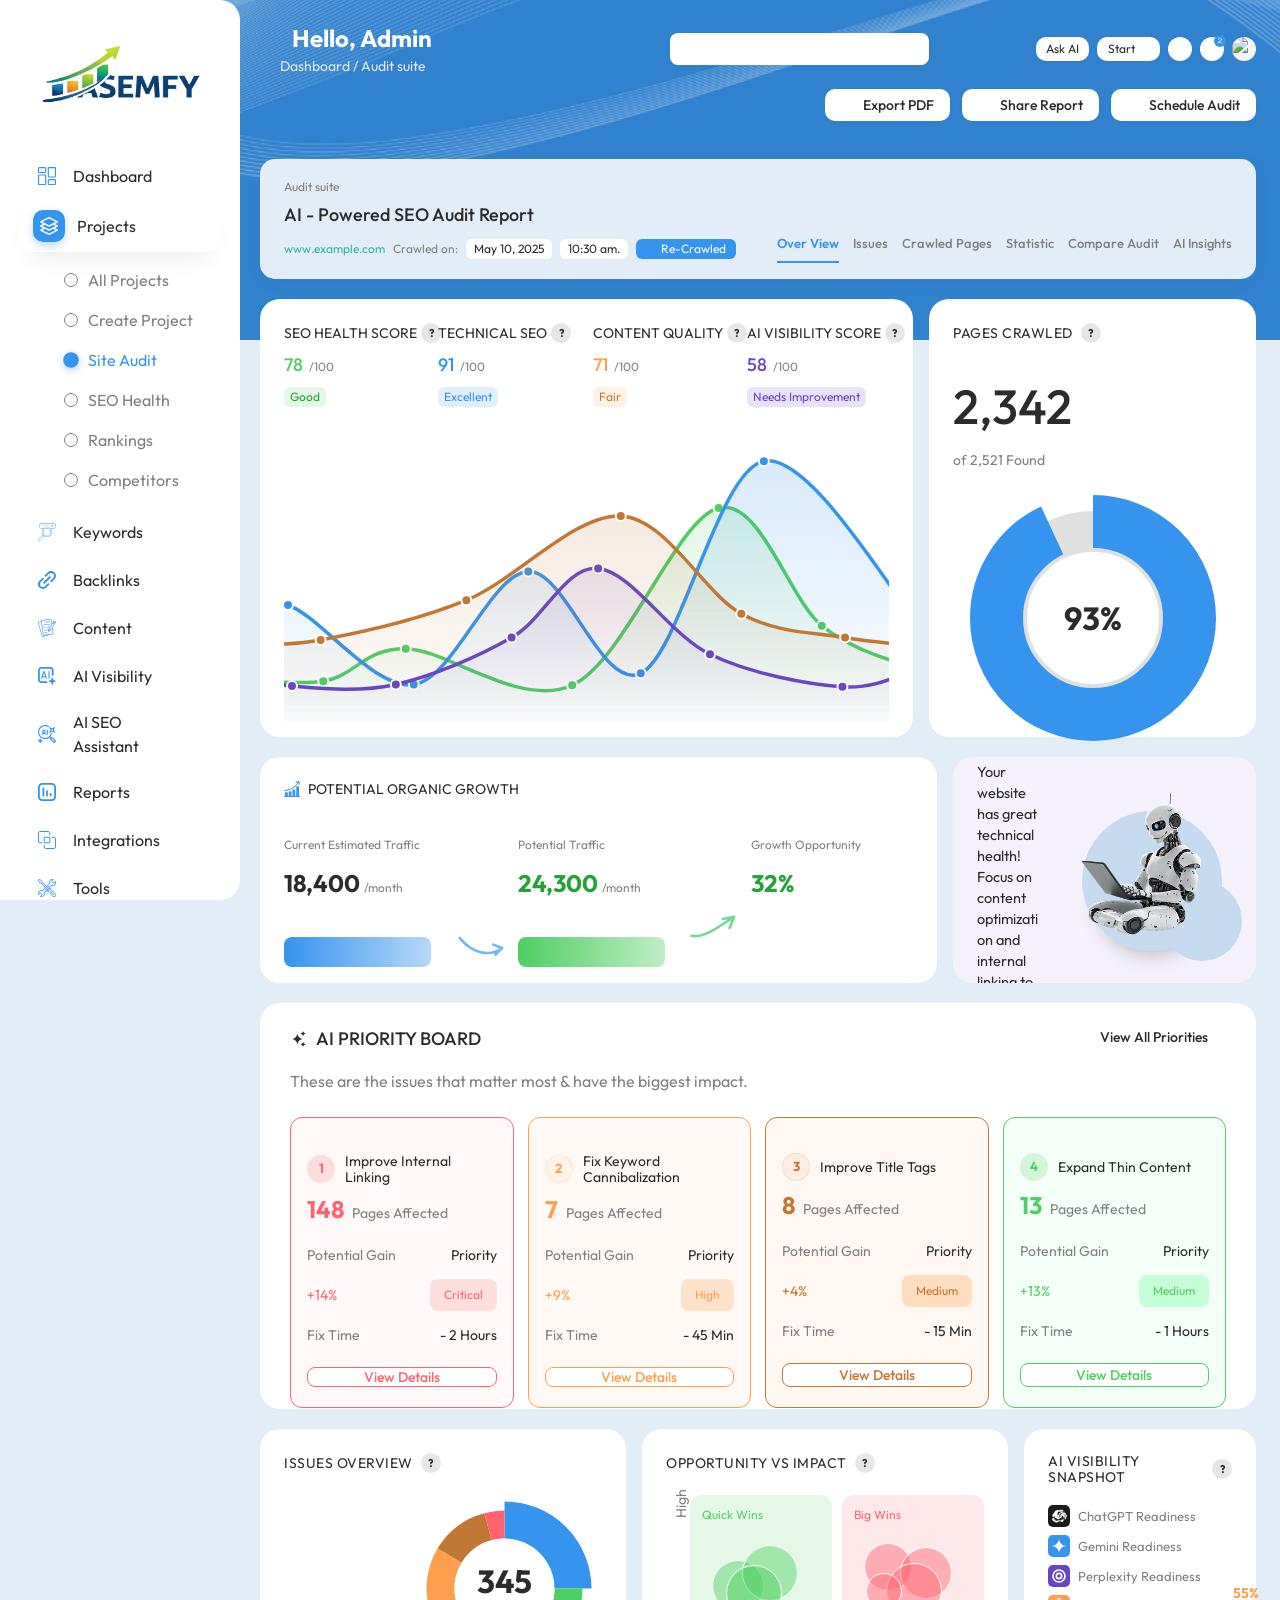
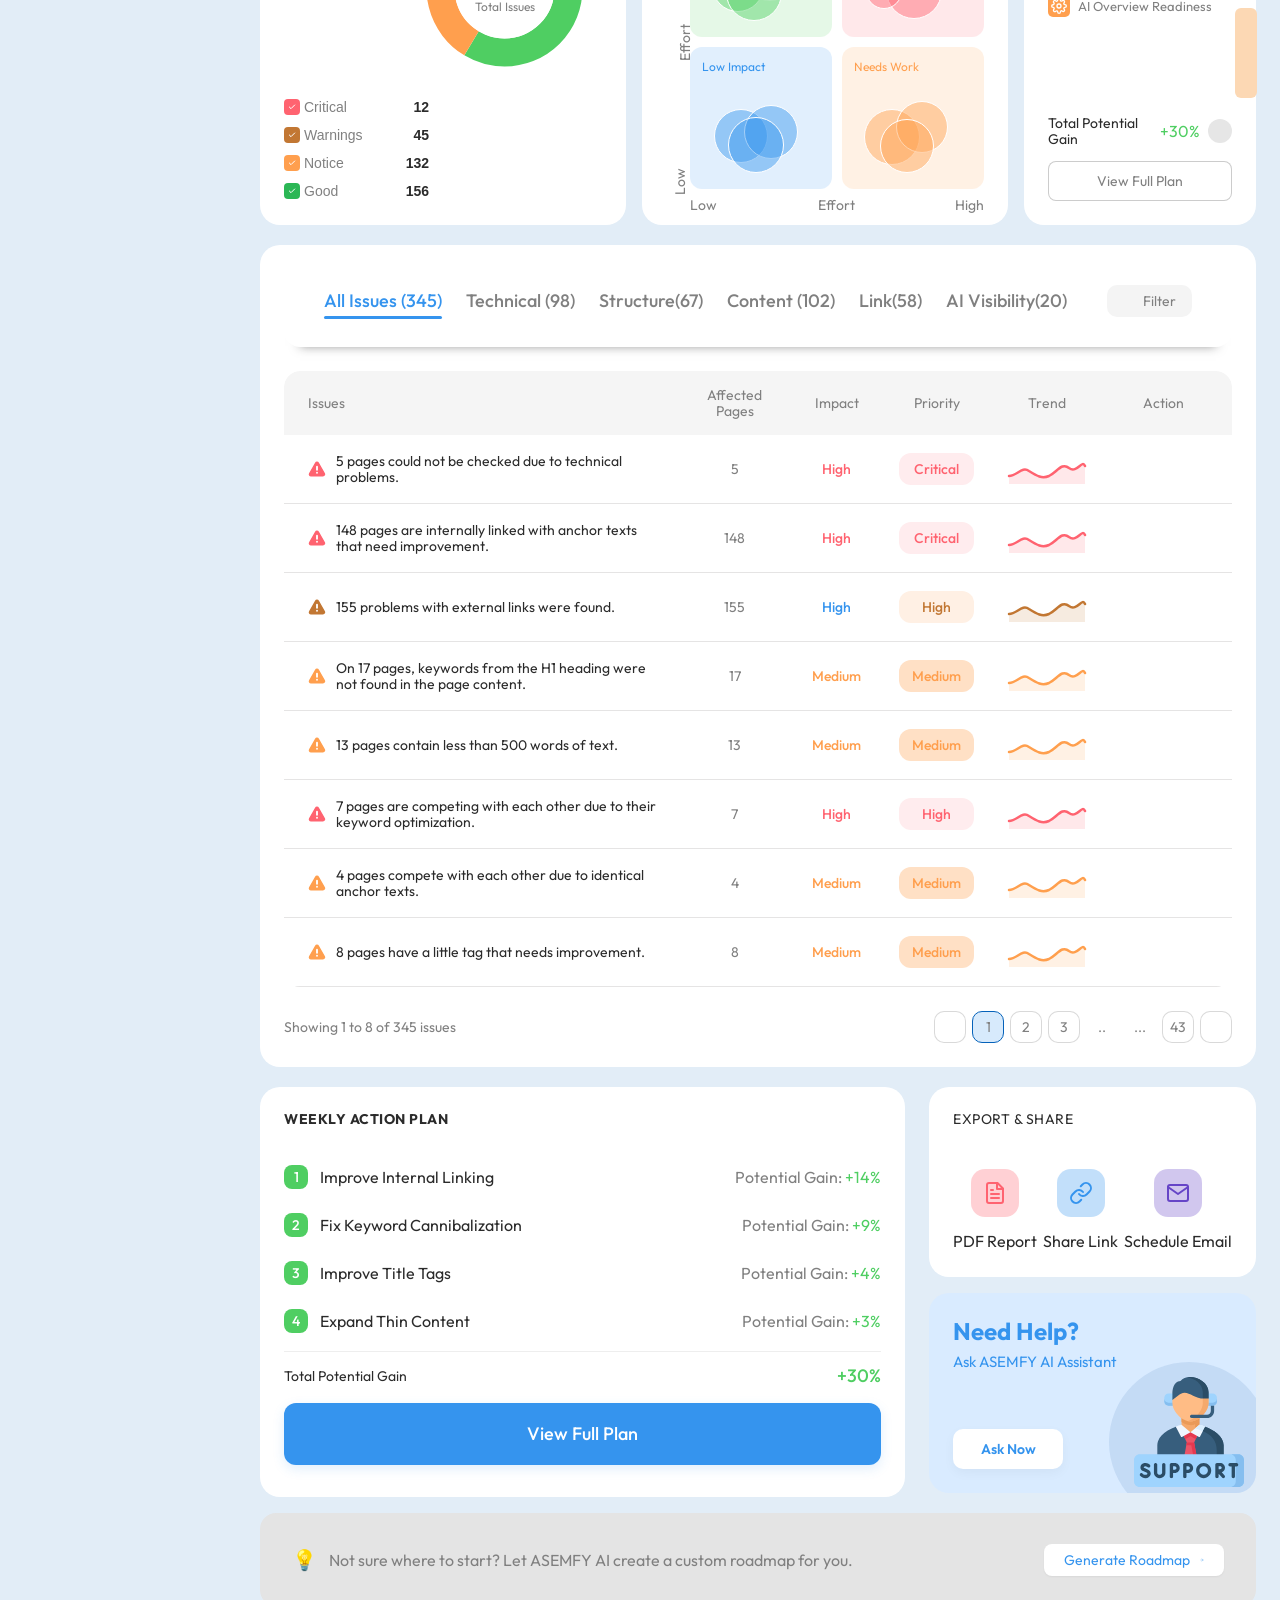
==== index.html @ 0659c1d7 "refactor: update sidebar component styling and implement new expected impact circular layout" ====
<!DOCTYPE html>
<html lang="en">

<head>
  <meta charset="UTF-8">
  <meta name="viewport" content="width=device-width, initial-scale=1.0">
  <title>AI-Powered SEO Audit Report - ASEMFY</title>
  <meta name="description" content="AI-Powered SEO Audit Report Dashboard for comprehensive website analysis.">
  <link rel="stylesheet" href="css/style.css?v=11.0">
  <link rel="preconnect" href="https://fonts.googleapis.com">
  <link rel="preconnect" href="https://fonts.gstatic.com" crossorigin>
  <link href="https://fonts.googleapis.com/css2?family=Outfit:wght@300;400;500;600;700&display=swap" rel="stylesheet">
  <script src="https://unpkg.com/lucide@latest"></script>
  <script src="https://cdn.jsdelivr.net/npm/chart.js"></script>
  <style>
    /* AI Parts Animation Overrides */
    @keyframes floatRobot {
      0% {
        transform: translateY(0);
      }

      50% {
        transform: translateY(-8px);
      }

      100% {
        transform: translateY(0);
      }
    }

    .robot-img {
      animation: floatRobot 4s ease-in-out infinite !important;
      transition: transform 0.3s ease-in-out !important;
    }

    .ai-insight-card:hover .robot-img {
      transform: translateY(-8px) scale(1.05) !important;
    }

    .help-avatar-wrap img {
      transition: transform 0.3s ease-in-out !important;
    }

    .help-card:hover .help-avatar-wrap img {
      transform: translateY(-6px) scale(1.08) rotate(3deg) !important;
    }

    .vis-bar-column {
      transition: transform 0.2s ease, filter 0.2s ease !important;
    }

    .vis-bar-column:hover {
      transform: scaleY(1.05) !important;
      filter: brightness(0.95) !important;
      cursor: pointer !important;
    }

    /* Help Card Figma Exact Match */
    .help-card {
      height: 200px !important;
      background: #d9ebff !important;
      border-radius: 20px !important;
      position: relative !important;
      overflow: hidden !important;
      padding: 24px !important;
      display: flex !important;
      flex-direction: column !important;
      justify-content: space-between !important;
      align-items: flex-start !important;
    }

    .help-content {
      position: relative !important;
      z-index: 2 !important;
      max-width: 65% !important;
      display: flex !important;
      flex-direction: column !important;
    }

    .help-content h3 {
      color: #3594EE !important;
      font-size: 24px !important;
      font-weight: 700 !important;
      margin-top: 0 !important;
      margin-bottom: 6px !important;
      line-height: 28px !important;
    }

    .help-content p {
      color: #3594EE !important;
      font-size: 15px !important;
      font-weight: 400 !important;
      margin-top: 0 !important;
      margin-bottom: 20px !important;
      line-height: 22px !important;
    }

    .btn-white-sm {
      width: 110px !important;
      height: 40px !important;
      border: none !important;
      border-radius: 10px !important;
      background: #fff !important;
      color: #3594EE !important;
      font-size: 14px !important;
      font-weight: 600 !important;
      cursor: pointer !important;
      box-shadow: 0 4px 12px rgba(0, 0, 0, .04) !important;
      transition: all 0.3s !important;
      display: inline-flex !important;
      justify-content: center !important;
      align-items: center !important;
      padding: 0 !important;
    }

    .btn-white-sm:hover {
      background: #3594EE !important;
      color: #fff !important;
      transform: none !important;
      box-shadow: 0 6px 16px rgba(53, 148, 238, .25) !important;
    }

    .help-avatar-wrap {
      position: absolute !important;
      right: 12px !important;
      bottom: 6px !important;
      width: 110px !important;
      height: 110px !important;
      z-index: 2 !important;
      pointer-events: none !important;
      overflow: visible !important;
    }

    .help-avatar-wrap img {
      width: 100% !important;
      height: 100% !important;
      object-fit: contain !important;
    }

    .help-avatar-wrap::before {
      content: '' !important;
      position: absolute !important;
      right: -25px !important;
      bottom: -35px !important;
      width: 160px !important;
      height: 160px !important;
      background: rgba(120, 160, 210, 0.22) !important;
      border-radius: 50% !important;
      z-index: -1 !important;
      left: auto !important;
      top: auto !important;
      transform: none !important;
    }

    [data-theme="dark"] .help-card {
      background: #16222f !important;
    }

    [data-theme="dark"] .help-avatar-wrap::before {
      background: rgba(120, 160, 210, 0.1) !important;
    }
  </style>
</head>

<body>
  <div class="dashboard-container">

    <!-- ===== SIDEBAR ===== -->
    <aside class="sidebar" id="sidebar">
      <div class="logo-container">
        <img src="assets/logo.png" alt="ASEMFY Logo" class="logo-img">
      </div>

      <nav class="sidebar-menu">
        <a href="#" class="menu-item">
          <div class="menu-icon-box"><img src="assets/dashboard.svg" alt="Dashboard" class="menu-icon-img"></div>
          <span>Dashboard</span>
        </a>

        <div class="menu-section open">
          <a href="#" class="menu-item projects-item active">
            <div class="menu-icon-box"><img src="assets/project.svg" alt="Projects" class="menu-icon-img"></div>
            <span>Projects</span>
            <i data-lucide="chevron-right" class="menu-chevron"></i>
          </a>
          <div class="submenu">
            <a href="#" class="submenu-item"><span class="submenu-dot"></span>All Projects</a>
            <a href="#" class="submenu-item"><span class="submenu-dot"></span>Create Project</a>
            <a href="#" class="submenu-item active"><span class="submenu-dot filled"></span>Site Audit</a>
            <a href="#" class="submenu-item"><span class="submenu-dot"></span>SEO Health</a>
            <a href="#" class="submenu-item"><span class="submenu-dot"></span>Rankings</a>
            <a href="#" class="submenu-item"><span class="submenu-dot"></span>Competitors</a>
          </div>
        </div>

        <a href="#" class="menu-item">
          <div class="menu-icon-box"><img src="assets/keyward.svg" alt="Keywords" class="menu-icon-img"></div>
          <span>Keywords</span>
          <i data-lucide="chevron-right" class="menu-chevron"></i>
        </a>
        <a href="#" class="menu-item">
          <div class="menu-icon-box"><img src="assets/Group.svg" alt="Backlinks" class="menu-icon-img"></div>
          <span>Backlinks</span>
          <i data-lucide="chevron-right" class="menu-chevron"></i>
        </a>
        <a href="#" class="menu-item">
          <div class="menu-icon-box"><img src="assets/content.svg" alt="Content" class="menu-icon-img"></div>
          <span>Content</span>
          <i data-lucide="chevron-right" class="menu-chevron"></i>
        </a>
        <a href="#" class="menu-item">
          <div class="menu-icon-box"><img src="assets/visibility.svg" alt="AI Visibility" class="menu-icon-img"></div>
          <span>AI Visibility</span>
          <i data-lucide="chevron-right" class="menu-chevron"></i>
        </a>
        <a href="#" class="menu-item">
          <div class="menu-icon-box"><img src="assets/Ai.svg" alt="AI SEO Assistant" class="menu-icon-img"></div>
          <span>AI SEO Assistant</span>
          <i data-lucide="chevron-right" class="menu-chevron"></i>
        </a>
        <a href="#" class="menu-item">
          <div class="menu-icon-box"><img src="assets/report.svg" alt="Reports" class="menu-icon-img"></div>
          <span>Reports</span>
          <i data-lucide="chevron-right" class="menu-chevron"></i>
        </a>
        <a href="#" class="menu-item">
          <div class="menu-icon-box"><img src="assets/intigrations.svg" alt="Integrations" class="menu-icon-img"></div>
          <span>Integrations</span>
          <i data-lucide="chevron-right" class="menu-chevron"></i>
        </a>
        <a href="#" class="menu-item">
          <div class="menu-icon-box"><img src="assets/tools.svg" alt="Tools" class="menu-icon-img"></div>
          <span>Tools</span>
          <i data-lucide="chevron-right" class="menu-chevron"></i>
        </a>
        <a href="#" class="menu-item">
          <div class="menu-icon-box"><img src="assets/admin.svg" alt="Administration" class="menu-icon-img"></div>
          <span>Administration</span>
          <i data-lucide="chevron-right" class="menu-chevron"></i>
        </a>
        <a href="#" class="menu-item">
          <div class="menu-icon-box"><img src="assets/seting.svg" alt="Settings" class="menu-icon-img"></div>
          <span>Settings</span>
          <i data-lucide="chevron-right" class="menu-chevron"></i>
        </a>
      </nav>

      <div class="user-profile">
        <div class="avatar">TA</div>
        <div class="profile-info">
          <span class="profile-name">Taleb A.</span>
          <span class="profile-role">Growth operator</span>
        </div>
      </div>
    </aside>

    <!-- Sidebar Mobile Backdrop Overlay -->
    <div class="sidebar-backdrop" id="sidebarBackdrop"></div>

    <!-- ===== MAIN CONTENT ===== -->
    <main class="main-content">

      <!-- Header Banner (Height 414px with background head.png) -->
      <div class="header-banner">
        <!-- Top Bar -->
        <header class="top-bar">
          <div class="top-left">
            <div class="top-left-row">
              <button class="header-menu-btn" id="mobileToggle"><i data-lucide="menu"></i></button>
              <h2 class="welcome-text">Hello, Admin</h2>
            </div>
            <div class="breadcrumb">
              <i data-lucide="home" class="home-icon-filled"></i>
              <span>Dashboard / Audit suite</span>
            </div>
          </div>
          <div class="top-right">
            <div class="search-box">
              <input type="text" placeholder="">
              <i data-lucide="search" class="search-icon"></i>
            </div>
            <button class="btn btn-white-round btn-ask-ai">Ask AI</button>
            <button class="btn btn-white-round btn-start">Start <i data-lucide="chevron-down"
                class="btn-sm-icon"></i></button>
            <button class="icon-btn" id="themeToggle"><i data-lucide="sun"></i></button>
            <button class="icon-btn notif-btn"><i data-lucide="bell"></i><span class="notif-badge">2</span></button>
            <div class="user-avatar"><img
                src="https://images.unsplash.com/photo-1507003211169-0a1dd7228f2d?auto=format&fit=crop&w=100&q=80"
                alt="Admin"></div>
          </div>
        </header>

        <!-- Action Buttons -->
        <div class="header-actions">
          <button class="back-btn-overview" id="backToOverview" title="Back to Overview" style="display: none;">
            <img src="assets/back.svg" alt="Back" width="18" height="18">
          </button>
          <div class="header-right-actions">
            <button class="btn btn-title-white"><i data-lucide="printer"></i> Export PDF</button>
            <button class="btn btn-title-white"><i data-lucide="share-2"></i> Share Report</button>
            <button class="btn btn-title-white"><i data-lucide="share-2"></i> Schedule Audit</button>
          </div>
        </div>
      </div>

      <!-- Content Body -->
      <div class="content-body">
        <div id="overview-view" class="view-container active">
          <!-- Title Section Card -->
          <div class="card title-card">
            <div class="title-card-left">
              <span class="subtitle">Audit suite</span>
              <h1 class="page-title">AI - Powered SEO Audit Report</h1>
              <div class="domain-row">
                <a href="#" class="domain-link">www.example.com</a>
                <span class="crawl-label">Crawled on:</span>
                <span class="crawl-tag">May 10, 2025</span>
                <span class="crawl-tag">10:30 am.</span>
                <button class="btn btn-recrawled"><i data-lucide="refresh-cw"></i> Re-Crawled</button>
              </div>
            </div>

            <!-- Tabs -->
            <nav class="audit-tabs">
              <button class="tab active">Over View</button>
              <button class="tab">Issues</button>
              <button class="tab">Crawled Pages</button>
              <button class="tab">Statistic</button>
              <button class="tab">Compare Audit</button>
              <button class="tab highlight">AI Insights</button>
            </nav>
          </div>

          <!-- Row 1: SEO Summary + Pages Crawled -->
          <div class="row row-one">
            <div class="card seo-summary-card">

              <!-- Score Cards Row -->
              <div class="score-cards-row">
                <div class="score-card">
                  <div class="score-card-header"><span class="score-title">SEO HEALTH SCORE</span><span
                      class="help-dot">?</span></div>
                  <div class="score-val"><span class="score-num green">78</span><span class="score-of">/100</span></div>
                  <span class="score-badge good">Good</span>
                </div>
                <div class="score-card">
                  <div class="score-card-header"><span class="score-title">TECHNICAL SEO</span><span
                      class="help-dot">?</span></div>
                  <div class="score-val"><span class="score-num blue">91</span><span class="score-of">/100</span></div>
                  <span class="score-badge excellent">Excellent</span>
                </div>
                <div class="score-card">
                  <div class="score-card-header"><span class="score-title">CONTENT QUALITY</span><span
                      class="help-dot">?</span></div>
                  <div class="score-val"><span class="score-num orange">71</span><span class="score-of">/100</span>
                  </div>
                  <span class="score-badge fair">Fair</span>
                </div>
                <div class="score-card">
                  <div class="score-card-header"><span class="score-title">AI VISIBILITY SCORE</span><span
                      class="help-dot">?</span></div>
                  <div class="score-val"><span class="score-num purple">58</span><span class="score-of">/100</span>
                  </div>
                  <span class="score-badge needs">Needs Improvement</span>
                </div>
              </div>
              <div class="chart-area">
                <canvas id="seoSummaryChart"></canvas>
                <div class="chart-tooltip" id="chartTooltip" style="display: none;"><span class="tt-label"
                    id="ttLabel">Content Quality</span><span class="tt-val" id="ttVal">71%</span></div>
              </div>
            </div>

            <div class="card pages-crawled-card">
              <div class="card-header">
                <h3>PAGES CRAWLED</h3><span class="help-dot">?</span>
              </div>
              <div class="donut-layout">
                <div class="donut-left">
                  <span class="donut-big-num">2,342</span>
                  <span class="donut-sub">of 2,521 Found</span>
                </div>
                <div class="donut-right">
                  <canvas id="pagesCrawledDonut" width="258" height="258"></canvas>
                  <span class="donut-center-val">93%</span>
                </div>
              </div>
            </div>
          </div>

          <!-- Row 2: Organic Growth + AI Insight -->
          <div class="row row-two">
            <div class="card organic-card">
              <div class="organic-header">
                <img src="assets/organic.svg" alt="Organic" class="organic-icon">
                <h3>POTENTIAL ORGANIC GROWTH</h3>
              </div>
              <div class="organic-layout">
                <div class="organic-col">
                  <span class="organic-label">Current Estimated Traffic</span>
                  <div class="organic-val">
                    <span class="organic-num">18,400</span><span class="organic-unit">/month</span>
                  </div>
                  <div class="organic-bar blue-bar"></div>
                </div>

                <div class="organic-arrow-wrap">
                  <svg class="organic-arrow" viewBox="0 0 50 30" fill="none" stroke="#70B8F8" stroke-width="2.3"
                    stroke-linecap="round" stroke-linejoin="round">
                    <path d="M 5,6 C 18,22 34,22 43,15 M 35,12 L 43,15 L 37,21" />
                  </svg>
                </div>

                <div class="organic-col">
                  <span class="organic-label">Potential Traffic</span>
                  <div class="organic-val green">
                    <span class="organic-num">24,300</span><span class="organic-unit">/month</span>
                  </div>
                  <div class="organic-bar green-bar"></div>
                </div>

                <div class="organic-arrow-wrap growth-arrow-wrap">
                  <svg class="organic-arrow" viewBox="0 0 50 30" fill="none" stroke="#74D895" stroke-width="2.3"
                    stroke-linecap="round" stroke-linejoin="round">
                    <path d="M 4,22 C 16,24 28,14 42,5 M 32,7 L 42,5 L 38,15" />
                  </svg>
                </div>

                <div class="organic-col">
                  <span class="organic-label">Growth Opportunity</span>
                  <div class="organic-val green">
                    <span class="organic-num">32%</span>
                  </div>
                  <div class="organic-bar-spacer"></div>
                </div>
              </div>
            </div>

            <div class="card ai-insight-card">
              <div class="ai-insight-content">
                <div class="ai-insight-header">
                  <i data-lucide="sparkles" class="ai-insight-icon"></i>
                  <h2 class="ai-insight-title">AI INSIGHT</h2>
                </div>
                <p class="insight-text">Your website has great technical health! Focus on content optimization and
                  internal
                  linking to unlock more traffic.</p>
              </div>
              <div class="ai-insight-illustration">
                <div class="ellipse-1"></div>
                <div class="ellipse-2"></div>
                <img src="assets/Image.png" alt="AI Robot Assistant" class="robot-img">
              </div>
            </div>
          </div>

          <!-- AI Priority Board -->
          <section class="priority-section">
            <div class="priority-header">
              <div class="priority-header-left">
                <div class="priority-title-row">
                  <img src="assets/ai1.svg" alt="AI Priority" class="accent-icon">
                  <h3>AI PRIORITY BOARD</h3>
                </div>
                <span class="header-desc">These are the issues that matter most & have the biggest impact.</span>
              </div>
              <a href="#" class="view-all">View All Priorities <i data-lucide="chevron-right"></i></a>
            </div>
            <div class="priority-grid">
              <!-- Card 1: Red -->
              <div class="priority-card pc-red">
                <div class="pc-header">
                  <div class="pc-circle circle-red">1</div>
                  <h4>Improve Internal Linking</h4>
                </div>
                <div class="pc-stat-row">
                  <span class="pc-stat-num text-red">148</span>
                  <span class="pc-stat-label">Pages Affected</span>
                </div>
                <div class="pc-details">
                  <div class="pc-detail-row">
                    <span class="pc-detail-label">Potential Gain</span>
                    <span class="pc-detail-label dark-label">Priority</span>
                  </div>
                  <div class="pc-detail-row">
                    <span class="pc-gain-val text-red">+14%</span>
                    <span class="pc-badge badge-red">Critical</span>
                  </div>
                  <div class="pc-detail-row">
                    <span class="pc-detail-label">Fix Time</span>
                    <span class="pc-time-val">- 2 Hours</span>
                  </div>
                </div>
                <button class="pc-btn btn-red">View Details</button>
              </div>

              <!-- Card 2: Orange -->
              <div class="priority-card pc-orange">
                <div class="pc-header">
                  <div class="pc-circle circle-orange">2</div>
                  <h4>Fix Keyword Cannibalization</h4>
                </div>
                <div class="pc-stat-row">
                  <span class="pc-stat-num text-orange">7</span>
                  <span class="pc-stat-label">Pages Affected</span>
                </div>
                <div class="pc-details">
                  <div class="pc-detail-row">
                    <span class="pc-detail-label">Potential Gain</span>
                    <span class="pc-detail-label dark-label">Priority</span>
                  </div>
                  <div class="pc-detail-row">
                    <span class="pc-gain-val text-orange">+9%</span>
                    <span class="pc-badge badge-orange">High</span>
                  </div>
                  <div class="pc-detail-row">
                    <span class="pc-detail-label">Fix Time</span>
                    <span class="pc-time-val">- 45 Min</span>
                  </div>
                </div>
                <button class="pc-btn btn-orange">View Details</button>
              </div>

              <!-- Card 3: Brown -->
              <div class="priority-card pc-brown">
                <div class="pc-header">
                  <div class="pc-circle circle-brown">3</div>
                  <h4>Improve Title Tags</h4>
                </div>
                <div class="pc-stat-row">
                  <span class="pc-stat-num text-brown">8</span>
                  <span class="pc-stat-label">Pages Affected</span>
                </div>
                <div class="pc-details">
                  <div class="pc-detail-row">
                    <span class="pc-detail-label">Potential Gain</span>
                    <span class="pc-detail-label dark-label">Priority</span>
                  </div>
                  <div class="pc-detail-row">
                    <span class="pc-gain-val text-brown">+4%</span>
                    <span class="pc-badge badge-brown">Medium</span>
                  </div>
                  <div class="pc-detail-row">
                    <span class="pc-detail-label">Fix Time</span>
                    <span class="pc-time-val">- 15 Min</span>
                  </div>
                </div>
                <button class="pc-btn btn-brown">View Details</button>
              </div>

              <!-- Card 4: Green -->
              <div class="priority-card pc-green">
                <div class="pc-header">
                  <div class="pc-circle circle-green">4</div>
                  <h4>Expand Thin Content</h4>
                </div>
                <div class="pc-stat-row">
                  <span class="pc-stat-num text-green">13</span>
                  <span class="pc-stat-label">Pages Affected</span>
                </div>
                <div class="pc-details">
                  <div class="pc-detail-row">
                    <span class="pc-detail-label">Potential Gain</span>
                    <span class="pc-detail-label dark-label">Priority</span>
                  </div>
                  <div class="pc-detail-row">
                    <span class="pc-gain-val text-green">+13%</span>
                    <span class="pc-badge badge-green">Medium</span>
                  </div>
                  <div class="pc-detail-row">
                    <span class="pc-detail-label">Fix Time</span>
                    <span class="pc-time-val">- 1 Hours</span>
                  </div>
                </div>
                <button class="pc-btn btn-green">View Details</button>
              </div>
            </div>
          </section>

          <!-- Row 3: Issues Overview + Opportunity + AI Visibility -->
          <div class="row row-three">
            <div class="card issues-overview-card">
              <div class="card-header">
                <h3>ISSUES OVERVIEW</h3><span class="help-dot">?</span>
              </div>
              <div class="issues-body-layout">
                <div class="issues-donut-wrap">
                  <canvas id="issuesOverviewDonut" width="195" height="195"></canvas>
                  <div class="issues-donut-center"><span class="idc-num">345</span><span class="idc-label">Total
                      Issues</span>
                  </div>
                </div>
                <div class="issues-legend">
                  <div class="il-row-item">
                    <div class="il-left-group">
                      <span class="il-checkbox bg-red">
                        <svg viewBox="0 0 24 24" fill="none" stroke="#fff" stroke-width="3" stroke-linecap="round"
                          stroke-linejoin="round" class="check-icon">
                          <polyline points="20 6 9 17 4 12"></polyline>
                        </svg>
                      </span>
                      <span class="il-label">Critical</span>
                    </div>
                    <strong class="il-val">12</strong>
                  </div>
                  <div class="il-row-item">
                    <div class="il-left-group">
                      <span class="il-checkbox bg-brown">
                        <svg viewBox="0 0 24 24" fill="none" stroke="#fff" stroke-width="3" stroke-linecap="round"
                          stroke-linejoin="round" class="check-icon">
                          <polyline points="20 6 9 17 4 12"></polyline>
                        </svg>
                      </span>
                      <span class="il-label">Warnings</span>
                    </div>
                    <strong class="il-val">45</strong>
                  </div>
                  <div class="il-row-item">
                    <div class="il-left-group">
                      <span class="il-checkbox bg-orange">
                        <svg viewBox="0 0 24 24" fill="none" stroke="#fff" stroke-width="3" stroke-linecap="round"
                          stroke-linejoin="round" class="check-icon">
                          <polyline points="20 6 9 17 4 12"></polyline>
                        </svg>
                      </span>
                      <span class="il-label">Notice</span>
                    </div>
                    <strong class="il-val">132</strong>
                  </div>
                  <div class="il-row-item">
                    <div class="il-left-group">
                      <span class="il-checkbox bg-green">
                        <svg viewBox="0 0 24 24" fill="none" stroke="#fff" stroke-width="3" stroke-linecap="round"
                          stroke-linejoin="round" class="check-icon">
                          <polyline points="20 6 9 17 4 12"></polyline>
                        </svg>
                      </span>
                      <span class="il-label">Good</span>
                    </div>
                    <strong class="il-val">156</strong>
                  </div>
                </div>
              </div>
            </div>

            <div class="card opportunity-card">
              <div class="card-header opportunity-header">
                <h3>OPPORTUNITY VS IMPACT</h3><span class="help-dot">?</span>
              </div>
              <div class="matrix-container">
                <div class="matrix-wrapper">
                  <div class="matrix">
                    <!-- Quick Wins (Green Box) -->
                    <div class="matrix-cell qw">
                      <span class="mc-title">Quick Wins</span>
                      <div class="bubbles-box">
                        <div class="venn-circle qw-bubble b1"></div>
                        <div class="venn-circle qw-bubble b2"></div>
                        <div class="venn-circle qw-bubble b3"></div>
                      </div>
                    </div>

                    <!-- Big Wins (Red Box) -->
                    <div class="matrix-cell bw">
                      <span class="mc-title">Big Wins</span>
                      <div class="bubbles-box">
                        <div class="venn-circle bw-bubble b1"></div>
                        <div class="venn-circle bw-bubble b2"></div>
                        <div class="venn-circle bw-bubble b3"></div>
                        <div class="venn-circle bw-bubble b4"></div>
                      </div>
                    </div>

                    <!-- Low Impact (Blue Box) -->
                    <div class="matrix-cell li">
                      <span class="mc-title">Low Impact</span>
                      <div class="bubbles-box">
                        <div class="venn-circle li-bubble b1"></div>
                        <div class="venn-circle li-bubble b2"></div>
                        <div class="venn-circle li-bubble b3"></div>
                      </div>
                    </div>

                    <!-- Needs Work (Orange Box) -->
                    <div class="matrix-cell nw">
                      <span class="mc-title">Needs Work</span>
                      <div class="bubbles-box">
                        <div class="venn-circle nw-bubble b1"></div>
                        <div class="venn-circle nw-bubble b2"></div>
                        <div class="venn-circle nw-bubble b3"></div>
                      </div>
                    </div>
                  </div>
                </div>

                <!-- Axis Labels -->
                <div class="axis-y-group">
                  <span class="axis-label">High</span>
                  <span class="axis-label effort-y">Effort</span>
                  <span class="axis-label">Low</span>
                </div>
                <div class="axis-x-group">
                  <span class="axis-label">Low</span>
                  <span class="axis-label">Effort</span>
                  <span class="axis-label">High</span>
                </div>
              </div>
            </div>

            <div class="card ai-vis-card">
              <div class="card-header ai-vis-header">
                <h3>AI VISIBILITY SNAPSHOT</h3><span class="help-dot">?</span>
              </div>
              <div class="vis-content-layout">
                <div class="vis-left-col">
                  <div class="vis-legend-list">
                    <div class="vis-legend-item">
                      <div class="vis-icon" style="background:#1a1a1a">
                        <svg viewBox="0 0 24 24" fill="currentColor" style="width: 18px; height: 18px; color: #fff;">
                          <path
                            d="M21.74 11.57a3.84 3.84 0 0 0-.25-2.28 4.02 4.02 0 0 0-1.74-1.92 8.1 8.1 0 0 0-1-.44 4.03 4.03 0 0 0-1.84-2.8 3.96 3.96 0 0 0-2.5-.54 4.05 4.05 0 0 0-2.3 1.13c-.26-.14-.54-.25-.83-.34a4.02 4.02 0 0 0-3.32.32 4.04 4.04 0 0 0-1.98 2.37 8 8 0 0 0-.41.93 4.03 4.03 0 0 0-2.26 2.5 3.98 3.98 0 0 0 .19 2.55 4.02 4.02 0 0 0 1.54 1.94c.05.03.09.06.14.08a4.02 4.02 0 0 0 1.83 2.8 4 4 0 0 0 2.5.53 4.03 4.03 0 0 0 2.31-1.12c.26.14.54.25.82.33a4 4 0 0 0 3.32-.32 4.04 4.04 0 0 0 1.99-2.37c.14-.3.26-.6.36-.92a4.02 4.02 0 0 0 2.27-2.5c.2-.82.13-1.68-.19-2.45zm-7.6 7.42a2.38 2.38 0 0 1-1.25.35c-.46 0-.91-.13-1.3-.38l.12-.07 3.5-2.02a.79.79 0 0 0 .4-.68v-4.88l1.45.84c.6.35.98.98.98 1.68v4.06a2.4 2.4 0 0 1-1.9 2.1zm-6.68-1.57a2.36 2.36 0 0 1-.65-1.13 2.39 2.39 0 0 1 .15-1.91l.1.06 3.5 2.02c.23.13.5.13.73 0l4.22-2.44v1.68c0 .7-.38 1.34-.98 1.69l-3.52 2.03a2.38 2.38 0 0 1-3.55-.96zm-1.78-6.1a2.39 2.39 0 0 1-.6 1.89c.33-.36.78-.6 1.27-.67l.02.13v4.04c0 .26.14.5.37.64l4.23 2.44-1.45.84a1.95 1.95 0 0 1-1.68 0l-3.52-2.03a2.38 2.38 0 0 1-.84-3.5zm7.33-4.88a2.38 2.38 0 0 1 1.9-.34 2.39 2.39 0 0 1 1.6 1.25l-.12.07-3.5 2.02a.79.79 0 0 0-.4.68v4.88l-1.45-.84a1.95 1.95 0 0 1-.98-1.68v-4.06a2.4 2.4 0 0 1 .95-1.98zm6.67 1.57c.4.32.7.75.87 1.24a2.38 2.38 0 0 1-.16 1.86l-.1-.05-3.5-2.03a.8.8 0 0 0-.73 0l-4.22 2.44V9.82c0-.7.38-1.33.98-1.68l3.52-2.03a2.39 2.39 0 0 1 3.34.89zm1.79 6.1a2.39 2.39 0 0 1-.6 1.9c-.33.36-.78.6-1.27.66l-.02-.13V11.2a.79.79 0 0 0-.37-.64L14.7 8.12l1.45-.84a1.95 1.95 0 0 1 1.68 0l3.52 2.03a2.38 2.38 0 0 1 .84 3.5zM12 13.9a1.9 1.9 0 1 1 0-3.8 1.9 1.9 0 0 1 0 3.8z" />
                        </svg>
                      </div><span>ChatGPT Readiness</span>
                    </div>
                    <div class="vis-legend-item">
                      <div class="vis-icon" style="background:#3594ee">
                        <svg viewBox="0 0 24 24" fill="currentColor" style="width: 18px; height: 18px; color: #fff;">
                          <path
                            d="M12 2c0 5.523 4.477 10 10 10-5.523 0-10 4.477-10 10-0-5.523-4.477-10-10-10 4.477 0 10-4.477 10-10z" />
                        </svg>
                      </div><span>Gemini Readiness</span>
                    </div>
                    <div class="vis-legend-item">
                      <div class="vis-icon" style="background:#6645c7">
                        <svg viewBox="0 0 24 24" fill="none" stroke="currentColor" stroke-width="2.5"
                          stroke-linecap="round" stroke-linejoin="round"
                          style="width: 16px; height: 16px; color: #fff; fill: none;">
                          <path
                            d="M12 3a9 9 0 1 0 9 9 9 9 0 0 0-9-9zm0 5a4 4 0 1 1-4 4 4 4 0 0 1 4-4zm0 8a4 4 0 1 1 4-4 4 4 0 0 1-4 4z" />
                        </svg>
                      </div><span>Perplexity Readiness</span>
                    </div>
                    <div class="vis-legend-item">
                      <div class="vis-icon" style="background:#ff9f4e">
                        <svg viewBox="0 0 24 24" fill="none" stroke="currentColor" stroke-width="2"
                          stroke-linecap="round" stroke-linejoin="round"
                          style="width: 16px; height: 16px; color: #fff; fill: none;">
                          <circle cx="12" cy="12" r="3" />
                          <path
                            d="M19.4 15a1.65 1.65 0 0 0 .33 1.82l.06.06a2 2 0 1 1-2.83 2.83l-.06-.06a1.65 1.65 0 0 0-1.82-.33 1.65 1.65 0 0 0-1 1.51V21a2 2 0 0 1-4 0v-.09A1.65 1.65 0 0 0 9 19.4a1.65 1.65 0 0 0-1.82.33l-.06.06a2 2 0 1 1-2.83-2.83l.06-.06a1.65 1.65 0 0 0 .33-1.82 1.65 1.65 0 0 0-1.51-1H3a2 2 0 0 1 0-4h.09A1.65 1.65 0 0 0 4.6 9a1.65 1.65 0 0 0-.33-1.82l-.06-.06a2 2 0 1 1 2.83-2.83l.06.06a1.65 1.65 0 0 0 1.82.33H9a1.65 1.65 0 0 0 1-1.51V3a2 2 0 0 1 4 0v.09a1.65 1.65 0 0 0 1 1.51 1.65 1.65 0 0 0 1.82-.33l.06-.06a2 2 0 1 1 2.83 2.83l-.06.06a1.65 1.65 0 0 0-.33 1.82V9a1.65 1.65 0 0 0 1.51 1H21a2 2 0 0 1 0 4h-.09a1.65 1.65 0 0 0-1.51 1z" />
                        </svg>
                      </div><span>AI Overview Readiness</span>
                    </div>
                  </div>
                </div>
                <div class="vis-bars">
                  <div class="vis-bar-group">
                    <div class="vis-bar-tooltip bg-orange">55%</div>
                    <div class="vis-bar-column bg-light-orange" style="height: 90px;"></div>
                  </div>
                  <div class="vis-bar-group">
                    <div class="vis-bar-tooltip bg-purple">71%</div>
                    <div class="vis-bar-column bg-light-purple" style="height: 135px;"></div>
                  </div>
                  <div class="vis-bar-group">
                    <div class="vis-bar-tooltip bg-blue">81%</div>
                    <div class="vis-bar-column bg-light-blue" style="height: 170px;"></div>
                  </div>
                  <div class="vis-bar-group">
                    <div class="vis-bar-tooltip bg-gray">78%</div>
                    <div class="vis-bar-column bg-light-gray" style="height: 155px;"></div>
                  </div>
                </div>
              </div>

              <div class="vis-gain-left">
                <span class="vis-gain-label">Total Potential Gain</span>
                <div class="vis-gain-row">
                  <span class="vis-gain-val">+30%</span>
                  <span class="vis-arrow-btn"><i data-lucide="chevron-right"></i></span>
                </div>
              </div>

              <button class="btn btn-outline-full">View Full Plan</button>
            </div>
          </div>

          <!-- Issues Table (Full Width) -->
          <div class="card table-card">
            <!-- Filter Row -->
            <div class="table-filter-row">
              <div class="filter-tabs">
                <button class="ftab active" data-filter="all">All Issues (345)</button>
                <button class="ftab" data-filter="technical">Technical (98)</button>
                <button class="ftab" data-filter="structure">Structure(67)</button>
                <button class="ftab" data-filter="content">Content (102)</button>
                <button class="ftab" data-filter="link">Link(58)</button>
                <button class="ftab" data-filter="visibility">AI Visibility(20)</button>
              </div>
              <button class="btn btn-filter"><i data-lucide="filter"></i> Filter</button>
            </div>
            <!-- Table -->
            <div class="table-wrap">
              <table>
                <thead>
                  <tr>
                    <th>Issues</th>
                    <th>Affected Pages</th>
                    <th>Impact</th>
                    <th>Priority</th>
                    <th>Trend</th>
                    <th>Action</th>
                  </tr>
                </thead>
                <tbody id="tableBody">
                  <tr data-cat="technical">
                    <td>
                      <div class="issue-title-cell">
                        <svg class="warning-icon" viewBox="0 0 24 24" fill="#FF6370" stroke="#FF6370" stroke-width="2"
                          stroke-linecap="round" stroke-linejoin="round"
                          style="width: 18px; height: 18px; flex-shrink: 0; fill: #FF6370 !important; stroke: #FF6370 !important;">
                          <path d="m21.73 18-8-14a2 2 0 0 0-3.48 0l-8 14A2 2 0 0 0 4 21h16a2 2 0 0 0 1.73-3Z" />
                          <line x1="12" y1="9" x2="12" y2="13" stroke="#ffffff" stroke-width="2.5" />
                          <line x1="12" y1="17" x2="12.01" y2="17" stroke="#ffffff" stroke-width="2.5" />
                        </svg>
                        <span>5 pages could not be checked due to technical problems.</span>
                      </div>
                    </td>
                    <td>5</td>
                    <td><span class="text-red" style="color: #FF6370; font-weight: 500;">High</span></td>
                    <td><span class="badge b-red"
                        style="background: #FFECEE; color: #FF6370; font-weight: 500;">Critical</span></td>
                    <td>
                      <svg viewBox="0 0 80 30" class="sparkline">
                        <path
                          d="M 2 22 C 10 22, 15 12, 22 17 C 30 22, 35 25, 42 22 C 50 18, 55 8, 62 14 C 70 20, 75 5, 78 12"
                          fill="none" stroke="#FF6370" stroke-width="2.5" stroke-linecap="round" />
                        <path
                          d="M 2 22 C 10 22, 15 12, 22 17 C 30 22, 35 25, 42 22 C 50 18, 55 8, 62 14 C 70 20, 75 5, 78 12 L 78 30 L 2 30 Z"
                          fill="rgba(255, 99, 112, 0.15)" stroke="none" />
                      </svg>
                    </td>
                    <td>
                      <div class="tbl-actions">
                        <button class="tbl-act-btn btn-view" title="View"><i data-lucide="eye"></i></button>
                        <button class="tbl-act-btn btn-delete" title="Delete"><i data-lucide="trash-2"></i></button>
                        <button class="tbl-act-btn btn-more" title="More"><i data-lucide="more-vertical"></i></button>
                      </div>
                    </td>
                  </tr>
                  <tr data-cat="link">
                    <td>
                      <div class="issue-title-cell">
                        <svg class="warning-icon" viewBox="0 0 24 24" fill="#FF6370" stroke="#FF6370" stroke-width="2"
                          stroke-linecap="round" stroke-linejoin="round"
                          style="width: 18px; height: 18px; flex-shrink: 0; fill: #FF6370 !important; stroke: #FF6370 !important;">
                          <path d="m21.73 18-8-14a2 2 0 0 0-3.48 0l-8 14A2 2 0 0 0 4 21h16a2 2 0 0 0 1.73-3Z" />
                          <line x1="12" y1="9" x2="12" y2="13" stroke="#ffffff" stroke-width="2.5" />
                          <line x1="12" y1="17" x2="12.01" y2="17" stroke="#ffffff" stroke-width="2.5" />
                        </svg>
                        <span>148 pages are internally linked with anchor texts that need improvement.</span>
                      </div>
                    </td>
                    <td>148</td>
                    <td><span class="text-red" style="color: #FF6370; font-weight: 500;">High</span></td>
                    <td><span class="badge b-red"
                        style="background: #FFECEE; color: #FF6370; font-weight: 500;">Critical</span></td>
                    <td>
                      <svg viewBox="0 0 80 30" class="sparkline">
                        <path
                          d="M 2 22 C 10 22, 15 12, 22 17 C 30 22, 35 25, 42 22 C 50 18, 55 8, 62 14 C 70 20, 75 5, 78 12"
                          fill="none" stroke="#FF6370" stroke-width="2.5" stroke-linecap="round" />
                        <path
                          d="M 2 22 C 10 22, 15 12, 22 17 C 30 22, 35 25, 42 22 C 50 18, 55 8, 62 14 C 70 20, 75 5, 78 12 L 78 30 L 2 30 Z"
                          fill="rgba(255, 99, 112, 0.15)" stroke="none" />
                      </svg>
                    </td>
                    <td>
                      <div class="tbl-actions">
                        <button class="tbl-act-btn btn-view" title="View"><i data-lucide="eye"></i></button>
                        <button class="tbl-act-btn btn-delete" title="Delete"><i data-lucide="trash-2"></i></button>
                        <button class="tbl-act-btn btn-more" title="More"><i data-lucide="more-vertical"></i></button>
                      </div>
                    </td>
                  </tr>
                  <tr data-cat="link">
                    <td>
                      <div class="issue-title-cell">
                        <svg class="warning-icon" viewBox="0 0 24 24" fill="#C27733" stroke="#C27733" stroke-width="2"
                          stroke-linecap="round" stroke-linejoin="round"
                          style="width: 18px; height: 18px; flex-shrink: 0; fill: #C27733 !important; stroke: #C27733 !important;">
                          <path d="m21.73 18-8-14a2 2 0 0 0-3.48 0l-8 14A2 2 0 0 0 4 21h16a2 2 0 0 0 1.73-3Z" />
                          <line x1="12" y1="9" x2="12" y2="13" stroke="#ffffff" stroke-width="2.5" />
                          <line x1="12" y1="17" x2="12.01" y2="17" stroke="#ffffff" stroke-width="2.5" />
                        </svg>
                        <span>155 problems with external links were found.</span>
                      </div>
                    </td>
                    <td>155</td>
                    <td><span class="text-blue" style="color: #3594ee; font-weight: 500;">High</span></td>
                    <td><span class="badge b-brown"
                        style="background: #FFF0E4; color: #C27733; font-weight: 500;">High</span></td>
                    <td>
                      <svg viewBox="0 0 80 30" class="sparkline">
                        <path
                          d="M 2 22 C 10 22, 15 12, 22 17 C 30 22, 35 25, 42 22 C 50 18, 55 8, 62 14 C 70 20, 75 5, 78 12"
                          fill="none" stroke="#C27733" stroke-width="2.5" stroke-linecap="round" />
                        <path
                          d="M 2 22 C 10 22, 15 12, 22 17 C 30 22, 35 25, 42 22 C 50 18, 55 8, 62 14 C 70 20, 75 5, 78 12 L 78 30 L 2 30 Z"
                          fill="rgba(194, 119, 51, 0.15)" stroke="none" />
                      </svg>
                    </td>
                    <td>
                      <div class="tbl-actions">
                        <button class="tbl-act-btn btn-view" title="View"><i data-lucide="eye"></i></button>
                        <button class="tbl-act-btn btn-delete" title="Delete"><i data-lucide="trash-2"></i></button>
                        <button class="tbl-act-btn btn-more" title="More"><i data-lucide="more-vertical"></i></button>
                      </div>
                    </td>
                  </tr>
                  <tr data-cat="content">
                    <td>
                      <div class="issue-title-cell">
                        <svg class="warning-icon" viewBox="0 0 24 24" fill="#FF9F4E" stroke="#FF9F4E" stroke-width="2"
                          stroke-linecap="round" stroke-linejoin="round"
                          style="width: 18px; height: 18px; flex-shrink: 0; fill: #FF9F4E !important; stroke: #FF9F4E !important;">
                          <path d="m21.73 18-8-14a2 2 0 0 0-3.48 0l-8 14A2 2 0 0 0 4 21h16a2 2 0 0 0 1.73-3Z" />
                          <line x1="12" y1="9" x2="12" y2="13" stroke="#ffffff" stroke-width="2.5" />
                          <line x1="12" y1="17" x2="12.01" y2="17" stroke="#ffffff" stroke-width="2.5" />
                        </svg>
                        <span>On 17 pages, keywords from the H1 heading were not found in the page content.</span>
                      </div>
                    </td>
                    <td>17</td>
                    <td><span class="text-orange" style="color: #FF9F4E; font-weight: 500;">Medium</span></td>
                    <td><span class="badge b-orange"
                        style="background: #FFEADA; color: #FF9F4E; font-weight: 500;">Medium</span></td>
                    <td>
                      <svg viewBox="0 0 80 30" class="sparkline">
                        <path
                          d="M 2 22 C 10 22, 15 12, 22 17 C 30 22, 35 25, 42 22 C 50 18, 55 8, 62 14 C 70 20, 75 5, 78 12"
                          fill="none" stroke="#FF9F4E" stroke-width="2.5" stroke-linecap="round" />
                        <path
                          d="M 2 22 C 10 22, 15 12, 22 17 C 30 22, 35 25, 42 22 C 50 18, 55 8, 62 14 C 70 20, 75 5, 78 12 L 78 30 L 2 30 Z"
                          fill="rgba(255, 159, 78, 0.15)" stroke="none" />
                      </svg>
                    </td>
                    <td>
                      <div class="tbl-actions">
                        <button class="tbl-act-btn btn-view" title="View"><i data-lucide="eye"></i></button>
                        <button class="tbl-act-btn btn-delete" title="Delete"><i data-lucide="trash-2"></i></button>
                        <button class="tbl-act-btn btn-more" title="More"><i data-lucide="more-vertical"></i></button>
                      </div>
                    </td>
                  </tr>
                  <tr data-cat="content">
                    <td>
                      <div class="issue-title-cell">
                        <svg class="warning-icon" viewBox="0 0 24 24" fill="#FF9F4E" stroke="#FF9F4E" stroke-width="2"
                          stroke-linecap="round" stroke-linejoin="round"
                          style="width: 18px; height: 18px; flex-shrink: 0; fill: #FF9F4E !important; stroke: #FF9F4E !important;">
                          <path d="m21.73 18-8-14a2 2 0 0 0-3.48 0l-8 14A2 2 0 0 0 4 21h16a2 2 0 0 0 1.73-3Z" />
                          <line x1="12" y1="9" x2="12" y2="13" stroke="#ffffff" stroke-width="2.5" />
                          <line x1="12" y1="17" x2="12.01" y2="17" stroke="#ffffff" stroke-width="2.5" />
                        </svg>
                        <span>13 pages contain less than 500 words of text.</span>
                      </div>
                    </td>
                    <td>13</td>
                    <td><span class="text-orange" style="color: #FF9F4E; font-weight: 500;">Medium</span></td>
                    <td><span class="badge b-orange"
                        style="background: #FFEADA; color: #FF9F4E; font-weight: 500;">Medium</span></td>
                    <td>
                      <svg viewBox="0 0 80 30" class="sparkline">
                        <path
                          d="M 2 22 C 10 22, 15 12, 22 17 C 30 22, 35 25, 42 22 C 50 18, 55 8, 62 14 C 70 20, 75 5, 78 12"
                          fill="none" stroke="#FF9F4E" stroke-width="2.5" stroke-linecap="round" />
                        <path
                          d="M 2 22 C 10 22, 15 12, 22 17 C 30 22, 35 25, 42 22 C 50 18, 55 8, 62 14 C 70 20, 75 5, 78 12 L 78 30 L 2 30 Z"
                          fill="rgba(255, 159, 78, 0.15)" stroke="none" />
                      </svg>
                    </td>
                    <td>
                      <div class="tbl-actions">
                        <button class="tbl-act-btn btn-view" title="View"><i data-lucide="eye"></i></button>
                        <button class="tbl-act-btn btn-delete" title="Delete"><i data-lucide="trash-2"></i></button>
                        <button class="tbl-act-btn btn-more" title="More"><i data-lucide="more-vertical"></i></button>
                      </div>
                    </td>
                  </tr>
                  <tr data-cat="content">
                    <td>
                      <div class="issue-title-cell">
                        <svg class="warning-icon" viewBox="0 0 24 24" fill="#FF6370" stroke="#FF6370" stroke-width="2"
                          stroke-linecap="round" stroke-linejoin="round"
                          style="width: 18px; height: 18px; flex-shrink: 0; fill: #FF6370 !important; stroke: #FF6370 !important;">
                          <path d="m21.73 18-8-14a2 2 0 0 0-3.48 0l-8 14A2 2 0 0 0 4 21h16a2 2 0 0 0 1.73-3Z" />
                          <line x1="12" y1="9" x2="12" y2="13" stroke="#ffffff" stroke-width="2.5" />
                          <line x1="12" y1="17" x2="12.01" y2="17" stroke="#ffffff" stroke-width="2.5" />
                        </svg>
                        <span>7 pages are competing with each other due to their keyword optimization.</span>
                      </div>
                    </td>
                    <td>7</td>
                    <td><span class="text-red" style="color: #FF6370; font-weight: 500;">High</span></td>
                    <td><span class="badge b-red"
                        style="background: #FFECEE; color: #FF6370; font-weight: 500;">High</span></td>
                    <td>
                      <svg viewBox="0 0 80 30" class="sparkline">
                        <path
                          d="M 2 22 C 10 22, 15 12, 22 17 C 30 22, 35 25, 42 22 C 50 18, 55 8, 62 14 C 70 20, 75 5, 78 12"
                          fill="none" stroke="#FF6370" stroke-width="2.5" stroke-linecap="round" />
                        <path
                          d="M 2 22 C 10 22, 15 12, 22 17 C 30 22, 35 25, 42 22 C 50 18, 55 8, 62 14 C 70 20, 75 5, 78 12 L 78 30 L 2 30 Z"
                          fill="rgba(255, 99, 112, 0.15)" stroke="none" />
                      </svg>
                    </td>
                    <td>
                      <div class="tbl-actions">
                        <button class="tbl-act-btn btn-view" title="View"><i data-lucide="eye"></i></button>
                        <button class="tbl-act-btn btn-delete" title="Delete"><i data-lucide="trash-2"></i></button>
                        <button class="tbl-act-btn btn-more" title="More"><i data-lucide="more-vertical"></i></button>
                      </div>
                    </td>
                  </tr>
                  <tr data-cat="content">
                    <td>
                      <div class="issue-title-cell">
                        <svg class="warning-icon" viewBox="0 0 24 24" fill="#FF9F4E" stroke="#FF9F4E" stroke-width="2"
                          stroke-linecap="round" stroke-linejoin="round"
                          style="width: 18px; height: 18px; flex-shrink: 0; fill: #FF9F4E !important; stroke: #FF9F4E !important;">
                          <path d="m21.73 18-8-14a2 2 0 0 0-3.48 0l-8 14A2 2 0 0 0 4 21h16a2 2 0 0 0 1.73-3Z" />
                          <line x1="12" y1="9" x2="12" y2="13" stroke="#ffffff" stroke-width="2.5" />
                          <line x1="12" y1="17" x2="12.01" y2="17" stroke="#ffffff" stroke-width="2.5" />
                        </svg>
                        <span>4 pages compete with each other due to identical anchor texts.</span>
                      </div>
                    </td>
                    <td>4</td>
                    <td><span class="text-orange" style="color: #FF9F4E; font-weight: 500;">Medium</span></td>
                    <td><span class="badge b-orange"
                        style="background: #FFEADA; color: #FF9F4E; font-weight: 500;">Medium</span></td>
                    <td>
                      <svg viewBox="0 0 80 30" class="sparkline">
                        <path
                          d="M 2 22 C 10 22, 15 12, 22 17 C 30 22, 35 25, 42 22 C 50 18, 55 8, 62 14 C 70 20, 75 5, 78 12"
                          fill="none" stroke="#FF9F4E" stroke-width="2.5" stroke-linecap="round" />
                        <path
                          d="M 2 22 C 10 22, 15 12, 22 17 C 30 22, 35 25, 42 22 C 50 18, 55 8, 62 14 C 70 20, 75 5, 78 12 L 78 30 L 2 30 Z"
                          fill="rgba(255, 159, 78, 0.15)" stroke="none" />
                      </svg>
                    </td>
                    <td>
                      <div class="tbl-actions">
                        <button class="tbl-act-btn btn-view" title="View"><i data-lucide="eye"></i></button>
                        <button class="tbl-act-btn btn-delete" title="Delete"><i data-lucide="trash-2"></i></button>
                        <button class="tbl-act-btn btn-more" title="More"><i data-lucide="more-vertical"></i></button>
                      </div>
                    </td>
                  </tr>
                  <tr data-cat="technical">
                    <td>
                      <div class="issue-title-cell">
                        <svg class="warning-icon" viewBox="0 0 24 24" fill="#FF9F4E" stroke="#FF9F4E" stroke-width="2"
                          stroke-linecap="round" stroke-linejoin="round"
                          style="width: 18px; height: 18px; flex-shrink: 0; fill: #FF9F4E !important; stroke: #FF9F4E !important;">
                          <path d="m21.73 18-8-14a2 2 0 0 0-3.48 0l-8 14A2 2 0 0 0 4 21h16a2 2 0 0 0 1.73-3Z" />
                          <line x1="12" y1="9" x2="12" y2="13" stroke="#ffffff" stroke-width="2.5" />
                          <line x1="12" y1="17" x2="12.01" y2="17" stroke="#ffffff" stroke-width="2.5" />
                        </svg>
                        <span>8 pages have a little tag that needs improvement.</span>
                      </div>
                    </td>
                    <td>8</td>
                    <td><span class="text-orange" style="color: #FF9F4E; font-weight: 500;">Medium</span></td>
                    <td><span class="badge b-orange"
                        style="background: #FFEADA; color: #FF9F4E; font-weight: 500;">Medium</span></td>
                    <td>
                      <svg viewBox="0 0 80 30" class="sparkline">
                        <path
                          d="M 2 22 C 10 22, 15 12, 22 17 C 30 22, 35 25, 42 22 C 50 18, 55 8, 62 14 C 70 20, 75 5, 78 12"
                          fill="none" stroke="#FF9F4E" stroke-width="2.5" stroke-linecap="round" />
                        <path
                          d="M 2 22 C 10 22, 15 12, 22 17 C 30 22, 35 25, 42 22 C 50 18, 55 8, 62 14 C 70 20, 75 5, 78 12 L 78 30 L 2 30 Z"
                          fill="rgba(255, 159, 78, 0.15)" stroke="none" />
                      </svg>
                    </td>
                    <td>
                      <div class="tbl-actions">
                        <button class="tbl-act-btn btn-view" title="View"><i data-lucide="eye"></i></button>
                        <button class="tbl-act-btn btn-delete" title="Delete"><i data-lucide="trash-2"></i></button>
                        <button class="tbl-act-btn btn-more" title="More"><i data-lucide="more-vertical"></i></button>
                      </div>
                    </td>
                  </tr>
                </tbody>
              </table>
            </div>
            <div class="table-footer">
              <span>Showing 1 to 8 of 345 issues</span>
              <div class="pagination">
                <button class="pg-btn pg-arrow"><i data-lucide="chevron-left"></i></button>
                <button class="pg-btn active">1</button>
                <button class="pg-btn">2</button>
                <button class="pg-btn">3</button>
                <button class="pg-btn dots">..</button>
                <button class="pg-btn dots">...</button>
                <button class="pg-btn">43</button>
                <button class="pg-btn pg-arrow"><i data-lucide="chevron-right"></i></button>
              </div>
            </div>
          </div>

          <!-- Bottom Section: Two-Column Responsive Layout -->
          <div class="bottom-section-grid">

            <!-- Left Column: Weekly Action Plan -->
            <div class="bottom-left-col">
              <!-- Weekly Action Plan -->
              <div class="card action-plan-card">
                <div class="card-header action-plan-header">
                  <h3 class="action-plan-title">WEEKLY ACTION PLAN</h3>
                </div>
                <div class="plan-list">
                  <div class="plan-item">
                    <div class="plan-badge green">1</div>
                    <div class="plan-info">
                      <span class="plan-name">Improve Internal Linking</span>
                      <span class="plan-gain">Potential Gain: <span class="green-text">+14%</span></span>
                    </div>
                  </div>
                  <div class="plan-item">
                    <div class="plan-badge green">2</div>
                    <div class="plan-info">
                      <span class="plan-name">Fix Keyword Cannibalization</span>
                      <span class="plan-gain">Potential Gain: <span class="green-text">+9%</span></span>
                    </div>
                  </div>
                  <div class="plan-item">
                    <div class="plan-badge green">3</div>
                    <div class="plan-info">
                      <span class="plan-name">Improve Title Tags</span>
                      <span class="plan-gain">Potential Gain: <span class="green-text">+4%</span></span>
                    </div>
                  </div>
                  <div class="plan-item">
                    <div class="plan-badge green">4</div>
                    <div class="plan-info">
                      <span class="plan-name">Expand Thin Content</span>
                      <span class="plan-gain">Potential Gain: <span class="green-text">+3%</span></span>
                    </div>
                  </div>
                </div>
                <div class="plan-divider"></div>
                <div class="plan-total-row">
                  <span class="plan-total-label">Total Potential Gain</span>
                  <span class="plan-total-val">+30%</span>
                </div>
                <button class="btn btn-blue-full">View Full Plan</button>
              </div>
            </div>

            <!-- Right Column: Export, Help -->
            <div class="bottom-right-col">
              <!-- Export -->
              <div class="card export-card">
                <h3 class="export-title">EXPORT & SHARE</h3>
                <div class="export-icons">
                  <div class="export-item">
                    <div class="exp-icon red">
                      <svg viewBox="0 0 24 24" fill="none" stroke="currentColor" stroke-width="2" stroke-linecap="round"
                        stroke-linejoin="round" style="width: 24px; height: 24px;">
                        <path d="M14.5 2H6a2 2 0 0 0-2 2v16a2 2 0 0 0 2 2h12a2 2 0 0 0 2-2V7.5L14.5 2z"></path>
                        <polyline points="14 2 14 8 20 8"></polyline>
                        <line x1="16" y1="13" x2="8" y2="13"></line>
                        <line x1="16" y1="17" x2="8" y2="17"></line>
                        <line x1="10" y1="9" x2="8" y2="9"></line>
                      </svg>
                    </div>
                    <span>PDF Report</span>
                  </div>
                  <div class="export-item">
                    <div class="exp-icon blue">
                      <svg viewBox="0 0 24 24" fill="none" stroke="currentColor" stroke-width="2" stroke-linecap="round"
                        stroke-linejoin="round" style="width: 24px; height: 24px;">
                        <path d="M10 13a5 5 0 0 0 7.54.54l3-3a5 5 0 0 0-7.07-7.07l-1.72 1.71"></path>
                        <path d="M14 11a5 5 0 0 0-7.54-.54l-3 3a5 5 0 0 0 7.07 7.07l1.71-1.71"></path>
                      </svg>
                    </div>
                    <span>Share Link</span>
                  </div>
                  <div class="export-item">
                    <div class="exp-icon purple">
                      <svg viewBox="0 0 24 24" fill="none" stroke="currentColor" stroke-width="2" stroke-linecap="round"
                        stroke-linejoin="round" style="width: 24px; height: 24px;">
                        <path d="M4 4h16c1.1 0 2 .9 2 2v12c0 1.1-.9 2-2 2H4c-1.1 0-2-.9-2-2V6c0-1.1.9-2 2-2z"></path>
                        <polyline points="22,6 12,13 2,6"></polyline>
                      </svg>
                    </div>
                    <span>Schedule Email</span>
                  </div>
                </div>
              </div>

              <!-- Need Help -->
              <div class="card help-card">
                <div class="help-content">
                  <h3>Need Help?</h3>
                  <p>Ask ASEMFY AI Assistant</p>
                  <button class="btn btn-white-sm">Ask Now</button>
                </div>
                <div class="help-avatar-wrap">
                  <img src="assets/Frame-4.svg" alt="Support" />
                </div>
              </div>
            </div>

          </div>

          <!-- Roadmap Strip (Full Width) -->
          <div class="roadmap-card">
            <div class="roadmap-inner">
              <span class="roadmap-emoji" style="font-size: 20px; line-height: 1; flex-shrink: 0;">💡</span>
              <span>Not sure where to start? Let ASEMFY AI create a custom roadmap for you.</span>
            </div>
            <button class="btn btn-gen">Generate Roadmap
              <svg viewBox="0 0 24 24" fill="none" stroke="currentColor" stroke-width="2" stroke-linecap="round"
                stroke-linejoin="round"
                style="width: 14px; height: 14px; display: inline-block; vertical-align: middle; margin-left: 4px;">
                <line x1="5" y1="12" x2="19" y2="12"></line>
                <polyline points="12 5 19 12 12 19"></polyline>
              </svg>
            </button>

          </div> <!-- End of .roadmap-card -->
        </div> <!-- End of #overview-view -->

        <!-- Details View: Improve Internal Linking -->
        <div id="details-view" class="view-container">
          <!-- Top Title Card -->
          <div class="card details-title-card">
            <div class="dtc-left">
              <span class="dtc-subtitle">Audit suite</span>
              <div class="dtc-title-row">
                <h2>Improve Internal Linking</h2>
                <span class="dtc-badge">Critical Priority</span>
              </div>
              <div class="dtc-meta-row">
                <span class="dtc-meta-item">148 pages affected</span>
                <span class="dtc-meta-item">Potential Gain: +14% Traffic</span>
                <span class="dtc-meta-item">Fix Time: ~2 Hours</span>
              </div>
            </div>
          </div>

          <!-- Metrics Circles Row -->
          <div class="details-metrics-row">
            <div class="metric-circle-card mcc-card-red">
              <div class="mcc-circle circle-red">
                <i data-lucide="link"></i>
              </div>
              <span class="mcc-num text-red">148</span>
              <span class="mcc-label">Pages Affected</span>
            </div>

            <div class="metric-circle-card mcc-card-grey">
              <div class="mcc-circle circle-green">
                <i data-lucide="trending-up"></i>
              </div>
              <span class="mcc-num text-green">+14%</span>
              <span class="mcc-label">Potential Traffic Gain</span>
            </div>

            <div class="metric-circle-card mcc-card-grey">
              <div class="mcc-circle circle-red-impact">
                <i data-lucide="bar-chart-2"></i>
              </div>
              <span class="mcc-num text-red">High</span>
              <span class="mcc-label">Impact</span>
            </div>

            <div class="metric-circle-card mcc-card-grey">
              <div class="mcc-circle circle-blue-time">
                <i data-lucide="clock"></i>
              </div>
              <span class="mcc-num text-blue">~2 Hours</span>
              <span class="mcc-label">Estimated Fix Time</span>
            </div>

            <!-- Why It Matters -->
            <div class="card why-matters-card">
              <div class="wmc-content">
                <div class="wmc-header">
                  <h4>Why It Matters</h4>
                  <span class="help-dot">?</span>
                </div>
                <p>Internal links help search engines understand your site structure and distribute page authority. Weak
                  or generic anchor texts can reduce your rankings.</p>
              </div>
              <div class="wmc-illustration">
                <img src="assets/bulb.svg" alt="Lightbulb" width="168" height="168" style="display: block;">
              </div>
            </div>
          </div>

          <!-- Tabs -->
          <div class="details-tabs-row">
            <nav class="audit-tabs">
              <button class="tab active">Affected Pages (148)</button>
              <button class="tab">Issues Breakdown</button>
              <button class="tab">Anchor Text Analysis</button>
              <button class="tab">Link Opportunities</button>
              <button class="tab">How to Fix</button>
              <button class="tab">History</button>
            </nav>
          </div>

          <!-- Table + Sidebar Split Section -->
          <div class="details-split-grid">

            <!-- Left: Table Card -->
            <div class="card table-card details-table-container">
              <!-- Filter Row -->
              <div class="table-filter-row">
                <div class="search-box table-search-box">
                  <input type="text" placeholder="Search URL ...." id="detailsSearch">
                  <i data-lucide="search" class="search-icon"></i>
                </div>

                <div class="filter-controls-right">
                  <div class="filter-dropdown-wrap">
                    <select class="filter-select" id="issueTypeFilter">
                      <option value="all">All Issue Type</option>
                      <option value="generic">Generic Anchor Text</option>
                      <option value="missing">Missing Internal Links</option>
                      <option value="weak">Weak Anchor Text</option>
                      <option value="orphan">Orphan Page</option>
                    </select>
                  </div>

                  <div class="filter-dropdown-wrap">
                    <select class="filter-select" id="priorityFilter">
                      <option value="all">All Priority</option>
                      <option value="high">High</option>
                      <option value="medium">Medium</option>
                      <option value="low">Low</option>
                    </select>
                  </div>

                  <button class="btn btn-filter btn-advance"><i data-lucide="sliders"></i> Advance Filter</button>
                  <button class="btn btn-export-csv" title="Export CSV"><i data-lucide="download"></i></button>
                </div>
              </div>

              <!-- Table -->
              <div class="table-wrap">
                <table class="details-table">
                  <thead>
                    <tr>
                      <th>URL</th>
                      <th>Issues Type</th>
                      <th>Example</th>
                      <th>Impact</th>
                      <th>Priority</th>
                      <th>Action</th>
                    </tr>
                  </thead>
                  <tbody id="detailsTableBody">
                    <tr class="clickable-row active" data-url="www.example.com/blog/seo-audit-guide"
                      data-issue-type="generic" data-priority="high">
                      <td>
                        <div class="url-cell">
                          <a href="#" class="url-link">www.example.com/blog/seo-audit-guide</a>
                          <span class="url-date">Crawled: May 10, 2025</span>
                        </div>
                      </td>
                      <td><span class="issue-type text-orange">Generic Anchor Text</span></td>
                      <td><a href="#" class="example-link">Read More</a></td>
                      <td>
                        <div class="dots-impact">
                          <span class="dot-fill bg-red"></span>
                          <span class="dot-fill bg-red"></span>
                          <span class="dot-fill bg-red"></span>
                        </div>
                      </td>
                      <td><span class="badge b-red">Heigh</span></td>
                      <td>
                        <div class="tbl-actions">
                          <button class="tbl-act-btn btn-view" title="View"><i data-lucide="eye"></i></button>
                          <button class="tbl-act-btn btn-delete" title="Delete"><i data-lucide="trash-2"></i></button>
                          <button class="tbl-act-btn btn-more" title="More"><i data-lucide="more-vertical"></i></button>
                        </div>
                      </td>
                    </tr>
                    <tr class="clickable-row" data-url="www.example.com/blog/keyword-cannibalization"
                      data-issue-type="missing" data-priority="high">
                      <td>
                        <div class="url-cell">
                          <a href="#" class="url-link">www.example.com/blog/keyword-cannibalization</a>
                          <span class="url-date">Crawled: May 10, 2025</span>
                        </div>
                      </td>
                      <td><span class="issue-type text-orange">Missing Internal Links</span></td>
                      <td><span class="example-link text-gray">No links to relevant pages</span></td>
                      <td>
                        <div class="dots-impact">
                          <span class="dot-fill bg-red"></span>
                          <span class="dot-fill bg-red"></span>
                          <span class="dot-fill bg-red"></span>
                        </div>
                      </td>
                      <td><span class="badge b-red">Heigh</span></td>
                      <td>
                        <div class="tbl-actions">
                          <button class="tbl-act-btn btn-view" title="View"><i data-lucide="eye"></i></button>
                          <button class="tbl-act-btn btn-delete" title="Delete"><i data-lucide="trash-2"></i></button>
                          <button class="tbl-act-btn btn-more" title="More"><i data-lucide="more-vertical"></i></button>
                        </div>
                      </td>
                    </tr>
                    <tr class="clickable-row" data-url="www.example.com/blog/technical-seo" data-issue-type="generic"
                      data-priority="medium">
                      <td>
                        <div class="url-cell">
                          <a href="#" class="url-link">www.example.com/blog/technical-seo-guide</a>
                          <span class="url-date">Crawled: May 10, 2025</span>
                        </div>
                      </td>
                      <td><span class="issue-type text-orange">Generic Anchor Text</span></td>
                      <td><a href="#" class="example-link">Read More</a></td>
                      <td>
                        <div class="dots-impact">
                          <span class="dot-fill bg-orange"></span>
                          <span class="dot-fill bg-orange"></span>
                        </div>
                      </td>
                      <td><span class="badge b-orange">Medium</span></td>
                      <td>
                        <div class="tbl-actions">
                          <button class="tbl-act-btn btn-view" title="View"><i data-lucide="eye"></i></button>
                          <button class="tbl-act-btn btn-delete" title="Delete"><i data-lucide="trash-2"></i></button>
                          <button class="tbl-act-btn btn-more" title="More"><i data-lucide="more-vertical"></i></button>
                        </div>
                      </td>
                    </tr>
                    <tr class="clickable-row" data-url="www.example.com/blog/on-page-optimization"
                      data-issue-type="weak" data-priority="medium">
                      <td>
                        <div class="url-cell">
                          <a href="#" class="url-link">www.example.com/blog/on-page-seo-checklist</a>
                          <span class="url-date">Crawled: May 10, 2025</span>
                        </div>
                      </td>
                      <td><span class="issue-type text-orange">Weak Anchor Text</span></td>
                      <td><a href="#" class="example-link">Learn More</a></td>
                      <td>
                        <div class="dots-impact">
                          <span class="dot-fill bg-orange"></span>
                          <span class="dot-fill bg-orange"></span>
                        </div>
                      </td>
                      <td><span class="badge b-orange">Medium</span></td>
                      <td>
                        <div class="tbl-actions">
                          <button class="tbl-act-btn btn-view" title="View"><i data-lucide="eye"></i></button>
                          <button class="tbl-act-btn btn-delete" title="Delete"><i data-lucide="trash-2"></i></button>
                          <button class="tbl-act-btn btn-more" title="More"><i data-lucide="more-vertical"></i></button>
                        </div>
                      </td>
                    </tr>
                    <tr class="clickable-row" data-url="www.example.com/blog/content-audit" data-issue-type="missing"
                      data-priority="medium">
                      <td>
                        <div class="url-cell">
                          <a href="#" class="url-link">www.example.com/blog/content-audit-guide</a>
                          <span class="url-date">Crawled: May 10, 2025</span>
                        </div>
                      </td>
                      <td><span class="issue-type text-orange">Missing Internal Links</span></td>
                      <td><span class="example-link text-gray">No Links</span></td>
                      <td>
                        <div class="dots-impact">
                          <span class="dot-fill bg-orange"></span>
                          <span class="dot-fill bg-orange"></span>
                        </div>
                      </td>
                      <td><span class="badge b-orange">Medium</span></td>
                      <td>
                        <div class="tbl-actions">
                          <button class="tbl-act-btn btn-view" title="View"><i data-lucide="eye"></i></button>
                          <button class="tbl-act-btn btn-delete" title="Delete"><i data-lucide="trash-2"></i></button>
                          <button class="tbl-act-btn btn-more" title="More"><i data-lucide="more-vertical"></i></button>
                        </div>
                      </td>
                    </tr>
                    <tr class="clickable-row" data-url="www.example.com/blog/link-building" data-issue-type="weak"
                      data-priority="low">
                      <td>
                        <div class="url-cell">
                          <a href="#" class="url-link">www.example.com/blog/link-building-strategies</a>
                          <span class="url-date">Crawled: May 10, 2025</span>
                        </div>
                      </td>
                      <td><span class="issue-type text-orange">Weak Anchor Text</span></td>
                      <td><a href="#" class="example-link">Click Here</a></td>
                      <td>
                        <div class="dots-impact">
                          <span class="dot-fill bg-brown"></span>
                          <span class="dot-fill bg-brown"></span>
                        </div>
                      </td>
                      <td><span class="badge b-green">Low</span></td>
                      <td>
                        <div class="tbl-actions">
                          <button class="tbl-act-btn btn-view" title="View"><i data-lucide="eye"></i></button>
                          <button class="tbl-act-btn btn-delete" title="Delete"><i data-lucide="trash-2"></i></button>
                          <button class="tbl-act-btn btn-more" title="More"><i data-lucide="more-vertical"></i></button>
                        </div>
                      </td>
                    </tr>
                    <tr class="clickable-row" data-url="www.example.com/blog/site-structure" data-issue-type="orphan"
                      data-priority="low">
                      <td>
                        <div class="url-cell">
                          <a href="#" class="url-link">www.example.com/blog/site-structure-best-practices</a>
                          <span class="url-date">Crawled: May 10, 2025</span>
                        </div>
                      </td>
                      <td><span class="issue-type text-orange">Orphan Page</span></td>
                      <td><span class="example-link text-gray">No Links</span></td>
                      <td>
                        <div class="dots-impact">
                          <span class="dot-fill bg-brown"></span>
                          <span class="dot-fill bg-brown"></span>
                        </div>
                      </td>
                      <td><span class="badge b-green">Low</span></td>
                      <td>
                        <div class="tbl-actions">
                          <button class="tbl-act-btn btn-view" title="View"><i data-lucide="eye"></i></button>
                          <button class="tbl-act-btn btn-delete" title="Delete"><i data-lucide="trash-2"></i></button>
                          <button class="tbl-act-btn btn-more" title="More"><i data-lucide="more-vertical"></i></button>
                        </div>
                      </td>
                    </tr>
                  </tbody>
                </table>
              </div>

              <!-- Table Footer -->
              <div class="table-footer">
                <span id="tableProgressText">Showing 1 to 7 of 345 issues</span>
                <div class="pagination">
                  <button class="pg-btn pg-arrow"><i data-lucide="chevron-left"></i></button>
                  <button class="pg-btn active">1</button>
                  <button class="pg-btn">2</button>
                  <button class="pg-btn">3</button>
                  <span class="pg-dots">••</span>
                  <span class="pg-dots">•••</span>
                  <button class="pg-btn">43</button>
                  <button class="pg-btn pg-arrow"><i data-lucide="chevron-right"></i></button>
                </div>
              </div>
            </div>

            <!-- Right Column: Sidebar Card + Expected Impact Card -->
            <div class="details-right-column">
              <!-- Top Card: Details Sidebar Panel -->
              <div class="card details-sidebar-card" id="detailsSidebar">
                <!-- Selected URL -->
                <div class="dsb-section">
                  <span class="dsb-section-title">Selected URL</span>
                  <a href="#" class="dsb-url-link" id="selectedUrlText">www.example.com/blog/seo-audit-guide</a>
                </div>

                <!-- Issue Details -->
                <div class="dsb-section border-top">
                  <div class="dsb-section-header">
                    <span class="dsb-section-title">Issues Details</span>
                    <span class="badge badge-orange-bg" id="sidebarIssueBadge">Generic Anchor Text</span>
                  </div>
                  <p class="dsb-desc" id="sidebarIssueDesc">This page has 12 internal links using generic anchor texts like "Click here" or "Read more".</p>

                  <div class="dsb-examples-box" id="sidebarExamplesContainer">
                    <span class="examples-title">Examples on this page</span>
                    <div class="example-item">
                      <span class="bullet-dot bg-gray-bullet"></span>
                      <span class="ex-anchor">"Click here"</span>
                      <span class="ex-arrow">→</span>
                      <span class="ex-dest">www.example.com/seo-tools</span>
                    </div>
                    <div class="example-item">
                      <span class="bullet-dot bg-gray-bullet"></span>
                      <span class="ex-anchor">"Read more"</span>
                      <span class="ex-arrow">→</span>
                      <span class="ex-dest">www.example.com/seo-checker</span>
                    </div>
                    <div class="example-item">
                      <span class="bullet-dot bg-gray-bullet"></span>
                      <span class="ex-anchor">"Learn more"</span>
                      <span class="ex-arrow">→</span>
                      <span class="ex-dest">www.example.com/backlink-guide</span>
                    </div>
                    <a href="#" class="view-all-links">View all 12 links</a>
                  </div>
                </div>

                <!-- AI Recommendation -->
                <div class="dsb-section">
                  <div class="dsb-ai-box">
                    <span class="ai-box-title">AI Recommendation</span>
                    <div class="ai-box-desc" id="sidebarAiRec">
                      <p>Replace generic anchor texts with descriptive, keyword-rich anchors to improve relevance and help search engines understand context.</p>
                    </div>

                    <div class="dsb-suggested-box" id="sidebarSuggestedContainer">
                      <span class="examples-title">Suggested Anchors</span>
                      <div class="example-item">
                        <span class="bullet-dot bg-green"></span>
                        <span class="ex-anchor">"SEO Audit Tools"</span>
                        <span class="ex-arrow">→</span>
                        <span class="ex-dest">www.example.com/seo-tools</span>
                      </div>
                      <div class="example-item">
                        <span class="bullet-dot bg-green"></span>
                        <span class="ex-anchor">"SEO Checker"</span>
                        <span class="ex-arrow">→</span>
                        <span class="ex-dest">www.example.com/seo-checker</span>
                      </div>
                      <div class="example-item">
                        <span class="bullet-dot bg-green"></span>
                        <span class="ex-anchor">"Learn more"</span>
                        <span class="ex-arrow">→</span>
                        <span class="ex-dest">www.example.com/backlink-guide</span>
                      </div>
                    </div>
                  </div>
                </div>
              </div>

              <!-- Bottom Card: Expected Impact Separate Card -->
              <div class="card expected-impact-card">
                <div class="eic-header">
                  <span class="dsb-section-title">Expected Impact</span>
                </div>
                <div class="sidebar-impact-row">
                  <div class="sidebar-impact-circle-card">
                    <div class="sic-circle circle-green">
                      <i data-lucide="trending-up"></i>
                    </div>
                    <span class="sic-num text-green" id="sidebarImpactGain">+14%</span>
                    <span class="sic-label">Traffic Gain</span>
                  </div>
                  <div class="sidebar-impact-circle-card">
                    <div class="sic-circle circle-red">
                      <i data-lucide="bar-chart-2"></i>
                    </div>
                    <span class="sic-num text-red" id="sidebarImpactLevel">High</span>
                    <span class="sic-label">Impact</span>
                  </div>
                  <div class="sidebar-impact-circle-card">
                    <div class="sic-circle circle-blue-time">
                      <i data-lucide="clock"></i>
                    </div>
                    <span class="sic-num text-blue" id="sidebarImpactTime">~20 Min</span>
                    <span class="sic-label">Fix Time</span>
                  </div>
                </div>
              </div>
            </div>

          </div>
        </div> <!-- End of #details-view -->

    </main>
  </div>
  <script type="module" src="src/main.js?v=6.4"></script>
</body>

</html>
---- css/style.css ----
:root {
  --bg: #E2EDF7;
  --card: #ffffff;
  --text: #2B2B2B;
  --text2: #808080;
  --blue: #3594EE;
  --green: #4FCE62;
  --red: #FF6370;
  --orange: #FF9F4E;
  --purple: #6645C7;
  --teal: #30b8a4;
  --yellow: #FDC23C;
  --brown: #C27733;
  --sidebar-w: 240px;
  --radius: 20px;
  --radius-sm: 12px;
  --font: 'Outfit', sans-serif;
}

[data-theme="dark"] {
  --bg: #0f1115;
  --card: #161a22;
  --text: #f5f6f8;
  --text2: #9aa2b1;
}

*,
*::before,
*::after {
  box-sizing: border-box;
  margin: 0;
  padding: 0;
}

html,
body {
  max-width: 100%;
  overflow-x: hidden;
}

body {
  font-family: var(--font);
  background: var(--bg);
  color: var(--text);
  line-height: 1.5;
  -webkit-font-smoothing: antialiased;
}

a,
a:visited,
a:link {
  color: inherit;
  text-decoration: none;
}

/* ===== LAYOUT ===== */
.dashboard-container {
  display: flex;
  min-height: 100vh;
}

/* ===== SIDEBAR ===== */

.sidebar {
  position: fixed;
  left: 0;
  top: 0;
  height: 100vh;
  max-height: 100vh;
  width: var(--sidebar-w);
  background: var(--card);
  border-radius: 0 20px 20px 0;
  margin: 0;
  padding: 0 0 20px;
  display: flex;
  flex-direction: column;
  flex-shrink: 0;
  overflow-y: auto;
  overflow-x: hidden;
  z-index: 100;
  transition: all 0.35s cubic-bezier(0.4, 0, 0.2, 1);
}

.sidebar::-webkit-scrollbar {
  width: 4px;
}

.sidebar::-webkit-scrollbar-thumb {
  background: rgba(0, 0, 0, 0.08);
  border-radius: 4px;
}

.dashboard-container {
  --active-sidebar-w: var(--sidebar-w);
  display: flex;
  min-height: 100vh;
}

.dashboard-container.sidebar-closed {
  --active-sidebar-w: 0px;
}

.dashboard-container.sidebar-closed .sidebar {
  transform: translateX(-100%);
  opacity: 0;
  pointer-events: none;
}

.logo-container {
  display: flex;
  align-items: center;
  justify-content: center;
  padding: 10px 10px 0 10px;
  margin-bottom: 5px;
}

.logo-img {
  width: 100%;
  max-width: 245px;
  height: auto;
  object-fit: contain;
  display: block;
  opacity: 1;
  transition: all 0.2s ease-in-out;
}



.logo-icon {
  width: 36px;
  height: 36px;
  background: linear-gradient(135deg, #3594ee, #2b7fd4);
  border-radius: 10px;
  display: flex;
  align-items: center;
  justify-content: center;
}

.logo-text {
  font-size: 20px;
  font-weight: 700;
  color: var(--text);
}

.sidebar-menu {
  display: flex;
  flex-direction: column;
  gap: 0;
  flex-grow: 1;
  padding: 0 19px;
}

.menu-item {
  display: flex;
  align-items: center;
  gap: 12px;
  padding: 10px 14px;
  color: var(--text);
  text-decoration: none;
  font-size: 16px;
  font-weight: 400;
  transition: all 0.2s;
  border-radius: 15px;
}

.menu-item:hover {
  color: var(--blue);
}

.menu-item.active {
  background: var(--card);
  border-radius: 15px;
  padding: 10px 14px;
  box-shadow: 0 15px 25px -10px rgba(0, 0, 0, 0.08);
}

.menu-icon-box {
  width: 28px;
  height: 28px;
  background: transparent;
  border-radius: 10px;
  display: flex;
  align-items: center;
  justify-content: center;
  flex-shrink: 0;
  transition: all 0.2s;
}

.menu-item.active .menu-icon-box {
  width: 32px;
  height: 32px;
  background: var(--blue);
  box-shadow: 0 4px 10px rgba(53, 148, 238, 0.3);
}

.menu-icon-img {
  width: 18px;
  height: 18px;
  object-fit: contain;
  transition: filter 0.2s;
}

.menu-item.active .menu-icon-img {
  filter: brightness(0) invert(1);
}

.menu-item span {
  flex-grow: 1;
  text-box-trim: trim-both;
  text-box-edge: cap alphabetic;
  color: inherit;
  font-size: 16px;
  font-family: 'Outfit', sans-serif;
  font-weight: 400;
  line-height: 24px;
  word-wrap: break-word;
}

.menu-chevron {
  width: 14px !important;
  height: 14px !important;
  color: #2B2B2B !important;
  opacity: 0.6;
  transition: transform 0.2s ease;
}

.menu-section {
  display: flex;
  flex-direction: column;
}

.menu-section.open .menu-chevron {
  transform: rotate(90deg);
  opacity: 0.9;
}

.submenu {
  display: none;
  flex-direction: column;
  padding: 8px 0 8px 45px;
}

.menu-section.open .submenu {
  display: flex;
}

.submenu-item,
.submenu-item:link,
.submenu-item:visited {
  display: flex;
  align-items: center;
  gap: 10px;
  padding: 8px 0;
  text-decoration: none;
  color: #808080 !important;
}

.submenu-item span,
.submenu-item:link span,
.submenu-item:visited span {
  text-box-trim: trim-both;
  text-box-edge: cap alphabetic;
  color: #808080 !important;
  font-size: 16px;
  font-family: 'Outfit', sans-serif;
  font-weight: 400;
  line-height: 24px;
  word-wrap: break-word;
}

.submenu-item:hover,
.submenu-item:hover span {
  color: var(--blue) !important;
}

.submenu-item.active,
.submenu-item.active:link,
.submenu-item.active:visited,
.submenu-item.active span {
  color: #3594EE !important;
}

.submenu-dot {
  width: 14px;
  height: 14px;
  border-radius: 9999px;
  border: 1px solid #808080;
  background: transparent;
  flex-shrink: 0;
  box-sizing: border-box;
  transition: transform 0.3s cubic-bezier(0.34, 1.56, 0.64, 1),
    background-color 0.25s ease,
    border-color 0.25s ease,
    box-shadow 0.25s ease;
}

.submenu-item:hover .submenu-dot {
  transform: scale(1.18);
  border-color: #3594EE;
}

.submenu-dot.filled,
.submenu-item.active .submenu-dot {
  background: #3594EE !important;
  border-color: #3594EE !important;
  transform: scale(1.12);
  box-shadow: 0 2px 8px rgba(53, 148, 238, 0.4);
}

.user-profile {
  display: flex;
  align-items: center;
  gap: 10px;
  padding: 12px 25px;
  margin-top: auto;
}

.avatar {
  width: 40px;
  height: 40px;
  background: #D3FBFB;
  border-radius: 50px;
  display: flex;
  align-items: center;
  justify-content: center;
  font-size: 14px;
  font-weight: 500;
  color: #2B2B2B;
  flex-shrink: 0;
}

.profile-info {
  display: flex;
  flex-direction: column;
}

.profile-name {
  color: #2B2B2B;
  font-size: 14px;
  font-family: Outfit, var(--font);
  font-weight: 400;
  word-wrap: break-word;
}

.profile-role {
  color: #808080;
  font-size: 8px;
  font-family: Outfit, var(--font);
  font-weight: 400;
  word-wrap: break-word;
}

/* ===== MAIN ===== */
.main-content {
  flex-grow: 1;
  padding: 0;
  display: flex;
  flex-direction: column;
  margin-left: var(--active-sidebar-w);
  width: calc(100% - var(--active-sidebar-w));
  min-width: 0;
  transition: all 0.35s cubic-bezier(0.4, 0, 0.2, 1);
}

.header-banner {
  background: url('../assets/head.png') no-repeat center top;
  background-size: cover;
  height: 414px;
  min-height: 414px;
  padding: 30px 30px 0 calc(var(--active-sidebar-w) + 25px);
  margin-left: calc(-1 * var(--active-sidebar-w));
  width: calc(100% + var(--active-sidebar-w));
  display: flex;
  flex-direction: column;
  gap: 15px;
  position: relative;
  z-index: 1;
  transition: margin-left 0.35s cubic-bezier(0.4, 0, 0.2, 1),
    padding-left 0.35s cubic-bezier(0.4, 0, 0.2, 1),
    width 0.35s cubic-bezier(0.4, 0, 0.2, 1);
}

.content-body {
  padding: 0 30px 30px 25px;
  display: flex;
  flex-direction: column;
  gap: 20px;
  margin-top: -255px;
  /* Pull content up to leave a 24px gap below header actions */
  position: relative;
  z-index: 2;
}

.header-actions {
  display: flex;
  align-items: center;
  justify-content: space-between;
  gap: 12px;
  width: 100%;
}

.header-right-actions {
  display: flex;
  align-items: center;
  gap: 12px;
  margin-left: auto;
}

/* ===== BACK BUTTON (DETAILS VIEW) ===== */
.back-btn-overview {
  width: 48px;
  height: 40px;
  min-width: 48px;
  background: #FFFFFF;
  border-radius: 10px;
  border: none;
  display: flex;
  align-items: center;
  justify-content: center;
  cursor: pointer;
  transition: transform 0.2s ease, background-color 0.2s ease, box-shadow 0.2s ease;
  box-shadow: 0 2px 8px rgba(0, 0, 0, 0.08);
  padding: 0;
  box-sizing: border-box;
}

.back-btn-overview img {
  width: 18px;
  height: 18px;
  display: block;
}

.back-btn-overview:hover {
  transform: translateY(-2px);
  background: #F8FAFC;
  box-shadow: 0 4px 12px rgba(0, 0, 0, 0.12);
}

[data-theme="dark"] .back-btn-overview {
  background: #1E293B;
  box-shadow: 0 2px 8px rgba(0, 0, 0, 0.3);
}

[data-theme="dark"] .back-btn-overview img {
  filter: brightness(0) invert(1);
}

/* ===== TOP BAR ===== */
.top-bar {
  display: flex;
  justify-content: space-between;
  align-items: center;
  gap: 20px;
  width: 100%;
}

.top-left {
  display: flex;
  flex-direction: column;
  align-items: flex-start;
  gap: 6px;
  flex-shrink: 0;
}

.top-left-row {
  display: flex;
  align-items: center;
  gap: 10px;
}

.header-menu-btn {
  display: flex;
  align-items: center;
  justify-content: center;
  background: none;
  border: none;
  color: #ffffff;
  cursor: pointer;
  padding: 0;
}

.header-menu-btn i {
  width: 22px;
  height: 22px;
  stroke-width: 2.2;
}

.mobile-toggle {
  display: none;
}

.welcome-text {
  font-size: 24px;
  font-weight: 700;
  color: #ffffff;
  line-height: 28px;
  font-family: var(--font);
  margin: 0;
  word-wrap: break-word;
}

.breadcrumb {
  display: flex;
  align-items: center;
  gap: 6px;
  font-size: 14px;
  color: #E6E6E6;
  font-weight: 400;
  line-height: 16px;
  font-family: var(--font);
  padding-left: 2px;
}

.breadcrumb i {
  width: 12px;
  height: 12px;
  color: #E6E6E6;
  flex-shrink: 0;
}

.breadcrumb i svg {
  fill: #E6E6E6 !important;
  stroke: none !important;
}

.top-right {
  display: flex;
  align-items: center;
  gap: 8px;
  flex-shrink: 0;
}

.search-box {
  flex: 0 0 auto;
  display: flex;
  justify-content: center;
  position: relative;
  width: 259px;
  max-width: 259px;
  height: 32px;
  margin-right: 99px !important;
  margin-left: 0 !important;
}

.search-box input {
  width: 100%;
  height: 32px;
  padding: 0 36px 0 14px;
  border: none;
  border-radius: 8px;
  background: white;
  font-family: var(--font);
  font-size: 12px;
  color: #2B2B2B;
  outline: none;
  box-shadow: 0 2px 8px rgba(0, 0, 0, 0.02);
}

.search-icon {
  position: absolute;
  right: 12px;
  top: 50%;
  transform: translateY(-50%);
  width: 14px;
  height: 14px;
  color: #2B2B2B;
  stroke-width: 2;
}

/* Buttons */
.btn {
  padding: 0;
  border: none;
  cursor: pointer;
  font-family: var(--font);
  display: inline-flex;
  align-items: center;
  justify-content: center;
  gap: 4px;
  transition: all 0.2s;
  white-space: nowrap;
}

.btn-white-round {
  height: 24px !important;
  min-height: 24px !important;
  max-height: 24px !important;
  padding: 0 10px !important;
  border-radius: 10px !important;
  background: white !important;
  color: #2B2B2B !important;
  font-size: 12px !important;
  font-weight: 400 !important;
  line-height: 16px !important;
  box-shadow: 0 2px 6px rgba(0, 0, 0, 0.02);
}

.btn-white-round.btn-ask-ai {
  width: 53px !important;
  height: 24px !important;
  min-height: 24px !important;
  max-height: 24px !important;
  padding: 0 !important;
}

.btn-white-round.btn-start {
  width: 63px !important;
  height: 24px !important;
  min-height: 24px !important;
  max-height: 24px !important;
  padding: 0 !important;
}

.btn-white-round:hover {
  box-shadow: 0 4px 12px rgba(0, 0, 0, 0.06);
}

.btn-sm-icon {
  width: 10px !important;
  height: 10px !important;
  color: #2B2B2B !important;
}

.btn-blue-sm {
  padding: 8px 14px;
  border-radius: 8px;
  background: var(--blue);
  color: #fff;
  font-size: 14px;
}

.btn-blue-sm i {
  width: 14px;
  height: 14px;
}

.btn-outline-sm {
  height: 36px;
  padding: 0 20px;
  border-radius: 10px;
  background: var(--card);
  color: var(--text);
  font-size: 14px;
  border: 1px solid #eee;
}

.btn-outline-sm:hover {
  border-color: var(--blue);
  color: var(--blue);
}

.btn-view {
  height: 32px;
  padding: 0 16px;
  border-radius: 100px;
  background: rgba(53, 148, 238, 0.12);
  color: var(--blue);
  font-size: 14px;
  font-weight: 500;
  transition: all 0.2s;
}

.btn-view:hover {
  background: rgba(53, 148, 238, 0.22);
}

.btn-filter {
  height: 32px;
  padding: 0 14px;
  border-radius: 10px;
  background: #F4F4F4;
  color: var(--text2);
  font-size: 14px;
}

.btn-filter i {
  width: 14px;
  height: 14px;
}

.btn-outline-full {
  width: 100%;
  height: 50px;
  border-radius: 8px;
  border: 1px solid #e0e0e0;
  background: none;
  color: #616161;
  font-size: 16px;
  font-weight: 600;
  transition: all 0.2s;
}

.btn-outline-full:hover {
  border-color: var(--blue);
  color: var(--blue);
}

.btn-blue-full {
  width: 100%;
  height: 50px;
  border-radius: 8px;
  background: var(--blue);
  color: #fff;
  font-size: 16px;
  font-weight: 600;
  border: none;
  cursor: pointer;
  transition: all 0.2s;
}

.btn-blue-full:hover {
  background: #2482dc;
}

.btn-white-sm {
  height: 38px;
  padding: 0 24px;
  border-radius: 100px;
  background: #fff;
  color: var(--blue);
  font-size: 14px;
  font-weight: 600;
  border: none;
  cursor: pointer;
  box-shadow: 0 2px 6px rgba(53, 148, 238, 0.15);
  transition: all 0.2s;
}

.btn-white-sm:hover {
  transform: translateY(-1px);
  box-shadow: 0 4px 12px rgba(53, 148, 238, 0.25);
}

.btn-gen {
  height: 42px;
  padding: 0 20px;
  border-radius: 100px;
  background: #fff;
  color: var(--blue);
  font-size: 14px;
  font-weight: 600;
  border: none;
  display: flex;
  align-items: center;
  justify-content: center;
  cursor: pointer;
  box-shadow: 0 2px 6px rgba(0, 0, 0, 0.04);
  transition: all 0.2s;
}

.btn-gen:hover {
  transform: translateY(-1px);
  box-shadow: 0 4px 12px rgba(53, 148, 238, 0.15);
}

.icon-btn {
  width: 46px;
  height: 46px;
  border-radius: 50px;
  background: #F5F5F5;
  border: none;
  cursor: pointer;
  display: flex;
  align-items: center;
  justify-content: center;
  color: #2B2B2B;
  position: relative;
  transition: all 0.2s;
}

.top-bar .icon-btn {
  width: 24px !important;
  height: 24px !important;
  border-radius: 50px !important;
  background: #ffffff !important;
  color: #808080 !important;
  box-shadow: 0 2px 6px rgba(0, 0, 0, 0.02);
  display: inline-flex !important;
  align-items: center !important;
  justify-content: center !important;
  padding: 0 !important;
  position: relative !important;
}

.top-bar .icon-btn:hover {
  background: #ffffff !important;
  color: #2B2B2B !important;
  box-shadow: 0 4px 10px rgba(0, 0, 0, 0.06);
}

.top-bar .icon-btn svg,
.top-bar .icon-btn i,
.top-bar .icon-btn i svg {
  width: 12px !important;
  height: 12px !important;
  min-width: 12px !important;
  min-height: 12px !important;
  max-width: 12px !important;
  max-height: 12px !important;
  color: #808080 !important;
  stroke: #808080 !important;
  stroke-width: 1.8 !important;
  display: block !important;
  margin: auto !important;
  flex-shrink: 0 !important;
}

.top-bar .notif-badge {
  position: absolute;
  top: -2px;
  right: -2px;
  width: 12px;
  height: 12px;
  background: #3594EE;
  border-radius: 9999px;
  font-size: 8px;
  font-weight: 400;
  color: white;
  display: flex;
  align-items: center;
  justify-content: center;
  line-height: 12px;
  font-family: Helvetica;
}

.top-bar .user-avatar {
  width: 24px;
  height: 24px;
  border-radius: 50px;
  overflow: hidden;
  flex-shrink: 0;
  background: #F5F5F5;
}

.user-avatar img {
  width: 100%;
  height: 100%;
  object-fit: cover;
}

/* ===== TITLE ===== */
.title-section {
  display: flex;
  flex-direction: column;
  gap: 4px;
  margin-top: 10px;
}

.subtitle {
  font-size: 11px;
  font-weight: 600;
  color: #9E9E9E;
  letter-spacing: 0.5px;
  text-transform: uppercase;
  display: block;
  margin: 0;
}

.title-header-row {
  display: flex;
  justify-content: space-between;
  align-items: center;
  gap: 20px;
  flex-wrap: wrap;
}

.page-title {
  font-size: 28px;
  font-weight: 700;
  color: #2B2B2B;
  margin: 0;
  line-height: 32px;
}

/* ===== TITLE & CARD ===== */
.card.title-card {
  background: #E2EDF7 !important;
  border-radius: 15px !important;
  padding: 20px 24px !important;
  display: flex !important;
  flex-direction: row !important;
  justify-content: space-between !important;
  align-items: flex-end !important;
  flex-wrap: wrap !important;
  gap: 20px !important;
  width: 100% !important;
  box-shadow: 0 4px 20px rgba(0, 0, 0, 0.03) !important;
}

.title-card-left {
  display: flex !important;
  flex-direction: column !important;
  gap: 4px !important;
}

.subtitle {
  color: #808080 !important;
  font-size: 12px !important;
  font-weight: 400 !important;
  line-height: 16px !important;
  font-family: Outfit, var(--font) !important;
  text-transform: none !important;
  letter-spacing: normal !important;
  margin: 0 !important;
  display: block !important;
}

.page-title {
  color: #2B2B2B !important;
  font-size: 18px !important;
  font-weight: 500 !important;
  line-height: 24px !important;
  font-family: Outfit, var(--font) !important;
  margin: 4px 0 !important;
  word-wrap: break-word !important;
}

.domain-row {
  display: flex !important;
  align-items: center !important;
  gap: 8px !important;
  flex-wrap: wrap !important;
  margin-top: 4px !important;
}

.domain-link {
  color: #30B8A4 !important;
  text-decoration: none !important;
  font-size: 12px !important;
  font-weight: 400 !important;
  line-height: 16px !important;
  font-family: Outfit, var(--font) !important;
}

.crawl-label {
  color: #808080 !important;
  font-size: 12px !important;
  font-weight: 400 !important;
  line-height: 16px !important;
  font-family: Outfit, var(--font) !important;
}

.crawl-tag {
  height: 20px !important;
  min-height: 20px !important;
  max-height: 20px !important;
  padding: 0 8px !important;
  background: #ffffff !important;
  border-radius: 6px !important;
  font-size: 12px !important;
  color: #2B2B2B !important;
  font-weight: 400 !important;
  line-height: 16px !important;
  font-family: Outfit, var(--font) !important;
  display: inline-flex !important;
  align-items: center !important;
  justify-content: center !important;
  box-shadow: none !important;
}

.btn-recrawled {
  height: 20px !important;
  min-height: 20px !important;
  max-height: 20px !important;
  padding: 0 10px !important;
  border-radius: 6px !important;
  background: #3594EE !important;
  color: #ffffff !important;
  font-size: 12px !important;
  font-weight: 400 !important;
  line-height: 16px !important;
  font-family: Outfit, var(--font) !important;
  border: none !important;
  cursor: pointer !important;
  display: inline-flex !important;
  align-items: center !important;
  justify-content: center !important;
  gap: 4px !important;
}

.btn-recrawled i,
.btn-recrawled svg,
.btn-recrawled i svg {
  width: 11px !important;
  height: 11px !important;
  stroke-width: 2 !important;
  color: #ffffff !important;
  stroke: #ffffff !important;
}

/* Action Header Buttons */
.btn-title-white {
  height: 32px !important;
  min-height: 32px !important;
  max-height: 32px !important;
  padding: 0 16px !important;
  border-radius: 10px !important;
  background: #ffffff !important;
  color: #2B2B2B !important;
  /* color: #808080 !important; */
  font-size: 14px !important;
  font-weight: 500 !important;
  line-height: 16px !important;
  font-family: Outfit, var(--font) !important;
  box-shadow: 0 2px 6px rgba(0, 0, 0, 0.02) !important;
  border: none !important;
  cursor: pointer !important;
  display: inline-flex !important;
  align-items: center !important;
  gap: 8px !important;
  transition: all 0.2s !important;
}

.btn-title-white i,
.btn-title-white svg,
.btn-title-white i svg,
.btn-title-white .lucide {
  width: 14px !important;
  height: 14px !important;
  min-width: 14px !important;
  min-height: 14px !important;
  max-width: 14px !important;
  max-height: 14px !important;
  stroke-width: 2 !important;
  color: #2B2B2B !important;
  stroke: #2B2B2B !important;
  flex-shrink: 0 !important;
  display: block !important;
}

.btn-title-white:hover {
  box-shadow: 0 4px 12px rgba(0, 0, 0, 0.06) !important;
}

/* ===== TABS ===== */
.audit-tabs {
  display: flex;
  align-items: center;
  gap: 20px;
  background: transparent !important;
  box-shadow: none !important;
  border: none !important;
  padding: 0 !important;
  margin: 0 !important;
  height: auto !important;
  min-height: auto !important;
  border-radius: 0 !important;
  overflow: visible !important;
}

.tab {
  background: transparent !important;
  border: none !important;
  border-radius: 0 !important;
  padding: 8px 0 !important;
  width: auto !important;
  min-width: auto !important;
  height: auto !important;
  font-size: 14px !important;
  font-weight: 500 !important;
  color: #808080 !important;
  position: relative;
  cursor: pointer;
  transition: color 0.2s;
  box-shadow: none !important;
  font-family: var(--font);
  display: inline-flex;
  align-items: center;
  justify-content: center;
  white-space: nowrap;
}

.tab:hover {
  color: var(--blue) !important;
}

.tab.active {
  color: var(--blue) !important;
  background: transparent !important;
  font-weight: 600 !important;
  box-shadow: none !important;
}

.tab.active::after {
  content: '';
  position: absolute;
  bottom: -4px;
  left: 0;
  width: 100%;
  height: 2px;
  background: var(--blue);
}

/* ===== CARDS ===== */
.card {
  background: var(--card);
  border-radius: var(--radius);
  padding: 24px;
  display: flex;
  flex-direction: column;
  position: relative;
  overflow: visible;
  transition: all 0.2s;
}

.card:hover {
  box-shadow: 0 8px 30px rgba(0, 0, 0, 0.06);
}

.card-header {
  display: flex;
  justify-content: space-between;
  align-items: center;
  margin-bottom: 16px;
}

.card-header h3 {
  font-size: 14px;
  font-weight: 700;
  letter-spacing: 0.5px;
}

.help-dot {
  width: 20px;
  height: 20px;
  background: #E6E6E6;
  border-radius: 50%;
  display: flex;
  align-items: center;
  justify-content: center;
  font-size: 11px;
  font-weight: 700;
  color: var(--text);
  cursor: help;
  flex-shrink: 0;
}

.help-dot.sm {
  width: 24px;
  height: 24px;
}

/* ===== ROWS ===== */
.row {
  display: grid;
  gap: 16px;
}

.row-one {
  display: flex;
  gap: 16px;
  width: 100%;
}

.row-two {
  display: flex;
  gap: 16px;
  width: 100%;
}

.row-three {
  display: flex;
  gap: 16px;
  width: 100%;
}

.row-footer {
  grid-template-columns: repeat(3, 1fr);
}

/* ===== SEO SUMMARY ===== */
.seo-summary-card {
  flex: 1 1 auto;
  min-width: 0;
  height: 438px;
  padding: 24px 24px 16px 24px;
  display: flex;
  flex-direction: column;
}

.legend {
  display: flex;
  gap: 12px;
}

.legend-item {
  display: flex;
  align-items: center;
  gap: 5px;
  font-size: 13px;
  color: var(--text2);
}

.dot {
  width: 8px;
  height: 8px;
  border-radius: 50%;
}

.score-cards-row {
  display: flex;
  gap: 12px;
  margin-bottom: 16px;
}

.score-card {
  flex: 1;
  display: flex;
  flex-direction: column;
  gap: 10px;
  min-width: 0;
}

.score-card-header {
  display: flex;
  align-items: center;
  gap: 4px;
}

.score-title {
  text-box-trim: trim-both;
  text-box-edge: cap alphabetic;
  color: #2B2B2B;
  font-size: 14px;
  font-family: 'Outfit', sans-serif;
  font-weight: 400;
  line-height: 16px;
  word-wrap: break-word;
  white-space: nowrap;
}

.score-val {
  display: flex;
  align-items: baseline;
  gap: 6px;
}

.score-num {
  text-box-trim: trim-both;
  text-box-edge: cap alphabetic;
  font-size: 18px;
  font-family: 'Outfit', sans-serif;
  font-weight: 500;
  line-height: 24px;
  word-wrap: break-word;
}

.score-num.green {
  color: #4FCE62;
}

.score-num.blue {
  color: #3594EE;
}

.score-num.orange {
  color: #FF9F4E;
}

.score-num.purple {
  color: #6645C7;
}

.score-of {
  text-box-trim: trim-both;
  text-box-edge: cap alphabetic;
  color: #808080;
  font-size: 12px;
  font-family: 'Outfit', sans-serif;
  font-weight: 400;
  line-height: 16px;
  word-wrap: break-word;
}

.score-badge {
  text-box-trim: trim-both;
  text-box-edge: cap alphabetic;
  font-size: 12px;
  font-family: 'Outfit', sans-serif;
  font-weight: 400;
  line-height: 16px;
  word-wrap: break-word;
  height: 20px;
  padding: 0 6px;
  display: inline-flex;
  align-items: center;
  justify-content: center;
  border-radius: 6px;
  white-space: nowrap;
  width: fit-content;
}

.score-badge.good {
  background: rgba(79, 206, 98, 0.15);
  color: #24A237;
}

.score-badge.excellent {
  background: rgba(53, 148, 238, 0.15);
  color: #3594EE;
}

.score-badge.fair {
  background: rgba(255, 159, 78, 0.15);
  color: #C27733;
}

.score-badge.needs {
  background: rgba(102, 69, 199, 0.15);
  color: #6645C7;
}

.chart-area {
  position: relative;
  width: 100%;
  flex: 1 1 auto;
  min-height: 0;
  overflow: visible;
  box-sizing: border-box;
}

.chart-area canvas {
  width: 100% !important;
  height: 100% !important;
  display: block;
}

.chart-tooltip {
  position: absolute;
  background: var(--card);
  padding: 6px 12px;
  border-radius: 10px;
  box-shadow: 0 4px 14px rgba(0, 0, 0, 0.12);
  display: flex;
  flex-direction: column;
  align-items: center;
  gap: 2px;
  white-space: nowrap;
  pointer-events: none;
  z-index: 50;
  transition: opacity 0.15s ease;
}

.chart-tooltip .tt-label {
  font-size: 11px;
  color: var(--text2);
}

.chart-tooltip .tt-val {
  font-size: 15px;
  font-weight: 700;
}

/* ===== PAGES CRAWLED ===== */
.pages-crawled-card {
  width: 327px;
  flex: 0 0 327px;
  max-width: 100%;
  height: 438px;
  padding: 24px;
  display: flex;
  flex-direction: column;
  box-sizing: border-box;
}

.pages-crawled-card .card-header {
  display: flex;
  justify-content: flex-start !important;
  align-items: center;
  gap: 8px;
  margin-bottom: 35px;
}

.pages-crawled-card .card-header h3 {
  text-box-trim: trim-both;
  text-box-edge: cap alphabetic;
  color: #2B2B2B;
  font-size: 14px;
  font-family: 'Outfit', sans-serif;
  font-weight: 400;
  line-height: 16px;
  word-wrap: break-word;
}

.donut-layout {
  display: flex;
  flex-direction: column;
  align-items: flex-start;
  flex-grow: 1;
}

.donut-left {
  display: flex;
  flex-direction: column;
  align-items: flex-start;
  margin-bottom: 21px;
}

.donut-big-num {
  text-box-trim: trim-both;
  text-box-edge: cap alphabetic;
  color: #2B2B2B;
  font-size: 48px;
  font-family: 'Outfit', sans-serif;
  font-weight: 500;
  line-height: 57.60px;
  word-wrap: break-word;
  margin-bottom: 16px;
}

.donut-sub {
  text-box-trim: trim-both;
  text-box-edge: cap alphabetic;
  color: #808080;
  font-size: 14px;
  font-family: 'Outfit', sans-serif;
  font-weight: 400;
  line-height: 16px;
  word-wrap: break-word;
}

.donut-right {
  position: relative;
  width: 258px;
  height: 258px;
  align-self: center;
  flex-shrink: 0;
}

.donut-center-val {
  position: absolute;
  top: 50%;
  left: 50%;
  transform: translate(-50%, -50%);
  font-size: 32px;
  font-weight: 700;
  color: #2B2B2B;
}

/* ===== ORGANIC GROWTH ===== */
.organic-card {
  width: 677px;
  flex: 0 0 677px;
  max-width: 100%;
  height: 226px;
  padding: 24px;
  display: flex;
  flex-direction: column;
  box-sizing: border-box;
}

.organic-header {
  display: flex;
  align-items: center;
  gap: 8px;
  margin-bottom: 40px;
}

.organic-icon {
  width: 16px;
  height: 16px;
  flex-shrink: 0;
  object-fit: contain;
}

.organic-header h3 {
  text-box-trim: trim-both;
  text-box-edge: cap alphabetic;
  color: #2B2B2B;
  font-size: 14px;
  font-family: 'Outfit', sans-serif;
  font-weight: 400;
  line-height: 16px;
  word-wrap: break-word;
  margin: 0;
}

.organic-layout {
  display: flex;
  align-items: flex-start;
  justify-content: space-between;
  gap: 8px;
  flex-grow: 1;
}

.organic-col {
  display: flex;
  flex-direction: column;
  align-items: flex-start;
  flex: 1;
  min-width: 0;
}

.organic-label {
  text-box-trim: trim-both;
  text-box-edge: cap alphabetic;
  color: #808080;
  font-size: 14px;
  font-family: 'Outfit', sans-serif;
  font-weight: 400;
  line-height: 16px;
  word-wrap: break-word;
  margin-bottom: 16px;
  white-space: nowrap;
}

.organic-val {
  display: flex;
  align-items: baseline;
  gap: 4px;
  margin-bottom: 40px;
}

.organic-num {
  font-size: 24px;
  font-family: 'Outfit', sans-serif;
  font-weight: 700;
  line-height: 28px;
  word-wrap: break-word;
  color: #2B2B2B;
}

.organic-val.green .organic-num {
  color: #24A237;
}

.organic-unit {
  text-box-trim: trim-both;
  text-box-edge: cap alphabetic;
  color: #808080;
  font-size: 12px;
  font-family: 'Outfit', sans-serif;
  font-weight: 400;
  line-height: 16px;
  word-wrap: break-word;
}

.organic-bar {
  width: 147px;
  max-width: 100%;
  height: 30px;
  border-radius: 8px;
}

.organic-bar.blue-bar {
  background: linear-gradient(90deg, #3594EE 0%, rgba(53, 148, 238, 0.36) 100%);
}

.organic-bar.green-bar {
  background: linear-gradient(90deg, #4FCE62 0%, rgba(79, 206, 98, 0.36) 100%);
}

.organic-bar-spacer {
  height: 30px;
  width: 147px;
}

.organic-arrow-wrap {
  width: 56px;
  height: 34px;
  align-self: flex-end;
  margin-bottom: 2px;
  flex-shrink: 0;
}

.organic-arrow-wrap.growth-arrow-wrap {
  margin-bottom: 22px;
}

.organic-arrow {
  width: 100%;
  height: 100%;
  display: block;
  transition: transform 0.3s cubic-bezier(0.34, 1.56, 0.64, 1);
}

.organic-arrow-wrap:hover .organic-arrow {
  transform: scale(1.15) translateX(2px);
}

/* ===== AI INSIGHT ===== */
.ai-insight-card {
  background: #F5F2FD;
  border-radius: 20px;
  padding: 24px;
  position: relative;
  overflow: hidden;
  box-sizing: border-box;
  display: flex;
  flex-direction: row;
  align-items: center;
  justify-content: space-between;
  gap: 31px;
  height: 226px;
  flex: 1 1 auto;
  min-width: 0;
}

.ai-insight-content {
  display: flex;
  flex-direction: column;
  gap: 28px;
  flex: 1;
  min-width: 0;
  position: relative;
  z-index: 5;
}

.ai-insight-header {
  display: flex;
  align-items: center;
  gap: 8px;
}

.ai-insight-icon {
  color: #6645C7;
  width: 24px;
  height: 24px;
  flex-shrink: 0;
}

.ai-insight-title {
  text-box-trim: trim-both;
  text-box-edge: cap alphabetic;
  color: #6645C7;
  font-size: 18px;
  font-family: 'Outfit', sans-serif;
  font-weight: 500;
  line-height: 24px;
  word-wrap: break-word;
  margin: 0;
}

.ai-insight-card .insight-text {
  text-box-trim: trim-both;
  text-box-edge: cap alphabetic;
  color: #2B2B2B;
  font-size: 14px;
  font-family: 'Outfit', sans-serif;
  font-weight: 400;
  line-height: 16px;
  word-wrap: break-word;
  max-width: 310px;
  margin: 0;
}

.ai-insight-illustration {
  position: relative;
  width: 162px;
  height: 162px;
  flex-shrink: 0;
  z-index: 2;
}

.ai-insight-illustration .ellipse-1 {
  position: absolute;
  right: 10px;
  bottom: 0px;
  width: 140px;
  height: 140px;
  border-radius: 50%;
  background: #c6dbefff;
  box-shadow: 0px 20px 20px -17px rgba(33, 33, 33, 0.30);
}

.ai-insight-illustration .ellipse-2 {
  position: absolute;
  right: -10px;
  bottom: -10px;
  width: 80px;
  height: 80px;
  border-radius: 50%;
  background: #c6dbefff;
}

.ai-insight-illustration .robot-img {
  position: absolute;
  right: 0;
  bottom: 0;
  width: 162px;
  height: 162px;
  object-fit: contain;
}

/* ===== PRIORITY BOARD ===== */
.priority-section {
  background: #ffffff;
  border-radius: var(--radius);
  padding: 24px 30px;
  display: flex;
  flex-direction: column;
  height: 406px;
  min-height: 406px;
  box-sizing: border-box;
}

.priority-header {
  display: flex;
  justify-content: space-between;
  align-items: flex-start;
  margin-bottom: 24px;
}

.priority-header-left {
  display: flex;
  flex-direction: column;
  gap: 18px;
}

.priority-title-row {
  display: flex;
  align-items: center;
  gap: 8px;
}

.accent-icon {
  width: 18px;
  height: 18px;
  object-fit: contain;
  flex-shrink: 0;
}

.priority-header-left h3 {
  text-box-trim: trim-both;
  text-box-edge: cap alphabetic;
  color: #2B2B2B;
  font-size: 18px;
  font-family: 'Outfit', sans-serif;
  font-weight: 500;
  line-height: 24px;
  word-wrap: break-word;
  margin: 0;
}

.header-desc {
  text-box-trim: trim-both;
  text-box-edge: cap alphabetic;
  color: #808080;
  font-size: 16px;
  font-family: 'Outfit', sans-serif;
  font-weight: 400;
  line-height: 24px;
  word-wrap: break-word;
}

.view-all {
  color: var(--blue);
  font-size: 14px;
  text-decoration: none;
  display: flex;
  align-items: center;
  gap: 4px;
  font-weight: 500;
}

.view-all i {
  width: 14px;
  height: 14px;
}

.priority-grid {
  display: flex;
  gap: 14px;
  width: 100%;
}

.priority-card {
  width: 253px;
  flex: 1 1 253px;
  height: 291px;
  border-radius: 12px;
  padding: 35px 16px 20px 16px;
  display: flex;
  flex-direction: column;
  box-sizing: border-box;
  transition: all 0.2s;
  min-width: 0;
}

.priority-card:hover {
  box-shadow: 0 8px 24px rgba(0, 0, 0, 0.04);
  transform: translateY(-2px);
}

/* Card Themes */
.pc-red {
  background: rgba(255, 223, 223, 0.20);
  border: 1px solid #FF6370;
}

.pc-orange {
  background: rgba(255, 226, 202, 0.20);
  border: 1px solid #FF9F4E;
}

.pc-brown {
  background: rgba(255, 221, 190, 0.20);
  border: 1px solid #C27733;
}

.pc-green {
  background: rgba(197, 255, 215, 0.20);
  border: 1px solid #4FCE62;
}

/* Text Colors */
.text-red {
  color: #FF6370;
}

.text-orange {
  color: #FF9F4E;
}

.text-brown {
  color: #C27733;
}

.text-green {
  color: #4FCE62;
}

/* Circles */
.pc-circle {
  width: 28px;
  height: 28px;
  border-radius: 9999px;
  color: #fff;
  font-size: 13px;
  font-weight: 700;
  display: flex;
  align-items: center;
  justify-content: center;
  flex-shrink: 0;
}

.circle-red {
  background: rgba(255, 99, 112, 0.08);
  color: var(--red);
  border: 1px solid rgba(255, 99, 112, 0.15);
}

.circle-orange {
  background: rgba(255, 159, 78, 0.08);
  color: var(--orange);
  border: 1px solid rgba(255, 159, 78, 0.15);
}

.circle-brown {
  background: rgba(194, 119, 51, 0.08);
  color: var(--brown);
  border: 1px solid rgba(194, 119, 51, 0.15);
}

.circle-green {
  background: rgba(79, 206, 98, 0.08);
  color: var(--green);
  border: 1px solid rgba(79, 206, 98, 0.15);
}

/* Header inside card */
.pc-header {
  display: flex;
  align-items: center;
  gap: 10px;
  margin-bottom: 10px;
}

.priority-card h4 {
  text-box-trim: trim-both;
  text-box-edge: cap alphabetic;
  color: #2B2B2B;
  font-size: 14px;
  font-family: 'Outfit', sans-serif;
  font-weight: 400;
  line-height: 16px;
  word-wrap: break-word;
  margin: 0;
}

/* Large metric row */
.pc-stat-row {
  display: flex;
  align-items: baseline;
  gap: 8px;
  margin-bottom: 24px;
}

.pc-stat-num {
  font-size: 24px;
  font-family: 'Outfit', sans-serif;
  font-weight: 700;
  line-height: 28px;
  word-wrap: break-word;
}

.pc-stat-label {
  text-box-trim: trim-both;
  text-box-edge: cap alphabetic;
  color: #808080;
  font-size: 14px;
  font-family: 'Outfit', sans-serif;
  font-weight: 400;
  line-height: 16px;
  word-wrap: break-word;
}

/* Table of details */
.pc-details {
  display: flex;
  flex-direction: column;
  gap: 16px;
  margin-bottom: 24px;
}

.pc-detail-row {
  display: flex;
  justify-content: space-between;
  align-items: center;
}

.pc-detail-label {
  text-box-trim: trim-both;
  text-box-edge: cap alphabetic;
  color: #808080;
  font-size: 14px;
  font-family: 'Outfit', sans-serif;
  font-weight: 400;
  line-height: 16px;
  word-wrap: break-word;
}

.pc-detail-label.dark-label {
  color: #2B2B2B;
}

.pc-detail-val-group {
  display: flex;
  align-items: center;
  gap: 8px;
}

.pc-gain-val {
  text-box-trim: trim-both;
  text-box-edge: cap alphabetic;
  font-size: 14px;
  font-family: 'Outfit', sans-serif;
  font-weight: 400;
  line-height: 16px;
  word-wrap: break-word;
}

.pc-time-val {
  text-box-trim: trim-both;
  text-box-edge: cap alphabetic;
  color: #2B2B2B;
  font-size: 14px;
  font-family: 'Outfit', sans-serif;
  font-weight: 400;
  line-height: 16px;
  word-wrap: break-word;
}

/* Badges */
.pc-badge {
  height: 32px;
  padding: 0 14px;
  border-radius: 8px;
  display: inline-flex;
  align-items: center;
  justify-content: center;
  text-box-trim: trim-both;
  text-box-edge: cap alphabetic;
  font-size: 12px;
  font-family: 'Outfit', sans-serif;
  font-weight: 400;
  line-height: 16px;
  word-wrap: break-word;
  text-transform: none;
}

.badge-red {
  background: #FFDFDD;
  color: #FF6370;
}

.badge-orange {
  background: #FFE2CA;
  color: #FF9F4E;
}

.badge-brown {
  background: #FFDDBE;
  color: #C27733;
}

.badge-green {
  background: #C5FFD7;
  color: #4FCE62;
}

/* Buttons */
.pc-btn {
  width: 100%;
  height: 40px;
  border-radius: 8px;
  font-size: 14px;
  font-family: 'Outfit', sans-serif;
  font-weight: 500;
  background: #fff;
  border: 1px solid transparent;
  cursor: pointer;
  transition: all 0.2s;
  display: flex;
  align-items: center;
  justify-content: center;
  margin-top: auto;
}

.btn-red {
  border-color: #FF6370;
  color: #FF6370;
}

.btn-red:hover {
  background: #FF6370;
  color: #fff;
}

.btn-orange {
  border-color: #FF9F4E;
  color: #FF9F4E;
}

.btn-orange:hover {
  background: #FF9F4E;
  color: #fff;
}

.btn-brown {
  border-color: #C27733;
  color: #C27733;
}

.btn-brown:hover {
  background: #C27733;
  color: #fff;
}

.btn-green {
  border-color: #4FCE62;
  color: #4FCE62;
}

.btn-green:hover {
  background: #4FCE62;
  color: #fff;
}

/* ===== ISSUES OVERVIEW ===== */
.issues-overview-card {
  width: 366px;
  flex: 0 0 366px;
  max-width: 100%;
  height: 396px;
  padding: 24px;
  background: #ffffff;
  border-radius: 20px;
  display: flex;
  flex-direction: column;
  box-sizing: border-box;
  overflow: hidden;
}

.issues-overview-card .card-header {
  display: flex;
  align-items: center;
  justify-content: flex-start !important;
  gap: 8px;
  margin-bottom: 8px;
}

.issues-overview-card .card-header h3 {
  text-box-trim: trim-both;
  text-box-edge: cap alphabetic;
  color: #2B2B2B;
  font-size: 14px;
  font-family: 'Outfit', sans-serif;
  font-weight: 400;
  line-height: 16px;
  word-wrap: break-word;
  margin: 0;
}

.issues-body-layout {
  position: relative;
  width: 100%;
  flex-grow: 1;
  display: flex;
  flex-direction: column;
  justify-content: space-between;
}

.issues-donut-wrap {
  position: absolute;
  top: 10px;
  right: 0px;
  width: 195px;
  height: 195px;
  flex-shrink: 0;
}

.issues-donut-center {
  position: absolute;
  top: 50%;
  left: 50%;
  transform: translate(-50%, -50%);
  display: flex;
  flex-direction: column;
  align-items: center;
  text-align: center;
}

.idc-num {
  font-size: 32px;
  font-family: 'Outfit', sans-serif;
  font-weight: 700;
  color: #2B2B2B;
  line-height: 36px;
}

.idc-label {
  text-box-trim: trim-both;
  text-box-edge: cap alphabetic;
  font-size: 12px;
  font-family: 'Outfit', sans-serif;
  color: #808080;
  font-weight: 400;
  line-height: 16px;
}

.issues-legend {
  position: absolute;
  bottom: 0px;
  left: 0px;
  width: 145px;
  display: flex;
  flex-direction: column;
  gap: 8px;
}

.il-row-item {
  display: flex;
  align-items: center;
  justify-content: space-between;
  width: 100%;
}

.il-left-group {
  display: flex;
  align-items: center;
  gap: 4px;
}

.il-checkbox {
  width: 16px;
  height: 16px;
  border-radius: 4px;
  display: flex;
  align-items: center;
  justify-content: center;
  flex-shrink: 0;
}

.il-checkbox svg {
  width: 8px;
  height: 8px;
}

.il-checkbox.bg-red {
  background: #FF6370;
}

.il-checkbox.bg-brown {
  background: #C27733;
}

.il-checkbox.bg-orange {
  background: #FF9F4E;
}

.il-checkbox.bg-green {
  background: #4FCE62;
}

.il-label {
  text-box-trim: trim-both;
  text-box-edge: cap alphabetic;
  color: #2B2B2B;
  font-size: 14px;
  font-family: 'Inter', sans-serif;
  font-weight: 400;
  line-height: 20px;
  word-wrap: break-word;
}

.il-val {
  text-box-trim: trim-both;
  text-box-edge: cap alphabetic;
  color: #2B2B2B;
  font-size: 14px;
  font-family: 'Inter', sans-serif;
  font-weight: 400;
  line-height: 20px;
  word-wrap: break-word;
}

.il-checkbox.bg-green {
  background: #2bb755;
}

.il-label {
  flex-grow: 1;
  font-weight: 500;
  color: var(--text2);
}

.il-val {
  font-size: 14px;
  font-weight: 700;
  color: var(--text);
}

/* ===== OPPORTUNITY MATRIX ===== */
/* ===== OPPORTUNITY VS IMPACT ===== */
.opportunity-card {
  width: 366px;
  flex: 0 0 366px;
  max-width: 100%;
  height: 396px;
  padding: 24px;
  background: #ffffff;
  border-radius: 20px;
  display: flex;
  flex-direction: column;
  box-sizing: border-box;
  overflow: hidden;
}

.opportunity-header {
  display: flex;
  align-items: center;
  justify-content: flex-start !important;
  gap: 8px;
  margin-bottom: 22px;
}

.opportunity-header h3 {
  text-box-trim: trim-both;
  text-box-edge: cap alphabetic;
  color: #2B2B2B;
  font-size: 14px;
  font-family: 'Outfit', sans-serif;
  font-weight: 400;
  line-height: 16px;
  word-wrap: break-word;
  margin: 0;
}

.matrix-container {
  position: relative;
  width: 100%;
  flex-grow: 1;
  display: flex;
  flex-direction: column;
}

.matrix-wrapper {
  position: relative;
  margin-left: 24px;
}

.matrix {
  display: grid;
  grid-template-columns: 142px 142px;
  grid-template-rows: 142px 142px;
  gap: 10px;
}

.matrix-cell {
  width: 142px;
  height: 142px;
  border-radius: 12px;
  padding: 12px;
  display: flex;
  flex-direction: column;
  position: relative;
  overflow: hidden;
  box-sizing: border-box;
}

.mc-title {
  text-box-trim: trim-both;
  text-box-edge: cap alphabetic;
  font-size: 12px;
  font-family: 'Outfit', sans-serif;
  font-weight: 400;
  line-height: 16px;
  word-wrap: break-word;
  position: relative;
  z-index: 5;
}

.bubbles-box {
  position: relative;
  width: 100%;
  height: 90px;
  margin-top: auto;
}

.qw {
  background: rgba(79, 206, 98, 0.15);
  color: #4FCE62;
}

.bw {
  background: rgba(255, 99, 112, 0.15);
  color: #FF6370;
}

.li {
  background: rgba(53, 148, 238, 0.15);
  color: #3594EE;
}

.nw {
  background: rgba(255, 159, 78, 0.15);
  color: #FF9F4E;
}

.venn-circle {
  position: absolute;
  border-radius: 50%;
  pointer-events: none;
}

.qw-bubble {
  background: rgba(79, 206, 98, 0.45);
  border: 1.5px solid #ffffff;
}

.qw-bubble.b1 {
  width: 52px;
  height: 52px;
  left: 10px;
  top: 25px;
}

.qw-bubble.b2 {
  width: 56px;
  height: 56px;
  left: 40px;
  top: 10px;
}

.qw-bubble.b3 {
  width: 56px;
  height: 56px;
  left: 24px;
  top: 30px;
}

.bw-bubble {
  background: rgba(255, 99, 112, 0.45);
  border: 1.5px solid #ffffff;
}

.bw-bubble.b1 {
  width: 48px;
  height: 48px;
  left: 10px;
  top: 8px;
}

.bw-bubble.b2 {
  width: 52px;
  height: 52px;
  left: 46px;
  top: 12px;
}

.bw-bubble.b3 {
  width: 56px;
  height: 56px;
  left: 32px;
  top: 28px;
}

.bw-bubble.b4 {
  width: 36px;
  height: 36px;
  left: 12px;
  top: 38px;
}

.li-bubble {
  background: rgba(53, 148, 238, 0.45);
  border: 1.5px solid #ffffff;
}

.li-bubble.b1 {
  width: 54px;
  height: 54px;
  left: 12px;
  top: 22px;
}

.li-bubble.b2 {
  width: 54px;
  height: 54px;
  left: 42px;
  top: 18px;
}

.li-bubble.b3 {
  width: 56px;
  height: 56px;
  left: 26px;
  top: 30px;
}

.nw-bubble {
  background: rgba(255, 159, 78, 0.45);
  border: 1.5px solid #ffffff;
}

.nw-bubble.b1 {
  width: 56px;
  height: 56px;
  left: 10px;
  top: 22px;
}

.nw-bubble.b2 {
  width: 52px;
  height: 52px;
  left: 42px;
  top: 14px;
}

.nw-bubble.b3 {
  width: 54px;
  height: 54px;
  left: 26px;
  top: 32px;
}

/* Axis Labels */
.axis-y-group {
  position: absolute;
  left: 0px;
  top: 0px;
  height: 294px;
  display: flex;
  flex-direction: column;
  justify-content: space-between;
  align-items: flex-start;
}

.axis-x-group {
  position: relative;
  width: 294px;
  margin-top: 8px;
  margin-left: 24px;
  display: flex;
  justify-content: space-between;
  align-items: center;
}

.axis-label {
  text-box-trim: trim-both;
  text-box-edge: cap alphabetic;
  color: #808080;
  font-size: 14px;
  font-family: 'Outfit', sans-serif;
  font-weight: 400;
  line-height: 16px;
  word-wrap: break-word;
}

.axis-y-group .axis-label {
  transform: rotate(-90deg);
  transform-origin: center;
}

/* ===== AI VISIBILITY SNAPSHOT ===== */
.ai-vis-card {
  flex: 1 1 auto;
  min-width: 0;
  height: 396px;
  padding: 24px;
  background: #ffffff;
  border-radius: 20px;
  display: flex;
  flex-direction: column;
  box-sizing: border-box;
}

.ai-vis-header {
  display: flex;
  align-items: center;
  justify-content: flex-start !important;
  gap: 8px;
  margin-bottom: 20px;
}

.ai-vis-header h3 {
  text-box-trim: trim-both;
  text-box-edge: cap alphabetic;
  color: #2B2B2B;
  font-size: 14px;
  font-family: 'Outfit', sans-serif;
  font-weight: 400;
  line-height: 16px;
  word-wrap: break-word;
  margin: 0;
}

.vis-content-layout {
  display: flex;
  align-items: stretch;
  justify-content: space-between;
  gap: 16px;
  flex-grow: 1;
  margin-bottom: 17px;
}

.vis-left-col {
  display: flex;
  flex-direction: column;
  justify-content: flex-start;
  align-self: flex-start;
  flex-shrink: 0;
}

.vis-legend-list {
  display: flex;
  flex-direction: column;
  gap: 8px;
}

.vis-legend-item {
  display: flex;
  align-items: center;
  gap: 8px;
}

.vis-legend-item span {
  text-box-trim: trim-both;
  text-box-edge: cap alphabetic;
  color: #808080;
  font-size: 13px;
  font-family: 'Outfit', sans-serif;
  font-weight: 400;
  line-height: 16px;
  word-wrap: break-word;
  white-space: nowrap;
}

.vis-icon {
  width: 22px;
  height: 22px;
  border-radius: 5px;
  display: flex;
  align-items: center;
  justify-content: center;
  flex-shrink: 0;
}

.vis-icon svg {
  width: 13px;
  height: 13px;
  display: block;
}

.vis-bars {
  display: flex;
  align-items: flex-end;
  align-self: flex-end;
  height: 180px;
  gap: 10px;
  flex: 1;
  justify-content: flex-end;
}

.vis-bar-group {
  display: flex;
  flex-direction: column;
  align-items: center;
  gap: 8px;
  position: relative;
  justify-content: flex-end;
  height: 100%;
}

.vis-bar-tooltip {
  color: #fff;
  font-size: 14px;
  font-weight: 700;
  text-align: center;
  line-height: 1;
  min-width: 36px;
  background: transparent !important;
  box-shadow: none !important;
  opacity: 0;
  animation: fadeInText 0.5s cubic-bezier(0.4, 0, 0.2, 1) forwards;
}

.vis-bar-tooltip.bg-orange {
  color: #ff9f4e;
}

.vis-bar-tooltip.bg-purple {
  color: #6645c7;
}

.vis-bar-tooltip.bg-blue {
  color: #3594ee;
}

.vis-bar-tooltip.bg-gray {
  color: #8c8c8c;
}

.vis-bar-column {
  width: 22px;
  border-radius: 6px;
  transform: scaleY(0);
  transform-origin: bottom;
  animation: growUp 1s cubic-bezier(0.4, 0, 0.2, 1) forwards;
}

.vis-bar-group:nth-child(1) .vis-bar-column {
  animation-delay: 0.2s;
}

.vis-bar-group:nth-child(2) .vis-bar-column {
  animation-delay: 0.3s;
}

.vis-bar-group:nth-child(3) .vis-bar-column {
  animation-delay: 0.4s;
}

.vis-bar-group:nth-child(4) .vis-bar-column {
  animation-delay: 0.5s;
}

.vis-bar-group:nth-child(1) .vis-bar-tooltip {
  animation-delay: 0.8s;
}

.vis-bar-group:nth-child(2) .vis-bar-tooltip {
  animation-delay: 0.9s;
}

.vis-bar-group:nth-child(3) .vis-bar-tooltip {
  animation-delay: 1.0s;
}

.vis-bar-group:nth-child(4) .vis-bar-tooltip {
  animation-delay: 1.1s;
}

@keyframes growUp {
  to {
    transform: scaleY(1);
  }
}

@keyframes fadeInText {
  from {
    opacity: 0;
    transform: translateY(4px);
  }

  to {
    opacity: 1;
    transform: translateY(0);
  }
}

.bg-light-orange {
  background: #FCD8B4;
}

.bg-light-purple {
  background: #D8CEF6;
}

.bg-light-blue {
  background: #BCE0FF;
}

.bg-light-gray {
  background: #D0D0D0;
}

.vis-gain-left {
  display: flex;
  flex-direction: row;
  justify-content: space-between;
  align-items: center;
  width: 100%;
  margin-bottom: 14px;
}

.vis-gain-label {
  text-box-trim: trim-both;
  text-box-edge: cap alphabetic;
  color: #2B2B2B;
  font-size: 14px;
  font-family: 'Outfit', sans-serif;
  font-weight: 400;
  line-height: 16px;
  word-wrap: break-word;
}

.vis-gain-row {
  display: flex;
  align-items: center;
  gap: 8px;
}

.vis-gain-val {
  text-box-trim: trim-both;
  text-box-edge: cap alphabetic;
  color: #4FCE62;
  font-size: 16px;
  font-family: 'Outfit', sans-serif;
  font-weight: 400;
  line-height: 24px;
  word-wrap: break-word;
}

.vis-arrow-btn {
  width: 24px;
  height: 24px;
  border-radius: 9999px;
  background: #E6E6E6;
  display: flex;
  align-items: center;
  justify-content: center;
  cursor: pointer;
  transition: all 0.2s;
}

.vis-arrow-btn i {
  width: 14px;
  height: 14px;
  color: #2B2B2B;
}

.ai-vis-card .btn-outline-full {
  width: 100%;
  height: 40px;
  border-radius: 8px;
  border: 1px solid rgba(128, 128, 128, 0.4);
  background: #ffffff;
  text-box-trim: trim-both;
  text-box-edge: cap alphabetic;
  color: #808080;
  font-size: 14px;
  font-family: 'Outfit', sans-serif;
  font-weight: 400;
  line-height: 16px;
  word-wrap: break-word;
  cursor: pointer;
  transition: all 0.2s;
  display: flex;
  align-items: center;
  justify-content: center;
}

.vis-arrow-btn:hover {
  background: #ddd;
}

.vis-arrow-btn i {
  width: 14px;
  height: 14px;
  color: var(--text);
}

/* ===== TABLE ===== */
.table-card {
  background: #ffffff;
  border-radius: 20px;
  padding: 10px 24px 24px 24px !important;
  display: flex;
  flex-direction: column;
  box-sizing: border-box;
  width: 100%;
}

.table-card .table-filter-row {
  display: flex !important;
  justify-content: space-between !important;
  align-items: center !important;
  padding: 28px 40px !important;
  background: #ffffff !important;
  box-shadow: 0px 15px 10px -16px rgba(33, 33, 33, 0.50) !important;
  border-radius: 16px !important;
  margin-bottom: 24px !important;
  width: 100% !important;
  box-sizing: border-box !important;
}

.filter-tabs {
  display: flex;
  gap: 24px;
  align-items: center;
}

.ftab {
  background: none;
  border: none;
  padding: 6px 0;
  text-box-trim: trim-both;
  text-box-edge: cap alphabetic;
  color: #808080;
  font-size: 18px;
  font-family: 'Outfit', sans-serif;
  font-weight: 500;
  line-height: 24px;
  word-wrap: break-word;
  cursor: pointer;
  position: relative;
  white-space: nowrap;
}

.ftab.active {
  color: #3594EE;
}

.ftab.active::after {
  content: '';
  position: absolute;
  bottom: 0;
  left: 0;
  right: 0;
  height: 3px;
  background: #3594EE;
  border-radius: 1.5px;
}

.btn-filter {
  background: #F4F4F4;
  border-radius: 10px;
  border: none;
  padding: 8px 16px;
  text-box-trim: trim-both;
  text-box-edge: cap alphabetic;
  color: #808080;
  font-size: 14px;
  font-family: 'Outfit', sans-serif;
  font-weight: 400;
  line-height: 16px;
  word-wrap: break-word;
  display: flex;
  align-items: center;
  gap: 6px;
  cursor: pointer;
  transition: all 0.2s;
}

.btn-filter:hover {
  background: #e8e8e8;
}

.btn-filter i {
  width: 14px;
  height: 14px;
  color: #808080;
}

.table-wrap {
  width: 100%;
  overflow: hidden;
  border: none;
  border-radius: 16px;
  background: #ffffff;
  margin-bottom: 24px;
}

table {
  width: 100%;
  border-collapse: collapse;
}

thead tr {
  background: #F5F5F5;
}

thead tr th:first-child {
  border-top-left-radius: 16px;
}

thead tr th:last-child {
  border-top-right-radius: 16px;
}

th {
  padding: 16px 16px;
  text-box-trim: trim-both;
  text-box-edge: cap alphabetic;
  color: #808080;
  font-size: 14px;
  font-family: 'Outfit', sans-serif;
  font-weight: 400;
  line-height: 16px;
  word-wrap: break-word;
  text-align: left;
}

td {
  padding: 18px 16px;
  text-box-trim: trim-both;
  text-box-edge: cap alphabetic;
  color: #2B2B2B;
  font-size: 14px;
  font-family: 'Outfit', sans-serif;
  font-weight: 400;
  line-height: 16px;
  word-wrap: break-word;
  border-bottom: 1px solid #E5E4E4;
  vertical-align: middle;
}

tr:last-child td {
  border-bottom: 1px solid #E5E4E4;
}

th:first-child,
td:first-child {
  width: 45%;
  padding-left: 24px;
}

th:nth-child(2),
td:nth-child(2) {
  width: 12%;
  color: #808080;
}

th:nth-child(3),
td:nth-child(3) {
  width: 10%;
}

th:nth-child(4),
td:nth-child(4) {
  width: 11%;
  text-align: center;
}

td:nth-child(4) .badge {
  margin: 0 auto;
}

th:nth-child(5),
td:nth-child(5) {
  width: 12%;
}

th:nth-child(6),
td:nth-child(6) {
  width: 10%;
  padding-right: 24px;
}

th:nth-child(2),
td:nth-child(2),
th:nth-child(3),
td:nth-child(3),
th:nth-child(4),
td:nth-child(4),
th:nth-child(5),
td:nth-child(5),
th:nth-child(6),
td:nth-child(6) {
  text-align: center;
}

.sparkline {
  margin: 0 auto;
}

.tbl-actions {
  justify-content: center;
}

tr:hover td {
  background: rgba(0, 0, 0, 0.01);
}

.issue-title-cell {
  display: flex;
  align-items: center;
  gap: 10px;
}

.issue-title-cell span {
  text-box-trim: trim-both;
  text-box-edge: cap alphabetic;
  color: #2B2B2B;
  font-size: 14px;
  font-family: 'Outfit', sans-serif;
  font-weight: 400;
  line-height: 16px;
  word-wrap: break-word;
}

.warning-icon {
  fill: currentColor !important;
}

.warning-icon line {
  stroke: #ffffff !important;
  stroke-width: 2.5px !important;
}

.badge {
  width: 75px !important;
  height: 32px !important;
  border-radius: 12px !important;
  font-size: 14px;
  font-family: 'Outfit', sans-serif;
  font-weight: 400;
  line-height: 16px;
  word-wrap: break-word;
  display: inline-flex !important;
  align-items: center !important;
  justify-content: center !important;
  box-sizing: border-box !important;
  padding: 0 !important;
  text-align: center !important;
}

.b-red {
  background: #FFECEE !important;
  color: #FF6370 !important;
}

.b-orange {
  background: #FFE0C5 !important;
  color: #FF9F4E !important;
}

.b-brown {
  background: #FFF0E4;
  color: #C27733;
}

.sparkline {
  width: 80px;
  height: 30px;
  display: block;
}

.table-footer {
  display: flex;
  justify-content: space-between;
  align-items: center;
  text-box-trim: trim-both;
  text-box-edge: cap alphabetic;
  color: #808080;
  font-size: 14px;
  font-family: 'Outfit', sans-serif;
  font-weight: 400;
  line-height: 16px;
  word-wrap: break-word;
}

.pagination {
  display: flex;
  gap: 6px;
  align-items: center;
}

.pg-btn {
  width: 32px;
  height: 32px;
  border-radius: 10px;
  border: 1px solid rgba(128, 128, 128, 0.3);
  background: #ffffff;
  text-box-trim: trim-both;
  text-box-edge: cap alphabetic;
  color: #808080;
  font-size: 14px;
  font-family: 'Outfit', sans-serif;
  font-weight: 400;
  line-height: 16px;
  word-wrap: break-word;
  display: flex;
  align-items: center;
  justify-content: center;
  cursor: pointer;
  transition: all 0.2s;
}

.pg-btn i {
  width: 14px;
  height: 14px;
  color: #808080;
}

.pg-btn.active {
  background: rgba(53, 148, 238, 0.20);
  border: 1px solid #0562BA;
  color: #808080;
}

.pg-btn:hover:not(.active) {
  border-color: #3594EE;
  color: #3594EE;
}

.pg-btn.dots,
.pg-dots {
  border: none;
  background: none;
  cursor: default;
  pointer-events: none;
  color: #808080;
  display: flex;
  align-items: center;
  justify-content: center;
}

.pg-btn.pg-arrow {
  color: var(--text2);
}

/* ===== WEEKLY ACTION PLAN ===== */
.action-plan-card {
  padding: 24px;
  height: 410px !important;
  min-height: auto !important;
  box-sizing: border-box;
  display: flex;
  flex-direction: column;
  gap: 0;
  width: 100%;
}

.action-plan-header {
  margin-bottom: 32px !important;
}

.action-plan-title {
  text-box-trim: trim-both;
  text-box-edge: cap alphabetic;
  color: #2B2B2B;
  font-size: 14px;
  font-family: 'Outfit', sans-serif;
  font-weight: 400;
  line-height: 16px;
  word-wrap: break-word;
  margin: 0;
}

.plan-list {
  display: flex;
  flex-direction: column;
  gap: 12px;
  width: 100%;
}

.plan-item {
  display: flex;
  align-items: center;
  gap: 12px;
  width: calc(100% + 24px);
  margin-left: -12px;
  margin-right: -12px;
  padding: 6px 12px;
  box-sizing: border-box;
}

.plan-badge {
  width: 24px;
  height: 24px;
  border-radius: 8px;
  display: flex;
  align-items: center;
  justify-content: center;
  color: #ffffff;
  font-size: 14px;
  font-family: 'Outfit', sans-serif;
  font-weight: 500;
  flex-shrink: 0;
}

.plan-badge.green {
  background: #4FCE62;
}

.plan-info {
  display: flex;
  justify-content: space-between;
  align-items: center;
  flex-grow: 1;
}

.plan-name {
  text-box-trim: trim-both;
  text-box-edge: cap alphabetic;
  color: #2B2B2B;
  font-size: 16px;
  font-family: 'Outfit', sans-serif;
  font-weight: 400;
  line-height: 24px;
  word-wrap: break-word;
}

.plan-gain {
  text-box-trim: trim-both;
  text-box-edge: cap alphabetic;
  color: #808080;
  font-size: 16px;
  font-family: 'Outfit', sans-serif;
  font-weight: 400;
  line-height: 24px;
  word-wrap: break-word;
}

.green-text {
  color: #4FCE62;
  font-size: 16px;
  font-family: 'Outfit', sans-serif;
  font-weight: 400;
  line-height: 24px;
  word-wrap: break-word;
}

.plan-divider {
  height: 1px;
  background: #EEEEEE;
  margin-top: 12px;
  margin-bottom: 12px;
}

.plan-total-row {
  display: flex;
  justify-content: space-between;
  align-items: center;
  margin-bottom: 0;
}

.plan-total-label {
  text-box-trim: trim-both;
  text-box-edge: cap alphabetic;
  color: #2B2B2B;
  font-size: 14px;
  font-family: 'Outfit', sans-serif;
  font-weight: 400;
  line-height: 10px;
  word-wrap: break-word;
  margin-top: 5px;
  margin-bottom: 5px;
}

.plan-total-val {
  text-box-trim: trim-both;
  text-box-edge: cap alphabetic;
  color: #4FCE62;
  font-size: 18px;
  font-family: 'Outfit', sans-serif;
  font-weight: 500;
  line-height: 24px;
  word-wrap: break-word;
}

.action-plan-card .btn-blue-full {
  margin-top: 15px !important;
  height: 62px !important;
  min-height: 62px !important;
  max-height: 62px !important;
  width: 100% !important;
  background: #3594EE !important;
  border-radius: 12px !important;
  border: none !important;
  color: white !important;
  font-size: 18px !important;
  font-family: 'Outfit', sans-serif !important;
  font-weight: 500 !important;
  line-height: 24px !important;
  word-wrap: break-word !important;
  display: flex !important;
  align-items: center !important;
  justify-content: center !important;
  cursor: pointer !important;
  box-shadow: 0 4px 12px rgba(53, 148, 238, 0.15) !important;
  transition: background-color 0.2s, transform 0.2s !important;
}

.action-plan-card .btn-blue-full:hover {
  background: #2482dc !important;
  transform: translateY(-1px) !important;
}

/* ===== EXPORT ===== */
.export-card {
  background: #FFFFFF;
  border-radius: 20px;
  padding: 24px;
  width: 327px;
  height: 190px;
  max-width: 100%;
  box-sizing: border-box;
  flex-shrink: 0;
  display: flex;
  flex-direction: column;
}

.export-title {
  color: #2B2B2B;
  font-size: 14px;
  font-family: 'Outfit', sans-serif;
  font-weight: 400;
  line-height: 16px;
  letter-spacing: 0.5px;
  word-wrap: break-word;
  margin: 0 0 32px 0;
}

.export-icons {
  display: flex;
  justify-content: space-between;
  margin-top: auto;
}

.export-item {
  display: flex;
  flex-direction: column;
  align-items: center;
  gap: 12px;
  cursor: pointer;
}

.export-item span {
  color: #2B2B2B;
  font-size: 16px;
  font-family: 'Outfit', sans-serif;
  font-weight: 400;
  line-height: 24px;
  word-wrap: break-word;
}

.exp-icon {
  width: 48px;
  height: 48px;
  border-radius: 14px;
  display: flex;
  align-items: center;
  justify-content: center;
  transition: all 0.2s;
}

.exp-icon svg {
  width: 20px;
  height: 20px;
}

.exp-icon.red {
  background: rgba(255, 99, 112, 0.30);
  color: #FF6370;
}

.exp-icon.blue {
  background: rgba(53, 148, 238, 0.30);
  color: #3594EE;
}

.exp-icon.purple {
  background: rgba(102, 69, 199, 0.30);
  color: #6645C7;
}

/* ===== HELP CARD ===== */
.help-card {
  background: rgba(53, 148, 238, 0.10);
  border-radius: 20px;
  display: flex;
  flex-direction: row;
  justify-content: space-between;
  align-items: flex-start;
  padding: 40px 30px 24px 30px;
  position: relative;
  overflow: hidden;
  width: 327px;
  height: 228px;
  max-width: 100%;
  box-sizing: border-box;
  flex-shrink: 0;
}

.help-content {
  display: flex;
  flex-direction: column;
  z-index: 2;
  max-width: 200px;
  height: 100%;
  box-sizing: border-box;
}

.help-content h3 {
  color: #3594EE;
  font-size: 24px;
  font-family: 'Outfit', sans-serif;
  font-weight: 700;
  line-height: 28px;
  word-wrap: break-word;
  margin: 0;
}

.help-content p {
  color: #3594EE;
  font-size: 16px;
  font-family: 'Outfit', sans-serif;
  font-weight: 400;
  line-height: 24px;
  word-wrap: break-word;
  margin: 16px 0 0 0;
}

.help-content .btn-white-sm {
  background: #FFFFFF;
  border-radius: 8px;
  width: 114px;
  height: 42px;
  margin-top: auto;
  padding: 0;
  display: flex;
  align-items: center;
  justify-content: center;
  border: none;
  color: #3594EE;
  font-size: 14px;
  font-family: 'Outfit', sans-serif;
  font-weight: 600;
  cursor: pointer;
  box-shadow: 0 2px 6px rgba(53, 148, 238, 0.15);
  transition: background-color 0.2s, transform 0.2s, box-shadow 0.2s;
}

.help-content .btn-white-sm:hover {
  background: #F9FAFB;
  transform: translateY(-1px);
  box-shadow: 0 4px 12px rgba(53, 148, 238, 0.2);
}

.help-avatar-wrap {
  position: absolute;
  right: 0;
  bottom: 0;
  width: 135px;
  height: 135px;
  pointer-events: none;
  z-index: 1;
}

.help-avatar-wrap img {
  width: 100%;
  height: 100%;
  object-fit: contain;
  display: block;
}

/* ===== ROADMAP STRIP ===== */
.roadmap-card {
  background: #E4E4E4;
  border-radius: 16px;
  border: none;
  display: flex;
  flex-direction: row;
  align-items: center;
  justify-content: space-between;
  padding: 0 32px;
  margin-top: -4px;
  width: 100%;
  height: 93px;
  box-sizing: border-box;
}

.roadmap-inner {
  display: flex;
  align-items: center;
  gap: 12px;
}

.roadmap-inner span:not(.roadmap-emoji) {
  font-family: 'Outfit', sans-serif;
  font-size: 16px;
  font-weight: 400;
  color: #808080;
  line-height: 24px;
  word-wrap: break-word;
  text-box-trim: trim-both;
  text-box-edge: cap alphabetic;
}

.btn-gen {
  background: #FFFFFF;
  border: none;
  color: #3594EE;
  font-size: 14px;
  font-family: 'Outfit', sans-serif;
  font-weight: 400;
  line-height: 16px;
  word-wrap: break-word;
  text-box-trim: trim-both;
  text-box-edge: cap alphabetic;
  width: 180px;
  height: 32px;
  border-radius: 8px;
  display: flex;
  align-items: center;
  justify-content: center;
  gap: 6px;
  cursor: pointer;
  transition: background-color 0.2s, box-shadow 0.2s;
  box-shadow: 0 1px 2px rgba(0, 0, 0, 0.05);
}

.btn-gen:hover {
  background: #F5F5F5;
  box-shadow: 0 2px 4px rgba(0, 0, 0, 0.08);
}

/* ===== TABLE ACTIONS ===== */
.tbl-actions {
  display: flex !important;
  align-items: center !important;
  justify-content: center !important;
  gap: 8px !important;
}

.tbl-act-btn {
  width: 24px !important;
  height: 24px !important;
  padding: 0 !important;
  border: none;
  background: transparent;
  border-radius: 6px;
  display: flex !important;
  align-items: center !important;
  justify-content: center !important;
  cursor: pointer;
  transition: background-color 0.2s;
}

.tbl-act-btn:hover {
  background-color: rgba(0, 0, 0, 0.04);
}

.tbl-act-btn.btn-view {
  color: #3594EE !important;
  background: transparent !important;
  padding: 0 !important;
  border-radius: 6px !important;
}

.tbl-act-btn.btn-delete {
  color: #808080;
}

.tbl-act-btn.btn-more {
  color: #808080;
}

.tbl-act-btn svg {
  width: 16px;
  height: 16px;
}

/* ===== BOTTOM COLUMN LAYOUT ===== */
.bottom-section-grid {
  display: grid;
  grid-template-columns: 1fr 327px;
  gap: 24px;
}

.bottom-left-col {
  display: flex;
  flex-direction: column;
  gap: 16px;
}

.bottom-right-col {
  display: flex;
  flex-direction: column;
  gap: 16px;
  height: 100%;
}

/* ===== RESPONSIVE ===== */
.donut-right canvas,
.issues-donut-wrap canvas {
  width: 100% !important;
  height: 100% !important;
  max-width: 100%;
}

.audit-tabs,
.filter-tabs {
  scrollbar-width: none;
  -ms-overflow-style: none;
}

.audit-tabs::-webkit-scrollbar,
.filter-tabs::-webkit-scrollbar {
  display: none;
}

/* Sidebar Backdrop Overlay */
.sidebar-backdrop {
  display: none;
  position: fixed;
  top: 0;
  left: 0;
  right: 0;
  bottom: 0;
  background: rgba(0, 0, 0, 0.45);
  backdrop-filter: blur(4px);
  -webkit-backdrop-filter: blur(4px);
  z-index: 999;
  transition: opacity 0.3s ease;
  opacity: 0;
  pointer-events: none;
}

.sidebar-backdrop.active {
  display: block;
  opacity: 1;
  pointer-events: auto;
}

@media (max-width: 1400px) {
  .priority-grid {
    grid-template-columns: repeat(2, 1fr);
  }

  .row-three {
    grid-template-columns: 1fr;
  }

  .row-footer {
    grid-template-columns: 1fr;
  }
}

@media (max-width: 1100px) {
  .row {
    grid-template-columns: 1fr !important;
  }

  .bottom-section-grid {
    grid-template-columns: 1fr !important;
  }
}

@media (max-width: 768px) {
  .dashboard-container {
    --active-sidebar-w: 0px !important;
  }

  .sidebar {
    position: fixed;
    left: -290px;
    top: 0;
    bottom: 0;
    margin: 0;
    border-radius: 0 20px 20px 0;
    z-index: 1000;
    transition: left 0.3s cubic-bezier(0.4, 0, 0.2, 1);
  }

  .sidebar.active {
    left: 0;
  }

  .header-banner {
    padding: 16px 16px 0 16px !important;
    min-height: auto !important;
    border-radius: 0 0 20px 20px !important;
  }

  .content-body {
    padding: 12px 12px 24px 12px !important;
    margin-top: 0 !important;
    gap: 16px !important;
  }

  .main-content {
    max-width: 100%;
    padding: 0 !important;
  }

  .header-menu-btn {
    display: flex !important;
  }

  .top-left-row {
    width: 100%;
    display: flex;
    align-items: center;
    justify-content: space-between;
  }

  .top-bar {
    flex-direction: column;
    align-items: stretch;
    gap: 12px;
  }

  .search-box {
    width: 100% !important;
    max-width: none !important;
    margin: 4px 0;
  }

  .search-box input {
    width: 100% !important;
  }

  .top-right {
    width: 100% !important;
    flex-wrap: wrap !important;
    justify-content: flex-start !important;
    gap: 8px !important;
  }

  .btn-top-white,
  .btn-top-glass {
    height: 38px !important;
    padding: 0 12px !important;
    font-size: 13px !important;
    flex: 1 1 auto;
    justify-content: center;
  }

  .title-header-row {
    flex-direction: column;
    align-items: flex-start;
    gap: 12px;
  }

  .title-right {
    width: 100%;
    flex-wrap: wrap;
    gap: 8px;
  }

  .btn-title-white {
    height: 38px;
    padding: 0 12px;
    font-size: 13px;
    flex: 1 1 auto;
    justify-content: center;
  }

  .audit-tabs,
  .details-tabs-row .audit-tabs {
    display: flex !important;
    overflow-x: auto !important;
    white-space: nowrap !important;
    -webkit-overflow-scrolling: touch !important;
    scrollbar-width: none !important;
    -ms-overflow-style: none !important;
    padding: 8px 12px !important;
    gap: 12px !important;
    width: 100% !important;
    max-width: 100% !important;
    box-sizing: border-box !important;
  }

  .audit-tabs::-webkit-scrollbar,
  .details-tabs-row .audit-tabs::-webkit-scrollbar {
    display: none !important;
  }

  .audit-tabs .tab,
  .details-tabs-row .audit-tabs .tab {
    flex-shrink: 0 !important;
    font-size: 13px !important;
    padding: 8px 12px !important;
  }

  .row,
  .row-score-donut,
  .row-organic-ai,
  .row-three,
  .row-footer,
  .bottom-section-grid {
    grid-template-columns: 1fr !important;
    gap: 16px !important;
  }

  .score-cards-row {
    display: grid !important;
    grid-template-columns: repeat(2, 1fr) !important;
    gap: 10px !important;
    width: 100% !important;
  }

  .score-card {
    width: 100% !important;
    min-width: 0 !important;
    padding: 12px 14px !important;
  }

  .pages-crawled-card {
    width: 100% !important;
    margin-top: 0 !important;
  }

  .organic-growth-card {
    width: 100% !important;
    padding: 20px !important;
  }

  .organic-header,
  .issues-overview-card .card-header,
  .opportunity-header,
  .ai-vis-header {
    width: 100% !important;
    justify-content: center !important;
    margin-bottom: 20px !important;
  }

  .organic-layout {
    flex-direction: column !important;
    align-items: center !important;
    gap: 16px !important;
  }

  .organic-col {
    width: 100% !important;
    align-items: center !important;
  }

  .organic-arrow-wrap {
    align-self: center !important;
    transform: rotate(90deg) !important;
    margin: 4px 0 !important;
  }

  .ai-insight-card {
    padding: 20px !important;
    width: 100% !important;
  }

  .ai-insight-illustration {
    display: none !important;
  }

  .ai-insight-content {
    max-width: 100% !important;
  }

  .priority-grid {
    grid-template-columns: 1fr !important;
    gap: 12px !important;
  }

  .priority-card {
    width: 100% !important;
    box-sizing: border-box !important;
  }

  .pc-header {
    flex-wrap: wrap !important;
    gap: 8px !important;
  }

  .pc-impact-pill {
    margin-left: 0 !important;
  }

  .table-wrap {
    width: 100% !important;
    overflow-x: auto !important;
    -webkit-overflow-scrolling: touch !important;
    border-radius: 12px !important;
    margin-bottom: 12px !important;
  }

  .table-wrap table {
    min-width: 660px !important;
  }

  .filter-tabs {
    overflow-x: auto !important;
    white-space: nowrap !important;
    -webkit-overflow-scrolling: touch !important;
    scrollbar-width: none !important;
    width: 100% !important;
  }

  .filter-tabs::-webkit-scrollbar {
    display: none !important;
  }

  .pagination-wrap {
    flex-wrap: wrap !important;
    gap: 10px !important;
    justify-content: center !important;
  }
}

@media (max-width: 600px) {
  .score-cards-row {
    grid-template-columns: 1fr !important;
  }

  .issues-body-layout {
    flex-direction: column;
    align-items: center;
    gap: 24px;
  }

  .issues-donut-wrap {
    margin: 0 auto;
  }

  .issues-legend {
    width: 100%;
  }

  .vis-content-layout {
    flex-direction: column;
    align-items: center;
    gap: 24px;
  }

  .vis-left-col {
    width: 100%;
    height: auto;
    gap: 16px;
  }

  .vis-bars {
    width: 100%;
    justify-content: center;
    height: 250px;
  }

  .vis-bar-column {
    width: 32px;
    border-radius: 12px;
  }

  .roadmap-card {
    flex-direction: column;
    align-items: flex-start;
    gap: 16px;
    height: auto;
    padding: 20px 24px;
  }

  .btn-gen {
    width: 100%;
    justify-content: center;
  }

  /* Weekly Action Plan Mobile Alignment Fix */
  .action-plan-card {
    padding: 20px 16px !important;
  }

  .plan-item {
    width: 100% !important;
    margin: 0 !important;
    padding: 6px 0 !important;
    align-items: flex-start !important;
    gap: 10px !important;
  }

  .plan-badge {
    margin-top: 1px !important;
  }

  .plan-info {
    align-items: flex-start !important;
    gap: 8px !important;
  }

  .plan-name {
    font-size: 13.5px !important;
    line-height: 18px !important;
  }

  .plan-gain {
    font-size: 12.5px !important;
    line-height: 18px !important;
    text-align: right !important;
    flex-shrink: 0 !important;
  }

  .green-text {
    font-size: 12.5px !important;
  }

  .plan-total-label {
    font-size: 13.5px !important;
  }

  .plan-total-val {
    font-size: 16px !important;
  }
}

@media (max-width: 480px) {
  .score-card {
    width: 100% !important;
  }

  .domain-row {
    flex-direction: column;
    align-items: flex-start;
    gap: 8px;
  }

  .help-card {
    flex-direction: column;
    align-items: flex-start;
    padding-bottom: 110px;
    height: 228px;
    width: 100%;
  }

  .help-avatar-wrap {
    width: 100px;
    height: 100px;
    right: 15px;
    bottom: 5px;
  }

  .help-avatar-wrap img {
    width: 95px;
  }

  .matrix-container {
    transform: scale(0.85);
    transform-origin: top center;
    margin-bottom: -60px;
  }
}

@media (max-width: 380px) {
  .matrix-container {
    transform: scale(0.72);
    transform-origin: top center;
    margin-bottom: -110px;
  }

  .donut-right {
    width: 240px;
    height: 240px;
  }
}

/* ===== COMPLETE DARK MODE OVERRIDES ===== */
[data-theme="dark"] {
  --bg: #0d1117;
  --card: #161b22;
  --text: #f0f6fc;
  --text2: #8b949e;
}

[data-theme="dark"] body {
  background-color: var(--bg) !important;
  color: var(--text) !important;
}

/* Header & Top Bar */
[data-theme="dark"] .header-banner {
  background: linear-gradient(180deg, #182235 0%, #0d1117 100%) !important;
  border-bottom: 1px solid #30363d !important;
}

[data-theme="dark"] .welcome-text {
  color: #ffffff !important;
}

[data-theme="dark"] .breadcrumb {
  color: rgba(255, 255, 255, 0.8) !important;
}

[data-theme="dark"] .breadcrumb i svg {
  fill: rgba(255, 255, 255, 0.8) !important;
  stroke: none !important;
}

[data-theme="dark"] .page-title {
  color: #ffffff !important;
}

[data-theme="dark"] .crawl-label {
  color: #8b949e !important;
}

[data-theme="dark"] .crawl-tag {
  background: #21262d !important;
  color: #f0f6fc !important;
  box-shadow: none !important;
}

[data-theme="dark"] .header-menu-btn {
  color: #ffffff !important;
}

/* Action Buttons */
[data-theme="dark"] .btn-title-white {
  background: rgba(255, 255, 255, 0.08) !important;
  color: #ffffff !important;
  border: 1px solid rgba(255, 255, 255, 0.15) !important;
  box-shadow: none !important;
}

[data-theme="dark"] .btn-title-white i,
[data-theme="dark"] .btn-title-white svg,
[data-theme="dark"] .btn-title-white i svg,
[data-theme="dark"] .btn-title-white .lucide {
  color: #ffffff !important;
  stroke: #ffffff !important;
}

[data-theme="dark"] .btn-title-white:hover {
  background: rgba(255, 255, 255, 0.15) !important;
  border-color: rgba(255, 255, 255, 0.25) !important;
}

[data-theme="dark"] .btn-white-round {
  background: rgba(255, 255, 255, 0.08) !important;
  color: #f0f6fc !important;
  border: 1px solid rgba(255, 255, 255, 0.15) !important;
}

[data-theme="dark"] .btn-white-round:hover {
  background: rgba(255, 255, 255, 0.15) !important;
}

[data-theme="dark"] .btn-white-round i {
  color: #f0f6fc !important;
}

[data-theme="dark"] .btn-sm-icon {
  color: #f0f6fc !important;
}

[data-theme="dark"] .search-box input {
  background: #21262d !important;
  color: #f0f6fc !important;
  border: 1px solid #30363d !important;
  box-shadow: none !important;
}

[data-theme="dark"] .search-icon {
  color: #8b949e !important;
}

[data-theme="dark"] .icon-btn {
  background: #21262d !important;
  color: #f0f6fc !important;
  border: 1px solid #30363d !important;
}

[data-theme="dark"] .top-bar .icon-btn {
  background: rgba(255, 255, 255, 0.15) !important;
  color: #ffffff !important;
  border: none !important;
}

[data-theme="dark"] .top-bar .icon-btn:hover {
  background: rgba(255, 255, 255, 0.25) !important;
}

[data-theme="dark"] .top-bar .icon-btn svg,
[data-theme="dark"] .top-bar .icon-btn i,
[data-theme="dark"] .top-bar .icon-btn i svg {
  color: #ffffff !important;
  stroke: #ffffff !important;
}

/* Audit Tabs */
[data-theme="dark"] .audit-tabs {
  background: var(--card) !important;
  box-shadow: 0 10px 30px rgba(0, 0, 0, 0.4) !important;
  border: 1px solid #30363d !important;
}

[data-theme="dark"] .tab {
  background: #21262d !important;
  border-color: #30363d !important;
  color: #8b949e !important;
}

[data-theme="dark"] .tab:hover {
  border-color: #3594EE !important;
  color: #3594EE !important;
}

[data-theme="dark"] .tab.active {
  background: #3594EE !important;
  color: #ffffff !important;
  border: none !important;
}

[data-theme="dark"] .title-card .audit-tabs {
  background: transparent !important;
  box-shadow: none !important;
  border: none !important;
}

[data-theme="dark"] .title-card .tab {
  background: transparent !important;
  border: none !important;
  color: #8b949e !important;
  box-shadow: none !important;
}

[data-theme="dark"] .title-card .tab.active {
  color: var(--blue) !important;
  background: transparent !important;
}

/* Cards Common & Help Dots */
[data-theme="dark"] .card {
  background: var(--card) !important;
  border: 1px solid #30363d !important;
}

[data-theme="dark"] .title-card {
  background: #1c212a !important;
  border-radius: var(--radius) !important;
}

[data-theme="dark"] .help-dot {
  background: #30363d !important;
  color: #c9d1d9 !important;
}

[data-theme="dark"] .score-title {
  color: #8b949e !important;
}

[data-theme="dark"] .score-of {
  color: #8b949e !important;
}

/* Pages Crawled */
[data-theme="dark"] .pages-crawled-card .card-header h3 {
  color: #8b949e !important;
}

[data-theme="dark"] .donut-big-num {
  color: #ffffff !important;
}

[data-theme="dark"] .donut-sub {
  color: #8b949e !important;
}

[data-theme="dark"] .donut-center-val {
  color: #ffffff !important;
}

/* Organic Growth & AI Insight */
[data-theme="dark"] .organic-header h3 {
  color: #ffffff !important;
}

[data-theme="dark"] .organic-label {
  color: #8b949e !important;
}

[data-theme="dark"] .organic-num {
  color: #ffffff !important;
}

[data-theme="dark"] .organic-unit {
  color: #8b949e !important;
}

[data-theme="dark"] .ai-insight-card {
  background: #1c152b !important;
  border: 1px solid #362954 !important;
}

[data-theme="dark"] .ai-insight-title {
  color: #a78bfa !important;
}

[data-theme="dark"] .ai-insight-icon {
  color: #a78bfa !important;
}

[data-theme="dark"] .ai-insight-card .insight-text {
  color: #e9d5ff !important;
}

/* AI Priority Board */
[data-theme="dark"] .priority-section {
  background: var(--card) !important;
  border: 1px solid #30363d !important;
}

[data-theme="dark"] .priority-header-left h3 {
  color: #ffffff !important;
}

[data-theme="dark"] .header-desc {
  color: #8b949e !important;
}

[data-theme="dark"] .priority-card {
  border-width: 1px !important;
}

[data-theme="dark"] .priority-card h4 {
  color: #ffffff !important;
}

[data-theme="dark"] .pc-stat-label {
  color: #8b949e !important;
}

[data-theme="dark"] .pc-detail-label {
  color: #8b949e !important;
}

[data-theme="dark"] .pc-details {
  border-top-color: rgba(255, 255, 255, 0.1) !important;
}

[data-theme="dark"] .pc-time-val {
  color: #ffffff !important;
}

[data-theme="dark"] .pc-red {
  background: rgba(255, 99, 112, 0.12) !important;
  border-color: rgba(255, 99, 112, 0.3) !important;
}

[data-theme="dark"] .pc-orange {
  background: rgba(255, 159, 78, 0.12) !important;
  border-color: rgba(255, 159, 78, 0.3) !important;
}

[data-theme="dark"] .pc-brown {
  background: rgba(194, 119, 51, 0.12) !important;
  border-color: rgba(194, 119, 51, 0.3) !important;
}

[data-theme="dark"] .pc-green {
  background: rgba(79, 206, 98, 0.12) !important;
  border-color: rgba(79, 206, 98, 0.3) !important;
}

/* Issues Overview & Opportunity Matrix & AI Visibility */
[data-theme="dark"] .issues-overview-card .card-header h3 {
  color: #8b949e !important;
}

[data-theme="dark"] .idc-num {
  color: #ffffff !important;
}

[data-theme="dark"] .idc-label {
  color: #8b949e !important;
}

[data-theme="dark"] .il-label {
  color: #8b949e !important;
}

[data-theme="dark"] .il-val {
  color: #ffffff !important;
}

[data-theme="dark"] .opportunity-header h3 {
  color: #8b949e !important;
}

[data-theme="dark"] .qw {
  background: rgba(79, 206, 98, 0.18) !important;
  color: #4FCE62 !important;
}

[data-theme="dark"] .bw {
  background: rgba(255, 99, 112, 0.18) !important;
  color: #FF6370 !important;
}

[data-theme="dark"] .li {
  background: rgba(53, 148, 238, 0.18) !important;
  color: #3594EE !important;
}

[data-theme="dark"] .nw {
  background: rgba(255, 159, 78, 0.18) !important;
  color: #FF9F4E !important;
}

[data-theme="dark"] .axis-label {
  color: #8b949e !important;
}

[data-theme="dark"] .ai-vis-header h3 {
  color: #8b949e !important;
}

[data-theme="dark"] .vis-legend-item {
  color: #8b949e !important;
}

[data-theme="dark"] .vis-gain-label {
  color: #8b949e !important;
}

[data-theme="dark"] .vis-arrow-btn {
  background: #21262d !important;
}

[data-theme="dark"] .vis-arrow-btn i {
  color: #ffffff !important;
}

/* Tables, Action Plan & Export */
[data-theme="dark"] thead tr {
  background: #21262d !important;
}

[data-theme="dark"] th {
  color: #8b949e !important;
}

[data-theme="dark"] td {
  color: #ffffff !important;
  border-color: #30363d !important;
}

[data-theme="dark"] tr:hover td {
  background: rgba(255, 255, 255, 0.02) !important;
}

[data-theme="dark"] .ftab {
  color: #8b949e !important;
}

[data-theme="dark"] .ftab.active {
  color: #3594EE !important;
}

[data-theme="dark"] .table-footer {
  border-color: #30363d !important;
  color: #8b949e !important;
}

[data-theme="dark"] .pg-btn {
  color: #8b949e !important;
}

[data-theme="dark"] .pg-btn:hover:not(.active) {
  background: rgba(255, 255, 255, 0.05) !important;
}

[data-theme="dark"] .plan-info strong {
  color: #ffffff !important;
}

[data-theme="dark"] .plan-info span {
  color: #8b949e !important;
}

[data-theme="dark"] .plan-total-label {
  color: #ffffff !important;
}

[data-theme="dark"] .plan-divider {
  background: #30363d !important;
}

[data-theme="dark"] .action-plan-card {
  background: #161b22 !important;
  border: 1px solid #30363d !important;
}

[data-theme="dark"] .action-plan-title {
  color: #8b949e !important;
}

[data-theme="dark"] .plan-name {
  color: #e6edf3 !important;
}

[data-theme="dark"] .plan-gain {
  color: #8b949e !important;
}

[data-theme="dark"] .plan-total-val {
  color: #4FCE62 !important;
}

[data-theme="dark"] .action-plan-card .btn-blue-full {
  background: #3594EE !important;
  color: #ffffff !important;
}


[data-theme="dark"] .export-title {
  color: #8b949e !important;
}

[data-theme="dark"] .export-item span {
  color: #ffffff !important;
}

[data-theme="dark"] .help-card {
  background: rgba(53, 148, 238, 0.15) !important;
  border: 1px solid rgba(53, 148, 238, 0.25) !important;
}

[data-theme="dark"] .help-content h3 {
  color: #60a5fa !important;
}

[data-theme="dark"] .help-content p {
  color: #93c5fd !important;
}

[data-theme="dark"] .roadmap-card {
  background: #21262d !important;
  border: 1px solid #30363d !important;
}

[data-theme="dark"] .roadmap-inner span:not(.roadmap-emoji) {
  color: #8b949e !important;
}

[data-theme="dark"] .sidebar {
  background: #161b22 !important;
  border: 1px solid #30363d !important;
}

[data-theme="dark"] .menu-item {
  color: #c9d1d9 !important;
}

[data-theme="dark"] .menu-item:hover {
  color: #3594EE !important;
}

[data-theme="dark"] .menu-item.active {
  background: #21262d !important;
  color: #ffffff !important;
  box-shadow: 0 10px 20px rgba(0, 0, 0, 0.3) !important;
}

[data-theme="dark"] .menu-icon-img {
  filter: invert(0.8) opacity(0.8) !important;
}

[data-theme="dark"] .menu-item.active .menu-icon-img {
  filter: brightness(0) invert(1) !important;
}

[data-theme="dark"] .menu-chevron {
  color: #8b949e !important;
}

[data-theme="dark"] .user-profile {
  border-top-color: #30363d !important;
}

[data-theme="dark"] .profile-name {
  color: #ffffff !important;
}

[data-theme="dark"] .profile-role {
  color: #8b949e !important;
}

[data-theme="dark"] .avatar {
  background: #D3FBFB !important;
  color: #2B2B2B !important;
  border: none !important;
}

[data-theme="dark"] .chart-tooltip {
  background: #21262d !important;
  border: 1px solid #30363d !important;
  box-shadow: 0 10px 30px rgba(0, 0, 0, 0.5) !important;
}


/* 1. Page Load Fade In and Slide Up Staggered Animations */
@keyframes fadeInUp {
  from {
    opacity: 0;
    transform: translateY(24px);
  }

  to {
    opacity: 1;
    transform: translateY(0);
  }
}

.title-card,
.row-one .card,
.row-two .card,
.priority-card,
.row-three .card,
.bottom-left-col .card,
.bottom-right-col .card {
  opacity: 0;
  animation: fadeInUp 0.75s cubic-bezier(0.16, 1, 0.3, 1) forwards;
}

/* Staggered Delay for Elements */
.title-card {
  animation-delay: 0.05s;
}

.row-one .card:nth-child(1) {
  animation-delay: 0.12s;
}

.row-one .card:nth-child(2) {
  animation-delay: 0.18s;
}

.row-two .card:nth-child(1) {
  animation-delay: 0.24s;
}

.row-two .card:nth-child(2) {
  animation-delay: 0.3s;
}

.priority-card:nth-child(1) {
  animation-delay: 0.36s;
}

.priority-card:nth-child(2) {
  animation-delay: 0.42s;
}

.priority-card:nth-child(3) {
  animation-delay: 0.48s;
}

.priority-card:nth-child(4) {
  animation-delay: 0.54s;
}

.row-three .card:nth-child(1) {
  animation-delay: 0.6s;
}

.row-three .card:nth-child(2) {
  animation-delay: 0.66s;
}

.row-three .card:nth-child(3) {
  animation-delay: 0.72s;
}

.bottom-left-col .card:nth-child(1) {
  animation-delay: 0.78s;
}

.bottom-left-col .card:nth-child(2) {
  animation-delay: 0.84s;
}

.bottom-left-col .card:nth-child(3) {
  animation-delay: 0.9s;
}

.bottom-right-col .card:nth-child(1) {
  animation-delay: 0.96s;
}

.bottom-right-col .card:nth-child(2) {
  animation-delay: 1.02s;
}

/* 2. Premium Hover Card Lifting Effects */
.card {
  transition: transform 0.4s cubic-bezier(0.16, 1, 0.3, 1),
    box-shadow 0.4s cubic-bezier(0.16, 1, 0.3, 1),
    background-color 0.3s ease,
    border-color 0.3s ease;
}

.card:hover {
  transform: translateY(-6px);
  box-shadow: 0 20px 38px rgba(0, 0, 0, 0.05);
}

/* 3. Action Buttons Micro-interactions */
.btn,
.icon-btn {
  transition: transform 0.25s cubic-bezier(0.16, 1, 0.3, 1),
    background-color 0.25s ease,
    color 0.25s ease,
    border-color 0.25s ease,
    box-shadow 0.25s ease;
}

.btn:hover,
.icon-btn:hover {
  transform: translateY(-2px) scale(1.02);
}

.btn:active,
.icon-btn:active {
  transform: translateY(0) scale(0.97);
}

.ftab:active,
.pg-btn:active,
.tab:active {
  transform: scale(0.95);
}

/* 4. Submenu Items Slide & Hover Indicator */
.submenu-item {
  border-radius: 8px;
  transition: background-color 0.25s cubic-bezier(0.4, 0, 0.2, 1),
    color 0.25s cubic-bezier(0.4, 0, 0.2, 1),
    transform 0.15s ease;
}

.submenu-item:hover {
  background-color: rgba(53, 148, 238, 0.06);
}

.submenu-item:active {
  transform: scale(0.98);
}

[data-theme="dark"] .submenu-item:hover {
  background-color: rgba(255, 255, 255, 0.03);
}

/* 5. Weekly Action Plan Items Hover & Highlight */
.plan-item {
  border-radius: 8px;
  transition: background-color 0.25s cubic-bezier(0.16, 1, 0.3, 1),
    transform 0.25s cubic-bezier(0.16, 1, 0.3, 1);
}

.plan-item:hover {
  background-color: var(--bg);
  transform: translateX(6px);
}

/* 6. Export/Share Items Interaction */
.export-item {
  cursor: pointer;
  transition: transform 0.25s cubic-bezier(0.16, 1, 0.3, 1);
}

.export-item:hover {
  transform: translateY(-3px);
}

.export-item:hover .exp-icon {
  transform: scale(1.12);
  box-shadow: 0 8px 16px rgba(0, 0, 0, 0.08);
}

.exp-icon {
  transition: transform 0.25s cubic-bezier(0.16, 1, 0.3, 1),
    box-shadow 0.25s cubic-bezier(0.16, 1, 0.3, 1);
}

/* 7. Icon Transitions on Button Hover */
.btn:hover i[data-lucide="refresh-cw"],
.btn:hover .lucide-refresh-cw {
  transform: rotate(180deg);
}

.btn:hover i[data-lucide="chevron-right"],
.btn:hover .lucide-chevron-right,
.btn:hover i[data-lucide="arrow-right"],
.btn:hover .lucide-arrow-right {
  transform: translateX(4px);
}

/* 8. Table Row Hover Highlight */
.issues-table tbody tr {
  transition: background-color 0.2s ease, transform 0.2s ease;
}

.issues-table tbody tr:hover {
  background-color: var(--bg);
}

/* 9. Sidebar Collapse/Expand Transitions */
.sidebar {
  transition: transform 0.35s cubic-bezier(0.16, 1, 0.3, 1),
    opacity 0.35s cubic-bezier(0.16, 1, 0.3, 1),
    left 0.35s cubic-bezier(0.16, 1, 0.3, 1);
}

/* Hide CanvasJS Watermark */
.canvasjs-chart-credit {
  display: none !important;
}


/* 1. View Switching & Smooth Transitions */
.view-container {
  opacity: 0;
  transform: translateY(15px);
  transition: opacity 0.35s cubic-bezier(0.4, 0, 0.2, 1), transform 0.35s cubic-bezier(0.4, 0, 0.2, 1);
  display: none;
  width: 100%;
}

.view-container.active {
  display: flex;
  flex-direction: column;
  gap: 20px;
  opacity: 1;
  transform: translateY(0);
}

/* Back Button */
.btn-back {
  margin-right: auto;
  width: 42px;
  height: 42px;
  border-radius: 10px !important;
  padding: 0 !important;
  display: flex;
  align-items: center;
  justify-content: center;
  background: var(--card) !important;
  color: var(--blue) !important;
  border: none !important;
  box-shadow: 0 4px 12px rgba(0, 0, 0, 0.06);
  cursor: pointer;
  transition: all 0.2s cubic-bezier(0.16, 1, 0.3, 1);
}

.btn-back:hover {
  transform: scale(1.05);
  box-shadow: 0 6px 16px rgba(53, 148, 238, 0.15);
  background: var(--blue) !important;
  color: #ffffff !important;
}

.btn-back i {
  width: 20px;
  height: 20px;
}

/* 2. Details Title Card */
.details-title-card {
  min-height: 109px;
  padding: 24px !important;
  border-radius: 15px !important;
  background: #E2EDF7 !important;
  box-shadow: none !important;
  display: flex;
  flex-direction: column;
  justify-content: center;
  box-sizing: border-box !important;
}

.dtc-left {
  display: flex;
  flex-direction: column;
  gap: 0;
}

.dtc-subtitle {
  font-size: 12px !important;
  font-weight: 400 !important;
  color: #808080 !important;
  line-height: 16px !important;
  font-family: 'Outfit', sans-serif !important;
  text-transform: none !important;
  letter-spacing: normal !important;
  margin-bottom: 10px !important;
}

.dtc-title-row {
  display: flex;
  align-items: center;
  gap: 12px;
  margin-bottom: 16px !important;
}

.dtc-title-row h2 {
  font-size: 18px !important;
  font-weight: 500 !important;
  color: #2B2B2B !important;
  line-height: 24px !important;
  font-family: 'Outfit', sans-serif !important;
  margin: 0 !important;
}

.dtc-badge {
  display: inline-flex;
  align-items: center;
  justify-content: center;
  height: 20px !important;
  min-width: 93px !important;
  padding: 0 10px !important;
  border-radius: 6px !important;
  font-size: 12px !important;
  font-weight: 400 !important;
  line-height: 16px !important;
  background: rgba(255, 159, 78, 0.20) !important;
  color: #FF9F4E !important;
  border: none !important;
  box-sizing: border-box !important;
  font-family: 'Outfit', sans-serif !important;
}

.dtc-meta-row {
  display: flex;
  align-items: center;
  gap: 32px !important;
  font-size: 16px !important;
  font-weight: 400 !important;
  color: #808080 !important;
  line-height: 24px !important;
  font-family: 'Outfit', sans-serif !important;
  margin-top: 0 !important;
}

.dtc-meta-item {
  position: relative;
  font-size: 16px !important;
  font-weight: 400 !important;
  color: #808080 !important;
  line-height: 24px !important;
  font-family: 'Outfit', sans-serif !important;
}

.dtc-meta-item:not(:last-child)::after {
  display: none !important;
}

[data-theme="dark"] .details-title-card {
  background: #1E293B !important;
}

[data-theme="dark"] .dtc-subtitle,
[data-theme="dark"] .dtc-meta-item {
  color: #94A3B8 !important;
}

[data-theme="dark"] .dtc-title-row h2 {
  color: #F8FAFC !important;
}

/* 3. Metrics Circles Row */
#details-view {
  font-family: 'Outfit', sans-serif !important;
}

/* 3. Metrics Circles Row */
#details-view {
  font-family: 'Outfit', sans-serif !important;
}

.details-metrics-row {
  display: grid;
  grid-template-columns: repeat(4, 157px) 1fr;
  gap: 16px !important;
  width: 100%;
  align-items: center;
}

.metric-circle-card {
  background: #FFFFFF !important;
  border-radius: 100px !important;
  padding: 24px !important;
  display: flex;
  flex-direction: column;
  align-items: center;
  text-align: center;
  justify-content: center;
  box-shadow: 0 4px 20px rgba(0, 0, 0, 0.02);
  transition: all 0.25s cubic-bezier(0.16, 1, 0.3, 1);
  width: 157px !important;
  height: 234px !important;
  box-sizing: border-box !important;
}

.mcc-card-red {
  border: 1px solid #FF6370 !important;
}

.mcc-card-green {
  border: 1px solid #4FCE62 !important;
}

.mcc-card-grey {
  border: 1px solid #D3D3D3 !important;
}

.metric-circle-card:hover {
  transform: translateY(-4px);
  box-shadow: 0 10px 30px rgba(0, 0, 0, 0.05);
}

.mcc-circle {
  width: 100px !important;
  height: 100px !important;
  border-radius: 9999px !important;
  display: flex;
  align-items: center;
  justify-content: center;
  margin-bottom: 16px !important;
  transition: transform 0.25s cubic-bezier(0.16, 1, 0.3, 1);
  flex-shrink: 0;
}

.metric-circle-card:hover .mcc-circle {
  transform: scale(1.06);
}

.mcc-circle i,
.mcc-circle svg {
  width: 36px !important;
  height: 36px !important;
}

.circle-red {
  background: rgba(255, 99, 112, 0.20) !important;
  color: #FF6370 !important;
  border: none !important;
}

.circle-green {
  background: rgba(79, 206, 98, 0.20) !important;
  color: #4FCE62 !important;
  border: none !important;
}

.circle-red-impact {
  background: rgba(255, 99, 112, 0.20) !important;
  color: #FF6370 !important;
  border: none !important;
}

.circle-blue-time {
  background: rgba(53, 148, 238, 0.20) !important;
  color: #3594EE !important;
  border: none !important;
}

.mcc-num {
  font-size: 24px !important;
  font-weight: 700 !important;
  line-height: 28px !important;
  font-family: 'Outfit', sans-serif !important;
  margin-bottom: 9px !important;
}

.mcc-num.text-red {
  color: #FF6370 !important;
}

.mcc-num.text-green {
  color: #4FCE62 !important;
}

.mcc-num.text-blue {
  color: #3594EE !important;
}

.mcc-label {
  font-size: 14px !important;
  font-weight: 400 !important;
  color: #2B2B2B !important;
  line-height: 16px !important;
  font-family: 'Outfit', sans-serif !important;
  word-wrap: break-word !important;
  margin: 0 !important;
}

/* 4. Why It Matters Card */
.why-matters-card {
  display: flex !important;
  flex-direction: row !important;
  justify-content: space-between !important;
  align-items: center !important;
  gap: 20px !important;
  box-shadow: 0 4px 20px rgba(0, 0, 0, 0.02) !important;
  background: #D3FBFB !important;
  border: 1px solid #6645C7 !important;
  border-radius: 100px !important;
  padding: 24px 36px 24px 52px !important;
  height: 234px !important;
  width: 100% !important;
  box-sizing: border-box !important;
}

.wmc-content {
  display: flex;
  flex-direction: column;
  gap: 0;
  flex: 1;
}

.wmc-header {
  display: flex;
  align-items: center;
  gap: 8px;
  margin-bottom: 30px !important;
}

.wmc-header h4 {
  font-size: 14px !important;
  font-weight: 400 !important;
  color: #6645C7 !important;
  line-height: 16px !important;
  font-family: 'Outfit', sans-serif !important;
  margin: 0 !important;
}

.wmc-header .help-dot {
  width: 18px;
  height: 18px;
  border-radius: 50%;
  background: rgba(102, 69, 199, 0.15);
  color: #6645C7;
  display: inline-flex;
  align-items: center;
  justify-content: center;
  font-size: 11px;
  font-weight: 600;
}

.wmc-content p {
  font-size: 14px !important;
  font-weight: 400 !important;
  color: #2B2B2B !important;
  line-height: 16px !important;
  font-family: 'Outfit', sans-serif !important;
  word-wrap: break-word !important;
  margin: 0 !important;
}

.wmc-illustration {
  height: 100%;
  max-height: 186px;
  position: relative;
  display: flex;
  align-items: center;
  justify-content: center;
  flex-shrink: 0;
}

.wmc-illustration img {
  height: 186px;
  width: auto;
  max-width: 100%;
  object-fit: contain;
}

/* Tabs Container Positioning */
.details-tabs-row {
  margin-top: 10px;
}

/* 5. Details Table & Sidebar Split Grid */
.details-split-grid {
  display: grid;
  grid-template-columns: 1.67fr 1fr;
  gap: 24px;
  align-items: start;
  width: 100%;
}

.details-table-container {
  padding: 24px !important;
  border-radius: 10px !important;
  background: white !important;
  box-shadow: 0px 15px 10px -16px rgba(33, 33, 33, 0.50) !important;
  overflow: hidden !important;
}

.details-table-container .table-filter-row {
  display: flex !important;
  justify-content: space-between !important;
  align-items: center !important;
  gap: 20px !important;
  margin-bottom: 20px !important;
  flex-wrap: wrap !important;
  width: 100% !important;
  padding: 0 !important;
}

.filter-controls-right {
  display: flex !important;
  align-items: center !important;
  gap: 12px !important;
  flex-wrap: wrap !important;
  margin-left: auto !important;
  /* Push everything to the far right */
}

.table-search-box {
  background: white !important;
  width: 240px !important;
  height: 38px !important;
  border-radius: 8px !important;
  border: 1px solid #EFEFEF !important;
  padding: 0 35px 0 12px !important;
  display: flex !important;
  align-items: center !important;
  box-shadow: none !important;
  margin: 0 !important;
  position: relative !important;
}

.table-search-box input {
  background: transparent !important;
  font-family: 'Outfit', sans-serif !important;
  font-size: 14px !important;
  color: #2B2B2B !important;
  outline: none !important;
  border: none !important;
  border-radius: 0 !important;
  width: 100% !important;
  height: 100% !important;
  box-shadow: none !important;
  padding: 0 !important;
}

.table-search-box .search-icon {
  position: absolute !important;
  right: 12px !important;
  top: 50% !important;
  transform: translateY(-50%) !important;
  width: 16px !important;
  height: 16px !important;
  color: #808080 !important;
  pointer-events: none !important;
}

.filter-dropdown-wrap {
  position: relative;
}

.filter-select {
  appearance: none !important;
  background: white !important;
  border: 1px solid #EFEFEF !important;
  border-radius: 8px !important;
  height: 38px !important;
  width: 160px !important;
  padding: 0 32px 0 14px !important;
  font-family: 'Outfit', sans-serif !important;
  font-size: 14px !important;
  font-weight: 400 !important;
  color: #808080 !important;
  cursor: pointer !important;
  outline: none !important;
  box-shadow: none !important;
}

.filter-select:focus {
  border-color: #3594EE !important;
}

.filter-dropdown-wrap::after {
  content: '' !important;
  position: absolute !important;
  right: 14px !important;
  top: 50% !important;
  transform: translateY(-50%) !important;
  border-left: 4px solid transparent !important;
  border-right: 4px solid transparent !important;
  border-top: 5px solid #808080 !important;
  pointer-events: none !important;
}

.btn-advance {
  background: #E2EDF7 !important;
  color: #3594EE !important;
  border-radius: 8px !important;
  height: 38px !important;
  padding: 0 16px !important;
  font-size: 14px !important;
  font-weight: 400 !important;
  font-family: 'Outfit', sans-serif !important;
  display: flex !important;
  align-items: center !important;
  gap: 8px !important;
  border: none !important;
  cursor: pointer !important;
  box-shadow: none !important;
}

.btn-advance:hover {
  background: #d0e4f5 !important;
}

.btn-advance i {
  width: 16px !important;
  height: 16px !important;
}

.btn-export-csv {
  background: white !important;
  border: 1px solid #EFEFEF !important;
  border-radius: 8px !important;
  width: 38px !important;
  height: 38px !important;
  display: flex !important;
  align-items: center !important;
  justify-content: center !important;
  color: #808080 !important;
  cursor: pointer !important;
  transition: all 0.2s ease !important;
  padding: 0 !important;
  box-shadow: none !important;
}

.btn-export-csv:hover {
  background: #f7f7f7 !important;
  color: #2B2B2B !important;
}

/* 6. Details Table Styling */
.details-table-container .table-wrap {
  width: 100% !important;
  margin: 0 !important;
  padding: 0 !important;
  align-self: stretch !important;
}

.details-table {
  width: 100% !important;
  border-collapse: separate !important;
  border-spacing: 0 !important;
  margin: 0 !important;
}

.details-table thead,
.details-table thead tr {
  background: transparent !important;
}

.details-table th {
  text-align: left;
  padding: 12px 16px !important;
  font-size: 11.5px;
  font-weight: 600;
  color: var(--text2);
  border-bottom: 1px solid rgba(0, 0, 0, 0.05);
  text-transform: uppercase;
  letter-spacing: 0.5px;
  background: #F5F5F5 !important;
}

.details-table td {
  padding: 14px 16px !important;
  font-size: 13px;
  color: var(--text);
  border-bottom: 1px solid rgba(0, 0, 0, 0.03);
  vertical-align: middle;
}

/* Left-align columns 2 and 3 to match Figma */
.details-table th:nth-child(2),
.details-table td:nth-child(2),
.details-table th:nth-child(3),
.details-table td:nth-child(3) {
  text-align: left !important;
}

.details-table tr.clickable-row {
  cursor: pointer;
  transition: all 0.2s ease;
}

.details-table tr.clickable-row:hover td {
  background: rgba(53, 148, 238, 0.02) !important;
}

.details-table tr.clickable-row.active td {
  background: rgba(53, 148, 238, 0.045) !important;
}

/* First and last column padding alignment */
.details-table th:first-child,
.details-table td:first-child {
  padding-left: 16px !important;
}

.details-table th:last-child,
.details-table td:last-child {
  padding-right: 16px !important;
}

/* Corner radius for table header */
.details-table th:first-child {
  border-top-left-radius: 10px !important;
  border-bottom-left-radius: 10px !important;
}

.details-table th:last-child {
  border-top-right-radius: 10px !important;
  border-bottom-right-radius: 10px !important;
}

.details-table-container .table-footer {
  padding: 16px 0 0 0 !important;
}

/* Active row left border indicator — uses box-shadow so it doesn't affect cell width */
.details-table tr.clickable-row.active td:first-child {
  box-shadow: inset 3px 0 0 0 #3594EE !important;
}

.url-cell {
  display: flex;
  flex-direction: column;
  gap: 3px;
}

.url-link {
  color: var(--blue);
  font-weight: 500;
  text-decoration: none;
  white-space: nowrap;
  overflow: hidden;
  text-overflow: ellipsis;
  max-width: 250px;
}

.url-link:hover {
  text-decoration: underline;
}

.url-date {
  font-size: 11px;
  color: var(--text2);
}

.issue-type {
  font-weight: 500;
}

.example-link {
  color: var(--blue);
  text-decoration: none;
  font-weight: 500;
}

.example-link:hover {
  text-decoration: underline;
}

.example-link.text-gray {
  color: var(--text2);
  font-weight: 400;
}

.dots-impact {
  display: flex;
  gap: 5px;
  align-items: center;
  justify-content: center !important;
}

.dot-fill {
  width: 10px;
  height: 10px;
  border-radius: 50%;
  display: inline-block;
}

.dot-fill.bg-red {
  background-color: #FF6370 !important;
}

.dot-fill.bg-orange {
  background-color: #FF9F4E !important;
}

.dot-fill.bg-brown {
  background-color: #C8A26C !important;
}

.dot-fill.bg-green {
  background-color: #4FCE62 !important;
}

.details-table-container .badge,
.details-sidebar-card .badge {
  padding: 4px 14px;
  border-radius: 20px;
  font-size: 12px;
  font-weight: 500;
  display: inline-block;
  text-align: center;
  white-space: nowrap;
}

.details-table-container .b-red,
.details-sidebar-card .b-red {
  background: rgba(255, 99, 112, 0.12);
  color: #FF6370;
  border: 1px solid rgba(255, 99, 112, 0.2);
}

.details-table-container .b-orange,
.details-sidebar-card .b-orange {
  background: rgba(255, 159, 78, 0.12);
  color: #FF9F4E;
  border: 1px solid rgba(255, 159, 78, 0.2);
}

.details-table-container .b-green,
.details-sidebar-card .b-green {
  background: rgba(79, 206, 98, 0.12);
  color: #4FCE62;
  border: 1px solid rgba(79, 206, 98, 0.2);
}

/* 7. Sidebar Details Panel & Expected Impact Card */
.details-right-column {
  display: flex !important;
  flex-direction: column !important;
  gap: 16px !important;
  width: 420px !important;
  box-sizing: border-box !important;
}

.details-sidebar-card {
  display: flex !important;
  flex-direction: column !important;
  gap: 10px !important;
  padding: 20px !important;
  border-radius: 20px !important;
  background: #FFFFFF !important;
  box-shadow: 0px 15px 10px -16px rgba(33, 33, 33, 0.50) !important;
  width: 420px !important;
  height: auto !important;
  box-sizing: border-box !important;
}

.expected-impact-card {
  background: #FFFFFF !important;
  border-radius: 20px !important;
  padding: 20px !important;
  box-shadow: 0px 15px 10px -16px rgba(33, 33, 33, 0.50) !important;
  width: 100% !important;
  box-sizing: border-box !important;
  display: flex !important;
  flex-direction: column !important;
  gap: 16px !important;
}

.eic-header {
  border-bottom: 1px solid #EEEEEE !important;
  padding-bottom: 12px !important;
}

.eic-header .dsb-section-title {
  margin-bottom: 0 !important;
}

.dsb-section {
  display: flex !important;
  flex-direction: column !important;
  gap: 0 !important;
}

.dsb-section.border-top {
  border-top: 1px solid #EEEEEE !important;
  padding-top: 10px !important;
  margin-top: 2px !important;
}

.dsb-section-title {
  font-size: 12px !important;
  font-weight: 400 !important;
  color: #2B2B2B !important;
  line-height: 16px !important;
  font-family: 'Outfit', sans-serif !important;
  text-transform: none !important;
  letter-spacing: normal !important;
  margin-bottom: 4px !important;
}

.dsb-url-link {
  font-size: 12px !important;
  font-weight: 400 !important;
  color: #3594EE !important;
  line-height: 16px !important;
  font-family: 'Outfit', sans-serif !important;
  text-decoration: none !important;
  word-break: break-all !important;
  margin-bottom: 6px !important;
  display: block !important;
}

.dsb-url-link:hover {
  text-decoration: underline !important;
}

.dsb-section-header {
  display: flex !important;
  justify-content: space-between !important;
  align-items: center !important;
  margin-bottom: 4px !important;
}

.dsb-section-header .dsb-section-title {
  margin-bottom: 0 !important;
}

.badge-orange-bg,
.details-sidebar-card .badge {
  display: inline-flex !important;
  align-items: center !important;
  justify-content: center !important;
  min-width: 129px !important;
  height: 24px !important;
  padding: 0 10px !important;
  border-radius: 6px !important;
  background: rgba(255, 159, 78, 0.20) !important;
  color: #FF9F4E !important;
  font-size: 12px !important;
  font-weight: 400 !important;
  line-height: 16px !important;
  font-family: 'Outfit', sans-serif !important;
  border: none !important;
  box-sizing: border-box !important;
}

.dsb-desc {
  font-size: 12px !important;
  font-weight: 400 !important;
  color: #808080 !important;
  line-height: 16px !important;
  font-family: 'Outfit', sans-serif !important;
  word-wrap: break-word !important;
  margin: 0 0 8px 0 !important;
}

.dsb-examples-box {
  background: #F3FBFF !important;
  border-radius: 10px !important;
  padding: 10px !important;
  width: 100% !important;
  box-sizing: border-box !important;
  display: flex !important;
  flex-direction: column !important;
  gap: 6px !important;
}

.examples-title {
  font-size: 12px !important;
  font-weight: 400 !important;
  color: #2B2B2B !important;
  line-height: 16px !important;
  font-family: 'Outfit', sans-serif !important;
  margin-bottom: 4px !important;
  display: block !important;
}

.example-item {
  display: flex !important;
  align-items: center !important;
  gap: 8px !important;
  font-size: 12px !important;
  font-weight: 400 !important;
  color: #808080 !important;
  line-height: 16px !important;
  font-family: 'Outfit', sans-serif !important;
}

.bullet-dot {
  width: 8px !important;
  height: 8px !important;
  border-radius: 9999px !important;
  background: #808080 !important;
  flex-shrink: 0 !important;
}

.bullet-dot.bg-green {
  background: #4FCE62 !important;
}

.bullet-dot.bg-gray-bullet,
.bullet-dot.bg-red {
  background: #808080 !important;
}

.ex-anchor,
.ex-arrow,
.ex-dest {
  font-size: 12px !important;
  font-weight: 400 !important;
  color: #808080 !important;
  line-height: 16px !important;
  font-family: 'Outfit', sans-serif !important;
}

.view-all-links {
  font-size: 12px !important;
  font-weight: 400 !important;
  color: #3594EE !important;
  text-decoration: underline !important;
  line-height: 16px !important;
  font-family: 'Outfit', sans-serif !important;
  margin-top: 8px !important;
  display: inline-block !important;
}

.view-all-links:hover {
  color: #2b78c5 !important;
}

.dsb-ai-box {
  background: rgba(79, 206, 98, 0.10) !important;
  border-radius: 10px !important;
  padding: 10px !important;
  width: 100% !important;
  box-sizing: border-box !important;
  display: flex !important;
  flex-direction: column !important;
  gap: 0 !important;
}

.ai-box-title {
  font-size: 12px !important;
  font-weight: 400 !important;
  color: #4FCE62 !important;
  line-height: 16px !important;
  font-family: 'Outfit', sans-serif !important;
  margin-bottom: 4px !important;
  display: block !important;
}

.ai-box-desc p {
  font-size: 12px !important;
  font-weight: 400 !important;
  color: #808080 !important;
  line-height: 16px !important;
  font-family: 'Outfit', sans-serif !important;
  margin: 0 0 8px 0 !important;
}

.dsb-suggested-box {
  display: flex !important;
  flex-direction: column !important;
  gap: 6px !important;
  padding: 0 !important;
  background: transparent !important;
}

.impact-metrics-pills {
  display: flex;
  flex-direction: column;
  gap: 8px;
}

.impact-pill {
  display: flex;
  align-items: center;
  gap: 8px;
  padding: 8px 12px;
  border-radius: 8px;
  font-size: 11.5px;
  font-weight: 600;
}

.bg-light-red {
  background: rgba(255, 99, 112, 0.05);
}

.bg-light-blue {
  background: rgba(53, 148, 238, 0.05);
}

.text-red-dark {
  color: #d64955;
}

.text-blue-dark {
  color: #2b7bc4;
}

/* 8. Dark Mode Overrides */
[data-theme="dark"] .table-search-box {
  background: #191e26 !important;
}

[data-theme="dark"] .table-search-box input {
  color: var(--text) !important;
}

[data-theme="dark"] .filter-select {
  background: #191e26;
  color: var(--text);
}

[data-theme="dark"] .filter-select:focus {
  background: #232933;
}

[data-theme="dark"] .btn-export-csv {
  border-color: rgba(255, 255, 255, 0.08) !important;
}

[data-theme="dark"] .btn-export-csv:hover {
  background: #191e26 !important;
}

[data-theme="dark"] .dsb-examples-box,
[data-theme="dark"] .dsb-suggested-box {
  background: rgba(255, 255, 255, 0.02);
}

[data-theme="dark"] .why-matters-card {
  background: linear-gradient(135deg, var(--card) 0%, rgba(53, 148, 238, 0.08) 100%) !important;
  border-color: rgba(53, 148, 238, 0.1);
}

[data-theme="dark"] .wmc-ellipse-1 {
  background: rgba(53, 148, 238, 0.1);
}

[data-theme="dark"] .wmc-ellipse-2 {
  background: rgba(53, 148, 238, 0.15);
}

[data-theme="dark"] .details-table th {
  border-bottom-color: rgba(255, 255, 255, 0.08);
}

[data-theme="dark"] .details-table td {
  border-bottom-color: rgba(255, 255, 255, 0.04);
}

[data-theme="dark"] .details-table tr.clickable-row:hover {
  background: rgba(53, 148, 238, 0.04);
}

[data-theme="dark"] .details-table tr.clickable-row.active {
  background: rgba(53, 148, 238, 0.08);
}

/* 9. Responsive Layout Support */
@media (max-width: 1100px) {
  .details-metrics-row {
    grid-template-columns: repeat(2, 1fr);
  }

  .why-matters-card {
    grid-column: span 2;
  }

  .details-split-grid {
    grid-template-columns: 1fr;
  }
}

@media (max-width: 768px) {
  .details-metrics-row {
    grid-template-columns: 1fr;
  }

  .why-matters-card {
    grid-column: span 1;
  }

  .dtc-title-row {
    flex-direction: column;
    align-items: flex-start;
    gap: 6px;
  }

  .dtc-meta-row {
    flex-direction: column;
    align-items: flex-start;
    gap: 8px;
  }

  .dtc-meta-item:not(:last-child)::after {
    display: none;
  }

  .table-filter-row {
    flex-direction: column;
    align-items: stretch;
    gap: 12px;
  }

  .filter-inputs {
    flex-direction: column;
    align-items: stretch;
    gap: 10px;
  }

  .table-search-box {
    width: 100% !important;
  }

  .filter-select {
    width: 100%;
  }
}

/* 10. Additional Site Audit Details Custom Styling */

.details-tabs-row .audit-tabs {
  background: white !important;
  border-radius: 15px !important;
  padding: 24px !important;
  height: 80px !important;
  min-height: 80px !important;
  box-shadow: 0px 15px 10px -16px rgba(33, 33, 33, 0.50) !important;
  display: flex !important;
  align-items: center !important;
  gap: 36px !important;
  margin-bottom: 0 !important;
  width: 100% !important;
  border: none !important;
  box-sizing: border-box !important;
  overflow-x: auto !important;
  white-space: nowrap !important;
}

.details-tabs-row .audit-tabs::-webkit-scrollbar {
  display: none;
}

.details-tabs-row .audit-tabs .tab {
  font-size: 14px !important;
  font-weight: 400 !important;
  font-family: 'Outfit', sans-serif !important;
  color: #808080 !important;
  line-height: 16px !important;
  border: none !important;
  background: transparent !important;
  padding: 8px 0 !important;
  cursor: pointer !important;
  position: relative !important;
  transition: color 0.2s ease !important;
  box-shadow: none !important;
  border-radius: 0 !important;
  word-wrap: break-word;
}

.details-tabs-row .audit-tabs .tab:hover {
  color: #3594EE !important;
}

.details-tabs-row .audit-tabs .tab.active {
  color: #3594EE !important;
}

.details-tabs-row .audit-tabs .tab.active::after {
  content: "";
  position: absolute;
  bottom: -4px;
  left: 0;
  width: 100%;
  height: 2px;
  background: #3594EE;
  border-radius: 10px;
}

/* Sidebar Expected Impact Circular Layout styling */
.expected-impact-card {
  background: #FFFFFF !important;
  border-radius: 20px !important;
  padding: 20px 20px 24px 20px !important;
  box-shadow: 0px 15px 10px -16px rgba(33, 33, 33, 0.50) !important;
  width: 420px !important;
  height: auto !important;
  min-height: 215px !important;
  box-sizing: border-box !important;
  display: flex !important;
  flex-direction: column !important;
  gap: 0 !important;
}

.eic-header {
  border-bottom: 1px solid #EEEEEE !important;
  padding-bottom: 8px !important;
  margin-bottom: 12px !important;
  width: 100% !important;
}

.eic-title,
.eic-header .dsb-section-title {
  color: #2B2B2B !important;
  font-size: 14px !important;
  font-family: 'Outfit', sans-serif !important;
  font-weight: 400 !important;
  line-height: 16px !important;
  display: block !important;
  margin: 0 !important;
}

.sidebar-impact-row {
  display: flex !important;
  align-items: center !important;
  justify-content: flex-start !important;
  gap: 41px !important;
  width: 100% !important;
  margin-top: 0 !important;
}

.sidebar-impact-circle-card {
  width: 99px !important;
  height: 132px !important;
  min-width: 99px !important;
  min-height: 132px !important;
  background: white !important;
  border-radius: 60px !important;
  border: 1px solid #D3D3D3 !important;
  display: flex !important;
  flex-direction: column !important;
  align-items: center !important;
  justify-content: flex-start !important;
  padding: 8px 0 !important;
  box-sizing: border-box !important;
  flex-shrink: 0 !important;
  box-shadow: none !important;
}

.sidebar-impact-circle-card:hover {
  transform: translateY(-2px);
  border-color: #3594EE !important;
}

.sic-circle {
  width: 74px !important;
  height: 74px !important;
  min-width: 74px !important;
  min-height: 74px !important;
  border-radius: 9999px !important;
  display: flex !important;
  align-items: center !important;
  justify-content: center !important;
  margin-bottom: 3px !important;
  flex-shrink: 0 !important;
  border: none !important;
}

.sic-circle.circle-green {
  background: rgba(79, 206, 98, 0.20) !important;
  color: #4FCE62 !important;
}

.sic-circle.circle-red {
  background: rgba(255, 99, 112, 0.20) !important;
  color: #FF6370 !important;
}

.sic-circle.circle-orange {
  background: rgba(255, 159, 78, 0.20) !important;
  color: #FF9F4E !important;
}

.sic-circle.circle-blue-time,
.sic-circle.circle-blue {
  background: rgba(53, 148, 238, 0.20) !important;
  color: #3594EE !important;
}

.sic-circle i,
.sic-circle svg {
  width: 34px !important;
  height: 34px !important;
}

.sic-num {
  font-size: 13px !important;
  font-weight: 400 !important;
  font-family: 'Outfit', sans-serif !important;
  line-height: 14px !important;
  margin-bottom: 2px !important;
  text-align: center !important;
  display: block !important;
}

.sic-num.text-green {
  color: #4FCE62 !important;
}

.sic-num.text-red {
  color: #FF6370 !important;
}

.sic-num.text-orange {
  color: #FF9F4E !important;
}

.sic-num.text-blue {
  color: #3594EE !important;
}

.sic-label {
  font-size: 11px !important;
  font-weight: 400 !important;
  color: #808080 !important;
  line-height: 13px !important;
  font-family: 'Outfit', sans-serif !important;
  text-align: center !important;
  display: block !important;
}

/* ==========================================================================
   8. Smooth UI Animations & Micro-Interactions
   ========================================================================== */

/* Keyframe Entrance Animations */
@keyframes fadeInUpSpring {
  0% {
    opacity: 0;
    transform: translateY(18px) scale(0.98);
  }
  100% {
    opacity: 1;
    transform: translateY(0) scale(1);
  }
}

/* Card Entrance Staggered Effects */
.details-title-card {
  animation: fadeInUpSpring 0.45s cubic-bezier(0.16, 1, 0.3, 1) forwards !important;
}

.details-metrics-row .metric-card {
  animation: fadeInUpSpring 0.5s cubic-bezier(0.16, 1, 0.3, 1) forwards !important;
  transition: transform 0.35s cubic-bezier(0.34, 1.56, 0.64, 1), box-shadow 0.35s ease !important;
}

.details-metrics-row .metric-card:hover {
  transform: translateY(-4px) scale(1.02) !important;
  box-shadow: 0 12px 24px rgba(53, 148, 238, 0.12) !important;
}

.details-sidebar-card {
  animation: fadeInUpSpring 0.55s cubic-bezier(0.16, 1, 0.3, 1) forwards !important;
  transition: transform 0.35s cubic-bezier(0.34, 1.56, 0.64, 1), box-shadow 0.35s ease !important;
}

.details-sidebar-card:hover {
  box-shadow: 0px 20px 25px -12px rgba(33, 33, 33, 0.20) !important;
}

.expected-impact-card {
  animation: fadeInUpSpring 0.65s cubic-bezier(0.16, 1, 0.3, 1) forwards !important;
  transition: transform 0.35s cubic-bezier(0.34, 1.56, 0.64, 1), box-shadow 0.35s ease !important;
}

.expected-impact-card:hover {
  box-shadow: 0px 20px 25px -12px rgba(33, 33, 33, 0.20) !important;
}

/* Pill Cards Micro-Animations */
.sidebar-impact-circle-card {
  transition: transform 0.35s cubic-bezier(0.34, 1.56, 0.64, 1), border-color 0.3s ease, box-shadow 0.35s ease !important;
  cursor: pointer !important;
}

.sidebar-impact-circle-card:hover {
  transform: translateY(-5px) scale(1.04) !important;
  border-color: #3594EE !important;
  box-shadow: 0 10px 20px rgba(53, 148, 238, 0.18) !important;
}

.sidebar-impact-circle-card .sic-circle svg,
.sidebar-impact-circle-card .sic-circle i {
  transition: transform 0.35s cubic-bezier(0.34, 1.56, 0.64, 1), color 0.3s ease !important;
}

.sidebar-impact-circle-card:hover .sic-circle svg,
.sidebar-impact-circle-card:hover .sic-circle i {
  transform: scale(1.18) rotate(6deg) !important;
}

/* Example Item Arrow Slide & Highlight */
.example-item {
  transition: background-color 0.25s ease, transform 0.25s ease, padding 0.25s ease !important;
  border-radius: 6px !important;
  padding: 2px 4px !important;
}

.example-item:hover {
  background: rgba(53, 148, 238, 0.06) !important;
}

.example-item .ex-arrow {
  transition: transform 0.25s cubic-bezier(0.34, 1.56, 0.64, 1), color 0.25s ease !important;
}

.example-item:hover .ex-arrow {
  transform: translateX(4px) !important;
  color: #3594EE !important;
}

.example-item .bullet-dot {
  transition: transform 0.25s cubic-bezier(0.34, 1.56, 0.64, 1), background-color 0.25s ease !important;
}

.example-item:hover .bullet-dot {
  transform: scale(1.35) !important;
}

/* AI Recommendation Box Pulse & Hover Glow */
.dsb-ai-box {
  transition: transform 0.3s ease, box-shadow 0.3s ease, border-color 0.3s ease !important;
}

.dsb-ai-box:hover {
  transform: translateY(-2px) !important;
  box-shadow: 0 6px 18px rgba(79, 206, 98, 0.18) !important;
}

/* Back Button Micro-Interaction */
#backToOverview {
  transition: transform 0.3s cubic-bezier(0.34, 1.56, 0.64, 1), background-color 0.3s ease, box-shadow 0.3s ease !important;
}

#backToOverview:hover {
  transform: translateY(-2px) scale(1.03) !important;
  box-shadow: 0 4px 12px rgba(0, 0, 0, 0.1) !important;
}

#backToOverview i,
#backToOverview svg {
  transition: transform 0.3s cubic-bezier(0.34, 1.56, 0.64, 1) !important;
}

#backToOverview:hover i,
#backToOverview:hover svg {
  transform: translateX(-3px) !important;
}

/* Table Row Smooth Hover */
.audit-table tbody tr {
  transition: background-color 0.2s ease, transform 0.2s ease, box-shadow 0.2s ease !important;
}

.audit-table tbody tr:hover {
  background-color: #F8FBFE !important;
}

/* Bullet styling */
.bg-gray-bullet {
  background: #9aa0a6 !important;
}

/* Why It Matters Illustration Bulb Width adjustment */
.wmc-bulb {
  width: 52px !important;
  height: 52px !important;
  filter: none !important;
}

/* Dark Mode Overrides for New Styles */
[data-theme="dark"] .details-tabs-row .audit-tabs {
  border-color: rgba(255, 255, 255, 0.05) !important;
}

[data-theme="dark"] .sidebar-impact-circle-card {
  border-color: rgba(255, 255, 255, 0.05);
  background: var(--card);
}

[data-theme="dark"] .sidebar-impact-circle-card:hover {
  border-color: rgba(53, 148, 238, 0.2);
}

[data-theme="dark"] .sic-num {
  color: rgba(255, 255, 255, 0.95);
}

[data-theme="dark"] .sic-label {
  color: rgba(255, 255, 255, 0.5);
}

/* ===== 1440px FIGMA FRAME & DESKTOP RESPONSIVE FIXES ===== */
@media (max-width: 1440px) {
  .header-banner {
    padding: 24px 24px 0 calc(var(--active-sidebar-w) + 20px);
  }

  .content-body {
    padding: 0 24px 24px 20px;
    gap: 16px;
  }

  .page-title {
    font-size: 24px;
    line-height: 28px;
  }

  .audit-tabs {
    gap: 14px;
  }

  .tab {
    font-size: 13px !important;
  }

  .top-right {
    gap: 8px;
  }

  .organic-num {
    font-size: 24px;
  }

  .organic-label {
    font-size: 12px;
  }

  .ai-insight-content {
    max-width: 48%;
  }

  .ai-insight-card .insight-text {
    font-size: 14.5px;
    line-height: 21px;
  }

  .robot-img {
    width: 150px !important;
    height: 150px !important;
    right: 10px !important;
    bottom: 8px !important;
  }
}

@media (max-width: 1280px) {
  .priority-grid {
    grid-template-columns: repeat(2, 1fr);
  }

  .row-footer {
    grid-template-columns: 1fr;
  }
}

/* ===== FINAL OVERRIDE MOBILE RESPONSIVE MEDIA QUERIES ===== */
@media (max-width: 1100px) {

  .row,
  .row-one,
  .row-two,
  .row-three,
  .row-footer,
  .row-score-donut,
  .row-organic-ai,
  .bottom-section-grid,
  .details-split-grid {
    display: flex !important;
    flex-direction: column !important;
    grid-template-columns: 1fr !important;
    width: 100% !important;
    gap: 16px !important;
  }
}

@media (max-width: 1024px) {
  .dashboard-container {
    --active-sidebar-w: 0px !important;
  }

  .sidebar {
    position: fixed;
    left: -290px;
    top: 0;
    bottom: 0;
    margin: 0;
    border-radius: 0 20px 20px 0;
    z-index: 1000;
    transition: left 0.3s cubic-bezier(0.4, 0, 0.2, 1);
  }

  .sidebar.active {
    left: 0;
  }

  /* 1. Header Banner & Top Bar Spacing (Fixes top button overlap and seam alignment) */
  .header-banner {
    padding: 16px 16px 24px 16px !important;
    min-height: auto !important;
    height: auto !important;
    border-radius: 0 0 24px 24px !important;
    margin-left: 0 !important;
    width: 100% !important;
    box-sizing: border-box !important;
    box-shadow: 0 8px 20px rgba(14, 88, 160, 0.15) !important;
  }

  .content-body {
    padding: 0 12px 24px 12px !important;
    margin-top: 12px !important;
    gap: 16px !important;
    width: 100% !important;
    box-sizing: border-box !important;
  }

  .main-content {
    max-width: 100% !important;
    width: 100% !important;
    padding: 0 !important;
  }

  .header-menu-btn {
    display: flex !important;
  }

  .top-left-row {
    width: 100% !important;
    display: flex !important;
    align-items: center !important;
    justify-content: space-between !important;
  }

  .top-bar {
    flex-direction: column !important;
    align-items: stretch !important;
    gap: 12px !important;
    margin-bottom: 14px !important;
    width: 100% !important;
  }

  .search-box {
    width: 100% !important;
    max-width: 100% !important;
    margin: 4px 0 !important;
  }

  .search-box input {
    width: 100% !important;
    box-sizing: border-box !important;
  }

  .top-right {
    width: 100% !important;
    display: flex !important;
    flex-wrap: wrap !important;
    justify-content: flex-start !important;
    gap: 8px !important;
  }

  .btn-top-white,
  .btn-top-glass {
    height: 36px !important;
    padding: 0 10px !important;
    font-size: 12px !important;
    flex: 1 1 auto !important;
    justify-content: center !important;
    box-sizing: border-box !important;
  }

  .header-actions {
    display: flex !important;
    align-items: center !important;
    justify-content: space-between !important;
    gap: 8px !important;
    width: 100% !important;
    margin-top: 14px !important;
    box-sizing: border-box !important;
  }

  .header-right-actions {
    display: grid !important;
    grid-template-columns: repeat(3, 1fr) !important;
    gap: 6px !important;
    flex: 1 !important;
    margin-left: 0 !important;
  }

  .btn-title-white {
    height: 38px !important;
    padding: 0 4px !important;
    font-size: 11px !important;
    font-weight: 500 !important;
    border-radius: 12px !important;
    background: rgba(255, 255, 255, 0.95) !important;
    color: #0F172A !important;
    border: 1px solid rgba(255, 255, 255, 0.6) !important;
    backdrop-filter: blur(10px) !important;
    -webkit-backdrop-filter: blur(10px) !important;
    display: inline-flex !important;
    align-items: center !important;
    justify-content: center !important;
    gap: 4px !important;
    box-shadow: 0 3px 10px rgba(0, 0, 0, 0.08) !important;
    white-space: nowrap !important;
    width: 100% !important;
    box-sizing: border-box !important;
  }

  .btn-title-white i,
  .btn-title-white svg {
    width: 14px !important;
    height: 14px !important;
    flex-shrink: 0 !important;
    color: #0F172A !important;
    stroke: #0F172A !important;
  }

  [data-theme="dark"] .btn-title-white {
    background: rgba(255, 255, 255, 0.08) !important;
    color: #ffffff !important;
    border: 1px solid rgba(255, 255, 255, 0.15) !important;
    box-shadow: none !important;
  }

  [data-theme="dark"] .btn-title-white i,
  [data-theme="dark"] .btn-title-white svg {
    color: #ffffff !important;
    stroke: #ffffff !important;
  }

  /* 2. Title Section Card & Segmented Tabs Mobile Styling */
  .dashboard-container .main-content .content-body .card.title-card {
    background: #FFFFFF !important;
    border-radius: 20px !important;
    padding: 18px 16px !important;
    box-shadow: 0 10px 30px -5px rgba(0, 0, 0, 0.07) !important;
    border: 1px solid #E2E8F0 !important;
    display: flex !important;
    flex-direction: column !important;
    align-items: stretch !important;
    gap: 14px !important;
    width: 100% !important;
    box-sizing: border-box !important;
  }

  .dashboard-container .main-content .content-body .card.title-card .title-card-left {
    display: flex !important;
    flex-direction: column !important;
    align-items: flex-start !important;
    text-align: left !important;
    gap: 4px !important;
    width: 100% !important;
  }

  .dashboard-container .main-content .content-body .card.title-card .subtitle {
    font-size: 11px !important;
    font-weight: 600 !important;
    letter-spacing: 0.5px !important;
    text-transform: uppercase !important;
    color: #64748B !important;
    margin: 0 !important;
  }

  .dashboard-container .main-content .content-body .card.title-card .page-title {
    font-size: 18px !important;
    font-weight: 700 !important;
    line-height: 24px !important;
    color: #0F172A !important;
    margin: 2px 0 6px 0 !important;
    word-wrap: break-word !important;
  }

  .dashboard-container .main-content .content-body .card.title-card .domain-row {
    display: flex !important;
    flex-wrap: wrap !important;
    align-items: center !important;
    gap: 8px !important;
    width: 100% !important;
    margin-top: 2px !important;
  }

  .dashboard-container .main-content .content-body .card.title-card .domain-link {
    font-size: 13px !important;
    font-weight: 600 !important;
    color: #0284C7 !important;
    margin-right: 4px !important;
  }

  .dashboard-container .main-content .content-body .card.title-card .crawl-label {
    font-size: 11px !important;
    color: #64748B !important;
    font-weight: 400 !important;
  }

  .dashboard-container .main-content .content-body .card.title-card .crawl-tag {
    height: 24px !important;
    padding: 0 8px !important;
    background: #F1F5F9 !important;
    border: 1px solid #E2E8F0 !important;
    border-radius: 6px !important;
    font-size: 11px !important;
    font-weight: 500 !important;
    color: #334155 !important;
    display: inline-flex !important;
    align-items: center !important;
    justify-content: center !important;
  }

  .dashboard-container .main-content .content-body .card.title-card .btn-recrawled {
    height: 26px !important;
    padding: 0 10px !important;
    border-radius: 8px !important;
    background: #0284C7 !important;
    color: #FFFFFF !important;
    font-size: 11px !important;
    font-weight: 600 !important;
    display: inline-flex !important;
    align-items: center !important;
    gap: 4px !important;
    border: none !important;
    box-shadow: 0 2px 6px rgba(2, 132, 199, 0.25) !important;
  }

  .dashboard-container .main-content .content-body .card.title-card .audit-tabs {
    display: flex !important;
    flex-direction: row !important;
    flex-wrap: nowrap !important;
    overflow-x: auto !important;
    white-space: nowrap !important;
    -webkit-overflow-scrolling: touch !important;
    background: #F8FAFC !important;
    border: 1px solid #E2E8F0 !important;
    border-radius: 14px !important;
    padding: 4px !important;
    gap: 4px !important;
    width: 100% !important;
    max-width: 100% !important;
    box-sizing: border-box !important;
    scrollbar-width: none !important;
    -ms-overflow-style: none !important;
    margin-top: 8px !important;
  }

  .dashboard-container .main-content .content-body .card.title-card .audit-tabs::-webkit-scrollbar {
    display: none !important;
  }

  .dashboard-container .main-content .content-body .card.title-card .audit-tabs .tab {
    flex-shrink: 0 !important;
    font-size: 12px !important;
    font-weight: 500 !important;
    color: #64748B !important;
    white-space: nowrap !important;
    padding: 8px 14px !important;
    border-radius: 10px !important;
    border: none !important;
    background: transparent !important;
    transition: all 0.2s ease !important;
    box-shadow: none !important;
  }

  .dashboard-container .main-content .content-body .card.title-card .audit-tabs .tab::after {
    display: none !important;
    content: none !important;
  }

  .dashboard-container .main-content .content-body .card.title-card .audit-tabs .tab.active {
    background: #FFFFFF !important;
    color: #0284C7 !important;
    font-weight: 700 !important;
    box-shadow: 0 2px 8px rgba(0, 0, 0, 0.08) !important;
    border-radius: 10px !important;
  }

  .dashboard-container .main-content .content-body .card.title-card .audit-tabs .tab.highlight {
    background: linear-gradient(135deg, #8B5CF6, #EC4899) !important;
    color: #FFFFFF !important;
    font-weight: 600 !important;
  }

  /* 2. All Rows & Card Height Overrides (Eliminates container overlapping) */
  .row-one,
  .row-two,
  .row-three,
  .row-footer,
  .row {
    display: flex !important;
    flex-direction: column !important;
    width: 100% !important;
    gap: 16px !important;
  }

  .row-one>.card,
  .row-two>.card,
  .row-three>.card,
  .row-footer>.card,
  .seo-summary-card,
  .pages-crawled-card,
  .organic-card,
  .ai-insight-card,
  .organic-growth-card,
  .priority-section,
  .issues-overview-card,
  .opportunity-card,
  .action-plan-card,
  .export-card,
  .bottom-right-col,
  .roadmap-card,
  .issues-card,
  .vis-card,
  .details-card,
  .card {
    flex: 1 1 auto !important;
    flex-basis: auto !important;
    width: 100% !important;
    max-width: 100% !important;
    height: auto !important;
    min-height: auto !important;
    max-height: none !important;
    box-sizing: border-box !important;
  }

  .score-cards-row {
    display: grid !important;
    grid-template-columns: repeat(2, 1fr) !important;
    gap: 10px !important;
    width: 100% !important;
  }

  .score-card {
    width: 100% !important;
    min-width: 0 !important;
    padding: 12px 10px !important;
    box-sizing: border-box !important;
  }

  .pages-crawled-card {
    width: 100% !important;
    margin-top: 0 !important;
    box-sizing: border-box !important;
  }

  .organic-layout {
    display: flex !important;
    flex-direction: column !important;
    align-items: center !important;
    gap: 16px !important;
    width: 100% !important;
  }

  .organic-col {
    width: 100% !important;
    align-items: center !important;
  }

  .organic-arrow-wrap {
    align-self: center !important;
    transform: rotate(90deg) !important;
    margin: 4px 0 !important;
  }

  .ai-insight-card {
    display: flex !important;
    flex-direction: row !important;
    align-items: center !important;
    justify-content: space-between !important;
    padding: 16px 14px !important;
    min-height: 120px !important;
    position: relative !important;
    overflow: hidden !important;
    border-radius: 20px !important;
    box-sizing: border-box !important;
  }

  .ai-insight-content {
    flex: 1 1 auto !important;
    max-width: calc(100% - 105px) !important;
    width: auto !important;
    padding-right: 6px !important;
    z-index: 3 !important;
  }

  .ai-insight-title {
    font-size: 14px !important;
    line-height: 18px !important;
  }

  .insight-text {
    font-size: 11px !important;
    line-height: 16px !important;
    max-width: 100% !important;
    margin-top: 4px !important;
  }

  .ai-insight-illustration {
    display: block !important;
    position: relative !important;
    width: 95px !important;
    height: 95px !important;
    flex-shrink: 0 !important;
    z-index: 2 !important;
  }

  .ai-insight-illustration .ellipse-1 {
    width: 80px !important;
    height: 80px !important;
    right: 5px !important;
    bottom: 0 !important;
  }

  .ai-insight-illustration .ellipse-2 {
    width: 45px !important;
    height: 45px !important;
    right: -5px !important;
    bottom: -5px !important;
  }

  .ai-insight-illustration .robot-img {
    position: absolute !important;
    right: 0 !important;
    bottom: 0 !important;
    width: 95px !important;
    height: 95px !important;
    object-fit: contain !important;
    display: block !important;
  }

  /* 3. Priority Board Section Stack */
  .priority-section {
    padding: 16px !important;
    height: auto !important;
    min-height: auto !important;
  }

  .priority-grid {
    display: flex !important;
    flex-direction: column !important;
    gap: 12px !important;
    width: 100% !important;
  }

  .priority-card {
    width: 100% !important;
    box-sizing: border-box !important;
  }

  .pc-header {
    flex-wrap: wrap !important;
    gap: 8px !important;
  }

  .pc-impact-pill {
    margin-left: 0 !important;
  }

  /* 4. Table & Pagination Controls Wrap (Fixes pagination overflow) */
  .table-wrap,
  .details-table-wrap,
  .issues-table-wrap {
    width: 100% !important;
    max-width: 100% !important;
    overflow-x: auto !important;
    -webkit-overflow-scrolling: touch !important;
    scrollbar-width: thin !important;
    border-radius: 12px !important;
    margin-bottom: 12px !important;
    box-sizing: border-box !important;
  }

  .table-wrap table,
  .details-table,
  .issues-table {
    min-width: 660px !important;
    width: 100% !important;
  }

  .table-footer {
    flex-direction: column !important;
    align-items: center !important;
    gap: 12px !important;
    text-align: center !important;
    width: 100% !important;
  }

  .pagination-wrap,
  .pagination {
    display: flex !important;
    flex-wrap: wrap !important;
    gap: 6px !important;
    justify-content: center !important;
    width: 100% !important;
  }

  .pg-btn {
    width: 28px !important;
    height: 28px !important;
    font-size: 12px !important;
  }

  .filter-tabs {
    display: flex !important;
    flex-direction: row !important;
    flex-wrap: nowrap !important;
    overflow-x: auto !important;
    white-space: nowrap !important;
    -webkit-overflow-scrolling: touch !important;
    scrollbar-width: none !important;
    width: 100% !important;
    padding-bottom: 6px !important;
  }

  .filter-tabs::-webkit-scrollbar {
    display: none !important;
  }

  /* 5. Bottom Right Column & Action Plan Fix */
  .bottom-right-col {
    width: 100% !important;
    gap: 16px !important;
  }

  .action-plan-card {
    height: auto !important;
    min-height: auto !important;
  }

  .export-card {
    width: 100% !important;
    height: auto !important;
  }

  /* 6. Issues Overview Donut & Legend Side-by-Side Flex Fix */
  .issues-overview-card {
    height: auto !important;
    min-height: auto !important;
    padding: 20px !important;
  }

  .issues-body-layout {
    position: relative !important;
    display: flex !important;
    flex-direction: row !important;
    flex-wrap: wrap !important;
    justify-content: space-between !important;
    align-items: center !important;
    gap: 16px !important;
    width: 100% !important;
    height: auto !important;
    min-height: 180px !important;
    margin-top: 16px !important;
  }

  .issues-donut-wrap {
    position: relative !important;
    top: auto !important;
    right: auto !important;
    width: 160px !important;
    height: 160px !important;
    flex-shrink: 0 !important;
    margin: 0 !important;
  }

  .issues-donut-wrap canvas {
    width: 160px !important;
    height: 160px !important;
  }

  .issues-legend {
    position: relative !important;
    bottom: auto !important;
    left: auto !important;
    width: 130px !important;
    flex-shrink: 0 !important;
    margin-top: 0 !important;
  }
}

@media (max-width: 550px) {
  .score-cards-row {
    grid-template-columns: 1fr !important;
  }

  .issues-body-layout,
  .vis-content-layout {
    flex-direction: column !important;
    align-items: center !important;
    gap: 20px !important;
  }

  .issues-legend {
    position: relative !important;
    bottom: auto !important;
    left: auto !important;
    width: 100% !important;
    max-width: 220px !important;
    margin: 0 auto !important;
  }

  .vis-left-col {
    width: 100% !important;
  }

  .roadmap-card {
    flex-direction: column !important;
    align-items: flex-start !important;
    gap: 16px !important;
    padding: 16px !important;
  }

  .btn-gen {
    width: 100% !important;
    justify-content: center !important;
  }
}
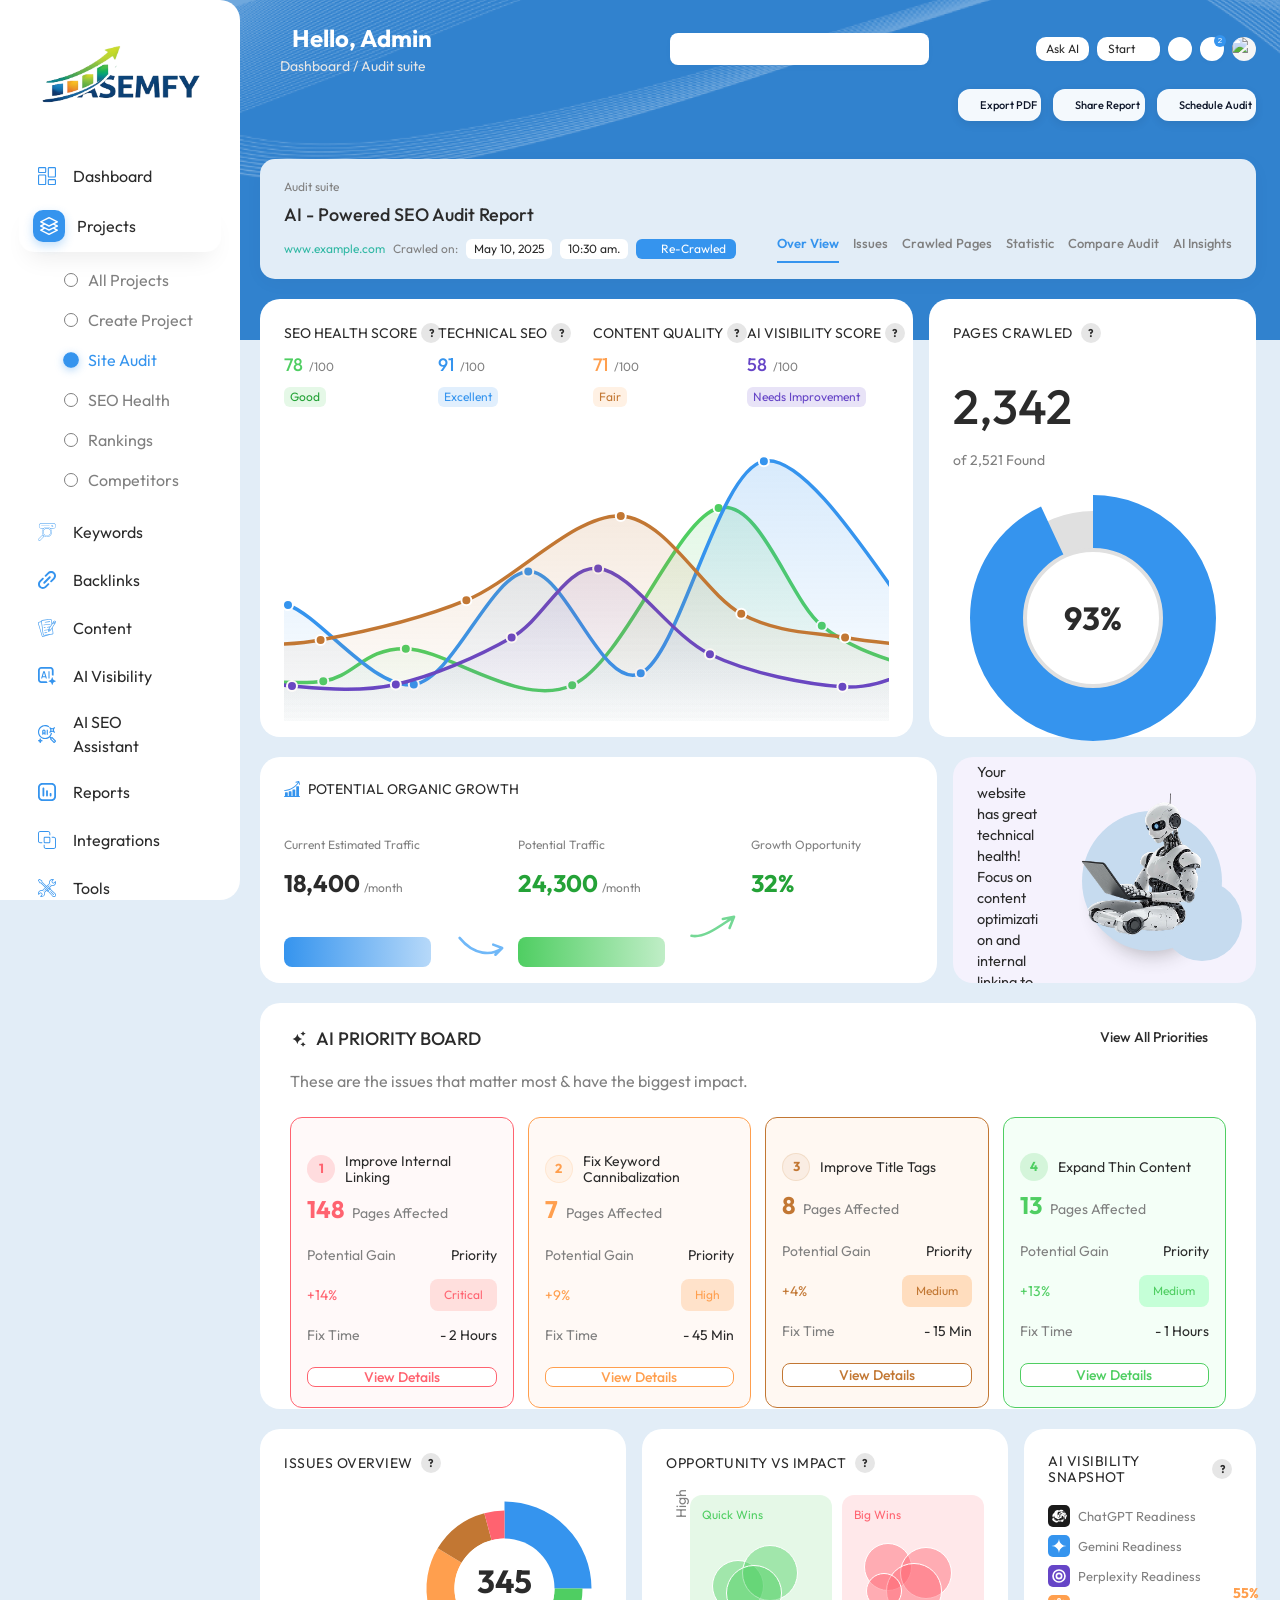
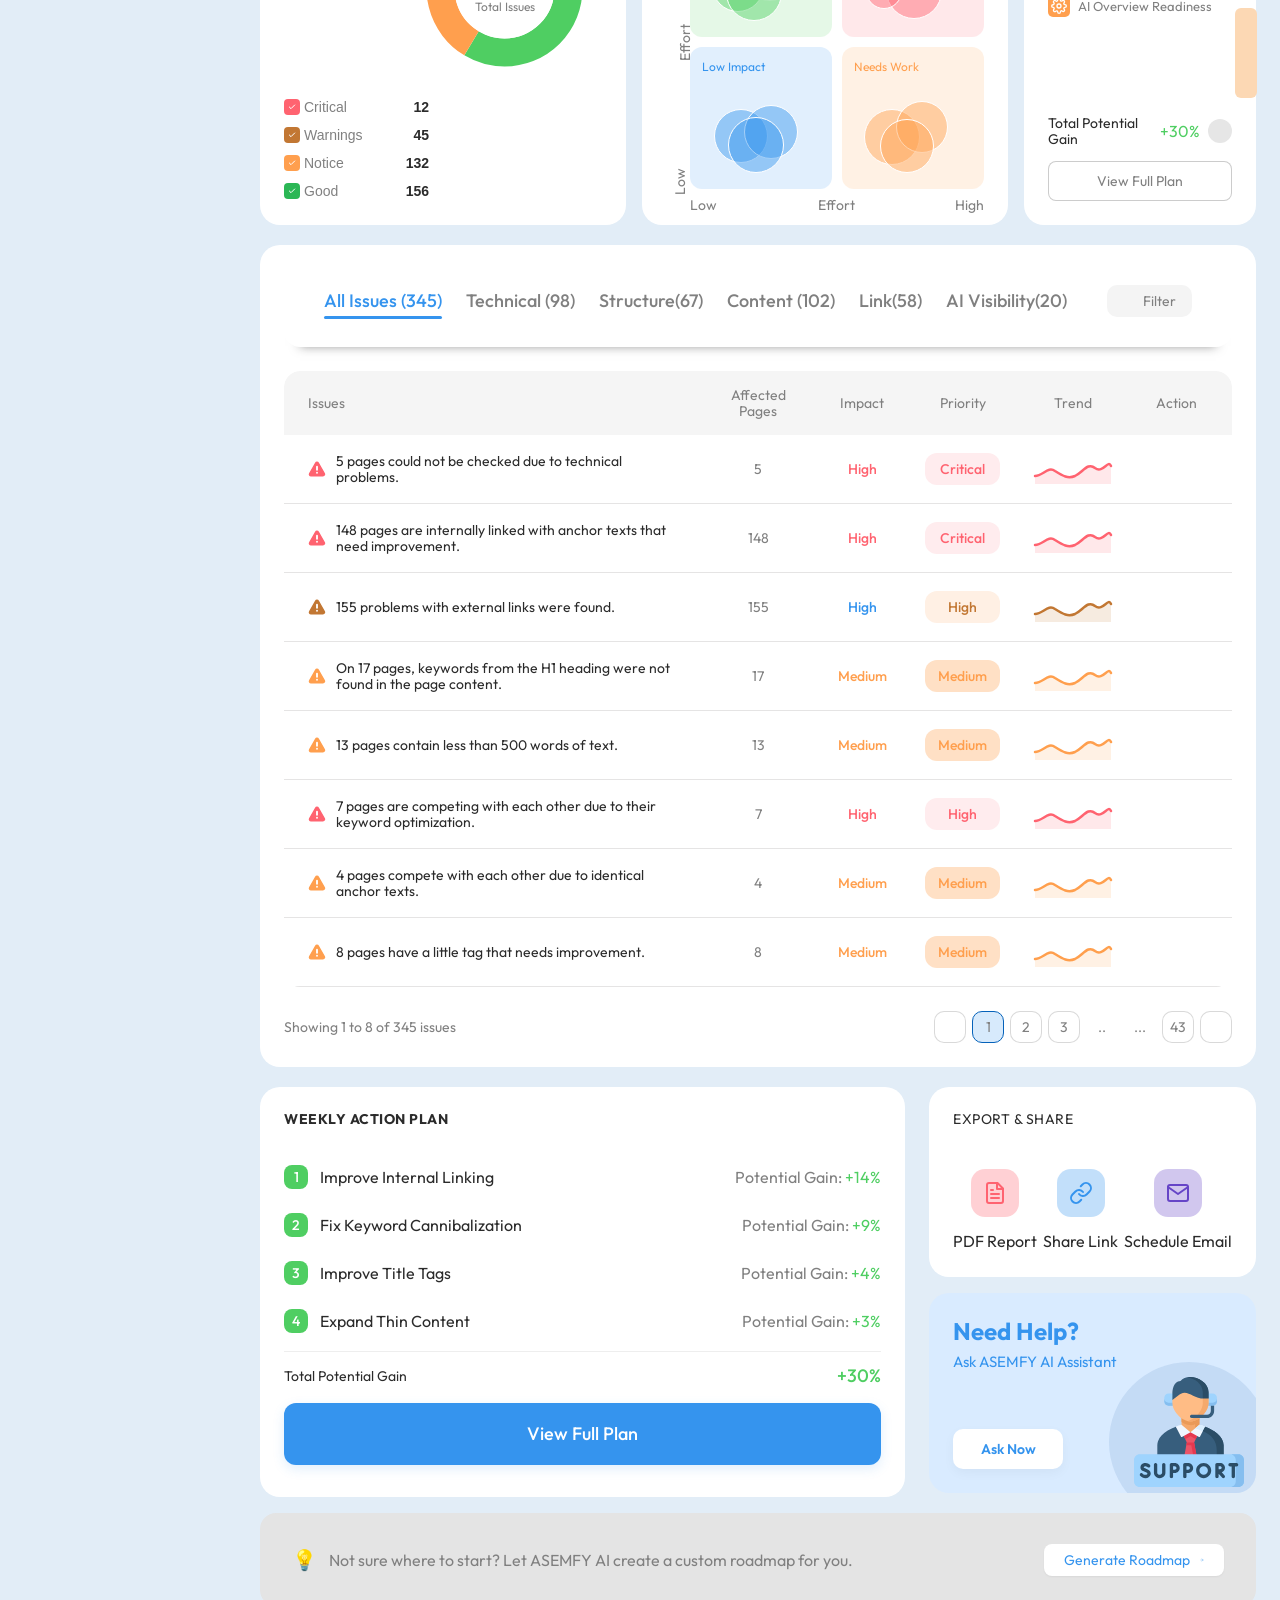
==== commit 26b06fea: "style: update details table and filter controls UI to align with Figma design specifications" ====
--- a/index.html
+++ b/index.html
@@ -1260,7 +1260,7 @@
                 <i data-lucide="link"></i>
               </div>
               <span class="mcc-num text-red">148</span>
-              <span class="mcc-label">Pages Affected</span>
+              <span class="mcc-label">Pages<br>Affected</span>
             </div>
 
             <div class="metric-circle-card mcc-card-grey">
@@ -1268,7 +1268,7 @@
                 <i data-lucide="trending-up"></i>
               </div>
               <span class="mcc-num text-green">+14%</span>
-              <span class="mcc-label">Potential Traffic Gain</span>
+              <span class="mcc-label">Potential<br>Traffic Gain</span>
             </div>
 
             <div class="metric-circle-card mcc-card-grey">
@@ -1284,7 +1284,7 @@
                 <i data-lucide="clock"></i>
               </div>
               <span class="mcc-num text-blue">~2 Hours</span>
-              <span class="mcc-label">Estimated Fix Time</span>
+              <span class="mcc-label">Estimated<br>Fix Time</span>
             </div>
 
             <!-- Why It Matters -->
@@ -1383,7 +1383,7 @@
                           <span class="dot-fill bg-red"></span>
                         </div>
                       </td>
-                      <td><span class="badge b-red">Heigh</span></td>
+                      <td><span class="badge b-red">High</span></td>
                       <td>
                         <div class="tbl-actions">
                           <button class="tbl-act-btn btn-view" title="View"><i data-lucide="eye"></i></button>
@@ -1401,7 +1401,7 @@
                         </div>
                       </td>
                       <td><span class="issue-type text-orange">Missing Internal Links</span></td>
-                      <td><span class="example-link text-gray">No links to relevant pages</span></td>
+                      <td><span class="example-link text-gray">No links</span></td>
                       <td>
                         <div class="dots-impact">
                           <span class="dot-fill bg-red"></span>
@@ -1409,7 +1409,7 @@
                           <span class="dot-fill bg-red"></span>
                         </div>
                       </td>
-                      <td><span class="badge b-red">Heigh</span></td>
+                      <td><span class="badge b-red">High</span></td>
                       <td>
                         <div class="tbl-actions">
                           <button class="tbl-act-btn btn-view" title="View"><i data-lucide="eye"></i></button>
@@ -1543,13 +1543,88 @@
                         </div>
                       </td>
                     </tr>
+                    <tr class="clickable-row" data-url="www.example.com/blog/meta-tags-guide" data-issue-type="orphan"
+                      data-priority="low">
+                      <td>
+                        <div class="url-cell">
+                          <a href="#" class="url-link">www.example.com/blog/meta-tags-guide</a>
+                          <span class="url-date">Crawled: May 10, 2025</span>
+                        </div>
+                      </td>
+                      <td><span class="issue-type text-orange">Orphan Page</span></td>
+                      <td><a href="#" class="example-link">Read More</a></td>
+                      <td>
+                        <div class="dots-impact">
+                          <span class="dot-fill bg-brown"></span>
+                          <span class="dot-fill bg-brown"></span>
+                        </div>
+                      </td>
+                      <td><span class="badge b-green">Low</span></td>
+                      <td>
+                        <div class="tbl-actions">
+                          <button class="tbl-act-btn btn-view" title="View"><i data-lucide="eye"></i></button>
+                          <button class="tbl-act-btn btn-delete" title="Delete"><i data-lucide="trash-2"></i></button>
+                          <button class="tbl-act-btn btn-more" title="More"><i data-lucide="more-vertical"></i></button>
+                        </div>
+                      </td>
+                    </tr>
+                    <tr class="clickable-row" data-url="www.example.com/blog/robots-txt-optimization"
+                      data-issue-type="generic" data-priority="medium">
+                      <td>
+                        <div class="url-cell">
+                          <a href="#" class="url-link">www.example.com/blog/robots-txt-guide</a>
+                          <span class="url-date">Crawled: May 10, 2025</span>
+                        </div>
+                      </td>
+                      <td><span class="issue-type text-orange">Generic Anchor Text</span></td>
+                      <td><a href="#" class="example-link">Read More</a></td>
+                      <td>
+                        <div class="dots-impact">
+                          <span class="dot-fill bg-orange"></span>
+                          <span class="dot-fill bg-orange"></span>
+                        </div>
+                      </td>
+                      <td><span class="badge b-orange">Medium</span></td>
+                      <td>
+                        <div class="tbl-actions">
+                          <button class="tbl-act-btn btn-view" title="View"><i data-lucide="eye"></i></button>
+                          <button class="tbl-act-btn btn-delete" title="Delete"><i data-lucide="trash-2"></i></button>
+                          <button class="tbl-act-btn btn-more" title="More"><i data-lucide="more-vertical"></i></button>
+                        </div>
+                      </td>
+                    </tr>
+                    <tr class="clickable-row" data-url="www.example.com/blog/xml-sitemap-best-practices"
+                      data-issue-type="orphan" data-priority="low">
+                      <td>
+                        <div class="url-cell">
+                          <a href="#" class="url-link">www.example.com/blog/xml-sitemap-guide</a>
+                          <span class="url-date">Crawled: May 10, 2025</span>
+                        </div>
+                      </td>
+                      <td><span class="issue-type text-orange">Orphan Page</span></td>
+                      <td><a href="#" class="example-link">Learn More</a></td>
+                      <td>
+                        <div class="dots-impact">
+                          <span class="dot-fill bg-brown"></span>
+                          <span class="dot-fill bg-brown"></span>
+                        </div>
+                      </td>
+                      <td><span class="badge b-green">Low</span></td>
+                      <td>
+                        <div class="tbl-actions">
+                          <button class="tbl-act-btn btn-view" title="View"><i data-lucide="eye"></i></button>
+                          <button class="tbl-act-btn btn-delete" title="Delete"><i data-lucide="trash-2"></i></button>
+                          <button class="tbl-act-btn btn-more" title="More"><i data-lucide="more-vertical"></i></button>
+                        </div>
+                      </td>
+                    </tr>
                   </tbody>
                 </table>
               </div>
 
               <!-- Table Footer -->
               <div class="table-footer">
-                <span id="tableProgressText">Showing 1 to 7 of 345 issues</span>
+                <span id="tableProgressText">Showing 1 to 10 of 345 issues</span>
                 <div class="pagination">
                   <button class="pg-btn pg-arrow"><i data-lucide="chevron-left"></i></button>
                   <button class="pg-btn active">1</button>
@@ -1579,7 +1654,8 @@
                     <span class="dsb-section-title">Issues Details</span>
                     <span class="badge badge-orange-bg" id="sidebarIssueBadge">Generic Anchor Text</span>
                   </div>
-                  <p class="dsb-desc" id="sidebarIssueDesc">This page has 12 internal links using generic anchor texts like "Click here" or "Read more".</p>
+                  <p class="dsb-desc" id="sidebarIssueDesc">This page has 12 internal links using generic anchor texts
+                    like "Click here" or "Read more".</p>
 
                   <div class="dsb-examples-box" id="sidebarExamplesContainer">
                     <span class="examples-title">Examples on this page</span>
@@ -1610,7 +1686,8 @@
                   <div class="dsb-ai-box">
                     <span class="ai-box-title">AI Recommendation</span>
                     <div class="ai-box-desc" id="sidebarAiRec">
-                      <p>Replace generic anchor texts with descriptive, keyword-rich anchors to improve relevance and help search engines understand context.</p>
+                      <p>Replace generic anchor texts with descriptive, keyword-rich anchors to improve relevance and
+                        help search engines understand context.</p>
                     </div>
 
                     <div class="dsb-suggested-box" id="sidebarSuggestedContainer">
--- a/css/style.css
+++ b/css/style.css
@@ -4987,16 +4987,16 @@
 
 .details-metrics-row {
   display: grid;
-  grid-template-columns: repeat(4, 157px) 1fr;
+  grid-template-columns: repeat(4, minmax(130px, 157px)) minmax(320px, 1fr);
   gap: 16px !important;
   width: 100%;
-  align-items: center;
+  align-items: stretch;
 }
 
 .metric-circle-card {
   background: #FFFFFF !important;
   border-radius: 100px !important;
-  padding: 24px !important;
+  padding: 24px 12px !important;
   display: flex;
   flex-direction: column;
   align-items: center;
@@ -5004,9 +5004,11 @@
   justify-content: center;
   box-shadow: 0 4px 20px rgba(0, 0, 0, 0.02);
   transition: all 0.25s cubic-bezier(0.16, 1, 0.3, 1);
-  width: 157px !important;
+  width: 100% !important;
+  max-width: 157px !important;
   height: 234px !important;
   box-sizing: border-box !important;
+  margin: 0 auto !important;
 }
 
 .mcc-card-red {
@@ -5096,10 +5098,13 @@
   font-size: 14px !important;
   font-weight: 400 !important;
   color: #2B2B2B !important;
-  line-height: 16px !important;
+  line-height: 1.25 !important;
   font-family: 'Outfit', sans-serif !important;
+  text-align: center !important;
   word-wrap: break-word !important;
-  margin: 0 !important;
+  max-width: 110px !important;
+  margin: 0 auto !important;
+  display: block !important;
 }
 
 /* 4. Why It Matters Card */
@@ -5112,11 +5117,13 @@
   box-shadow: 0 4px 20px rgba(0, 0, 0, 0.02) !important;
   background: #D3FBFB !important;
   border: 1px solid #6645C7 !important;
-  border-radius: 100px !important;
-  padding: 24px 36px 24px 52px !important;
-  height: 234px !important;
+  border-radius: 36px !important;
+  padding: 24px 32px !important;
+  min-height: 234px !important;
+  height: auto !important;
   width: 100% !important;
   box-sizing: border-box !important;
+  overflow: hidden !important;
 }
 
 .wmc-content {
@@ -5124,20 +5131,21 @@
   flex-direction: column;
   gap: 0;
   flex: 1;
+  min-width: 0;
 }
 
 .wmc-header {
   display: flex;
   align-items: center;
   gap: 8px;
-  margin-bottom: 30px !important;
+  margin-bottom: 12px !important;
 }
 
 .wmc-header h4 {
   font-size: 14px !important;
   font-weight: 400 !important;
   color: #6645C7 !important;
-  line-height: 16px !important;
+  line-height: 1.4 !important;
   font-family: 'Outfit', sans-serif !important;
   margin: 0 !important;
 }
@@ -5159,9 +5167,10 @@
   font-size: 14px !important;
   font-weight: 400 !important;
   color: #2B2B2B !important;
-  line-height: 16px !important;
+  line-height: 1.45 !important;
   font-family: 'Outfit', sans-serif !important;
   word-wrap: break-word !important;
+  overflow-wrap: break-word !important;
   margin: 0 !important;
 }
 
@@ -5176,7 +5185,8 @@
 }
 
 .wmc-illustration img {
-  height: 186px;
+  max-height: 168px;
+  height: auto;
   width: auto;
   max-width: 100%;
   object-fit: contain;
@@ -5190,27 +5200,32 @@
 /* 5. Details Table & Sidebar Split Grid */
 .details-split-grid {
   display: grid;
-  grid-template-columns: 1.67fr 1fr;
+  grid-template-columns: 1.75fr 1fr;
   gap: 24px;
-  align-items: start;
+  align-items: stretch !important;
   width: 100%;
 }
 
 .details-table-container {
-  padding: 24px !important;
-  border-radius: 10px !important;
+  padding: 20px !important;
+  border-radius: 20px !important;
   background: white !important;
   box-shadow: 0px 15px 10px -16px rgba(33, 33, 33, 0.50) !important;
   overflow: hidden !important;
+  height: 100% !important;
+  box-sizing: border-box !important;
+  display: flex !important;
+  flex-direction: column !important;
+  justify-content: space-between !important;
 }
 
 .details-table-container .table-filter-row {
   display: flex !important;
   justify-content: space-between !important;
   align-items: center !important;
-  gap: 20px !important;
+  gap: 16px !important;
   margin-bottom: 20px !important;
-  flex-wrap: wrap !important;
+  flex-wrap: nowrap !important;
   width: 100% !important;
   padding: 0 !important;
 }
@@ -5218,31 +5233,35 @@
 .filter-controls-right {
   display: flex !important;
   align-items: center !important;
-  gap: 12px !important;
-  flex-wrap: wrap !important;
+  gap: 16px !important;
+  flex-wrap: nowrap !important;
   margin-left: auto !important;
-  /* Push everything to the far right */
 }
 
 .table-search-box {
   background: white !important;
-  width: 240px !important;
-  height: 38px !important;
+  width: 166px !important;
+  min-width: 166px !important;
+  flex-shrink: 0 !important;
+  height: 32px !important;
   border-radius: 8px !important;
   border: 1px solid #EFEFEF !important;
-  padding: 0 35px 0 12px !important;
+  padding: 0 30px 0 10px !important;
   display: flex !important;
   align-items: center !important;
   box-shadow: none !important;
   margin: 0 !important;
   position: relative !important;
+  box-sizing: border-box !important;
 }
 
 .table-search-box input {
   background: transparent !important;
   font-family: 'Outfit', sans-serif !important;
-  font-size: 14px !important;
-  color: #2B2B2B !important;
+  font-size: 12px !important;
+  font-weight: 400 !important;
+  line-height: 16px !important;
+  color: #808080 !important;
   outline: none !important;
   border: none !important;
   border-radius: 0 !important;
@@ -5252,13 +5271,19 @@
   padding: 0 !important;
 }
 
+.table-search-box input::placeholder {
+  color: #808080 !important;
+  font-size: 12px !important;
+  font-family: 'Outfit', sans-serif !important;
+}
+
 .table-search-box .search-icon {
   position: absolute !important;
-  right: 12px !important;
+  right: 10px !important;
   top: 50% !important;
   transform: translateY(-50%) !important;
-  width: 16px !important;
-  height: 16px !important;
+  width: 14px !important;
+  height: 14px !important;
   color: #808080 !important;
   pointer-events: none !important;
 }
@@ -5270,18 +5295,27 @@
 .filter-select {
   appearance: none !important;
   background: white !important;
-  border: 1px solid #EFEFEF !important;
-  border-radius: 8px !important;
-  height: 38px !important;
-  width: 160px !important;
-  padding: 0 32px 0 14px !important;
+  border: 1px solid #CFCFCF !important;
+  border-radius: 6px !important;
+  height: 32px !important;
+  padding: 0 24px 0 10px !important;
   font-family: 'Outfit', sans-serif !important;
-  font-size: 14px !important;
+  font-size: 12px !important;
   font-weight: 400 !important;
+  line-height: 16px !important;
   color: #808080 !important;
   cursor: pointer !important;
   outline: none !important;
   box-shadow: none !important;
+  box-sizing: border-box !important;
+}
+
+#issueTypeFilter {
+  width: 112px !important;
+}
+
+#priorityFilter {
+  width: 98px !important;
 }
 
 .filter-select:focus {
@@ -5291,47 +5325,53 @@
 .filter-dropdown-wrap::after {
   content: '' !important;
   position: absolute !important;
-  right: 14px !important;
+  right: 10px !important;
   top: 50% !important;
   transform: translateY(-50%) !important;
-  border-left: 4px solid transparent !important;
-  border-right: 4px solid transparent !important;
-  border-top: 5px solid #808080 !important;
+  border-left: 3.5px solid transparent !important;
+  border-right: 3.5px solid transparent !important;
+  border-top: 4px solid #808080 !important;
   pointer-events: none !important;
 }
 
 .btn-advance {
-  background: #E2EDF7 !important;
+  background: rgba(53, 148, 238, 0.10) !important;
   color: #3594EE !important;
   border-radius: 8px !important;
-  height: 38px !important;
-  padding: 0 16px !important;
-  font-size: 14px !important;
+  height: 32px !important;
+  width: 115px !important;
+  padding: 0 10px !important;
+  font-size: 12px !important;
   font-weight: 400 !important;
   font-family: 'Outfit', sans-serif !important;
+  line-height: 16px !important;
   display: flex !important;
   align-items: center !important;
-  gap: 8px !important;
+  justify-content: center !important;
+  gap: 6px !important;
   border: none !important;
   cursor: pointer !important;
   box-shadow: none !important;
+  box-sizing: border-box !important;
 }
 
 .btn-advance:hover {
-  background: #d0e4f5 !important;
-}
-
-.btn-advance i {
-  width: 16px !important;
-  height: 16px !important;
+  background: rgba(53, 148, 238, 0.18) !important;
+}
+
+.btn-advance i,
+.btn-advance svg {
+  width: 14px !important;
+  height: 14px !important;
+  color: #3594EE !important;
 }
 
 .btn-export-csv {
   background: white !important;
-  border: 1px solid #EFEFEF !important;
+  border: 1px solid #E9E9E9 !important;
   border-radius: 8px !important;
   width: 38px !important;
-  height: 38px !important;
+  height: 32px !important;
   display: flex !important;
   align-items: center !important;
   justify-content: center !important;
@@ -5340,11 +5380,19 @@
   transition: all 0.2s ease !important;
   padding: 0 !important;
   box-shadow: none !important;
+  box-sizing: border-box !important;
 }
 
 .btn-export-csv:hover {
   background: #f7f7f7 !important;
   color: #2B2B2B !important;
+}
+
+.btn-export-csv i,
+.btn-export-csv svg {
+  width: 14px !important;
+  height: 14px !important;
+  color: #808080 !important;
 }
 
 /* 6. Details Table Styling */
@@ -5353,6 +5401,7 @@
   margin: 0 !important;
   padding: 0 !important;
   align-self: stretch !important;
+  overflow-x: auto !important;
 }
 
 .details-table {
@@ -5360,6 +5409,7 @@
   border-collapse: separate !important;
   border-spacing: 0 !important;
   margin: 0 !important;
+  table-layout: fixed !important;
 }
 
 .details-table thead,
@@ -5369,30 +5419,65 @@
 
 .details-table th {
   text-align: left;
-  padding: 12px 16px !important;
-  font-size: 11.5px;
-  font-weight: 600;
-  color: var(--text2);
-  border-bottom: 1px solid rgba(0, 0, 0, 0.05);
-  text-transform: uppercase;
-  letter-spacing: 0.5px;
+  padding: 0 8px !important;
+  height: 60px !important;
+  font-size: 14px !important;
+  font-weight: 400 !important;
+  font-family: 'Outfit', sans-serif !important;
+  color: #808080 !important;
+  line-height: 16px !important;
+  border-bottom: none !important;
+  text-transform: none !important;
+  letter-spacing: normal !important;
   background: #F5F5F5 !important;
+  white-space: nowrap !important;
 }
 
 .details-table td {
-  padding: 14px 16px !important;
-  font-size: 13px;
-  color: var(--text);
-  border-bottom: 1px solid rgba(0, 0, 0, 0.03);
+  padding: 12px 8px !important;
+  font-size: 12px !important;
+  font-family: 'Outfit', sans-serif !important;
+  color: #808080 !important;
+  border-bottom: 1px solid #EFEFEF !important;
   vertical-align: middle;
-}
-
-/* Left-align columns 2 and 3 to match Figma */
+  white-space: nowrap !important;
+}
+
+.details-table th:nth-child(1),
+.details-table td:nth-child(1) {
+  padding-left: 12px !important;
+  width: 32% !important;
+}
+
 .details-table th:nth-child(2),
-.details-table td:nth-child(2),
+.details-table td:nth-child(2) {
+  text-align: left !important;
+  width: 20% !important;
+}
+
 .details-table th:nth-child(3),
 .details-table td:nth-child(3) {
   text-align: left !important;
+  width: 14% !important;
+}
+
+.details-table th:nth-child(4),
+.details-table td:nth-child(4) {
+  text-align: center !important;
+  width: 10% !important;
+}
+
+.details-table th:nth-child(5),
+.details-table td:nth-child(5) {
+  text-align: center !important;
+  width: 12% !important;
+}
+
+.details-table th:nth-child(6),
+.details-table td:nth-child(6) {
+  text-align: center !important;
+  padding-right: 12px !important;
+  width: 12% !important;
 }
 
 .details-table tr.clickable-row {
@@ -5401,58 +5486,53 @@
 }
 
 .details-table tr.clickable-row:hover td {
-  background: rgba(53, 148, 238, 0.02) !important;
+  background: rgba(53, 148, 238, 0.03) !important;
 }
 
 .details-table tr.clickable-row.active td {
-  background: rgba(53, 148, 238, 0.045) !important;
-}
-
-/* First and last column padding alignment */
-.details-table th:first-child,
-.details-table td:first-child {
-  padding-left: 16px !important;
-}
-
-.details-table th:last-child,
-.details-table td:last-child {
-  padding-right: 16px !important;
-}
-
-/* Corner radius for table header */
+  background: rgba(53, 148, 238, 0.08) !important;
+}
+
 .details-table th:first-child {
   border-top-left-radius: 10px !important;
-  border-bottom-left-radius: 10px !important;
+  border-bottom-left-radius: 0 !important;
 }
 
 .details-table th:last-child {
   border-top-right-radius: 10px !important;
-  border-bottom-right-radius: 10px !important;
+  border-bottom-right-radius: 0 !important;
 }
 
 .details-table-container .table-footer {
   padding: 16px 0 0 0 !important;
 }
 
-/* Active row left border indicator — uses box-shadow so it doesn't affect cell width */
 .details-table tr.clickable-row.active td:first-child {
   box-shadow: inset 3px 0 0 0 #3594EE !important;
 }
 
+.details-table tr.clickable-row.active .url-link {
+  color: #3594EE !important;
+}
+
 .url-cell {
   display: flex;
   flex-direction: column;
-  gap: 3px;
+  gap: 6px !important;
 }
 
 .url-link {
-  color: var(--blue);
-  font-weight: 500;
+  color: #2B2B2B;
+  font-weight: 400 !important;
+  font-size: 12px !important;
+  line-height: 16px !important;
+  font-family: 'Outfit', sans-serif !important;
   text-decoration: none;
   white-space: nowrap;
   overflow: hidden;
   text-overflow: ellipsis;
-  max-width: 250px;
+  max-width: 175px !important;
+  display: block;
 }
 
 .url-link:hover {
@@ -5460,18 +5540,31 @@
 }
 
 .url-date {
-  font-size: 11px;
-  color: var(--text2);
+  font-size: 12px !important;
+  color: #808080 !important;
+  font-family: 'Outfit', sans-serif !important;
+  line-height: 16px !important;
 }
 
 .issue-type {
-  font-weight: 500;
+  font-size: 12px !important;
+  font-weight: 400 !important;
+  line-height: 16px !important;
+  font-family: 'Outfit', sans-serif !important;
+  color: #FF9F4E !important;
+}
+
+.issue-type.text-red {
+  color: #FF6370 !important;
 }
 
 .example-link {
-  color: var(--blue);
+  color: #3594EE !important;
+  font-size: 12px !important;
+  font-weight: 400 !important;
+  line-height: 16px !important;
+  font-family: 'Outfit', sans-serif !important;
   text-decoration: none;
-  font-weight: 500;
 }
 
 .example-link:hover {
@@ -5479,13 +5572,13 @@
 }
 
 .example-link.text-gray {
-  color: var(--text2);
-  font-weight: 400;
+  color: #808080 !important;
+  font-weight: 400 !important;
 }
 
 .dots-impact {
   display: flex;
-  gap: 5px;
+  gap: 4px;
   align-items: center;
   justify-content: center !important;
 }
@@ -5493,7 +5586,7 @@
 .dot-fill {
   width: 10px;
   height: 10px;
-  border-radius: 50%;
+  border-radius: 9999px;
   display: inline-block;
 }
 
@@ -5506,43 +5599,77 @@
 }
 
 .dot-fill.bg-brown {
-  background-color: #C8A26C !important;
+  background-color: #FF9F4E !important;
 }
 
 .dot-fill.bg-green {
   background-color: #4FCE62 !important;
 }
 
-.details-table-container .badge,
-.details-sidebar-card .badge {
-  padding: 4px 14px;
-  border-radius: 20px;
-  font-size: 12px;
-  font-weight: 500;
-  display: inline-block;
-  text-align: center;
-  white-space: nowrap;
-}
-
-.details-table-container .b-red,
-.details-sidebar-card .b-red {
-  background: rgba(255, 99, 112, 0.12);
-  color: #FF6370;
-  border: 1px solid rgba(255, 99, 112, 0.2);
-}
-
-.details-table-container .b-orange,
-.details-sidebar-card .b-orange {
-  background: rgba(255, 159, 78, 0.12);
-  color: #FF9F4E;
-  border: 1px solid rgba(255, 159, 78, 0.2);
-}
-
-.details-table-container .b-green,
-.details-sidebar-card .b-green {
-  background: rgba(79, 206, 98, 0.12);
-  color: #4FCE62;
-  border: 1px solid rgba(79, 206, 98, 0.2);
+.details-table-container .badge {
+  width: 48px !important;
+  height: 24px !important;
+  border-radius: 6px !important;
+  font-size: 12px !important;
+  font-weight: 400 !important;
+  font-family: 'Outfit', sans-serif !important;
+  line-height: 16px !important;
+  display: inline-flex !important;
+  align-items: center !important;
+  justify-content: center !important;
+  padding: 0 !important;
+  border: none !important;
+  box-sizing: border-box !important;
+}
+
+.details-table-container .b-red {
+  background: rgba(255, 99, 112, 0.20) !important;
+  color: #FF6370 !important;
+}
+
+.details-table-container .b-orange {
+  width: 64px !important;
+  background: rgba(255, 159, 78, 0.20) !important;
+  color: #FF9F4E !important;
+}
+
+.details-table-container .b-green {
+  background: rgba(79, 206, 98, 0.20) !important;
+  color: #4FCE62 !important;
+}
+
+.tbl-actions {
+  display: flex !important;
+  align-items: center !important;
+  justify-content: center !important;
+  gap: 10px !important;
+}
+
+.tbl-act-btn {
+  width: 14px !important;
+  height: 14px !important;
+  padding: 0 !important;
+  border: none !important;
+  background: transparent !important;
+  display: inline-flex !important;
+  align-items: center !important;
+  justify-content: center !important;
+  cursor: pointer !important;
+}
+
+.tbl-act-btn.btn-view {
+  color: #3594EE !important;
+}
+
+.tbl-act-btn.btn-delete,
+.tbl-act-btn.btn-more {
+  color: #808080 !important;
+}
+
+.tbl-act-btn i,
+.tbl-act-btn svg {
+  width: 14px !important;
+  height: 14px !important;
 }
 
 /* 7. Sidebar Details Panel & Expected Impact Card */
@@ -5872,13 +5999,28 @@
 }
 
 /* 9. Responsive Layout Support */
+@media (max-width: 1400px) {
+  .details-metrics-row {
+    grid-template-columns: repeat(4, 1fr);
+  }
+
+  .why-matters-card {
+    grid-column: 1 / -1;
+  }
+}
+
 @media (max-width: 1100px) {
   .details-metrics-row {
     grid-template-columns: repeat(2, 1fr);
+    gap: 16px !important;
+  }
+
+  .metric-circle-card {
+    max-width: 100% !important;
   }
 
   .why-matters-card {
-    grid-column: span 2;
+    grid-column: 1 / -1;
   }
 
   .details-split-grid {
@@ -5888,11 +6030,18 @@
 
 @media (max-width: 768px) {
   .details-metrics-row {
-    grid-template-columns: 1fr;
+    grid-template-columns: repeat(2, 1fr);
   }
 
   .why-matters-card {
-    grid-column: span 1;
+    grid-column: 1 / -1;
+    padding: 20px 24px !important;
+    border-radius: 24px !important;
+    min-height: auto !important;
+  }
+
+  .wmc-illustration img {
+    max-height: 120px;
   }
 
   .dtc-title-row {
@@ -5929,6 +6078,26 @@
 
   .filter-select {
     width: 100%;
+  }
+}
+
+@media (max-width: 480px) {
+  .details-metrics-row {
+    grid-template-columns: 1fr;
+  }
+
+  .why-matters-card {
+    flex-direction: column-reverse !important;
+    align-items: flex-start !important;
+    gap: 16px !important;
+  }
+
+  .wmc-illustration {
+    align-self: center;
+  }
+
+  .wmc-illustration img {
+    max-height: 100px;
   }
 }
 
@@ -5998,7 +6167,8 @@
   border-radius: 20px !important;
   padding: 20px 20px 24px 20px !important;
   box-shadow: 0px 15px 10px -16px rgba(33, 33, 33, 0.50) !important;
-  width: 420px !important;
+  width: 100% !important;
+  max-width: 420px !important;
   height: auto !important;
   min-height: 215px !important;
   box-sizing: border-box !important;
@@ -6028,10 +6198,11 @@
 .sidebar-impact-row {
   display: flex !important;
   align-items: center !important;
-  justify-content: flex-start !important;
-  gap: 41px !important;
+  justify-content: space-around !important;
+  gap: 16px !important;
   width: 100% !important;
   margin-top: 0 !important;
+  flex-wrap: wrap !important;
 }
 
 .sidebar-impact-circle-card {
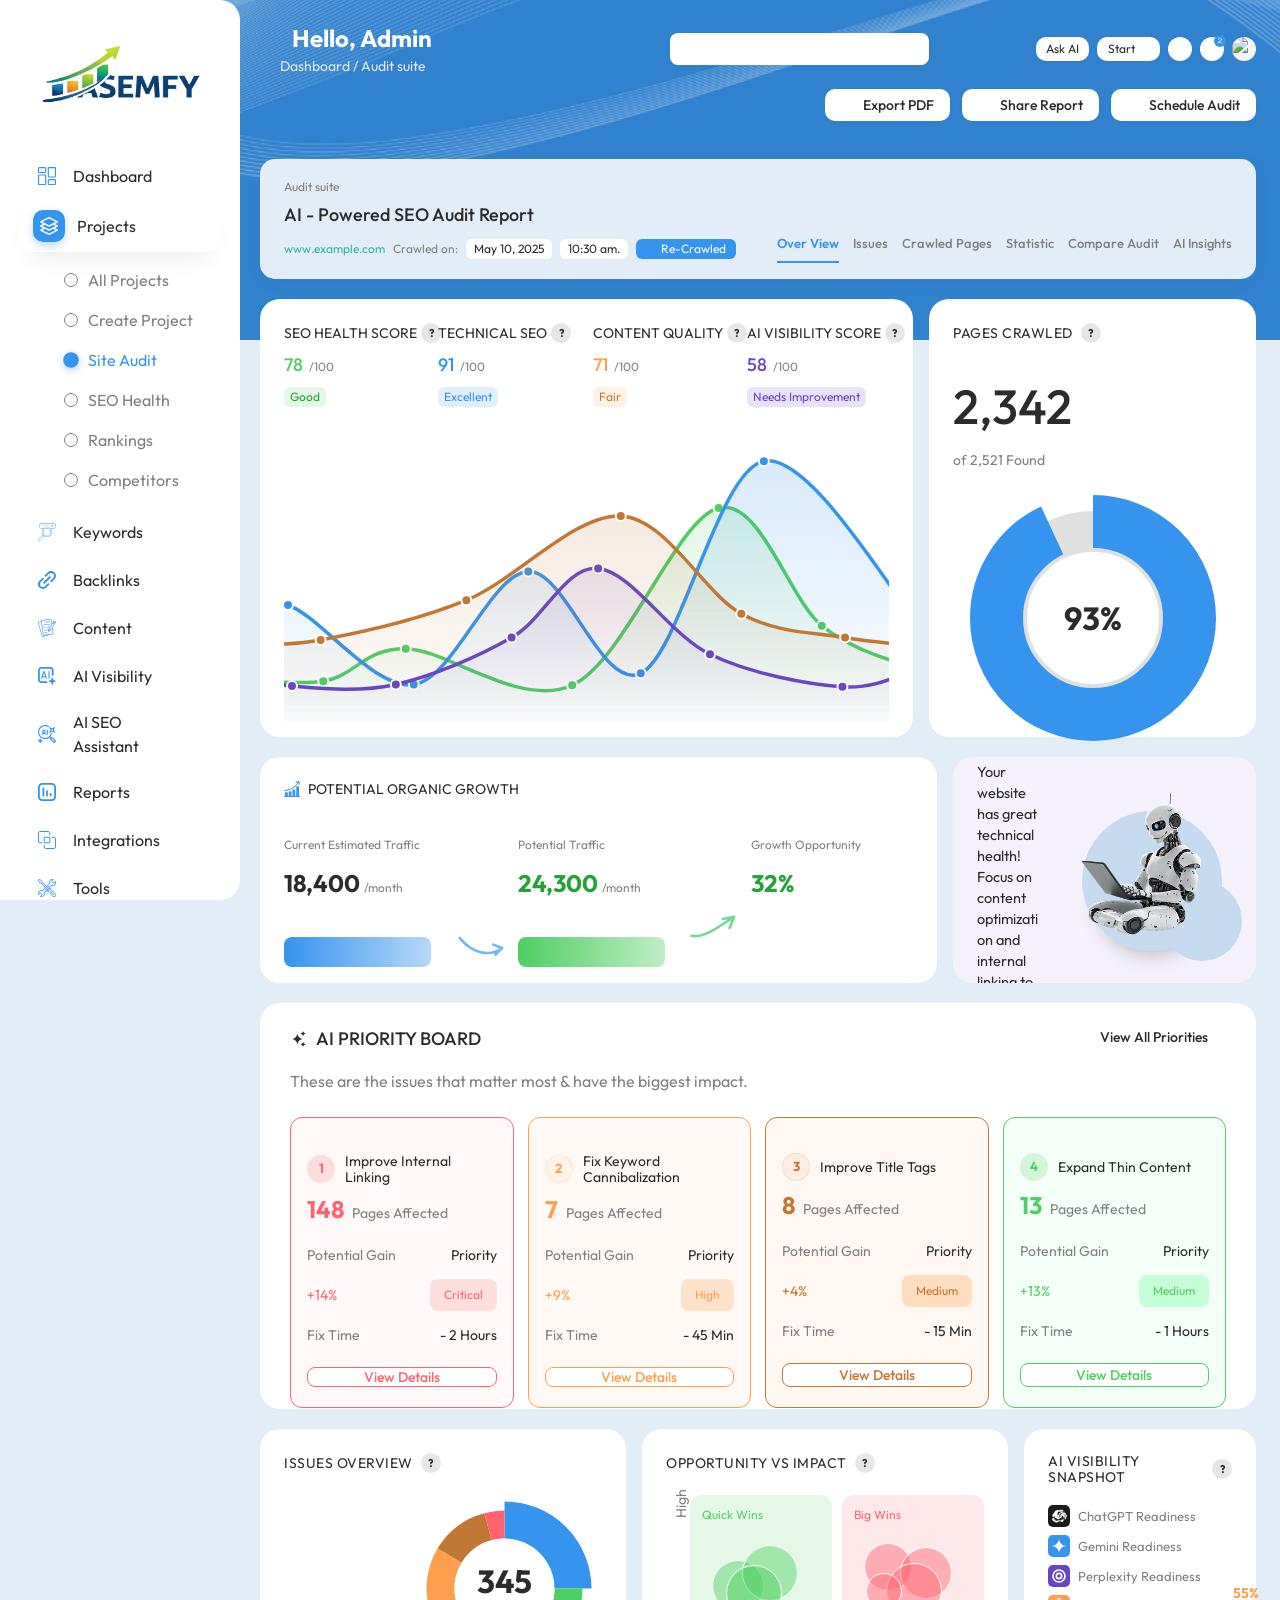
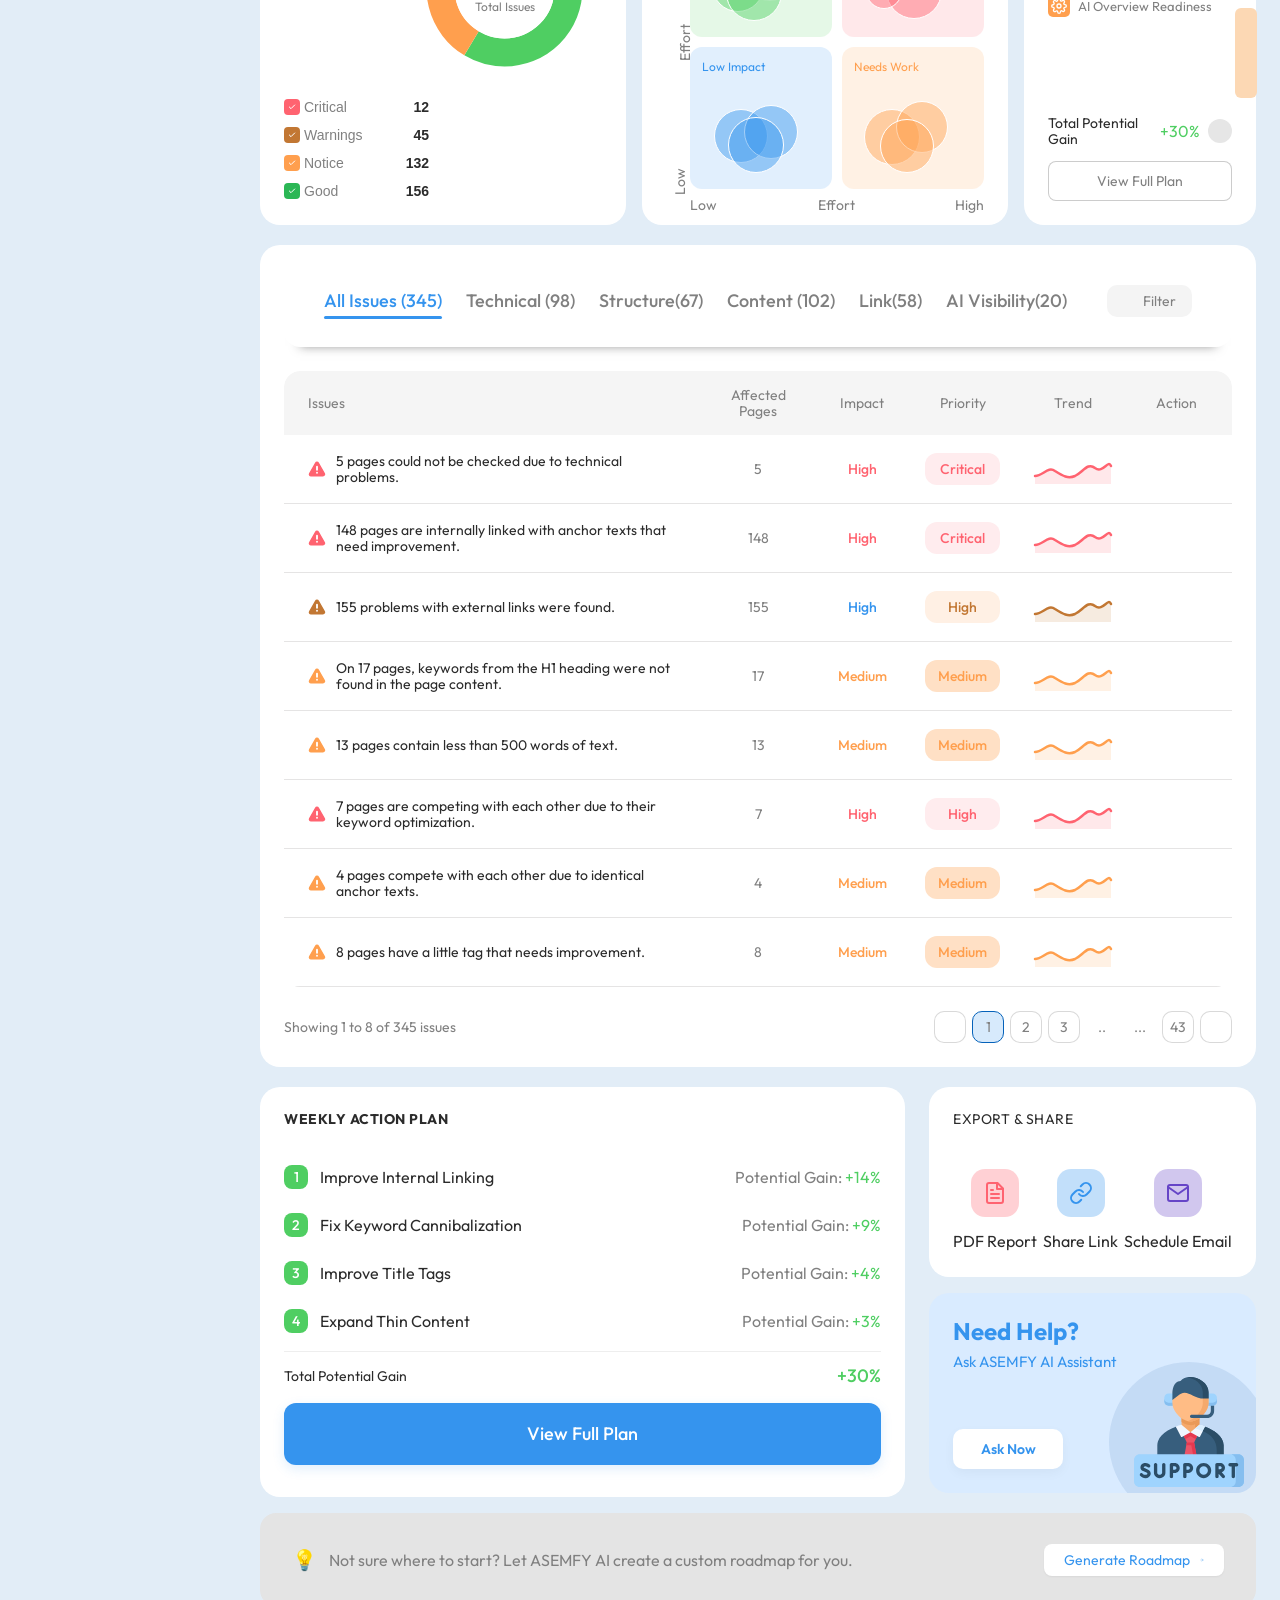
==== commit 0fc0bc60: "feat: implement Keyword Cannibalization details view with dynamic navigation and UI styling" ====
--- a/index.html
+++ b/index.html
@@ -491,7 +491,7 @@
                     <span class="pc-time-val">- 2 Hours</span>
                   </div>
                 </div>
-                <button class="pc-btn btn-red">View Details</button>
+                <button class="pc-btn btn-red" data-card="internal-linking">View Details</button>
               </div>
 
               <!-- Card 2: Orange -->
@@ -518,7 +518,7 @@
                     <span class="pc-time-val">- 45 Min</span>
                   </div>
                 </div>
-                <button class="pc-btn btn-orange">View Details</button>
+                <button class="pc-btn btn-orange" data-card="cannibalization">View Details</button>
               </div>
 
               <!-- Card 3: Brown -->
@@ -1749,6 +1749,237 @@
           </div>
         </div> <!-- End of #details-view -->
 
+        <!-- Details View: Fix Keyword Cannibalization -->
+        <div id="details-view-cannibalization" class="view-container">
+          <!-- Top Title Card -->
+          <div class="card details-title-card">
+            <div class="dtc-left">
+              <span class="dtc-subtitle">Audit suite</span>
+              <div class="dtc-title-row">
+                <h2>Fix Keyword Cannibalization</h2>
+                <span class="dtc-badge dtc-badge-high">High Priority</span>
+              </div>
+              <div class="dtc-meta-row">
+                <span class="dtc-meta-item">7 pages affected</span>
+                <span class="dtc-meta-item">Potential Gain: +9% Traffic</span>
+                <span class="dtc-meta-item">Fix Time: ~45 min</span>
+              </div>
+            </div>
+          </div>
+
+          <!-- Metrics Circles Row -->
+          <div class="details-metrics-row">
+            <div class="metric-circle-card mcc-card-red">
+              <div class="mcc-circle circle-red">
+                <i data-lucide="file-text"></i>
+              </div>
+              <span class="mcc-num text-red">07</span>
+              <span class="mcc-label">Pages<br>Affected</span>
+            </div>
+
+            <div class="metric-circle-card mcc-card-grey">
+              <div class="mcc-circle circle-green">
+                <i data-lucide="trending-up"></i>
+              </div>
+              <span class="mcc-num text-green">+9%</span>
+              <span class="mcc-label">Potential<br>Traffic Gain</span>
+            </div>
+
+            <div class="metric-circle-card mcc-card-grey">
+              <div class="mcc-circle circle-red-impact">
+                <i data-lucide="bar-chart-2"></i>
+              </div>
+              <span class="mcc-num text-red">High</span>
+              <span class="mcc-label">Impact</span>
+            </div>
+
+            <div class="metric-circle-card mcc-card-grey">
+              <div class="mcc-circle circle-blue-time">
+                <i data-lucide="clock"></i>
+              </div>
+              <span class="mcc-num text-blue">~45 min</span>
+              <span class="mcc-label">Estimated<br>Fix Time</span>
+            </div>
+
+            <!-- Why It Matters -->
+            <div class="card why-matters-card why-matters-cannibalization">
+              <div class="wmc-content">
+                <div class="wmc-header">
+                  <h4>Why It Matters</h4>
+                  <span class="help-dot">?</span>
+                </div>
+                <p>When multiple pages target the same keyword, search engines get confused about which page to rank. This can split rankings and reduce your visibility.</p>
+              </div>
+              <div class="wmc-illustration">
+                <img src="assets/second.svg" alt="Why It Matters - Keyword Cannibalization" width="160" height="152" style="display: block;">
+              </div>
+            </div>
+          </div>
+
+          <!-- Tabs -->
+          <div class="details-tabs-row">
+            <nav class="audit-tabs">
+              <button class="tab active">Cannibalization Groups (7)</button>
+              <button class="tab">Affected Pages (7)</button>
+              <button class="tab">Keywords (7)</button>
+              <button class="tab">Opportunities</button>
+              <button class="tab">How to Fix</button>
+              <button class="tab">History</button>
+            </nav>
+          </div>
+
+          <!-- Table + Sidebar Split Section -->
+          <div class="details-split-grid">
+            <!-- Left: Table Card -->
+            <div class="card table-card details-table-container">
+              <!-- Filter Row -->
+              <div class="table-filter-row">
+                <div class="search-box table-search-box">
+                  <input type="text" placeholder="Search URL ...." id="cannibalizationDetailsSearch">
+                  <i data-lucide="search" class="search-icon"></i>
+                </div>
+
+                <div class="filter-controls-right">
+                  <div class="filter-dropdown-wrap">
+                    <select class="filter-select" id="cannibalizationIssueTypeFilter">
+                      <option value="all">All Issue Type</option>
+                      <option value="missing">Missing Internal Links</option>
+                      <option value="generic">Generic Anchor Text</option>
+                    </select>
+                  </div>
+
+                  <div class="filter-dropdown-wrap">
+                    <select class="filter-select" id="cannibalizationPriorityFilter">
+                      <option value="all">All Priority</option>
+                      <option value="high">High</option>
+                      <option value="medium">Medium</option>
+                    </select>
+                  </div>
+
+                  <button class="btn btn-filter btn-advance"><i data-lucide="sliders"></i> Advance Filter</button>
+                  <button class="btn btn-export-csv" title="Export CSV"><i data-lucide="download"></i></button>
+                </div>
+              </div>
+
+              <!-- Table -->
+              <div class="table-wrap">
+                <table class="details-table">
+                  <thead>
+                    <tr>
+                      <th>URL</th>
+                      <th>Issues Type</th>
+                      <th>Example</th>
+                      <th>Impact</th>
+                      <th>Priority</th>
+                      <th>Action</th>
+                    </tr>
+                  </thead>
+                  <tbody id="cannibalizationDetailsTableBody">
+                    <tr class="clickable-row active" data-url="www.example.com/blog/keyword-cannibalization" data-issue-type="missing" data-priority="high">
+                      <td>
+                        <div class="url-cell">
+                          <a href="#" class="url-link">www.example.com/blog/keyword-cannibalization</a>
+                          <span class="url-date">Crawled: May 10, 2025</span>
+                        </div>
+                      </td>
+                      <td><span class="issue-type text-orange">Missing Internal Links</span></td>
+                      <td><span class="example-link text-gray">No links</span></td>
+                      <td>
+                        <div class="dots-impact">
+                          <span class="dot-fill bg-red"></span>
+                          <span class="dot-fill bg-red"></span>
+                          <span class="dot-fill bg-red"></span>
+                        </div>
+                      </td>
+                      <td><span class="badge b-red">High</span></td>
+                      <td>
+                        <div class="tbl-actions">
+                          <button class="tbl-act-btn btn-view" title="View"><i data-lucide="eye"></i></button>
+                          <button class="tbl-act-btn btn-delete" title="Delete"><i data-lucide="trash-2"></i></button>
+                          <button class="tbl-act-btn btn-more" title="More"><i data-lucide="more-vertical"></i></button>
+                        </div>
+                      </td>
+                    </tr>
+                  </tbody>
+                </table>
+              </div>
+
+              <!-- Table Pagination -->
+              <div class="details-pagination">
+                <span class="page-info">Showing 1 to 1 of 7 entries</span>
+                <div class="pagination-btns">
+                  <button class="pg-btn disabled"><i data-lucide="chevron-left"></i> Previous</button>
+                  <button class="pg-num active">1</button>
+                  <button class="pg-btn">Next <i data-lucide="chevron-right"></i></button>
+                </div>
+              </div>
+            </div>
+
+            <!-- Right: Details Sidebar Card -->
+            <div class="details-right-column">
+              <div class="card details-sidebar-card">
+                <div class="dsb-header">
+                  <div class="dsb-title-wrap">
+                    <h3 id="cannibalizationSelectedUrlText">www.example.com/blog/keyword-cannibalization</h3>
+                    <span class="url-sub-date">Crawled: May 10, 2025, 10:30 am</span>
+                  </div>
+                </div>
+
+                <div class="dsb-section">
+                  <span class="dsb-section-title">Issue Detected</span>
+                  <div class="dsb-issue-box">
+                    <span class="badge badge-orange-bg" id="cannibalizationSidebarIssueBadge">Missing Internal Links</span>
+                    <p id="cannibalizationSidebarIssueDesc">This page contains high-value content but has 0 incoming internal links from other blog posts.</p>
+                  </div>
+                </div>
+
+                <div class="dsb-section" id="cannibalizationSidebarExamplesContainer">
+                  <span class="examples-title">Examples on this page</span>
+                  <div class="example-item text-gray">No links to display</div>
+                </div>
+
+                <div class="dsb-section">
+                  <span class="dsb-section-title">AI Recommendation</span>
+                  <div class="dsb-ai-rec">
+                    <i data-lucide="sparkles" class="ai-icon"></i>
+                    <p id="cannibalizationSidebarAiRec">Add at least 3 incoming internal links from topically relevant pages using descriptive anchor texts to pass link authority.</p>
+                  </div>
+                </div>
+              </div>
+
+              <!-- Bottom Card: Expected Impact Separate Card -->
+              <div class="card expected-impact-card">
+                <div class="eic-header">
+                  <span class="dsb-section-title">Expected Impact</span>
+                </div>
+                <div class="sidebar-impact-row">
+                  <div class="sidebar-impact-circle-card">
+                    <div class="sic-circle circle-green">
+                      <i data-lucide="trending-up"></i>
+                    </div>
+                    <span class="sic-num text-green">+12%</span>
+                    <span class="sic-label">Traffic Gain</span>
+                  </div>
+                  <div class="sidebar-impact-circle-card">
+                    <div class="sic-circle circle-red">
+                      <i data-lucide="bar-chart-2"></i>
+                    </div>
+                    <span class="sic-num text-red">High</span>
+                    <span class="sic-label">Impact</span>
+                  </div>
+                  <div class="sidebar-impact-circle-card">
+                    <div class="sic-circle circle-blue-time">
+                      <i data-lucide="clock"></i>
+                    </div>
+                    <span class="sic-num text-blue">~15 Min</span>
+                    <span class="sic-label">Fix Time</span>
+                  </div>
+                </div>
+              </div>
+            </div>
+          </div>
+        </div> <!-- End of #details-view-cannibalization -->
+
     </main>
   </div>
   <script type="module" src="src/main.js?v=6.4"></script>
--- a/css/style.css
+++ b/css/style.css
@@ -4937,6 +4937,25 @@
   font-family: 'Outfit', sans-serif !important;
 }
 
+.dtc-badge-high {
+  display: inline-flex !important;
+  align-items: center !important;
+  justify-content: center !important;
+  width: 79px !important;
+  min-width: 79px !important;
+  height: 20px !important;
+  border-radius: 6px !important;
+  background: rgba(255, 99, 112, 0.20) !important;
+  color: #FF6370 !important;
+  font-size: 12px !important;
+  font-family: 'Outfit', sans-serif !important;
+  font-weight: 400 !important;
+  line-height: 16px !important;
+  border: none !important;
+  box-sizing: border-box !important;
+  white-space: nowrap !important;
+}
+
 .dtc-meta-row {
   display: flex;
   align-items: center;
@@ -5939,66 +5958,396 @@
 }
 
 /* 8. Dark Mode Overrides */
+
+/* --- Base Dark Filter Controls --- */
+/* --- Filter Row Container --- */
+[data-theme="dark"] .table-card .table-filter-row,
+[data-theme="dark"] .details-table-container .table-filter-row {
+  background: #1e2430 !important;
+  box-shadow: none !important;
+  border: 1px solid rgba(255, 255, 255, 0.06) !important;
+}
+
 [data-theme="dark"] .table-search-box {
-  background: #191e26 !important;
+  background: #1e2430 !important;
+  border-color: rgba(255, 255, 255, 0.10) !important;
 }
 
 [data-theme="dark"] .table-search-box input {
   color: var(--text) !important;
-}
-
-[data-theme="dark"] .filter-select {
-  background: #191e26;
-  color: var(--text);
+  background: transparent !important;
+}
+
+[data-theme="dark"] .table-search-box input::placeholder {
+  color: #5a6375 !important;
+}
+
+[data-theme="dark"] .table-search-box .search-icon,
+[data-theme="dark"] .table-search-box svg {
+  color: #5a6375 !important;
+}
+
+[data-theme="dark"] .filter-select,
+[data-theme="dark"] select.filter-select,
+[data-theme="dark"] #issueTypeFilter,
+[data-theme="dark"] #priorityFilter {
+  background: #1e2430 !important;
+  background-color: #1e2430 !important;
+  color: #f5f6f8 !important;
+  border-color: rgba(255, 255, 255, 0.15) !important;
+  -webkit-appearance: none !important;
+  appearance: none !important;
+  color-scheme: dark;
+}
+
+[data-theme="dark"] .filter-select option,
+[data-theme="dark"] select.filter-select option {
+  background: #1e2430 !important;
+  color: var(--text) !important;
 }
 
 [data-theme="dark"] .filter-select:focus {
-  background: #232933;
+  background: #252d3e !important;
+}
+
+[data-theme="dark"] .filter-dropdown-wrap {
+  background: transparent !important;
+}
+
+[data-theme="dark"] .filter-dropdown-wrap::after {
+  border-top-color: #5a6375 !important;
+}
+
+[data-theme="dark"] .btn-advance {
+  background: rgba(53, 148, 238, 0.15) !important;
+  color: #3594EE !important;
+  border: none !important;
+}
+
+[data-theme="dark"] .btn-advance:hover {
+  background: rgba(53, 148, 238, 0.25) !important;
 }
 
 [data-theme="dark"] .btn-export-csv {
+  background: #1e2430 !important;
+  border-color: rgba(255, 255, 255, 0.10) !important;
+  color: #9aa2b1 !important;
+}
+
+[data-theme="dark"] .btn-export-csv:hover {
+  background: #252d3e !important;
+}
+
+[data-theme="dark"] .btn-export-csv i,
+[data-theme="dark"] .btn-export-csv svg {
+  color: #9aa2b1 !important;
+}
+
+/* --- Details Title Card --- */
+[data-theme="dark"] .details-title-card {
+  background: #161a22 !important;
+  border: 1px solid rgba(255, 255, 255, 0.06) !important;
+}
+
+[data-theme="dark"] .dtc-subtitle {
+  color: #5a6375 !important;
+}
+
+[data-theme="dark"] .dtc-title-row h2 {
+  color: #f5f6f8 !important;
+}
+
+[data-theme="dark"] .dtc-meta-row,
+[data-theme="dark"] .dtc-meta-item {
+  color: #9aa2b1 !important;
+}
+
+[data-theme="dark"] .dtc-badge {
+  background: rgba(255, 159, 78, 0.15) !important;
+  color: #FF9F4E !important;
+}
+
+/* --- Metric Circle Cards --- */
+[data-theme="dark"] .metric-circle-card {
+  background: #161a22 !important;
   border-color: rgba(255, 255, 255, 0.08) !important;
 }
 
-[data-theme="dark"] .btn-export-csv:hover {
-  background: #191e26 !important;
-}
-
-[data-theme="dark"] .dsb-examples-box,
+[data-theme="dark"] .mcc-label {
+  color: #9aa2b1 !important;
+}
+
+[data-theme="dark"] .circle-red {
+  background: rgba(255, 99, 112, 0.15) !important;
+}
+
+[data-theme="dark"] .circle-green {
+  background: rgba(79, 206, 98, 0.15) !important;
+}
+
+[data-theme="dark"] .circle-red-impact {
+  background: rgba(255, 99, 112, 0.15) !important;
+}
+
+[data-theme="dark"] .circle-blue-time {
+  background: rgba(53, 148, 238, 0.15) !important;
+}
+
+/* --- Why It Matters Card --- */
+[data-theme="dark"] .why-matters-card {
+  background: linear-gradient(135deg, #1a1d2e 0%, #1e2438 100%) !important;
+  border-color: rgba(102, 69, 199, 0.25) !important;
+}
+
+[data-theme="dark"] .wmc-header h4 {
+  color: #a78bf8 !important;
+}
+
+[data-theme="dark"] .wmc-header .help-dot {
+  background: rgba(167, 139, 248, 0.15) !important;
+  color: #a78bf8 !important;
+}
+
+[data-theme="dark"] .wmc-content p {
+  color: #9aa2b1 !important;
+}
+
+/* --- Details Tabs Row --- */
+[data-theme="dark"] .details-tabs-row .audit-tabs {
+  background: #161a22 !important;
+  border: 1px solid rgba(255, 255, 255, 0.06) !important;
+}
+
+[data-theme="dark"] .details-tabs-row .audit-tabs .tab {
+  color: #5a6375 !important;
+}
+
+[data-theme="dark"] .details-tabs-row .audit-tabs .tab:hover {
+  color: #9aa2b1 !important;
+}
+
+[data-theme="dark"] .details-tabs-row .audit-tabs .tab.active {
+  color: #3594EE !important;
+}
+
+/* --- Details Table Container --- */
+[data-theme="dark"] .details-table-container {
+  background: #161a22 !important;
+  border: 1px solid rgba(255, 255, 255, 0.06) !important;
+  box-shadow: none !important;
+}
+
+/* --- Table Header --- */
+[data-theme="dark"] .details-table th {
+  background: #1e2430 !important;
+  color: #5a6375 !important;
+  border-bottom-color: rgba(255, 255, 255, 0.06) !important;
+}
+
+/* --- Table Wrap & Rows --- */
+[data-theme="dark"] .details-table-container .table-wrap {
+  background: #161a22 !important;
+}
+
+[data-theme="dark"] .details-table tbody tr td {
+  background: #161a22 !important;
+}
+
+/* --- Table Cells --- */
+[data-theme="dark"] .details-table td {
+  border-bottom-color: rgba(255, 255, 255, 0.05) !important;
+  color: #9aa2b1 !important;
+  background: #161a22 !important;
+}
+
+[data-theme="dark"] .details-table tr.clickable-row:hover td {
+  background: rgba(255, 255, 255, 0.04) !important;
+}
+
+[data-theme="dark"] .details-table tr.clickable-row.active td {
+  background: rgba(53, 148, 238, 0.10) !important;
+}
+
+[data-theme="dark"] .url-link {
+  color: #9aa2b1 !important;
+}
+
+[data-theme="dark"] .details-table tr.clickable-row.active .url-link {
+  color: #3594EE !important;
+}
+
+[data-theme="dark"] .url-date {
+  color: #5a6375 !important;
+}
+
+[data-theme="dark"] .example-link {
+  color: #3594EE !important;
+}
+
+[data-theme="dark"] .example-link.text-gray {
+  color: #5a6375 !important;
+}
+
+/* --- Badge Dark Mode --- */
+[data-theme="dark"] .badge.b-red {
+  background: rgba(255, 99, 112, 0.15) !important;
+  color: #FF6370 !important;
+}
+
+[data-theme="dark"] .badge.b-orange {
+  background: rgba(255, 159, 78, 0.15) !important;
+  color: #FF9F4E !important;
+}
+
+[data-theme="dark"] .badge.b-green {
+  background: rgba(79, 206, 98, 0.15) !important;
+  color: #4FCE62 !important;
+}
+
+/* --- Table Action Buttons --- */
+[data-theme="dark"] .tbl-act-btn {
+  background: transparent !important;
+  border: none !important;
+}
+
+[data-theme="dark"] .btn-view i,
+[data-theme="dark"] .btn-view svg {
+  color: #3594EE !important;
+}
+
+[data-theme="dark"] .btn-delete i,
+[data-theme="dark"] .btn-delete svg,
+[data-theme="dark"] .btn-more i,
+[data-theme="dark"] .btn-more svg {
+  color: #5a6375 !important;
+}
+
+[data-theme="dark"] .tbl-act-btn:hover {
+  background: rgba(255, 255, 255, 0.05) !important;
+}
+
+/* --- Table Footer & Pagination --- */
+[data-theme="dark"] #tableProgressText {
+  color: #5a6375 !important;
+}
+
+[data-theme="dark"] .pg-btn {
+  background: #1e2430 !important;
+  border-color: rgba(255, 255, 255, 0.08) !important;
+  color: #9aa2b1 !important;
+}
+
+[data-theme="dark"] .pg-btn.active {
+  background: #3594EE !important;
+  color: #ffffff !important;
+  border-color: #3594EE !important;
+}
+
+[data-theme="dark"] .pg-btn:hover:not(.active) {
+  background: #252d3e !important;
+}
+
+[data-theme="dark"] .pg-dots {
+  color: #5a6375 !important;
+}
+
+/* --- Details Sidebar Card --- */
+[data-theme="dark"] .details-sidebar-card {
+  background: #161a22 !important;
+  border: 1px solid rgba(255, 255, 255, 0.06) !important;
+}
+
+[data-theme="dark"] .dsb-section-title {
+  color: #5a6375 !important;
+}
+
+[data-theme="dark"] .dsb-url-link {
+  color: #3594EE !important;
+}
+
+[data-theme="dark"] .dsb-issue-title {
+  color: #f5f6f8 !important;
+}
+
+[data-theme="dark"] .dsb-desc {
+  color: #9aa2b1 !important;
+}
+
+[data-theme="dark"] .dsb-examples-box {
+  background: rgba(255, 255, 255, 0.04) !important;
+  border: 1px solid rgba(255, 255, 255, 0.06) !important;
+}
+
+[data-theme="dark"] .dsb-example-item {
+  color: #9aa2b1 !important;
+}
+
+[data-theme="dark"] .dsb-arrow {
+  color: #5a6375 !important;
+}
+
+[data-theme="dark"] .dsb-example-link {
+  color: #3594EE !important;
+}
+
+[data-theme="dark"] .dsb-view-all {
+  color: #3594EE !important;
+}
+
+[data-theme="dark"] .dsb-ai-box {
+  background: rgba(79, 206, 98, 0.08) !important;
+  border: 1px solid rgba(79, 206, 98, 0.15) !important;
+}
+
 [data-theme="dark"] .dsb-suggested-box {
-  background: rgba(255, 255, 255, 0.02);
-}
-
-[data-theme="dark"] .why-matters-card {
-  background: linear-gradient(135deg, var(--card) 0%, rgba(53, 148, 238, 0.08) 100%) !important;
-  border-color: rgba(53, 148, 238, 0.1);
-}
-
-[data-theme="dark"] .wmc-ellipse-1 {
-  background: rgba(53, 148, 238, 0.1);
-}
-
-[data-theme="dark"] .wmc-ellipse-2 {
-  background: rgba(53, 148, 238, 0.15);
-}
-
-[data-theme="dark"] .details-table th {
-  border-bottom-color: rgba(255, 255, 255, 0.08);
-}
-
-[data-theme="dark"] .details-table td {
-  border-bottom-color: rgba(255, 255, 255, 0.04);
-}
-
-[data-theme="dark"] .details-table tr.clickable-row:hover {
-  background: rgba(53, 148, 238, 0.04);
-}
-
-[data-theme="dark"] .details-table tr.clickable-row.active {
-  background: rgba(53, 148, 238, 0.08);
-}
-
-/* 9. Responsive Layout Support */
+  background: rgba(255, 255, 255, 0.03) !important;
+  border: 1px solid rgba(255, 255, 255, 0.06) !important;
+}
+
+[data-theme="dark"] .dsb-badge {
+  background: rgba(255, 99, 112, 0.15) !important;
+  color: #FF6370 !important;
+}
+
+[data-theme="dark"] .dsb-badge.badge-orange {
+  background: rgba(255, 159, 78, 0.15) !important;
+  color: #FF9F4E !important;
+}
+
+/* --- Expected Impact Card --- */
+[data-theme="dark"] .expected-impact-card {
+  background: #161a22 !important;
+  border: 1px solid rgba(255, 255, 255, 0.06) !important;
+}
+
+[data-theme="dark"] .expected-impact-card h4,
+[data-theme="dark"] .eic-title {
+  color: #f5f6f8 !important;
+}
+
+[data-theme="dark"] .sidebar-impact-circle-card {
+  background: #1e2430 !important;
+  border: 1px solid rgba(255, 255, 255, 0.08) !important;
+}
+
+[data-theme="dark"] .sic-label {
+  color: #9aa2b1 !important;
+}
+
+[data-theme="dark"] .sic-circle.circle-green {
+  background: rgba(79, 206, 98, 0.15) !important;
+}
+
+[data-theme="dark"] .sic-circle.circle-red-impact {
+  background: rgba(255, 99, 112, 0.15) !important;
+}
+
+[data-theme="dark"] .sic-circle.circle-blue-time {
+  background: rgba(53, 148, 238, 0.15) !important;
+}
+
+
+/* 9. Responsive Layout Support for Details View & Tables */
 @media (max-width: 1400px) {
   .details-metrics-row {
     grid-template-columns: repeat(4, 1fr);
@@ -6017,6 +6366,8 @@
 
   .metric-circle-card {
     max-width: 100% !important;
+    height: auto !important;
+    min-height: 200px !important;
   }
 
   .why-matters-card {
@@ -6024,80 +6375,307 @@
   }
 
   .details-split-grid {
-    grid-template-columns: 1fr;
+    grid-template-columns: 1fr !important;
+    gap: 20px !important;
+    align-items: start !important;
+  }
+
+  .details-right-column,
+  .details-sidebar-card,
+  .expected-impact-card {
+    width: 100% !important;
+    max-width: 100% !important;
+  }
+
+  .details-table-container {
+    height: auto !important;
   }
 }
 
 @media (max-width: 768px) {
+
+  /* Title Card */
+  .details-title-card {
+    padding: 16px !important;
+    border-radius: 12px !important;
+  }
+
+  .dtc-title-row {
+    flex-wrap: wrap !important;
+    gap: 8px !important;
+    margin-bottom: 10px !important;
+  }
+
+  .dtc-title-row h2 {
+    font-size: 15px !important;
+    line-height: 20px !important;
+  }
+
+  .dtc-meta-row {
+    flex-direction: column !important;
+    align-items: flex-start !important;
+    gap: 4px !important;
+    font-size: 13px !important;
+  }
+
+  .dtc-meta-item {
+    font-size: 13px !important;
+    line-height: 18px !important;
+  }
+
+  /* Metrics Row */
   .details-metrics-row {
     grid-template-columns: repeat(2, 1fr);
-  }
-
+    gap: 10px !important;
+  }
+
+  .metric-circle-card {
+    height: auto !important;
+    min-height: 160px !important;
+    max-width: 100% !important;
+    padding: 16px 10px !important;
+    border-radius: 60px !important;
+  }
+
+  .mcc-circle {
+    width: 70px !important;
+    height: 70px !important;
+    margin-bottom: 10px !important;
+  }
+
+  .mcc-circle i,
+  .mcc-circle svg {
+    width: 26px !important;
+    height: 26px !important;
+  }
+
+  .mcc-num {
+    font-size: 18px !important;
+    line-height: 22px !important;
+    margin-bottom: 5px !important;
+  }
+
+  .mcc-label {
+    font-size: 11px !important;
+    max-width: 90px !important;
+    line-height: 1.3 !important;
+  }
+
+  /* Why It Matters */
   .why-matters-card {
     grid-column: 1 / -1;
-    padding: 20px 24px !important;
-    border-radius: 24px !important;
+    flex-direction: column !important;
+    align-items: flex-start !important;
+    padding: 18px 20px !important;
+    border-radius: 20px !important;
     min-height: auto !important;
-  }
-
-  .wmc-illustration img {
-    max-height: 120px;
-  }
-
-  .dtc-title-row {
-    flex-direction: column;
-    align-items: flex-start;
-    gap: 6px;
-  }
-
-  .dtc-meta-row {
-    flex-direction: column;
-    align-items: flex-start;
-    gap: 8px;
-  }
-
-  .dtc-meta-item:not(:last-child)::after {
-    display: none;
-  }
-
-  .table-filter-row {
-    flex-direction: column;
-    align-items: stretch;
-    gap: 12px;
-  }
-
-  .filter-inputs {
-    flex-direction: column;
-    align-items: stretch;
-    gap: 10px;
+    gap: 12px !important;
+  }
+
+  .wmc-illustration {
+    display: none !important;
+  }
+
+  .wmc-content p {
+    font-size: 13px !important;
+    line-height: 1.5 !important;
+  }
+
+  /* Table Container */
+  .details-table-container {
+    padding: 14px !important;
+    border-radius: 16px !important;
+    height: auto !important;
+  }
+
+  .details-table-container .table-filter-row {
+    flex-direction: column !important;
+    align-items: stretch !important;
+    gap: 10px !important;
+    flex-wrap: wrap !important;
+  }
+
+  .filter-controls-right {
+    width: 100% !important;
+    flex-wrap: wrap !important;
+    gap: 8px !important;
+    margin-left: 0 !important;
   }
 
   .table-search-box {
     width: 100% !important;
-  }
-
-  .filter-select {
-    width: 100%;
-  }
-}
-
-@media (max-width: 480px) {
+    min-width: unset !important;
+  }
+
+  #issueTypeFilter,
+  #priorityFilter {
+    flex: 1 1 120px !important;
+    width: auto !important;
+    min-width: 100px !important;
+  }
+
+  .btn-advance {
+    flex: 1 1 auto !important;
+    width: auto !important;
+    min-width: 100px !important;
+  }
+
+  .btn-export-csv {
+    width: 36px !important;
+    height: 32px !important;
+    flex-shrink: 0 !important;
+  }
+
+  .table-wrap {
+    overflow-x: auto !important;
+    -webkit-overflow-scrolling: touch !important;
+    width: 100% !important;
+  }
+
+  .details-table {
+    min-width: 550px !important;
+    table-layout: auto !important;
+  }
+
+  .table-footer {
+    flex-direction: column !important;
+    align-items: center !important;
+    gap: 10px !important;
+    text-align: center !important;
+    font-size: 12px !important;
+  }
+
+  .pagination {
+    flex-wrap: wrap !important;
+    justify-content: center !important;
+    gap: 4px !important;
+  }
+
+  /* Sidebar / Impact */
+  .details-right-column {
+    display: flex !important;
+    flex-direction: column !important;
+    gap: 16px !important;
+  }
+
+  .details-sidebar-card {
+    padding: 16px !important;
+    border-radius: 16px !important;
+  }
+
+  .expected-impact-card {
+    padding: 16px !important;
+    border-radius: 16px !important;
+  }
+
+  .sidebar-impact-row {
+    justify-content: space-around !important;
+    gap: 8px !important;
+  }
+
+  .sidebar-impact-circle-card {
+    width: 90px !important;
+    min-width: 80px !important;
+    padding: 12px 6px !important;
+  }
+}
+
+@media (max-width: 520px) {
+
+  /* Title Card */
+  .details-title-card {
+    padding: 14px !important;
+  }
+
+  .dtc-title-row h2 {
+    font-size: 14px !important;
+  }
+
+  /* Metrics Row — keep 2 cols */
   .details-metrics-row {
-    grid-template-columns: 1fr;
-  }
-
+    grid-template-columns: repeat(2, 1fr);
+    gap: 8px !important;
+  }
+
+  .metric-circle-card {
+    min-height: 140px !important;
+    padding: 12px 8px !important;
+    border-radius: 48px !important;
+  }
+
+  .mcc-circle {
+    width: 58px !important;
+    height: 58px !important;
+    margin-bottom: 8px !important;
+  }
+
+  .mcc-circle i,
+  .mcc-circle svg {
+    width: 22px !important;
+    height: 22px !important;
+  }
+
+  .mcc-num {
+    font-size: 16px !important;
+    line-height: 20px !important;
+    margin-bottom: 4px !important;
+  }
+
+  .mcc-label {
+    font-size: 10px !important;
+    max-width: 80px !important;
+  }
+
+  /* Why It Matters */
   .why-matters-card {
-    flex-direction: column-reverse !important;
-    align-items: flex-start !important;
-    gap: 16px !important;
-  }
-
-  .wmc-illustration {
-    align-self: center;
-  }
-
-  .wmc-illustration img {
-    max-height: 100px;
+    padding: 14px 16px !important;
+    border-radius: 16px !important;
+    gap: 10px !important;
+  }
+
+  .wmc-header h4 {
+    font-size: 13px !important;
+  }
+
+  .wmc-content p {
+    font-size: 12px !important;
+  }
+
+  /* Tabs */
+  .details-tabs-row .audit-tabs {
+    padding: 12px 14px !important;
+    height: auto !important;
+    min-height: 52px !important;
+    gap: 20px !important;
+  }
+
+  .details-tabs-row .audit-tabs .tab {
+    font-size: 12px !important;
+  }
+
+  /* Table */
+  .details-table-container {
+    padding: 12px !important;
+    border-radius: 14px !important;
+  }
+
+  /* Expected Impact circles */
+  .sidebar-impact-circle-card {
+    width: 80px !important;
+    min-width: 70px !important;
+  }
+
+  .sidebar-impact-circle-card .sic-circle {
+    width: 50px !important;
+    height: 50px !important;
+  }
+
+  .sidebar-impact-circle-card .sic-num {
+    font-size: 11px !important;
+  }
+
+  .sidebar-impact-circle-card .sic-label {
+    font-size: 10px !important;
   }
 }
 
@@ -6315,6 +6893,7 @@
     opacity: 0;
     transform: translateY(18px) scale(0.98);
   }
+
   100% {
     opacity: 1;
     transform: translateY(0) scale(1);
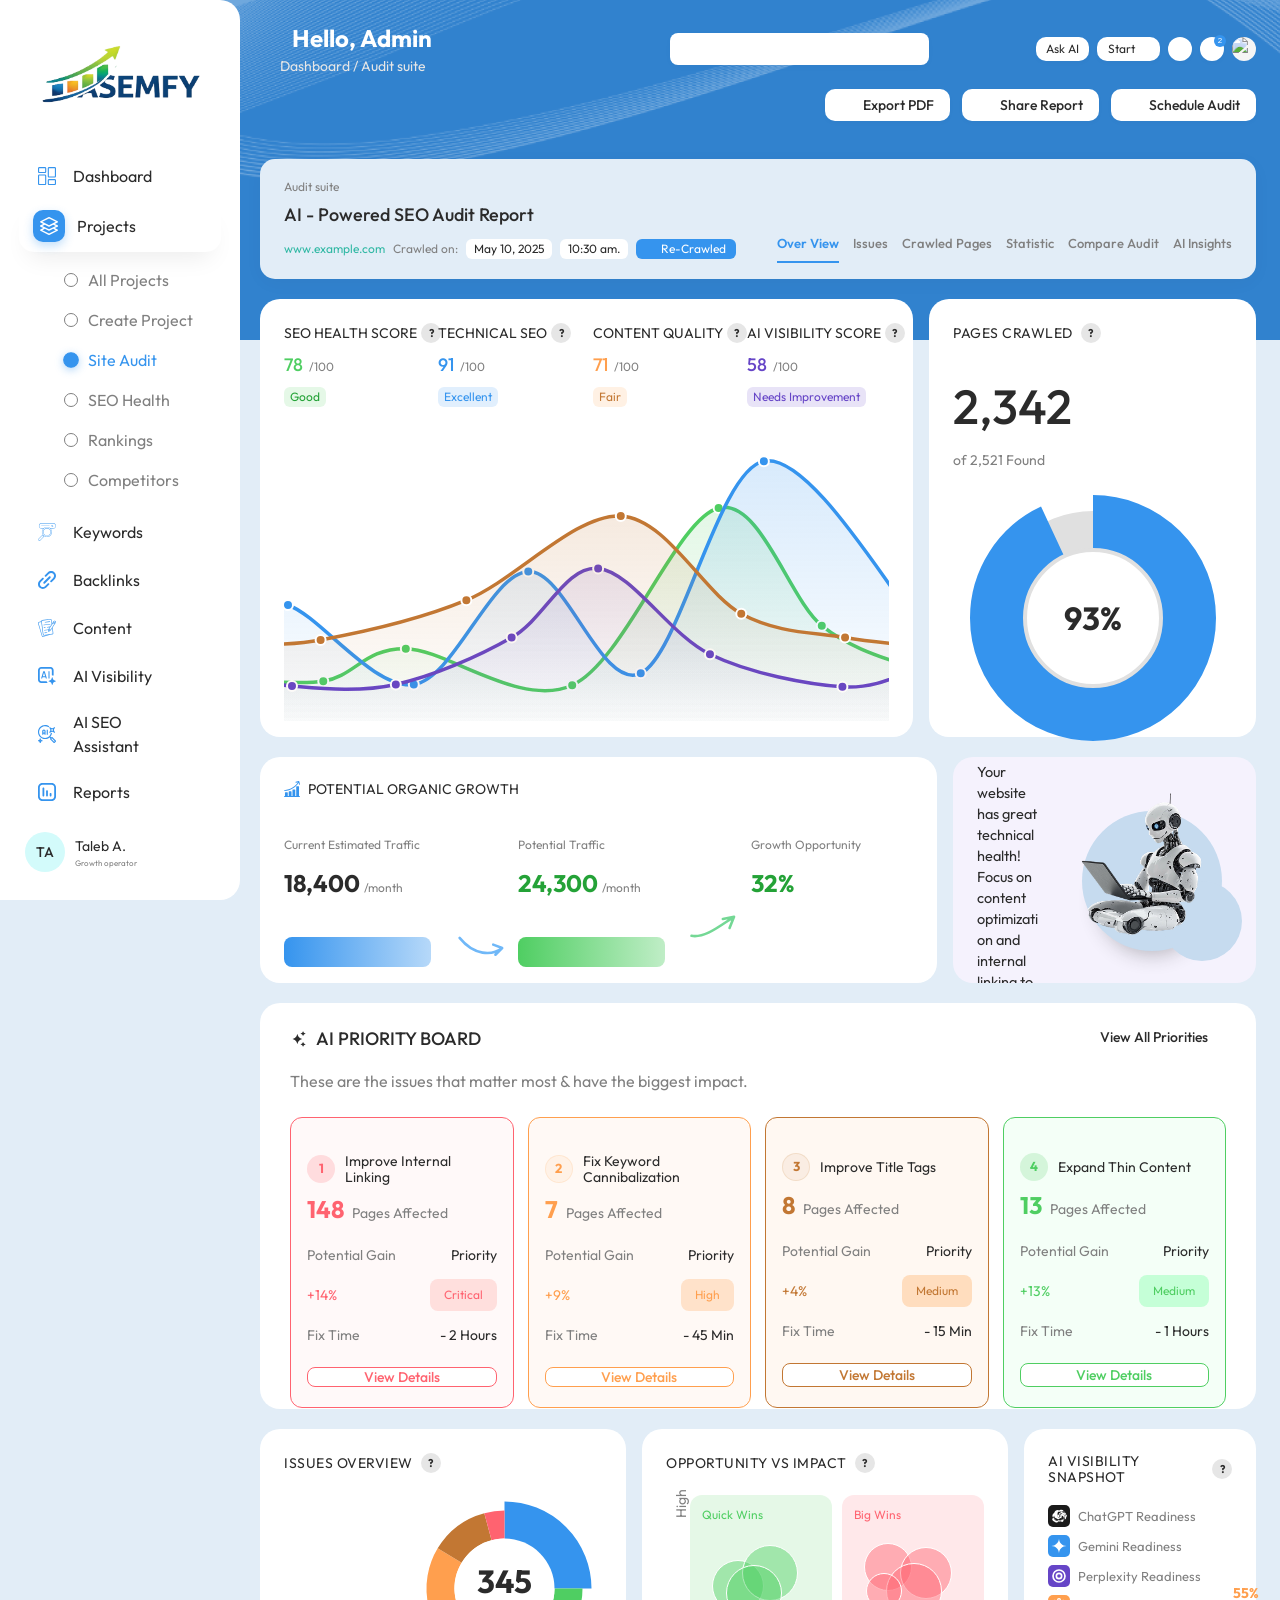
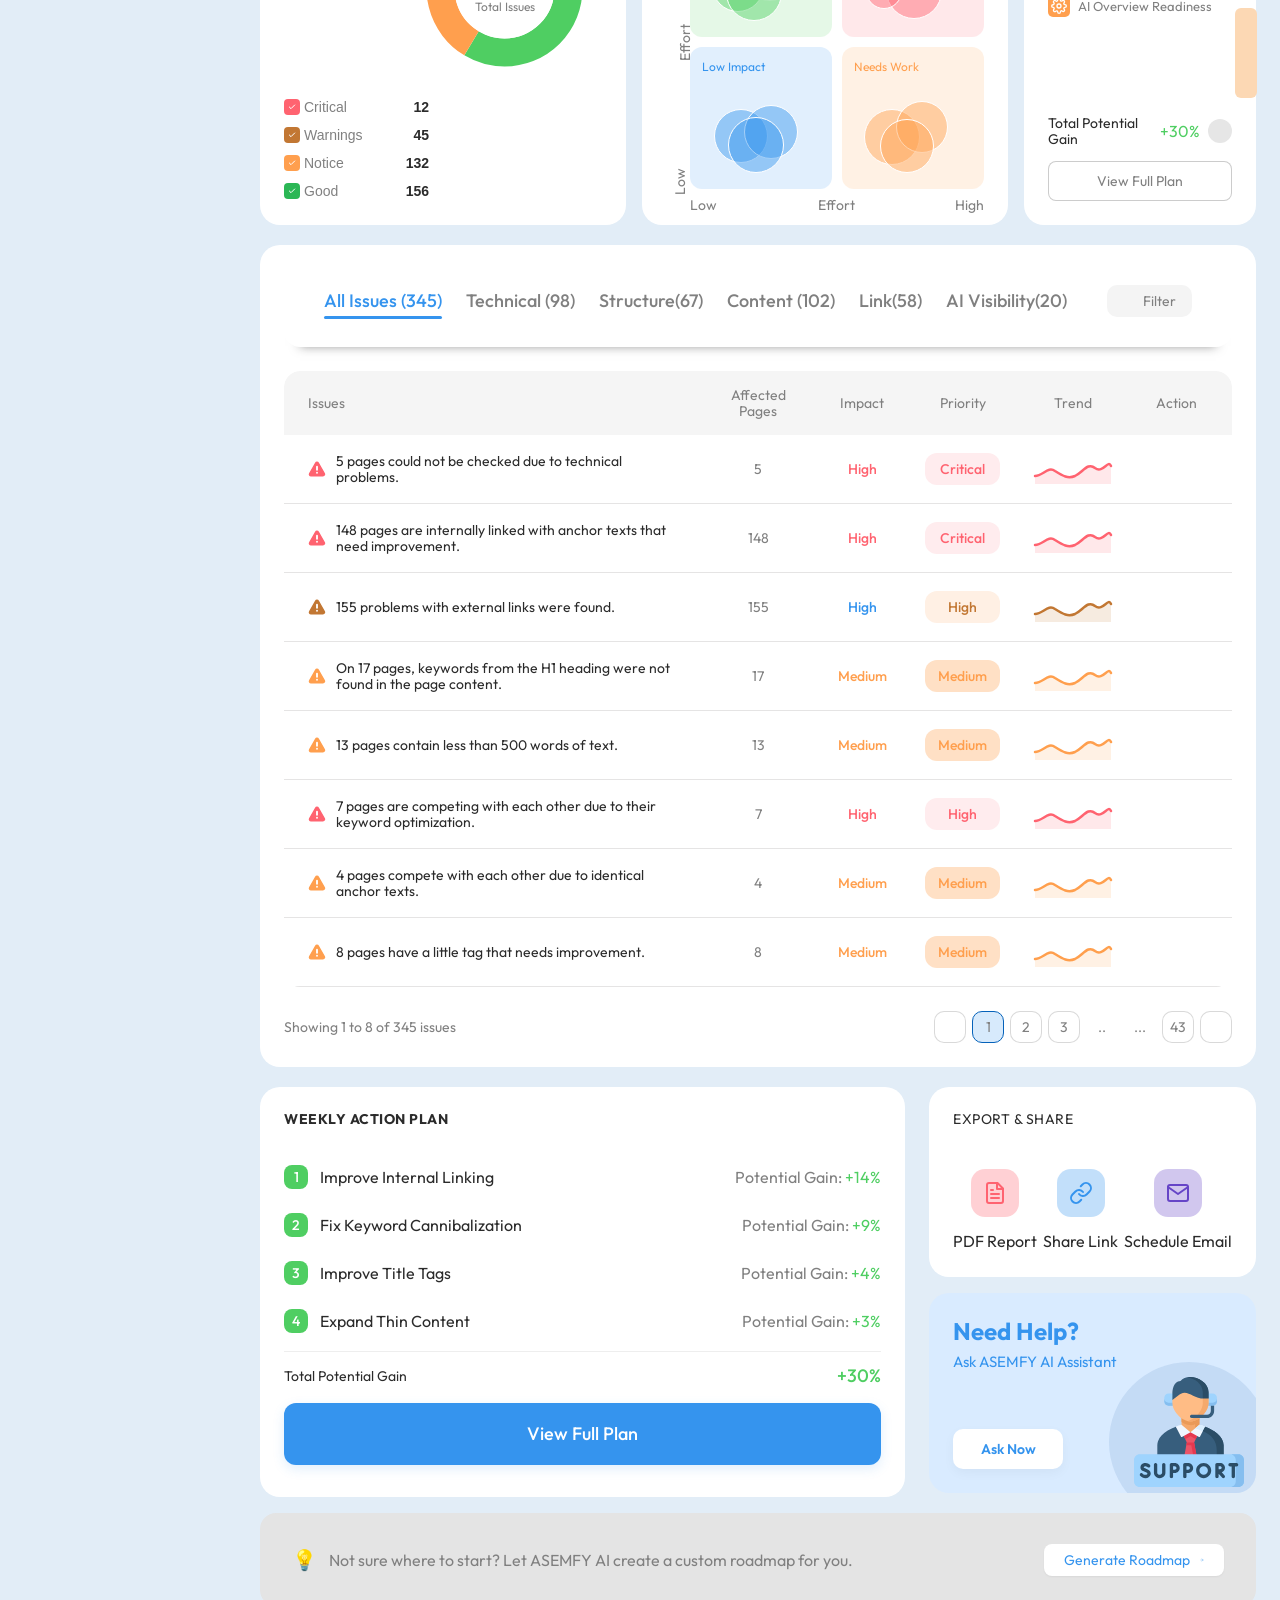
==== commit 60818c24: "feat: implement collapsible sidebar with floating submenu popovers and responsive logo switching" ====
--- a/index.html
+++ b/index.html
@@ -168,17 +168,18 @@
     <!-- ===== SIDEBAR ===== -->
     <aside class="sidebar" id="sidebar">
       <div class="logo-container">
-        <img src="assets/logo.png" alt="ASEMFY Logo" class="logo-img">
+        <img src="assets/logo.png" alt="ASEMFY Logo" class="logo-img full-logo">
+        <img src="assets/short.png" alt="ASEMFY Logo" class="logo-img short-logo">
       </div>
 
       <nav class="sidebar-menu">
-        <a href="#" class="menu-item">
+        <a href="#" class="menu-item" data-tooltip="Dashboard">
           <div class="menu-icon-box"><img src="assets/dashboard.svg" alt="Dashboard" class="menu-icon-img"></div>
           <span>Dashboard</span>
         </a>
 
         <div class="menu-section open">
-          <a href="#" class="menu-item projects-item active">
+          <a href="#" class="menu-item projects-item active" data-tooltip="Projects">
             <div class="menu-icon-box"><img src="assets/project.svg" alt="Projects" class="menu-icon-img"></div>
             <span>Projects</span>
             <i data-lucide="chevron-right" class="menu-chevron"></i>
@@ -193,52 +194,52 @@
           </div>
         </div>
 
-        <a href="#" class="menu-item">
+        <a href="#" class="menu-item" data-tooltip="Keywords">
           <div class="menu-icon-box"><img src="assets/keyward.svg" alt="Keywords" class="menu-icon-img"></div>
           <span>Keywords</span>
           <i data-lucide="chevron-right" class="menu-chevron"></i>
         </a>
-        <a href="#" class="menu-item">
+        <a href="#" class="menu-item" data-tooltip="Backlinks">
           <div class="menu-icon-box"><img src="assets/Group.svg" alt="Backlinks" class="menu-icon-img"></div>
           <span>Backlinks</span>
           <i data-lucide="chevron-right" class="menu-chevron"></i>
         </a>
-        <a href="#" class="menu-item">
+        <a href="#" class="menu-item" data-tooltip="Content">
           <div class="menu-icon-box"><img src="assets/content.svg" alt="Content" class="menu-icon-img"></div>
           <span>Content</span>
           <i data-lucide="chevron-right" class="menu-chevron"></i>
         </a>
-        <a href="#" class="menu-item">
+        <a href="#" class="menu-item" data-tooltip="AI Visibility">
           <div class="menu-icon-box"><img src="assets/visibility.svg" alt="AI Visibility" class="menu-icon-img"></div>
           <span>AI Visibility</span>
           <i data-lucide="chevron-right" class="menu-chevron"></i>
         </a>
-        <a href="#" class="menu-item">
+        <a href="#" class="menu-item" data-tooltip="AI SEO Assistant">
           <div class="menu-icon-box"><img src="assets/Ai.svg" alt="AI SEO Assistant" class="menu-icon-img"></div>
           <span>AI SEO Assistant</span>
           <i data-lucide="chevron-right" class="menu-chevron"></i>
         </a>
-        <a href="#" class="menu-item">
+        <a href="#" class="menu-item" data-tooltip="Reports">
           <div class="menu-icon-box"><img src="assets/report.svg" alt="Reports" class="menu-icon-img"></div>
           <span>Reports</span>
           <i data-lucide="chevron-right" class="menu-chevron"></i>
         </a>
-        <a href="#" class="menu-item">
+        <a href="#" class="menu-item" data-tooltip="Integrations">
           <div class="menu-icon-box"><img src="assets/intigrations.svg" alt="Integrations" class="menu-icon-img"></div>
           <span>Integrations</span>
           <i data-lucide="chevron-right" class="menu-chevron"></i>
         </a>
-        <a href="#" class="menu-item">
+        <a href="#" class="menu-item" data-tooltip="Tools">
           <div class="menu-icon-box"><img src="assets/tools.svg" alt="Tools" class="menu-icon-img"></div>
           <span>Tools</span>
           <i data-lucide="chevron-right" class="menu-chevron"></i>
         </a>
-        <a href="#" class="menu-item">
+        <a href="#" class="menu-item" data-tooltip="Administration">
           <div class="menu-icon-box"><img src="assets/admin.svg" alt="Administration" class="menu-icon-img"></div>
           <span>Administration</span>
           <i data-lucide="chevron-right" class="menu-chevron"></i>
         </a>
-        <a href="#" class="menu-item">
+        <a href="#" class="menu-item" data-tooltip="Settings">
           <div class="menu-icon-box"><img src="assets/seting.svg" alt="Settings" class="menu-icon-img"></div>
           <span>Settings</span>
           <i data-lucide="chevron-right" class="menu-chevron"></i>
@@ -1808,10 +1809,12 @@
                   <h4>Why It Matters</h4>
                   <span class="help-dot">?</span>
                 </div>
-                <p>When multiple pages target the same keyword, search engines get confused about which page to rank. This can split rankings and reduce your visibility.</p>
+                <p>When multiple pages target the same keyword, search engines get confused about which page to rank.
+                  This can split rankings and reduce your visibility.</p>
               </div>
               <div class="wmc-illustration">
-                <img src="assets/second.svg" alt="Why It Matters - Keyword Cannibalization" width="160" height="152" style="display: block;">
+                <img src="assets/second.svg" alt="Why It Matters - Keyword Cannibalization" width="160" height="152"
+                  style="display: block;">
               </div>
             </div>
           </div>
@@ -1832,6 +1835,10 @@
           <div class="details-split-grid">
             <!-- Left: Table Card -->
             <div class="card table-card details-table-container">
+              <!-- Header Description -->
+              <span class="header-desc">These keywords are targeted by multiple pages on your website. Consolidate and
+                optimize to improve rankings.</span>
+
               <!-- Filter Row -->
               <div class="table-filter-row">
                 <div class="search-box table-search-box">
@@ -1841,10 +1848,11 @@
 
                 <div class="filter-controls-right">
                   <div class="filter-dropdown-wrap">
-                    <select class="filter-select" id="cannibalizationIssueTypeFilter">
-                      <option value="all">All Issue Type</option>
-                      <option value="missing">Missing Internal Links</option>
-                      <option value="generic">Generic Anchor Text</option>
+                    <select class="filter-select" id="cannibalizationIntentFilter">
+                      <option value="all">All Intent</option>
+                      <option value="informational">Informational</option>
+                      <option value="commercial">Commercial</option>
+                      <option value="navigational">Navigational</option>
                     </select>
                   </div>
 
@@ -1853,126 +1861,566 @@
                       <option value="all">All Priority</option>
                       <option value="high">High</option>
                       <option value="medium">Medium</option>
+                      <option value="low">Low</option>
                     </select>
                   </div>
 
-                  <button class="btn btn-filter btn-advance"><i data-lucide="sliders"></i> Advance Filter</button>
-                  <button class="btn btn-export-csv" title="Export CSV"><i data-lucide="download"></i></button>
-                </div>
-              </div>
-
-              <!-- Table -->
-              <div class="table-wrap">
-                <table class="details-table">
-                  <thead>
-                    <tr>
-                      <th>URL</th>
-                      <th>Issues Type</th>
-                      <th>Example</th>
-                      <th>Impact</th>
-                      <th>Priority</th>
-                      <th>Action</th>
-                    </tr>
-                  </thead>
-                  <tbody id="cannibalizationDetailsTableBody">
-                    <tr class="clickable-row active" data-url="www.example.com/blog/keyword-cannibalization" data-issue-type="missing" data-priority="high">
-                      <td>
-                        <div class="url-cell">
-                          <a href="#" class="url-link">www.example.com/blog/keyword-cannibalization</a>
-                          <span class="url-date">Crawled: May 10, 2025</span>
-                        </div>
-                      </td>
-                      <td><span class="issue-type text-orange">Missing Internal Links</span></td>
-                      <td><span class="example-link text-gray">No links</span></td>
-                      <td>
-                        <div class="dots-impact">
-                          <span class="dot-fill bg-red"></span>
-                          <span class="dot-fill bg-red"></span>
-                          <span class="dot-fill bg-red"></span>
-                        </div>
-                      </td>
-                      <td><span class="badge b-red">High</span></td>
-                      <td>
-                        <div class="tbl-actions">
-                          <button class="tbl-act-btn btn-view" title="View"><i data-lucide="eye"></i></button>
-                          <button class="tbl-act-btn btn-delete" title="Delete"><i data-lucide="trash-2"></i></button>
-                          <button class="tbl-act-btn btn-more" title="More"><i data-lucide="more-vertical"></i></button>
-                        </div>
-                      </td>
-                    </tr>
-                  </tbody>
-                </table>
-              </div>
-
-              <!-- Table Pagination -->
-              <div class="details-pagination">
-                <span class="page-info">Showing 1 to 1 of 7 entries</span>
-                <div class="pagination-btns">
-                  <button class="pg-btn disabled"><i data-lucide="chevron-left"></i> Previous</button>
-                  <button class="pg-num active">1</button>
-                  <button class="pg-btn">Next <i data-lucide="chevron-right"></i></button>
-                </div>
-              </div>
+                </div>
+              </div>
+
+              <!-- Inner Table Card (Figma Design Pattern) -->
+              <div class="inner-table-card">
+                <!-- Table -->
+                <div class="table-wrap">
+                  <table class="details-table">
+                    <thead>
+                      <tr>
+                        <th>Keyword</th>
+                        <th>Cannibalization<br>Score</th>
+                        <th>Affected<br>pages</th>
+                        <th>Current<br>Position</th>
+                        <th>Potential<br>Gain</th>
+                        <th>Priority</th>
+                        <th>Action</th>
+                      </tr>
+                    </thead>
+                    <tbody id="cannibalizationDetailsTableBody">
+                      <!-- Row 1 -->
+                      <tr class="clickable-row active" data-keyword="seo audit tool" data-intent="informational"
+                        data-priority="high">
+                        <td>
+                          <div class="cannibalization-keyword-cell">
+                            <span class="keyword-text">seo audit tool</span>
+                            <span class="intent-tag informational">Informational</span>
+                          </div>
+                        </td>
+                        <td>
+                          <div class="score-circle-container">
+                            <div class="score-circle-wrapper">
+                              <svg viewBox="0 0 36 36">
+                                <path class="circle-bg"
+                                  d="M18 2.0845 a 15.9155 15.9155 0 0 1 0 31.831 a 15.9155 15.9155 0 0 1 0 -31.831"
+                                  fill="none" stroke="#E5E7EB" stroke-width="3" />
+                                <path class="circle" stroke-dasharray="85, 100" stroke="#FF6370"
+                                  d="M18 2.0845 a 15.9155 15.9155 0 0 1 0 31.831 a 15.9155 15.9155 0 0 1 0 -31.831"
+                                  fill="none" stroke-width="3" stroke-linecap="round" />
+                              </svg>
+                              <span class="score-value" style="color: #FF6370;">85</span>
+                            </div>
+                            <span class="score-label high">High</span>
+                          </div>
+                        </td>
+                        <td>
+                          <div class="stat-cell-wrap">
+                            <span class="val-text">3</span>
+                            <span class="view-pages-link">View Pages</span>
+                          </div>
+                        </td>
+                        <td>
+                          <div class="stat-cell-wrap">
+                            <span class="val-text">8.7</span>
+                            <span class="label-text">Average Position</span>
+                          </div>
+                        </td>
+                        <td>
+                          <div class="stat-cell-wrap">
+                            <span class="val-text" style="color: #4FCE62;">+520</span>
+                            <span class="label-text">Visits/month</span>
+                          </div>
+                        </td>
+                        <td><span class="badge b-red">High</span></td>
+                        <td>
+                          <div class="tbl-actions">
+                            <button class="tbl-act-btn btn-more" title="More"><i
+                                data-lucide="more-vertical"></i></button>
+                          </div>
+                        </td>
+                      </tr>
+
+                      <!-- Row 2 -->
+                      <tr class="clickable-row" data-keyword="keyword research tool" data-intent="informational"
+                        data-priority="high">
+                        <td>
+                          <div class="cannibalization-keyword-cell">
+                            <span class="keyword-text keyword-text-orange" style="color: #C07D33;">keyword research
+                              tool</span>
+                            <span class="intent-tag informational">Informational</span>
+                          </div>
+                        </td>
+                        <td>
+                          <div class="score-circle-container">
+                            <div class="score-circle-wrapper">
+                              <svg viewBox="0 0 36 36">
+                                <path class="circle-bg"
+                                  d="M18 2.0845 a 15.9155 15.9155 0 0 1 0 31.831 a 15.9155 15.9155 0 0 1 0 -31.831"
+                                  fill="none" stroke="#E5E7EB" stroke-width="3" />
+                                <path class="circle" stroke-dasharray="75, 100" stroke="#C07D33"
+                                  d="M18 2.0845 a 15.9155 15.9155 0 0 1 0 31.831 a 15.9155 15.9155 0 0 1 0 -31.831"
+                                  fill="none" stroke-width="3" stroke-linecap="round" />
+                              </svg>
+                              <span class="score-value" style="color: #C07D33;">75</span>
+                            </div>
+                            <span class="score-label high-brown">High</span>
+                          </div>
+                        </td>
+                        <td>
+                          <div class="stat-cell-wrap">
+                            <span class="val-text">2</span>
+                            <span class="view-pages-link">View Pages</span>
+                          </div>
+                        </td>
+                        <td>
+                          <div class="stat-cell-wrap">
+                            <span class="val-text">11.3</span>
+                            <span class="label-text">Average Position</span>
+                          </div>
+                        </td>
+                        <td>
+                          <div class="stat-cell-wrap">
+                            <span class="val-text" style="color: #4FCE62;">+320</span>
+                            <span class="label-text">Visits/month</span>
+                          </div>
+                        </td>
+                        <td><span class="badge b-red">High</span></td>
+                        <td>
+                          <div class="tbl-actions">
+                            <button class="tbl-act-btn btn-more" title="More"><i
+                                data-lucide="more-vertical"></i></button>
+                          </div>
+                        </td>
+                      </tr>
+
+                      <!-- Row 3 -->
+                      <tr class="clickable-row" data-keyword="backlink checker" data-intent="commercial"
+                        data-priority="medium">
+                        <td>
+                          <div class="cannibalization-keyword-cell">
+                            <span class="keyword-text keyword-text-dark">backlink checker</span>
+                            <span class="intent-tag commercial">Commercial</span>
+                          </div>
+                        </td>
+                        <td>
+                          <div class="score-circle-container">
+                            <div class="score-circle-wrapper">
+                              <svg viewBox="0 0 36 36">
+                                <path class="circle-bg"
+                                  d="M18 2.0845 a 15.9155 15.9155 0 0 1 0 31.831 a 15.9155 15.9155 0 0 1 0 -31.831"
+                                  fill="none" stroke="#E5E7EB" stroke-width="3" />
+                                <path class="circle" stroke-dasharray="65, 100" stroke="#FF9F4E"
+                                  d="M18 2.0845 a 15.9155 15.9155 0 0 1 0 31.831 a 15.9155 15.9155 0 0 1 0 -31.831"
+                                  fill="none" stroke-width="3" stroke-linecap="round" />
+                              </svg>
+                              <span class="score-value" style="color: #FF9F4E;">65</span>
+                            </div>
+                            <span class="score-label medium">Medium</span>
+                          </div>
+                        </td>
+                        <td>
+                          <div class="stat-cell-wrap">
+                            <span class="val-text">2</span>
+                            <span class="view-pages-link">View Pages</span>
+                          </div>
+                        </td>
+                        <td>
+                          <div class="stat-cell-wrap">
+                            <span class="val-text">13.1</span>
+                            <span class="label-text">Average Position</span>
+                          </div>
+                        </td>
+                        <td>
+                          <div class="stat-cell-wrap">
+                            <span class="val-text" style="color: #4FCE62;">+180</span>
+                            <span class="label-text">Visits/month</span>
+                          </div>
+                        </td>
+                        <td><span class="badge b-orange">Medium</span></td>
+                        <td>
+                          <div class="tbl-actions">
+                            <button class="tbl-act-btn btn-more" title="More"><i
+                                data-lucide="more-vertical"></i></button>
+                          </div>
+                        </td>
+                      </tr>
+
+                      <!-- Row 4 -->
+                      <tr class="clickable-row" data-keyword="on page seo" data-intent="informational"
+                        data-priority="medium">
+                        <td>
+                          <div class="cannibalization-keyword-cell">
+                            <span class="keyword-text keyword-text-dark">on page seo</span>
+                            <span class="intent-tag informational">Informational</span>
+                          </div>
+                        </td>
+                        <td>
+                          <div class="score-circle-container">
+                            <div class="score-circle-wrapper">
+                              <svg viewBox="0 0 36 36">
+                                <path class="circle-bg"
+                                  d="M18 2.0845 a 15.9155 15.9155 0 0 1 0 31.831 a 15.9155 15.9155 0 0 1 0 -31.831"
+                                  fill="none" stroke="#E5E7EB" stroke-width="3" />
+                                <path class="circle" stroke-dasharray="55, 100" stroke="#FF9F4E"
+                                  d="M18 2.0845 a 15.9155 15.9155 0 0 1 0 31.831 a 15.9155 15.9155 0 0 1 0 -31.831"
+                                  fill="none" stroke-width="3" stroke-linecap="round" />
+                              </svg>
+                              <span class="score-value" style="color: #FF9F4E;">55</span>
+                            </div>
+                            <span class="score-label medium">Medium</span>
+                          </div>
+                        </td>
+                        <td>
+                          <div class="stat-cell-wrap">
+                            <span class="val-text">2</span>
+                            <span class="view-pages-link">View Pages</span>
+                          </div>
+                        </td>
+                        <td>
+                          <div class="stat-cell-wrap">
+                            <span class="val-text">15.4</span>
+                            <span class="label-text">Average Position</span>
+                          </div>
+                        </td>
+                        <td>
+                          <div class="stat-cell-wrap">
+                            <span class="val-text" style="color: #4FCE62;">+150</span>
+                            <span class="label-text">Visits/month</span>
+                          </div>
+                        </td>
+                        <td><span class="badge b-orange">Medium</span></td>
+                        <td>
+                          <div class="tbl-actions">
+                            <button class="tbl-act-btn btn-more" title="More"><i
+                                data-lucide="more-vertical"></i></button>
+                          </div>
+                        </td>
+                      </tr>
+
+                      <!-- Row 5 -->
+                      <tr class="clickable-row" data-keyword="technical seo checklist" data-intent="informational"
+                        data-priority="low">
+                        <td>
+                          <div class="cannibalization-keyword-cell">
+                            <span class="keyword-text keyword-text-dark">technical seo checklist</span>
+                            <span class="intent-tag informational">Informational</span>
+                          </div>
+                        </td>
+                        <td>
+                          <div class="score-circle-container">
+                            <div class="score-circle-wrapper">
+                              <svg viewBox="0 0 36 36">
+                                <path class="circle-bg"
+                                  d="M18 2.0845 a 15.9155 15.9155 0 0 1 0 31.831 a 15.9155 15.9155 0 0 1 0 -31.831"
+                                  fill="none" stroke="#E5E7EB" stroke-width="3" />
+                                <path class="circle" stroke-dasharray="45, 100" stroke="#FF9F4E"
+                                  d="M18 2.0845 a 15.9155 15.9155 0 0 1 0 31.831 a 15.9155 15.9155 0 0 1 0 -31.831"
+                                  fill="none" stroke-width="3" stroke-linecap="round" />
+                              </svg>
+                              <span class="score-value" style="color: #FF9F4E;">45</span>
+                            </div>
+                            <span class="score-label medium">Medium</span>
+                          </div>
+                        </td>
+                        <td>
+                          <div class="stat-cell-wrap">
+                            <span class="val-text">2</span>
+                            <span class="view-pages-link">View Pages</span>
+                          </div>
+                        </td>
+                        <td>
+                          <div class="stat-cell-wrap">
+                            <span class="val-text">17.2</span>
+                            <span class="label-text">Average Position</span>
+                          </div>
+                        </td>
+                        <td>
+                          <div class="stat-cell-wrap">
+                            <span class="val-text" style="color: #4FCE62;">+90</span>
+                            <span class="label-text">Visits/month</span>
+                          </div>
+                        </td>
+                        <td><span class="badge b-green">Low</span></td>
+                        <td>
+                          <div class="tbl-actions">
+                            <button class="tbl-act-btn btn-more" title="More"><i
+                                data-lucide="more-vertical"></i></button>
+                          </div>
+                        </td>
+                      </tr>
+
+                      <!-- Row 6 -->
+                      <tr class="clickable-row" data-keyword="increase website traffic" data-intent="navigational"
+                        data-priority="low">
+                        <td>
+                          <div class="cannibalization-keyword-cell">
+                            <span class="keyword-text keyword-text-dark">increase website traffic</span>
+                            <span class="intent-tag navigational">Navigational</span>
+                          </div>
+                        </td>
+                        <td>
+                          <div class="score-circle-container">
+                            <div class="score-circle-wrapper">
+                              <svg viewBox="0 0 36 36">
+                                <path class="circle-bg"
+                                  d="M18 2.0845 a 15.9155 15.9155 0 0 1 0 31.831 a 15.9155 15.9155 0 0 1 0 -31.831"
+                                  fill="none" stroke="#E5E7EB" stroke-width="3" />
+                                <path class="circle" stroke-dasharray="35, 100" stroke="#4FCE62"
+                                  d="M18 2.0845 a 15.9155 15.9155 0 0 1 0 31.831 a 15.9155 15.9155 0 0 1 0 -31.831"
+                                  fill="none" stroke-width="3" stroke-linecap="round" />
+                              </svg>
+                              <span class="score-value" style="color: #4FCE62;">35</span>
+                            </div>
+                            <span class="score-label low">Low</span>
+                          </div>
+                        </td>
+                        <td>
+                          <div class="stat-cell-wrap">
+                            <span class="val-text">2</span>
+                            <span class="view-pages-link">View Pages</span>
+                          </div>
+                        </td>
+                        <td>
+                          <div class="stat-cell-wrap">
+                            <span class="val-text">21.6</span>
+                            <span class="label-text">Average Position</span>
+                          </div>
+                        </td>
+                        <td>
+                          <div class="stat-cell-wrap">
+                            <span class="val-text" style="color: #4FCE62;">+60</span>
+                            <span class="label-text">Visits/month</span>
+                          </div>
+                        </td>
+                        <td><span class="badge b-green">Low</span></td>
+                        <td>
+                          <div class="tbl-actions">
+                            <button class="tbl-act-btn btn-more" title="More"><i
+                                data-lucide="more-vertical"></i></button>
+                          </div>
+                        </td>
+                      </tr>
+
+                      <!-- Row 7 -->
+                      <tr class="clickable-row" data-keyword="seo tips" data-intent="navigational" data-priority="low">
+                        <td>
+                          <div class="cannibalization-keyword-cell">
+                            <span class="keyword-text keyword-text-dark">seo tips</span>
+                            <span class="intent-tag navigational">Navigational</span>
+                          </div>
+                        </td>
+                        <td>
+                          <div class="score-circle-container">
+                            <div class="score-circle-wrapper">
+                              <svg viewBox="0 0 36 36">
+                                <path class="circle-bg"
+                                  d="M18 2.0845 a 15.9155 15.9155 0 0 1 0 31.831 a 15.9155 15.9155 0 0 1 0 -31.831"
+                                  fill="none" stroke="#E5E7EB" stroke-width="3" />
+                                <path class="circle" stroke-dasharray="30, 100" stroke="#4FCE62"
+                                  d="M18 2.0845 a 15.9155 15.9155 0 0 1 0 31.831 a 15.9155 15.9155 0 0 1 0 -31.831"
+                                  fill="none" stroke-width="3" stroke-linecap="round" />
+                              </svg>
+                              <span class="score-value" style="color: #4FCE62;">30</span>
+                            </div>
+                            <span class="score-label low">Low</span>
+                          </div>
+                        </td>
+                        <td>
+                          <div class="stat-cell-wrap">
+                            <span class="val-text">2</span>
+                            <span class="view-pages-link">View Pages</span>
+                          </div>
+                        </td>
+                        <td>
+                          <div class="stat-cell-wrap">
+                            <span class="val-text">24.3</span>
+                            <span class="label-text">Average Position</span>
+                          </div>
+                        </td>
+                        <td>
+                          <div class="stat-cell-wrap">
+                            <span class="val-text" style="color: #4FCE62;">+40</span>
+                            <span class="label-text">Visits/month</span>
+                          </div>
+                        </td>
+                        <td><span class="badge b-green">Low</span></td>
+                        <td>
+                          <div class="tbl-actions">
+                            <button class="tbl-act-btn btn-more" title="More"><i
+                                data-lucide="more-vertical"></i></button>
+                          </div>
+                        </td>
+                      </tr>
+                    </tbody>
+                  </table>
+                </div>
+
+                <!-- Table Pagination -->
+                <div class="details-pagination">
+                  <span class="page-info">Showing 1 to 8 of 345 issues</span>
+                  <div class="pagination-btns">
+                    <button class="pg-btn disabled"><i data-lucide="chevron-left"></i></button>
+                    <button class="pg-num active">1</button>
+                    <button class="pg-num">2</button>
+                    <button class="pg-num">3</button>
+                    <span class="pg-dots">...</span>
+                    <button class="pg-num">43</button>
+                    <button class="pg-btn"><i data-lucide="chevron-right"></i></button>
+                  </div>
+                </div>
+              </div> <!-- End of .inner-table-card -->
             </div>
 
             <!-- Right: Details Sidebar Card -->
             <div class="details-right-column">
               <div class="card details-sidebar-card">
-                <div class="dsb-header">
-                  <div class="dsb-title-wrap">
-                    <h3 id="cannibalizationSelectedUrlText">www.example.com/blog/keyword-cannibalization</h3>
-                    <span class="url-sub-date">Crawled: May 10, 2025, 10:30 am</span>
-                  </div>
-                </div>
-
-                <div class="dsb-section">
-                  <span class="dsb-section-title">Issue Detected</span>
-                  <div class="dsb-issue-box">
-                    <span class="badge badge-orange-bg" id="cannibalizationSidebarIssueBadge">Missing Internal Links</span>
-                    <p id="cannibalizationSidebarIssueDesc">This page contains high-value content but has 0 incoming internal links from other blog posts.</p>
-                  </div>
-                </div>
-
-                <div class="dsb-section" id="cannibalizationSidebarExamplesContainer">
-                  <span class="examples-title">Examples on this page</span>
-                  <div class="example-item text-gray">No links to display</div>
-                </div>
-
-                <div class="dsb-section">
-                  <span class="dsb-section-title">AI Recommendation</span>
-                  <div class="dsb-ai-rec">
-                    <i data-lucide="sparkles" class="ai-icon"></i>
-                    <p id="cannibalizationSidebarAiRec">Add at least 3 incoming internal links from topically relevant pages using descriptive anchor texts to pass link authority.</p>
-                  </div>
+                <!-- Title & Keyword & Intent -->
+                <div class="sidebar-header-title">Selected Keyword Group</div>
+                <div class="sidebar-keyword-name" id="cannibalizationSelectedKeywordText">seo audit tool</div>
+                <div class="sidebar-intent-name" id="cannibalizationSelectedIntentText">Intent: Informational</div>
+
+                <!-- Divider -->
+                <div class="sidebar-divider-line"></div>
+
+                <!-- Overview -->
+                <div class="sidebar-overview-title">Overview</div>
+                <div class="sidebar-overview-body" id="cannibalizationSidebarOverviewDesc">This keyword is targeted by 3
+                  pages. Consolidate to a single best page and redirect or update the others.</div>
+
+                <!-- 3-Column Panel -->
+                <div class="sidebar-stat-panel-row">
+                  <div class="sidebar-stat-col">
+                    <div class="lbl">Cannibalization Score</div>
+                    <div class="val-red"><span id="cannibalizationScoreNum">85</span> <span class="val-sub">/ 100</span>
+                    </div>
+                  </div>
+                  <div class="sidebar-v-divider"></div>
+                  <div class="sidebar-stat-col">
+                    <div class="lbl">Impact</div>
+                    <div class="val-red" id="cannibalizationImpactValue">High</div>
+                  </div>
+                  <div class="sidebar-v-divider"></div>
+                  <div class="sidebar-stat-col">
+                    <div class="lbl">Potential Gain</div>
+                    <div class="val-red"><span id="cannibalizationGainNum">+520</span> <span class="val-sub">Visits /
+                        month</span></div>
+                  </div>
+                </div>
+
+                <!-- Affected Pages Box -->
+                <div class="affected-pages-box">
+                  <div class="ap-header-row">
+                    <div><span class="ap-title">Affected Pages </span><span class="ap-title-num">(3)</span></div>
+                    <span class="ap-pos-label">Current Pos.</span>
+                  </div>
+
+                  <div id="cannibalizationAffectedPagesList">
+                    <!-- Item 1 -->
+                    <div class="ap-item-row">
+                      <div class="ap-item-left">
+                        <i data-lucide="crown"
+                          style="width: 12px; height: 12px; color: #F5C527; flex-shrink: 0; margin-top: 2px;"></i>
+                        <div>
+                          <a href="#" class="ap-link">www.example.com/blog/seo-audit-tool</a>
+                          <span class="ap-meta">Word Count 2,450 Updated: May 8,2025</span>
+                        </div>
+                      </div>
+                      <span class="ap-pos-val">5</span>
+                    </div>
+
+                    <!-- Item 2 -->
+                    <div class="ap-item-row">
+                      <div class="ap-item-left">
+                        <span
+                          style="font-size: 12px; color: #808080; width: 12px; text-align: center; display: inline-block;">2</span>
+                        <div>
+                          <a href="#" class="ap-link">www.example.com/tools/seo-audit</a>
+                          <span class="ap-meta">Word Count 1,890 Updated: Apr 20,2025</span>
+                        </div>
+                      </div>
+                      <span class="ap-pos-val">11</span>
+                    </div>
+
+                    <!-- Item 3 -->
+                    <div class="ap-item-row">
+                      <div class="ap-item-left">
+                        <span
+                          style="font-size: 12px; color: #808080; width: 12px; text-align: center; display: inline-block;">3</span>
+                        <div>
+                          <a href="#" class="ap-link">www.example.com/blog/website-audit-guide</a>
+                          <span class="ap-meta">Word Count 1,520 Updated: Mar 15,2025</span>
+                        </div>
+                      </div>
+                      <span class="ap-pos-val">19</span>
+                    </div>
+                  </div>
+
+                  <a href="#" class="view-all-pages-link">View all 3 Pages</a>
+                </div>
+
+                <!-- AI Recommendation Box -->
+                <div class="ai-rec-box">
+                  <div class="ai-rec-header">
+                    <i data-lucide="bot" style="width: 14px; height: 14px; color: #4FCE62;"></i>
+                    <span>AI Recommendation</span>
+                  </div>
+
+                  <div class="ai-rec-desc">Keep the best ranking page as the page and redirect or update the other 2
+                    pages with unique content and internal linking.</div>
+
+                  <div class="ai-rec-action-title">Recommended Action</div>
+
+                  <ul class="ai-rec-action-list">
+                    <li>
+                      <span class="bullet-dot"></span>
+                      <span class="lbl-dark">Keep:</span>
+                      <span class="lbl-gray">/blog/seo-audit-tool (Best ranking)</span>
+                    </li>
+                    <li>
+                      <span class="bullet-dot"></span>
+                      <span class="lbl-dark">Redirect:</span>
+                      <span class="lbl-gray">/tools/seo-audit → /blog/seo-audit-tool</span>
+                    </li>
+                    <li>
+                      <span class="bullet-dot"></span>
+                      <span class="lbl-dark">Update:</span>
+                      <span class="lbl-gray">/blog/website-audit-guide (Different angle)</span>
+                    </li>
+                  </ul>
                 </div>
               </div>
 
               <!-- Bottom Card: Expected Impact Separate Card -->
-              <div class="card expected-impact-card">
-                <div class="eic-header">
-                  <span class="dsb-section-title">Expected Impact</span>
-                </div>
-                <div class="sidebar-impact-row">
-                  <div class="sidebar-impact-circle-card">
-                    <div class="sic-circle circle-green">
-                      <i data-lucide="trending-up"></i>
-                    </div>
-                    <span class="sic-num text-green">+12%</span>
-                    <span class="sic-label">Traffic Gain</span>
-                  </div>
-                  <div class="sidebar-impact-circle-card">
-                    <div class="sic-circle circle-red">
-                      <i data-lucide="bar-chart-2"></i>
-                    </div>
-                    <span class="sic-num text-red">High</span>
-                    <span class="sic-label">Impact</span>
-                  </div>
-                  <div class="sidebar-impact-circle-card">
-                    <div class="sic-circle circle-blue-time">
-                      <i data-lucide="clock"></i>
-                    </div>
-                    <span class="sic-num text-blue">~15 Min</span>
-                    <span class="sic-label">Fix Time</span>
+              <div class="eic-card-wrap">
+                <div class="eic-card-title">Expected Impact</div>
+                <div class="eic-card-divider"></div>
+                <div class="eic-card-row">
+                  <!-- Metric 1 -->
+                  <div class="eic-card-item">
+                    <div class="eic-circ eic-circ-green">
+                      <i data-lucide="trending-up" style="width:18px;height:18px;stroke:#4FCE62;"></i>
+                    </div>
+                    <div class="eic-card-text">
+                      <span class="eic-card-val eic-val-c-green">+520</span>
+                      <span class="eic-card-lbl">Visits / month</span>
+                    </div>
+                  </div>
+                  <!-- Metric 2 -->
+                  <div class="eic-card-item">
+                    <div class="eic-circ eic-circ-red">
+                      <i data-lucide="bar-chart-2" style="width:18px;height:18px;stroke:#FF6370;"></i>
+                    </div>
+                    <div class="eic-card-text">
+                      <span class="eic-card-val eic-val-c-red">High</span>
+                      <span class="eic-card-lbl">Impact</span>
+                    </div>
+                  </div>
+                  <!-- Metric 3 -->
+                  <div class="eic-card-item">
+                    <div class="eic-circ eic-circ-blue">
+                      <i data-lucide="clock" style="width:18px;height:18px;stroke:#3594EE;"></i>
+                    </div>
+                    <div class="eic-card-text">
+                      <span class="eic-card-val eic-val-c-blue">~48 Min.</span>
+                      <span class="eic-card-lbl">Fix Time</span>
+                    </div>
                   </div>
                 </div>
               </div>
--- a/css/style.css
+++ b/css/style.css
@@ -71,23 +71,34 @@
   background: var(--card);
   border-radius: 0 20px 20px 0;
   margin: 0;
-  padding: 0 0 20px;
+  padding: 0 0 16px;
   display: flex;
   flex-direction: column;
   flex-shrink: 0;
+  overflow: hidden;
+  z-index: 100;
+  transition: width 0.35s cubic-bezier(0.4, 0, 0.2, 1),
+    padding 0.35s cubic-bezier(0.4, 0, 0.2, 1),
+    background-color 0.3s ease,
+    box-shadow 0.35s ease;
+}
+
+.sidebar-menu {
+  display: flex;
+  flex-direction: column;
+  gap: 0;
+  flex-grow: 1;
+  padding: 0 19px;
   overflow-y: auto;
-  overflow-x: hidden;
-  z-index: 100;
-  transition: all 0.35s cubic-bezier(0.4, 0, 0.2, 1);
-}
-
-.sidebar::-webkit-scrollbar {
-  width: 4px;
-}
-
-.sidebar::-webkit-scrollbar-thumb {
-  background: rgba(0, 0, 0, 0.08);
-  border-radius: 4px;
+  overflow-x: visible;
+  scrollbar-width: none;
+  -ms-overflow-style: none;
+}
+
+.sidebar-menu::-webkit-scrollbar {
+  display: none;
+  width: 0;
+  height: 0;
 }
 
 .dashboard-container {
@@ -97,13 +108,317 @@
 }
 
 .dashboard-container.sidebar-closed {
-  --active-sidebar-w: 0px;
-}
-
-.dashboard-container.sidebar-closed .sidebar {
-  transform: translateX(-100%);
-  opacity: 0;
-  pointer-events: none;
+  --active-sidebar-w: 96px;
+}
+
+@media (min-width: 1025px) {
+  .dashboard-container.sidebar-closed .sidebar {
+    width: 96px;
+    transform: none;
+    opacity: 1;
+    pointer-events: auto;
+    overflow: hidden;
+    padding: 12px 0 16px 0;
+    align-items: center;
+    border-radius: 0 24px 24px 0;
+    box-shadow: 4px 0 25px rgba(0, 0, 0, 0.04);
+  }
+
+  /* Logo container in collapsed sidebar */
+  .dashboard-container.sidebar-closed .sidebar .logo-container {
+    padding: 4px 0 12px 0;
+    margin-bottom: 4px;
+    width: 100%;
+    justify-content: center;
+    align-items: center;
+    display: flex;
+    flex-shrink: 0;
+  }
+
+  .dashboard-container.sidebar-closed .sidebar .logo-img.full-logo {
+    display: none !important;
+    opacity: 0 !important;
+    max-height: 0 !important;
+    overflow: hidden !important;
+    margin: 0 !important;
+  }
+
+  .dashboard-container.sidebar-closed .sidebar .logo-img.short-logo {
+    display: block !important;
+    opacity: 1 !important;
+    width: 91px !important;
+    height: 68px !important;
+    max-width: 91px !important;
+    max-height: 68px !important;
+    object-fit: contain !important;
+    margin: 0 auto !important;
+    transition: opacity 0.3s ease 0.05s, max-height 0.35s ease;
+  }
+
+  /* Sidebar Menu in collapsed state - pixel-perfect center alignment axis */
+  .dashboard-container.sidebar-closed .sidebar .sidebar-menu {
+    padding: 4px 0 !important;
+    width: 100% !important;
+    display: flex !important;
+    flex-direction: column !important;
+    align-items: center !important;
+    gap: 4px !important;
+    flex-grow: 1 !important;
+    overflow-y: auto !important;
+    overflow-x: visible !important;
+    scrollbar-width: none !important;
+  }
+
+  /* Menu items in collapsed state */
+  .dashboard-container.sidebar-closed .sidebar .menu-item {
+    width: 100% !important;
+    max-width: 48px !important;
+    height: 48px !important;
+    padding: 0 !important;
+    margin: 2px 0 !important;
+    display: flex !important;
+    justify-content: center !important;
+    align-items: center !important;
+    border-radius: 14px !important;
+    position: relative !important;
+    transition: all 0.3s cubic-bezier(0.4, 0, 0.2, 1);
+  }
+
+  /* Smoothly hide text and chevron when collapsed */
+  .dashboard-container.sidebar-closed .sidebar .menu-item span,
+  .dashboard-container.sidebar-closed .sidebar .menu-item .menu-chevron {
+    opacity: 0 !important;
+    max-width: 0 !important;
+    margin: 0 !important;
+    padding: 0 !important;
+    overflow: hidden !important;
+    pointer-events: none !important;
+    white-space: nowrap !important;
+    transition: opacity 0.2s ease, max-width 0.35s cubic-bezier(0.4, 0, 0.2, 1);
+  }
+
+  /* Icon box styling when collapsed */
+  .dashboard-container.sidebar-closed .sidebar .menu-icon-box {
+    width: 40px !important;
+    height: 40px !important;
+    border-radius: 12px !important;
+    margin: 0 !important;
+    display: flex !important;
+    align-items: center !important;
+    justify-content: center !important;
+    flex-shrink: 0 !important;
+    transition: all 0.2s ease;
+  }
+
+  /* Active menu item in collapsed state */
+  .dashboard-container.sidebar-closed .sidebar .menu-item.active,
+  .dashboard-container.sidebar-closed .sidebar .menu-section.open .menu-item.active {
+    background: transparent !important;
+    box-shadow: none !important;
+    padding: 0 !important;
+  }
+
+  .dashboard-container.sidebar-closed .sidebar .menu-item.active .menu-icon-box,
+  .dashboard-container.sidebar-closed .sidebar .menu-section.open .menu-item.active .menu-icon-box {
+    width: 44px !important;
+    height: 44px !important;
+    background: var(--blue, #3594EE) !important;
+    border-radius: 14px !important;
+    box-shadow: 0 8px 20px rgba(53, 148, 238, 0.35) !important;
+  }
+
+  .dashboard-container.sidebar-closed .sidebar .menu-item.active .menu-icon-img,
+  .dashboard-container.sidebar-closed .sidebar .menu-section.open .menu-item.active .menu-icon-img {
+    filter: brightness(0) invert(1);
+    width: 20px !important;
+    height: 20px !important;
+  }
+
+  /* Hover state for inactive menu items */
+  .dashboard-container.sidebar-closed .sidebar .menu-item:not(.active):hover .menu-icon-box {
+    background: rgba(53, 148, 238, 0.12) !important;
+    transform: scale(1.05);
+  }
+
+  /* Menu section wrapper when collapsed */
+  .dashboard-container.sidebar-closed .sidebar .menu-section {
+    position: relative !important;
+    width: 100% !important;
+    display: flex !important;
+    flex-direction: column !important;
+    align-items: center !important;
+  }
+
+  /* Floating Submenu Popover using position: fixed */
+  .dashboard-container.sidebar-closed .sidebar .menu-section .submenu {
+    display: none;
+    position: fixed;
+    left: 104px;
+    transform: translateY(-50%);
+    z-index: 2000;
+    background: var(--card, #ffffff);
+    border-radius: 20px;
+    box-shadow: 0 12px 35px rgba(0, 0, 0, 0.15), 0 4px 15px rgba(0, 0, 0, 0.05);
+    padding: 18px 24px;
+    min-width: 210px;
+    width: max-content;
+    flex-direction: column;
+    gap: 12px;
+    border: 1px solid rgba(0, 0, 0, 0.05);
+    pointer-events: auto;
+    opacity: 0;
+    visibility: hidden;
+    transition: opacity 0.25s ease, transform 0.25s ease, visibility 0.25s ease;
+  }
+
+  /* Show Submenu Popover ONLY on Hover / Focus in Collapsed State */
+  .dashboard-container.sidebar-closed .sidebar .menu-section:hover .submenu,
+  .dashboard-container.sidebar-closed .sidebar .menu-section:focus-within .submenu {
+    display: flex !important;
+    opacity: 1 !important;
+    visibility: visible !important;
+    transform: translateY(-50%) translateX(4px) !important;
+  }
+
+  /* Dark mode floating popover */
+  [data-theme="dark"] .dashboard-container.sidebar-closed .sidebar .menu-section .submenu {
+    background: #1e2430 !important;
+    border-color: rgba(255, 255, 255, 0.08) !important;
+    box-shadow: 0 15px 40px rgba(0, 0, 0, 0.45) !important;
+  }
+
+  /* Submenu items inside floating popover */
+  .dashboard-container.sidebar-closed .sidebar .submenu-item {
+    padding: 6px 0;
+    margin: 0;
+    gap: 14px;
+    display: flex;
+    align-items: center;
+    font-size: 15px;
+    font-family: 'Outfit', sans-serif;
+    color: #666666 !important;
+    text-decoration: none;
+    transition: color 0.2s ease;
+  }
+
+  .dashboard-container.sidebar-closed .sidebar .submenu-item span:not(.submenu-dot) {
+    display: inline-block !important;
+    color: inherit !important;
+    font-size: 15px !important;
+    font-weight: 400 !important;
+    opacity: 1 !important;
+    max-width: none !important;
+  }
+
+  /* Radio-style dots in floating popover matching user screenshot */
+  .dashboard-container.sidebar-closed .sidebar .submenu-dot {
+    width: 14px;
+    height: 14px;
+    border-radius: 50%;
+    border: 1.5px solid #a0a0a0;
+    background: transparent;
+    flex-shrink: 0;
+    box-shadow: none;
+    transition: all 0.2s ease;
+  }
+
+  .dashboard-container.sidebar-closed .sidebar .submenu-item:hover {
+    color: #3594EE !important;
+  }
+
+  .dashboard-container.sidebar-closed .sidebar .submenu-item:hover .submenu-dot {
+    border-color: #3594EE;
+    transform: scale(1.1);
+  }
+
+  .dashboard-container.sidebar-closed .sidebar .submenu-item.active,
+  .dashboard-container.sidebar-closed .sidebar .submenu-item.active span:not(.submenu-dot) {
+    color: #2b2b2b !important;
+    font-weight: 500 !important;
+  }
+
+  [data-theme="dark"] .dashboard-container.sidebar-closed .sidebar .submenu-item.active,
+  [data-theme="dark"] .dashboard-container.sidebar-closed .sidebar .submenu-item.active span:not(.submenu-dot) {
+    color: #ffffff !important;
+  }
+
+  .dashboard-container.sidebar-closed .sidebar .submenu-item.active .submenu-dot,
+  .dashboard-container.sidebar-closed .sidebar .submenu-dot.filled {
+    background: #3594EE !important;
+    border-color: #3594EE !important;
+    box-shadow: 0 2px 8px rgba(53, 148, 238, 0.4) !important;
+  }
+
+  /* User Profile in Collapsed Sidebar - pixel-perfect alignment with menu icons */
+  .dashboard-container.sidebar-closed .sidebar .user-profile {
+    padding: 10px 0 16px 0 !important;
+    margin: auto 0 0 0 !important;
+    width: 100% !important;
+    display: flex !important;
+    justify-content: center !important;
+    align-items: center !important;
+    gap: 0 !important;
+    flex-shrink: 0 !important;
+    box-sizing: border-box !important;
+  }
+
+  .dashboard-container.sidebar-closed .sidebar .user-profile .profile-info {
+    display: none !important;
+    opacity: 0 !important;
+    max-width: 0 !important;
+    overflow: hidden !important;
+    margin: 0 !important;
+    padding: 0 !important;
+    pointer-events: none !important;
+  }
+
+  .dashboard-container.sidebar-closed .sidebar .avatar {
+    width: 40px !important;
+    height: 40px !important;
+    font-size: 14px !important;
+    font-weight: 600 !important;
+    background: #D3FBFB !important;
+    color: #008080 !important;
+    margin: 0 auto !important;
+    display: flex !important;
+    align-items: center !important;
+    justify-content: center !important;
+    border-radius: 50% !important;
+    flex-shrink: 0 !important;
+    box-sizing: border-box !important;
+  }
+
+  /* Tooltip for items without submenu in collapsed state */
+  .dashboard-container.sidebar-closed .sidebar .menu-item:not(.projects-item)::after {
+    content: attr(data-tooltip);
+    position: fixed;
+    left: 104px;
+    top: auto;
+    background: #2b2b2b;
+    color: #ffffff;
+    padding: 6px 14px;
+    border-radius: 8px;
+    font-size: 13px;
+    font-family: 'Outfit', sans-serif;
+    font-weight: 400;
+    white-space: nowrap;
+    pointer-events: none;
+    opacity: 0;
+    visibility: hidden;
+    transition: opacity 0.2s ease, transform 0.2s ease;
+    z-index: 2100;
+    box-shadow: 0 4px 14px rgba(0,0,0,0.15);
+  }
+
+  .dashboard-container.sidebar-closed .sidebar .menu-item:not(.projects-item):hover::after {
+    opacity: 1;
+    visibility: visible;
+  }
+
+  [data-theme="dark"] .dashboard-container.sidebar-closed .sidebar .menu-item:not(.projects-item)::after {
+    background: #ffffff;
+    color: #1e2430;
+  }
 }
 
 .logo-container {
@@ -122,6 +437,10 @@
   display: block;
   opacity: 1;
   transition: all 0.2s ease-in-out;
+}
+
+.logo-img.short-logo {
+  display: none;
 }
 
 
@@ -7777,4 +8096,932 @@
     width: 100% !important;
     justify-content: center !important;
   }
+}
+
+/* Custom styles for Fix Keyword Cannibalization Details Page */
+.cannibalization-keyword-cell {
+  display: flex;
+  flex-direction: column;
+  gap: 4px;
+}
+
+.cannibalization-keyword-cell .keyword-text {
+  font-size: 15px !important;
+  font-weight: 600 !important;
+  color: #FF6370 !important;
+  font-family: 'Outfit', sans-serif !important;
+}
+
+.cannibalization-keyword-cell .keyword-text-orange {
+  color: #FF9F4E !important;
+}
+
+.cannibalization-keyword-cell .keyword-text-dark {
+  color: #2B2B2B !important;
+}
+
+.intent-tag {
+  font-size: 12px !important;
+  font-weight: 500 !important;
+  font-family: 'Outfit', sans-serif !important;
+}
+
+.intent-tag.informational {
+  color: #6366F1 !important;
+}
+
+.intent-tag.commercial {
+  color: #F97316 !important;
+}
+
+.intent-tag.navigational {
+  color: #3B82F6 !important;
+}
+
+/* Score Circle Indicator */
+.score-circle-container {
+  display: flex;
+  flex-direction: column;
+  align-items: center;
+  gap: 4px;
+  justify-content: center;
+}
+
+.score-circle-wrapper {
+  position: relative;
+  width: 42px;
+  height: 42px;
+  display: flex;
+  align-items: center;
+  justify-content: center;
+}
+
+.score-circle-wrapper svg {
+  transform: rotate(-90deg);
+  width: 100%;
+  height: 100%;
+}
+
+.score-circle-wrapper .score-value {
+  position: absolute;
+  font-size: 12px !important;
+  font-weight: 600 !important;
+  color: #2B2B2B !important;
+  font-family: 'Outfit', sans-serif !important;
+}
+
+.score-circle-container .score-label {
+  font-size: 12px !important;
+  font-weight: 500 !important;
+  font-family: 'Outfit', sans-serif !important;
+  text-transform: capitalize;
+}
+
+.score-circle-container .score-label.high {
+  color: #FF6370 !important;
+}
+
+.score-circle-container .score-label.high-brown {
+  color: #C07D33 !important;
+}
+
+.score-circle-container .score-label.medium {
+  color: #FF9F4E !important;
+}
+
+.score-circle-container .score-label.low {
+  color: #4FCE62 !important;
+}
+
+/* Cannibalization Table Header & Active Row Styling */
+#details-view-cannibalization .header-desc {
+  color: #808080 !important;
+  font-size: 12px !important;
+  font-family: 'Outfit', sans-serif !important;
+  font-weight: 400 !important;
+  line-height: 16px !important;
+  word-wrap: break-word !important;
+  margin-bottom: 16px !important;
+  display: block !important;
+}
+
+/* Inner Table Box (Figma Design Pattern) */
+#details-view-cannibalization .inner-table-card {
+  background: #FFFFFF !important;
+  border: 1px solid #EAEAEA !important;
+  border-radius: 12px !important;
+  overflow: hidden !important;
+  margin-top: 16px !important;
+  box-shadow: 0px 2px 8px rgba(0, 0, 0, 0.02) !important;
+}
+
+#details-view-cannibalization .details-table th {
+  height: 52px !important;
+  background: #F5F5F5 !important;
+  font-size: 13px !important;
+  font-weight: 500 !important;
+  color: #808080 !important;
+  font-family: 'Outfit', sans-serif !important;
+  line-height: 1.2 !important;
+  white-space: normal !important;
+  vertical-align: middle !important;
+}
+
+#details-view-cannibalization .details-table th:first-child {
+  border-top-left-radius: 10px !important;
+}
+
+#details-view-cannibalization .details-table th:last-child {
+  border-top-right-radius: 10px !important;
+}
+
+#details-view-cannibalization .details-table tr.clickable-row.active td {
+  background: rgba(255, 99, 112, 0.08) !important;
+}
+
+#details-view-cannibalization .details-table tr.clickable-row.active td:first-child {
+  border-left: 3px solid #FF6370 !important;
+}
+
+/* Column Alignments & Widths */
+#details-view-cannibalization .details-table th:nth-child(1),
+#details-view-cannibalization .details-table td:nth-child(1) {
+  padding-left: 16px !important;
+  text-align: left !important;
+  width: 25% !important;
+}
+
+#details-view-cannibalization .details-table th:nth-child(2),
+#details-view-cannibalization .details-table td:nth-child(2) {
+  text-align: center !important;
+  width: 17% !important;
+}
+
+#details-view-cannibalization .details-table th:nth-child(3),
+#details-view-cannibalization .details-table td:nth-child(3) {
+  text-align: center !important;
+  width: 14% !important;
+}
+
+#details-view-cannibalization .details-table th:nth-child(4),
+#details-view-cannibalization .details-table td:nth-child(4) {
+  text-align: center !important;
+  width: 15% !important;
+}
+
+#details-view-cannibalization .details-table th:nth-child(5),
+#details-view-cannibalization .details-table td:nth-child(5) {
+  text-align: center !important;
+  width: 15% !important;
+}
+
+#details-view-cannibalization .details-table th:nth-child(6),
+#details-view-cannibalization .details-table td:nth-child(6) {
+  text-align: center !important;
+  width: 10% !important;
+}
+
+#details-view-cannibalization .details-table th:nth-child(7),
+#details-view-cannibalization .details-table td:nth-child(7) {
+  text-align: center !important;
+  padding-right: 12px !important;
+  width: 4% !important;
+}
+
+/* Stat cell details layout */
+.stat-cell-wrap {
+  display: flex;
+  flex-direction: column;
+  gap: 2px;
+}
+
+.stat-cell-wrap .val-text {
+  font-size: 15px !important;
+  font-weight: 600 !important;
+  color: #2B2B2B !important;
+  font-family: 'Outfit', sans-serif !important;
+}
+
+.stat-cell-wrap .label-text {
+  font-size: 11px !important;
+  color: #808080 !important;
+  font-family: 'Outfit', sans-serif !important;
+}
+
+.view-pages-link {
+  font-size: 12px !important;
+  color: #3594EE !important;
+  text-decoration: underline !important;
+  font-family: 'Outfit', sans-serif !important;
+  cursor: pointer;
+  font-weight: 500 !important;
+}
+
+/* Sidebar Split Panel according to exact user prompt */
+#details-view-cannibalization .details-split-grid {
+  display: grid !important;
+  grid-template-columns: 1fr 420px !important;
+  gap: 24px !important;
+  align-items: start !important;
+  width: 100% !important;
+}
+
+#details-view-cannibalization .details-right-column {
+  display: flex !important;
+  flex-direction: column !important;
+  align-items: flex-end !important;
+  justify-content: flex-start !important;
+  gap: 16px !important;
+  width: 100% !important;
+}
+
+#details-view-cannibalization .details-sidebar-card {
+  width: 100% !important;
+  max-width: 420px !important;
+  height: auto !important;
+  min-height: 0 !important;
+  background: white !important;
+  border-radius: 20px !important;
+  padding: 20px !important;
+  box-sizing: border-box !important;
+  box-shadow: 0px 4px 20px rgba(0, 0, 0, 0.03) !important;
+  gap: 0 !important;
+  display: flex !important;
+  flex-direction: column !important;
+}
+
+#details-view-cannibalization .sidebar-header-title {
+  color: #2B2B2B !important;
+  font-size: 12px !important;
+  font-family: 'Outfit', sans-serif !important;
+  font-weight: 400 !important;
+  line-height: 16px !important;
+  word-wrap: break-word !important;
+}
+
+#details-view-cannibalization .sidebar-keyword-name {
+  color: #3594EE !important;
+  font-size: 12px !important;
+  font-family: 'Outfit', sans-serif !important;
+  font-weight: 400 !important;
+  line-height: 16px !important;
+  word-wrap: break-word !important;
+  margin-top: 4px !important;
+}
+
+#details-view-cannibalization .sidebar-intent-name {
+  color: #6645C7 !important;
+  font-size: 12px !important;
+  font-family: 'Outfit', sans-serif !important;
+  font-weight: 400 !important;
+  line-height: 16px !important;
+  word-wrap: break-word !important;
+  margin-top: 4px !important;
+}
+
+#details-view-cannibalization .sidebar-divider-line {
+  width: 100% !important;
+  height: 1px !important;
+  background: #EEEEEE !important;
+  margin: 10px 0 !important;
+}
+
+#details-view-cannibalization .sidebar-overview-title {
+  color: #2B2B2B !important;
+  font-size: 12px !important;
+  font-family: 'Outfit', sans-serif !important;
+  font-weight: 400 !important;
+  line-height: 16px !important;
+  word-wrap: break-word !important;
+  margin-bottom: 6px !important;
+}
+
+#details-view-cannibalization .sidebar-overview-body {
+  color: #808080 !important;
+  font-size: 12px !important;
+  font-family: 'Outfit', sans-serif !important;
+  font-weight: 400 !important;
+  line-height: 16px !important;
+  word-wrap: break-word !important;
+  margin-bottom: 10px !important;
+}
+
+#details-view-cannibalization .sidebar-stat-panel-row {
+  display: flex !important;
+  align-items: center !important;
+  justify-content: space-between !important;
+  margin-bottom: 10px !important;
+}
+
+#details-view-cannibalization .sidebar-stat-col {
+  display: flex !important;
+  flex-direction: column !important;
+  gap: 2px !important;
+}
+
+#details-view-cannibalization .sidebar-stat-col .lbl {
+  color: black !important;
+  font-size: 12px !important;
+  font-family: 'Outfit', sans-serif !important;
+  font-weight: 400 !important;
+  line-height: 16px !important;
+  word-wrap: break-word !important;
+}
+
+#details-view-cannibalization .sidebar-stat-col .val-red {
+  color: #FF6370 !important;
+  font-size: 16px !important;
+  font-family: 'Outfit', sans-serif !important;
+  font-weight: 400 !important;
+  line-height: 24px !important;
+}
+
+#details-view-cannibalization .sidebar-stat-col .val-sub {
+  color: #808080 !important;
+  font-size: 12px !important;
+  font-family: 'Outfit', sans-serif !important;
+  font-weight: 400 !important;
+  line-height: 16px !important;
+}
+
+#details-view-cannibalization .sidebar-v-divider {
+  width: 1px !important;
+  height: 26px !important;
+  background: #808080 !important;
+  opacity: 0.5 !important;
+}
+
+/* Affected Pages Box */
+#details-view-cannibalization .affected-pages-box {
+  width: 100% !important;
+  background: #F3FBFF !important;
+  border-radius: 10px !important;
+  padding: 10px !important;
+  box-sizing: border-box !important;
+  margin-bottom: 0 !important;
+  margin-top: 0 !important;
+}
+
+
+#details-view-cannibalization .ap-header-row {
+  display: flex !important;
+  justify-content: space-between !important;
+  align-items: center !important;
+  margin-bottom: 8px !important;
+}
+
+#details-view-cannibalization .ap-title {
+  color: #2B2B2B !important;
+  font-size: 12px !important;
+  font-family: 'Outfit', sans-serif !important;
+  font-weight: 400 !important;
+  line-height: 16px !important;
+}
+
+#details-view-cannibalization .ap-title-num {
+  color: #3594EE !important;
+  font-size: 12px !important;
+  font-family: 'Outfit', sans-serif !important;
+  font-weight: 400 !important;
+  line-height: 16px !important;
+}
+
+#details-view-cannibalization .ap-pos-label {
+  color: #808080 !important;
+  font-size: 12px !important;
+  font-family: 'Outfit', sans-serif !important;
+  font-weight: 400 !important;
+  line-height: 16px !important;
+}
+
+#details-view-cannibalization .ap-item-row {
+  display: flex !important;
+  justify-content: space-between !important;
+  align-items: flex-start !important;
+  gap: 12px !important;
+  margin-bottom: 8px !important;
+}
+
+#details-view-cannibalization .ap-item-left {
+  display: flex !important;
+  gap: 8px !important;
+  align-items: flex-start !important;
+  flex: 1 !important;
+}
+
+#details-view-cannibalization .ap-link {
+  color: #3594EE !important;
+  font-size: 12px !important;
+  font-family: 'Outfit', sans-serif !important;
+  font-weight: 400 !important;
+  line-height: 16px !important;
+  word-wrap: break-word !important;
+  display: block !important;
+}
+
+#details-view-cannibalization .ap-meta {
+  color: #808080 !important;
+  font-size: 12px !important;
+  font-family: 'Outfit', sans-serif !important;
+  font-weight: 400 !important;
+  line-height: 16px !important;
+  display: block !important;
+}
+
+#details-view-cannibalization .ap-pos-val {
+  color: #808080 !important;
+  font-size: 12px !important;
+  font-family: 'Outfit', sans-serif !important;
+  font-weight: 400 !important;
+  line-height: 16px !important;
+}
+
+#details-view-cannibalization .view-all-pages-link {
+  color: #3594EE !important;
+  font-size: 12px !important;
+  font-family: 'Outfit', sans-serif !important;
+  font-weight: 400 !important;
+  text-decoration: underline !important;
+  line-height: 16px !important;
+  word-wrap: break-word !important;
+  cursor: pointer !important;
+  display: inline-block !important;
+}
+
+/* Expected Impact Card – Cannibalization view override */
+#details-view-cannibalization .expected-impact-card {
+  width: 100% !important;
+  max-width: 420px !important;
+  min-height: 0 !important;
+  height: auto !important;
+  background: white !important;
+  border-radius: 20px !important;
+  padding: 14px 20px !important;
+  box-sizing: border-box !important;
+  box-shadow: 0px 4px 20px rgba(0, 0, 0, 0.05) !important;
+  margin-top: 0 !important;
+  display: flex !important;
+  flex-direction: column !important;
+  gap: 0 !important;
+}
+
+#details-view-cannibalization .eic-title {
+  color: #2B2B2B !important;
+  font-size: 14px !important;
+  font-family: 'Outfit', sans-serif !important;
+  font-weight: 400 !important;
+  line-height: 16px !important;
+  margin: 0 0 8px 0 !important;
+  display: block !important;
+}
+
+#details-view-cannibalization .eic-divider {
+  width: 100% !important;
+  height: 1px !important;
+  background: #EEEEEE !important;
+  margin: 0 0 12px 0 !important;
+  flex-shrink: 0 !important;
+}
+
+#details-view-cannibalization .eic-metrics-row {
+  display: flex !important;
+  flex-direction: row !important;
+  align-items: center !important;
+  flex-wrap: nowrap !important;
+  gap: 0 !important;
+  width: 100% !important;
+}
+
+#details-view-cannibalization .eic-metric-item {
+  display: flex !important;
+  flex-direction: row !important;
+  align-items: center !important;
+  flex: 1 1 0 !important;
+  min-width: 0 !important;
+  gap: 8px !important;
+  flex-wrap: nowrap !important;
+}
+
+#details-view-cannibalization .eic-icon-circle {
+  width: 36px !important;
+  height: 36px !important;
+  min-width: 36px !important;
+  min-height: 36px !important;
+  border-radius: 9999px !important;
+  display: flex !important;
+  align-items: center !important;
+  justify-content: center !important;
+  flex-shrink: 0 !important;
+  border: none !important;
+  box-shadow: none !important;
+}
+
+#details-view-cannibalization .eic-icon-circle.green {
+  background: rgba(79, 206, 98, 0.20) !important;
+  color: #4FCE62 !important;
+}
+
+#details-view-cannibalization .eic-icon-circle.red {
+  background: rgba(255, 99, 112, 0.20) !important;
+  color: #FF6370 !important;
+}
+
+#details-view-cannibalization .eic-icon-circle.blue {
+  background: rgba(53, 148, 238, 0.20) !important;
+  color: #3594EE !important;
+}
+
+#details-view-cannibalization .eic-text-wrap {
+  display: flex !important;
+  flex-direction: column !important;
+  gap: 1px !important;
+  min-width: 0 !important;
+  flex: 1 !important;
+}
+
+#details-view-cannibalization .eic-val-green {
+  color: #4FCE62 !important;
+  font-size: 14px !important;
+  font-family: 'Outfit', sans-serif !important;
+  font-weight: 400 !important;
+  line-height: 18px !important;
+  white-space: nowrap !important;
+}
+
+#details-view-cannibalization .eic-val-red {
+  color: #FF6370 !important;
+  font-size: 14px !important;
+  font-family: 'Outfit', sans-serif !important;
+  font-weight: 400 !important;
+  line-height: 18px !important;
+  white-space: nowrap !important;
+}
+
+#details-view-cannibalization .eic-val-blue {
+  color: #3594EE !important;
+  font-size: 14px !important;
+  font-family: 'Outfit', sans-serif !important;
+  font-weight: 400 !important;
+  line-height: 18px !important;
+  white-space: nowrap !important;
+}
+
+#details-view-cannibalization .eic-sub-label {
+  color: #808080 !important;
+  font-size: 12px !important;
+  font-family: 'Outfit', sans-serif !important;
+  font-weight: 400 !important;
+  line-height: 16px !important;
+  white-space: nowrap !important;
+}
+
+#details-view-cannibalization .eic-title {
+  color: #2B2B2B !important;
+  font-size: 14px !important;
+  font-family: 'Outfit', sans-serif !important;
+  font-weight: 400 !important;
+  line-height: 16px !important;
+  word-wrap: break-word !important;
+  margin-bottom: 8px !important;
+}
+
+#details-view-cannibalization .eic-divider {
+  width: 100% !important;
+  height: 1px !important;
+  background: #EEEEEE !important;
+  margin-bottom: 12px !important;
+}
+
+#details-view-cannibalization .eic-metrics-row {
+  display: flex !important;
+  align-items: center !important;
+  justify-content: flex-start !important;
+  gap: 0 !important;
+}
+
+#details-view-cannibalization .eic-metric-item {
+  display: flex !important;
+  align-items: center !important;
+  gap: 8px !important;
+  flex: 1 !important;
+  min-width: 0 !important;
+}
+
+#details-view-cannibalization .eic-icon-circle {
+  width: 36px !important;
+  height: 36px !important;
+  border-radius: 9999px !important;
+  display: flex !important;
+  align-items: center !important;
+  justify-content: center !important;
+  flex-shrink: 0 !important;
+}
+
+#details-view-cannibalization .eic-icon-circle.green {
+  background: rgba(79, 206, 98, 0.20) !important;
+  color: #4FCE62 !important;
+}
+
+#details-view-cannibalization .eic-icon-circle.red {
+  background: rgba(255, 99, 112, 0.20) !important;
+  color: #FF6370 !important;
+}
+
+#details-view-cannibalization .eic-icon-circle.blue {
+  background: rgba(53, 148, 238, 0.20) !important;
+  color: #3594EE !important;
+}
+
+#details-view-cannibalization .eic-text-wrap {
+  display: flex !important;
+  flex-direction: column !important;
+  gap: 1px !important;
+  min-width: 0 !important;
+  flex: 1 !important;
+}
+
+#details-view-cannibalization .eic-val-green {
+  color: #4FCE62 !important;
+  font-size: 14px !important;
+  font-family: 'Outfit', sans-serif !important;
+  font-weight: 400 !important;
+  line-height: 16px !important;
+  word-wrap: break-word !important;
+}
+
+#details-view-cannibalization .eic-val-red {
+  color: #FF6370 !important;
+  font-size: 14px !important;
+  font-family: 'Outfit', sans-serif !important;
+  font-weight: 400 !important;
+  line-height: 16px !important;
+  word-wrap: break-word !important;
+}
+
+#details-view-cannibalization .eic-val-blue {
+  color: #3594EE !important;
+  font-size: 14px !important;
+  font-family: 'Outfit', sans-serif !important;
+  font-weight: 400 !important;
+  line-height: 16px !important;
+  word-wrap: break-word !important;
+}
+
+#details-view-cannibalization .ai-rec-box {
+  width: 100% !important;
+  background: #EAF8EC !important;
+  border-radius: 10px !important;
+  padding: 12px 14px !important;
+  box-sizing: border-box !important;
+  margin-top: 16px !important;
+}
+
+#details-view-cannibalization .ai-rec-header {
+  display: flex !important;
+  align-items: center !important;
+  gap: 8px !important;
+  color: #4FCE62 !important;
+  font-size: 12px !important;
+  font-family: 'Outfit', sans-serif !important;
+  font-weight: 400 !important;
+  line-height: 16px !important;
+  margin-bottom: 10px !important;
+}
+
+#details-view-cannibalization .ai-rec-desc {
+  color: #808080 !important;
+  font-size: 12px !important;
+  font-family: 'Outfit', sans-serif !important;
+  font-weight: 400 !important;
+  line-height: 16px !important;
+  word-wrap: break-word !important;
+  margin-bottom: 16px !important;
+}
+
+#details-view-cannibalization .ai-rec-action-title {
+  color: #2B2B2B !important;
+  font-size: 12px !important;
+  font-family: 'Outfit', sans-serif !important;
+  font-weight: 400 !important;
+  line-height: 16px !important;
+  margin-bottom: 8px !important;
+}
+
+#details-view-cannibalization .ai-rec-action-list {
+  list-style: none !important;
+  padding: 0 !important;
+  margin: 0 !important;
+  display: flex !important;
+  flex-direction: column !important;
+  gap: 8px !important;
+}
+
+#details-view-cannibalization .ai-rec-action-list li {
+  display: flex !important;
+  align-items: center !important;
+  gap: 8px !important;
+  font-size: 12px !important;
+  font-family: 'Outfit', sans-serif !important;
+  line-height: 16px !important;
+}
+
+#details-view-cannibalization .ai-rec-action-list .bullet-dot {
+  width: 8px !important;
+  height: 8px !important;
+  background: #4FCE62 !important;
+  border-radius: 9999px !important;
+  flex-shrink: 0 !important;
+}
+
+#details-view-cannibalization .ai-rec-action-list .lbl-dark {
+  color: #2B2B2B !important;
+  font-weight: 400 !important;
+}
+
+#details-view-cannibalization .ai-rec-action-list .lbl-gray {
+  color: #808080 !important;
+  font-weight: 400 !important;
+}
+
+.ai-recommendation-box .rec-header {
+  display: flex;
+  align-items: center;
+  gap: 8px;
+  color: #16A34A !important;
+  font-weight: 600 !important;
+  font-size: 13px !important;
+  margin-bottom: 8px;
+}
+
+.ai-recommendation-box .rec-text {
+  font-size: 13px !important;
+  line-height: 1.45 !important;
+  color: #374151 !important;
+  margin-bottom: 12px !important;
+}
+
+.ai-recommendation-box .rec-subtitle {
+  font-size: 12px !important;
+  font-weight: 600 !important;
+  color: #374151 !important;
+  margin-bottom: 6px;
+}
+
+.ai-recommendation-box .rec-list {
+  display: flex;
+  flex-direction: column;
+  gap: 6px;
+  padding-left: 0;
+  list-style: none;
+  margin: 0 !important;
+}
+
+.ai-recommendation-box .rec-list li {
+  display: flex;
+  align-items: flex-start;
+  gap: 8px;
+  font-size: 12px !important;
+  color: #4B5563 !important;
+  line-height: 1.4 !important;
+}
+
+.ai-recommendation-box .rec-list li::before {
+  content: "•";
+  color: #16A34A;
+  font-weight: bold;
+  display: inline-block;
+  width: 1em;
+  margin-left: -0.5em;
+  flex-shrink: 0;
+}
+
+/* Why It Matters Cannibalization Card Color Customization */
+.why-matters-cannibalization {
+  background: #E6F9FF !important;
+  border: 1px solid #3594EE !important;
+}
+
+.why-matters-cannibalization .wmc-header h4 {
+  color: #3594EE !important;
+}
+
+.why-matters-cannibalization .wmc-header .help-dot {
+  background: rgba(53, 148, 238, 0.15) !important;
+  color: #3594EE !important;
+}
+
+/* ===== Expected Impact Card – exact Figma spec ===== */
+#details-view-cannibalization .eic-card-wrap {
+  width: 100% !important;
+  max-width: 420px !important;
+  background: #FFFFFF !important;
+  border-radius: 20px !important;
+  padding: 10px 20px !important;
+  box-sizing: border-box !important;
+  box-shadow: 0px 4px 20px rgba(0, 0, 0, 0.05) !important;
+  display: flex !important;
+  flex-direction: column !important;
+}
+
+#details-view-cannibalization .eic-card-title {
+  color: #2B2B2B !important;
+  font-size: 14px !important;
+  font-family: 'Outfit', sans-serif !important;
+  font-weight: 400 !important;
+  line-height: 16px !important;
+  word-wrap: break-word !important;
+  margin-bottom: 8px !important;
+}
+
+#details-view-cannibalization .eic-card-divider {
+  width: 100% !important;
+  height: 1px !important;
+  background: #EEEEEE !important;
+  flex-shrink: 0 !important;
+  margin-bottom: 16px !important;
+}
+
+#details-view-cannibalization .eic-card-row {
+  display: flex !important;
+  flex-direction: row !important;
+  align-items: center !important;
+  flex-wrap: nowrap !important;
+  justify-content: space-between !important;
+  gap: 0 !important;
+  width: 100% !important;
+}
+
+#details-view-cannibalization .eic-card-item {
+  display: flex !important;
+  flex-direction: row !important;
+  align-items: center !important;
+  gap: 8px !important;
+  flex: 0 0 auto !important;
+  flex-wrap: nowrap !important;
+}
+
+#details-view-cannibalization .eic-circ {
+  width: 50px !important;
+  height: 50px !important;
+  min-width: 50px !important;
+  min-height: 50px !important;
+  border-radius: 9999px !important;
+  flex-shrink: 0 !important;
+  display: flex !important;
+  align-items: center !important;
+  justify-content: center !important;
+  opacity: 1 !important;
+}
+
+#details-view-cannibalization .eic-circ-green {
+  background: rgba(79, 206, 98, 0.20) !important;
+  color: #4FCE62 !important;
+}
+
+#details-view-cannibalization .eic-circ-red {
+  background: rgba(255, 99, 112, 0.20) !important;
+  color: #FF6370 !important;
+}
+
+#details-view-cannibalization .eic-circ-blue {
+  background: rgba(53, 148, 238, 0.20) !important;
+  color: #3594EE !important;
+}
+
+#details-view-cannibalization .eic-card-text {
+  display: flex !important;
+  flex-direction: column !important;
+  gap: 2px !important;
+  min-width: 0 !important;
+}
+
+#details-view-cannibalization .eic-card-val {
+  font-size: 14px !important;
+  font-family: 'Outfit', sans-serif !important;
+  font-weight: 400 !important;
+  line-height: 16px !important;
+  white-space: nowrap !important;
+  display: block !important;
+}
+
+#details-view-cannibalization .eic-val-c-green {
+  color: #4FCE62 !important;
+}
+
+#details-view-cannibalization .eic-val-c-red {
+  color: #FF6370 !important;
+}
+
+#details-view-cannibalization .eic-val-c-blue {
+  color: #3594EE !important;
+}
+
+#details-view-cannibalization .eic-card-lbl {
+  color: #808080 !important;
+  font-size: 12px !important;
+  font-family: 'Outfit', sans-serif !important;
+  font-weight: 400 !important;
+  line-height: 16px !important;
+  white-space: nowrap !important;
+  display: block !important;
 }
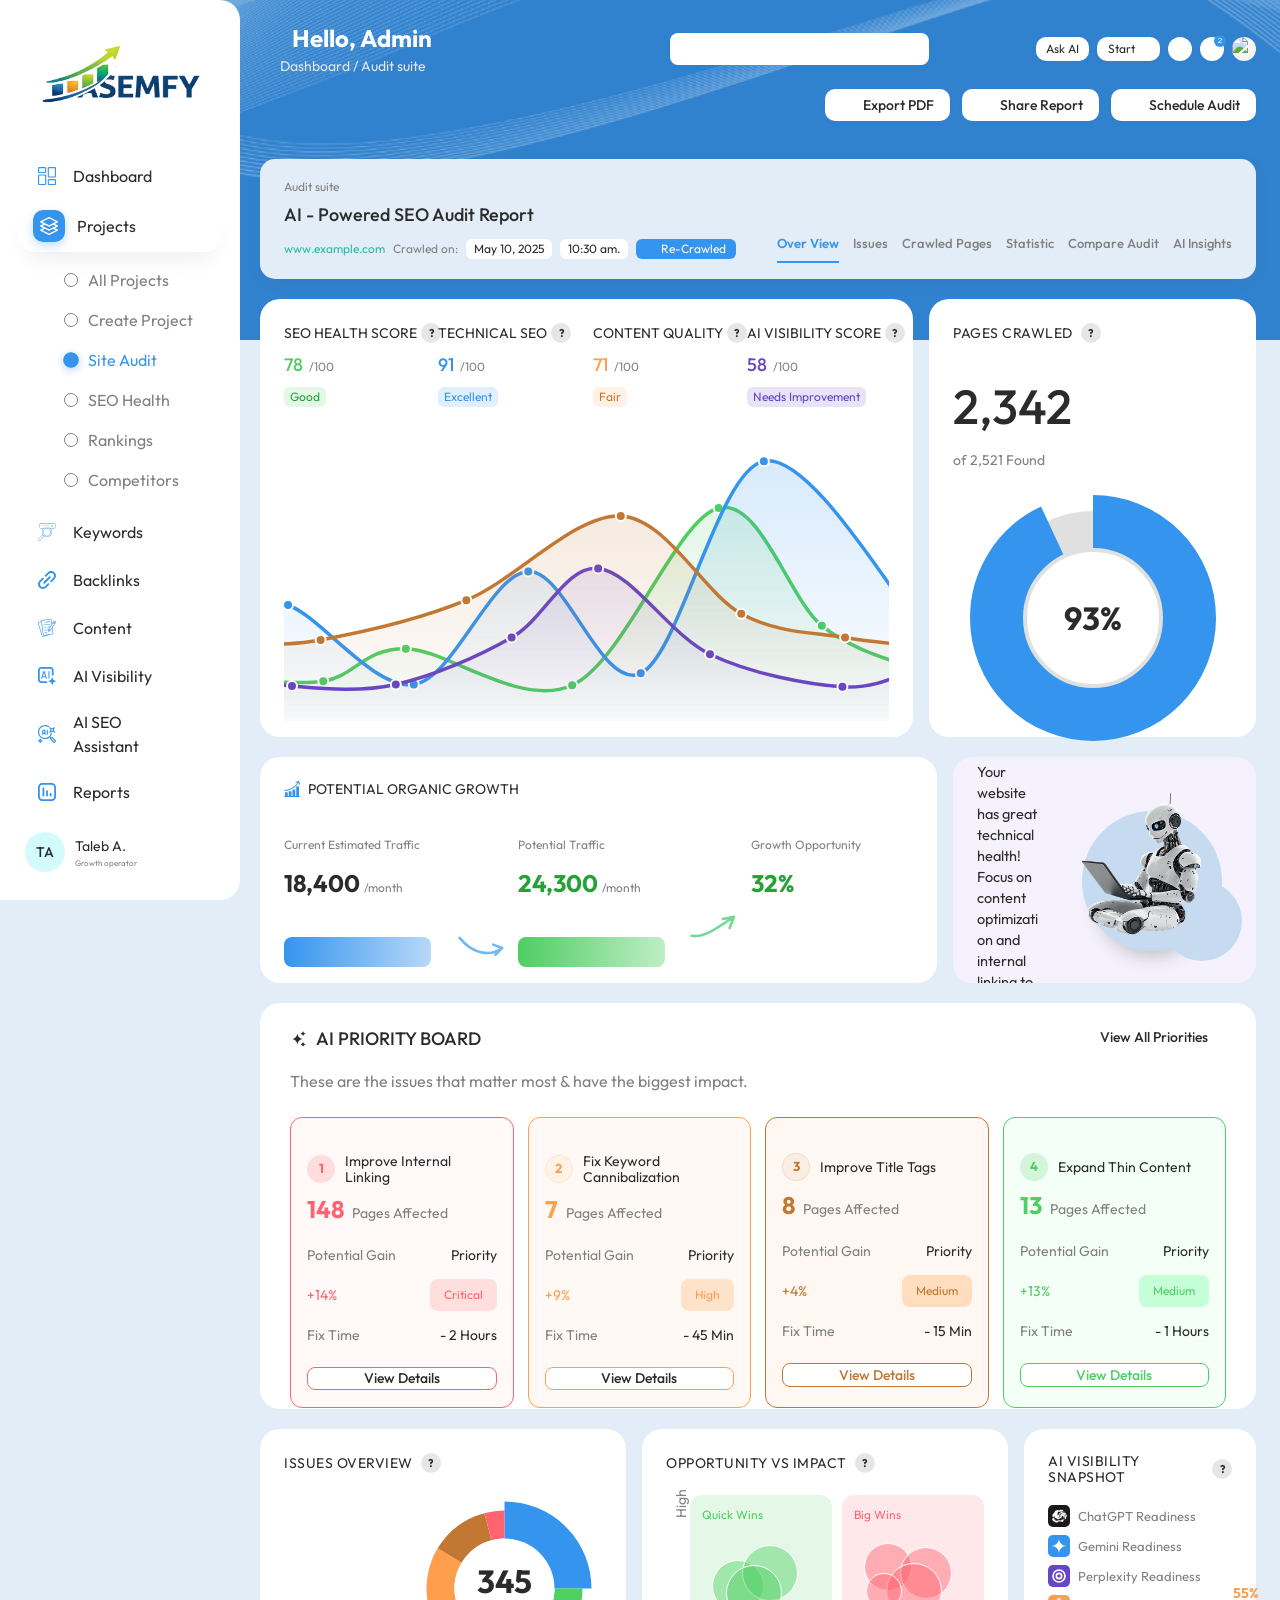
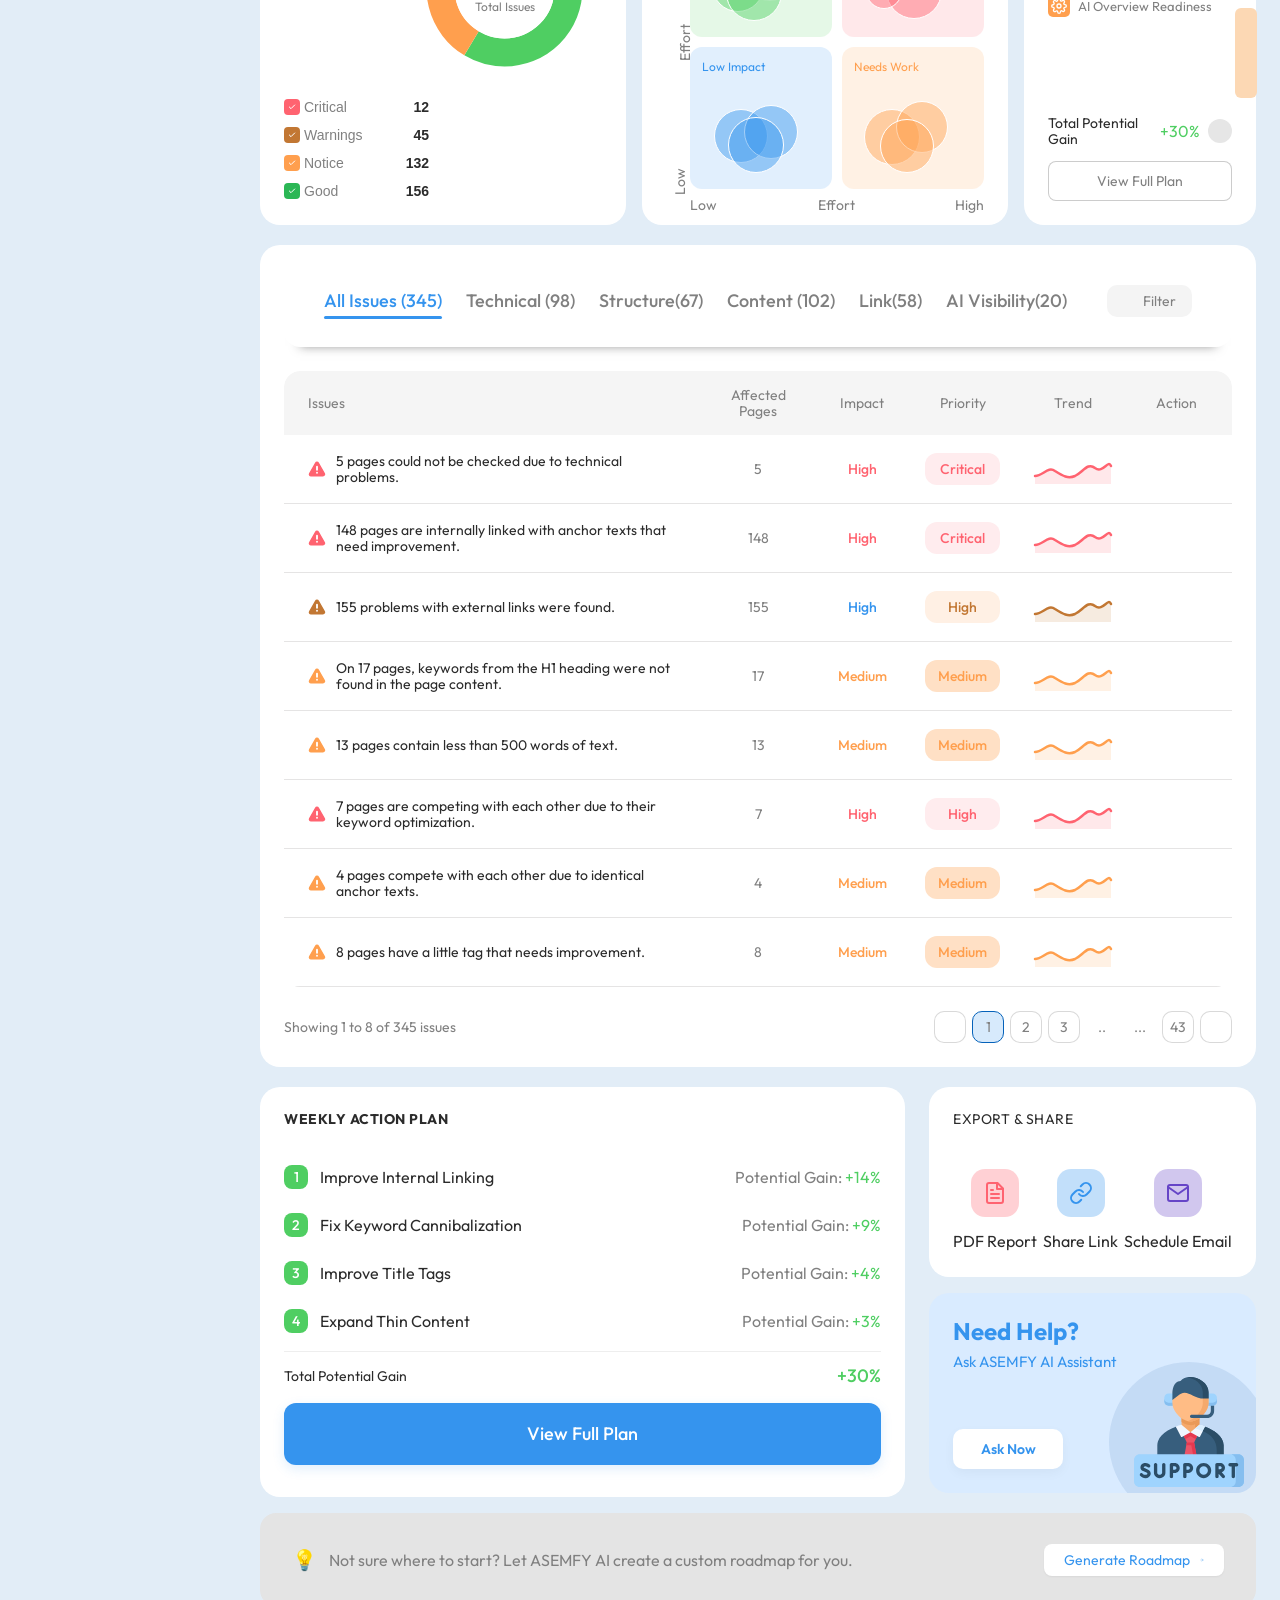
==== commit 019534a8: "feat: add Site Audit and Improvement pages with corresponding dashboard navigation updates" ====
--- a/index.html
+++ b/index.html
@@ -492,7 +492,7 @@
                     <span class="pc-time-val">- 2 Hours</span>
                   </div>
                 </div>
-                <button class="pc-btn btn-red" data-card="internal-linking">View Details</button>
+                <a href="improve.html" class="pc-btn btn-red" data-card="internal-linking">View Details</a>
               </div>
 
               <!-- Card 2: Orange -->
@@ -519,7 +519,7 @@
                     <span class="pc-time-val">- 45 Min</span>
                   </div>
                 </div>
-                <button class="pc-btn btn-orange" data-card="cannibalization">View Details</button>
+                <a href="fixing.html" class="pc-btn btn-orange" data-card="cannibalization">View Details</a>
               </div>
 
               <!-- Card 3: Brown -->
@@ -1234,1201 +1234,11 @@
             </button>
 
           </div> <!-- End of .roadmap-card -->
-        </div> <!-- End of #overview-view -->
-
-        <!-- Details View: Improve Internal Linking -->
-        <div id="details-view" class="view-container">
-          <!-- Top Title Card -->
-          <div class="card details-title-card">
-            <div class="dtc-left">
-              <span class="dtc-subtitle">Audit suite</span>
-              <div class="dtc-title-row">
-                <h2>Improve Internal Linking</h2>
-                <span class="dtc-badge">Critical Priority</span>
-              </div>
-              <div class="dtc-meta-row">
-                <span class="dtc-meta-item">148 pages affected</span>
-                <span class="dtc-meta-item">Potential Gain: +14% Traffic</span>
-                <span class="dtc-meta-item">Fix Time: ~2 Hours</span>
-              </div>
-            </div>
-          </div>
-
-          <!-- Metrics Circles Row -->
-          <div class="details-metrics-row">
-            <div class="metric-circle-card mcc-card-red">
-              <div class="mcc-circle circle-red">
-                <i data-lucide="link"></i>
-              </div>
-              <span class="mcc-num text-red">148</span>
-              <span class="mcc-label">Pages<br>Affected</span>
-            </div>
-
-            <div class="metric-circle-card mcc-card-grey">
-              <div class="mcc-circle circle-green">
-                <i data-lucide="trending-up"></i>
-              </div>
-              <span class="mcc-num text-green">+14%</span>
-              <span class="mcc-label">Potential<br>Traffic Gain</span>
-            </div>
-
-            <div class="metric-circle-card mcc-card-grey">
-              <div class="mcc-circle circle-red-impact">
-                <i data-lucide="bar-chart-2"></i>
-              </div>
-              <span class="mcc-num text-red">High</span>
-              <span class="mcc-label">Impact</span>
-            </div>
-
-            <div class="metric-circle-card mcc-card-grey">
-              <div class="mcc-circle circle-blue-time">
-                <i data-lucide="clock"></i>
-              </div>
-              <span class="mcc-num text-blue">~2 Hours</span>
-              <span class="mcc-label">Estimated<br>Fix Time</span>
-            </div>
-
-            <!-- Why It Matters -->
-            <div class="card why-matters-card">
-              <div class="wmc-content">
-                <div class="wmc-header">
-                  <h4>Why It Matters</h4>
-                  <span class="help-dot">?</span>
-                </div>
-                <p>Internal links help search engines understand your site structure and distribute page authority. Weak
-                  or generic anchor texts can reduce your rankings.</p>
-              </div>
-              <div class="wmc-illustration">
-                <img src="assets/bulb.svg" alt="Lightbulb" width="168" height="168" style="display: block;">
-              </div>
-            </div>
-          </div>
-
-          <!-- Tabs -->
-          <div class="details-tabs-row">
-            <nav class="audit-tabs">
-              <button class="tab active">Affected Pages (148)</button>
-              <button class="tab">Issues Breakdown</button>
-              <button class="tab">Anchor Text Analysis</button>
-              <button class="tab">Link Opportunities</button>
-              <button class="tab">How to Fix</button>
-              <button class="tab">History</button>
-            </nav>
-          </div>
-
-          <!-- Table + Sidebar Split Section -->
-          <div class="details-split-grid">
-
-            <!-- Left: Table Card -->
-            <div class="card table-card details-table-container">
-              <!-- Filter Row -->
-              <div class="table-filter-row">
-                <div class="search-box table-search-box">
-                  <input type="text" placeholder="Search URL ...." id="detailsSearch">
-                  <i data-lucide="search" class="search-icon"></i>
-                </div>
-
-                <div class="filter-controls-right">
-                  <div class="filter-dropdown-wrap">
-                    <select class="filter-select" id="issueTypeFilter">
-                      <option value="all">All Issue Type</option>
-                      <option value="generic">Generic Anchor Text</option>
-                      <option value="missing">Missing Internal Links</option>
-                      <option value="weak">Weak Anchor Text</option>
-                      <option value="orphan">Orphan Page</option>
-                    </select>
-                  </div>
-
-                  <div class="filter-dropdown-wrap">
-                    <select class="filter-select" id="priorityFilter">
-                      <option value="all">All Priority</option>
-                      <option value="high">High</option>
-                      <option value="medium">Medium</option>
-                      <option value="low">Low</option>
-                    </select>
-                  </div>
-
-                  <button class="btn btn-filter btn-advance"><i data-lucide="sliders"></i> Advance Filter</button>
-                  <button class="btn btn-export-csv" title="Export CSV"><i data-lucide="download"></i></button>
-                </div>
-              </div>
-
-              <!-- Table -->
-              <div class="table-wrap">
-                <table class="details-table">
-                  <thead>
-                    <tr>
-                      <th>URL</th>
-                      <th>Issues Type</th>
-                      <th>Example</th>
-                      <th>Impact</th>
-                      <th>Priority</th>
-                      <th>Action</th>
-                    </tr>
-                  </thead>
-                  <tbody id="detailsTableBody">
-                    <tr class="clickable-row active" data-url="www.example.com/blog/seo-audit-guide"
-                      data-issue-type="generic" data-priority="high">
-                      <td>
-                        <div class="url-cell">
-                          <a href="#" class="url-link">www.example.com/blog/seo-audit-guide</a>
-                          <span class="url-date">Crawled: May 10, 2025</span>
-                        </div>
-                      </td>
-                      <td><span class="issue-type text-orange">Generic Anchor Text</span></td>
-                      <td><a href="#" class="example-link">Read More</a></td>
-                      <td>
-                        <div class="dots-impact">
-                          <span class="dot-fill bg-red"></span>
-                          <span class="dot-fill bg-red"></span>
-                          <span class="dot-fill bg-red"></span>
-                        </div>
-                      </td>
-                      <td><span class="badge b-red">High</span></td>
-                      <td>
-                        <div class="tbl-actions">
-                          <button class="tbl-act-btn btn-view" title="View"><i data-lucide="eye"></i></button>
-                          <button class="tbl-act-btn btn-delete" title="Delete"><i data-lucide="trash-2"></i></button>
-                          <button class="tbl-act-btn btn-more" title="More"><i data-lucide="more-vertical"></i></button>
-                        </div>
-                      </td>
-                    </tr>
-                    <tr class="clickable-row" data-url="www.example.com/blog/keyword-cannibalization"
-                      data-issue-type="missing" data-priority="high">
-                      <td>
-                        <div class="url-cell">
-                          <a href="#" class="url-link">www.example.com/blog/keyword-cannibalization</a>
-                          <span class="url-date">Crawled: May 10, 2025</span>
-                        </div>
-                      </td>
-                      <td><span class="issue-type text-orange">Missing Internal Links</span></td>
-                      <td><span class="example-link text-gray">No links</span></td>
-                      <td>
-                        <div class="dots-impact">
-                          <span class="dot-fill bg-red"></span>
-                          <span class="dot-fill bg-red"></span>
-                          <span class="dot-fill bg-red"></span>
-                        </div>
-                      </td>
-                      <td><span class="badge b-red">High</span></td>
-                      <td>
-                        <div class="tbl-actions">
-                          <button class="tbl-act-btn btn-view" title="View"><i data-lucide="eye"></i></button>
-                          <button class="tbl-act-btn btn-delete" title="Delete"><i data-lucide="trash-2"></i></button>
-                          <button class="tbl-act-btn btn-more" title="More"><i data-lucide="more-vertical"></i></button>
-                        </div>
-                      </td>
-                    </tr>
-                    <tr class="clickable-row" data-url="www.example.com/blog/technical-seo" data-issue-type="generic"
-                      data-priority="medium">
-                      <td>
-                        <div class="url-cell">
-                          <a href="#" class="url-link">www.example.com/blog/technical-seo-guide</a>
-                          <span class="url-date">Crawled: May 10, 2025</span>
-                        </div>
-                      </td>
-                      <td><span class="issue-type text-orange">Generic Anchor Text</span></td>
-                      <td><a href="#" class="example-link">Read More</a></td>
-                      <td>
-                        <div class="dots-impact">
-                          <span class="dot-fill bg-orange"></span>
-                          <span class="dot-fill bg-orange"></span>
-                        </div>
-                      </td>
-                      <td><span class="badge b-orange">Medium</span></td>
-                      <td>
-                        <div class="tbl-actions">
-                          <button class="tbl-act-btn btn-view" title="View"><i data-lucide="eye"></i></button>
-                          <button class="tbl-act-btn btn-delete" title="Delete"><i data-lucide="trash-2"></i></button>
-                          <button class="tbl-act-btn btn-more" title="More"><i data-lucide="more-vertical"></i></button>
-                        </div>
-                      </td>
-                    </tr>
-                    <tr class="clickable-row" data-url="www.example.com/blog/on-page-optimization"
-                      data-issue-type="weak" data-priority="medium">
-                      <td>
-                        <div class="url-cell">
-                          <a href="#" class="url-link">www.example.com/blog/on-page-seo-checklist</a>
-                          <span class="url-date">Crawled: May 10, 2025</span>
-                        </div>
-                      </td>
-                      <td><span class="issue-type text-orange">Weak Anchor Text</span></td>
-                      <td><a href="#" class="example-link">Learn More</a></td>
-                      <td>
-                        <div class="dots-impact">
-                          <span class="dot-fill bg-orange"></span>
-                          <span class="dot-fill bg-orange"></span>
-                        </div>
-                      </td>
-                      <td><span class="badge b-orange">Medium</span></td>
-                      <td>
-                        <div class="tbl-actions">
-                          <button class="tbl-act-btn btn-view" title="View"><i data-lucide="eye"></i></button>
-                          <button class="tbl-act-btn btn-delete" title="Delete"><i data-lucide="trash-2"></i></button>
-                          <button class="tbl-act-btn btn-more" title="More"><i data-lucide="more-vertical"></i></button>
-                        </div>
-                      </td>
-                    </tr>
-                    <tr class="clickable-row" data-url="www.example.com/blog/content-audit" data-issue-type="missing"
-                      data-priority="medium">
-                      <td>
-                        <div class="url-cell">
-                          <a href="#" class="url-link">www.example.com/blog/content-audit-guide</a>
-                          <span class="url-date">Crawled: May 10, 2025</span>
-                        </div>
-                      </td>
-                      <td><span class="issue-type text-orange">Missing Internal Links</span></td>
-                      <td><span class="example-link text-gray">No Links</span></td>
-                      <td>
-                        <div class="dots-impact">
-                          <span class="dot-fill bg-orange"></span>
-                          <span class="dot-fill bg-orange"></span>
-                        </div>
-                      </td>
-                      <td><span class="badge b-orange">Medium</span></td>
-                      <td>
-                        <div class="tbl-actions">
-                          <button class="tbl-act-btn btn-view" title="View"><i data-lucide="eye"></i></button>
-                          <button class="tbl-act-btn btn-delete" title="Delete"><i data-lucide="trash-2"></i></button>
-                          <button class="tbl-act-btn btn-more" title="More"><i data-lucide="more-vertical"></i></button>
-                        </div>
-                      </td>
-                    </tr>
-                    <tr class="clickable-row" data-url="www.example.com/blog/link-building" data-issue-type="weak"
-                      data-priority="low">
-                      <td>
-                        <div class="url-cell">
-                          <a href="#" class="url-link">www.example.com/blog/link-building-strategies</a>
-                          <span class="url-date">Crawled: May 10, 2025</span>
-                        </div>
-                      </td>
-                      <td><span class="issue-type text-orange">Weak Anchor Text</span></td>
-                      <td><a href="#" class="example-link">Click Here</a></td>
-                      <td>
-                        <div class="dots-impact">
-                          <span class="dot-fill bg-brown"></span>
-                          <span class="dot-fill bg-brown"></span>
-                        </div>
-                      </td>
-                      <td><span class="badge b-green">Low</span></td>
-                      <td>
-                        <div class="tbl-actions">
-                          <button class="tbl-act-btn btn-view" title="View"><i data-lucide="eye"></i></button>
-                          <button class="tbl-act-btn btn-delete" title="Delete"><i data-lucide="trash-2"></i></button>
-                          <button class="tbl-act-btn btn-more" title="More"><i data-lucide="more-vertical"></i></button>
-                        </div>
-                      </td>
-                    </tr>
-                    <tr class="clickable-row" data-url="www.example.com/blog/site-structure" data-issue-type="orphan"
-                      data-priority="low">
-                      <td>
-                        <div class="url-cell">
-                          <a href="#" class="url-link">www.example.com/blog/site-structure-best-practices</a>
-                          <span class="url-date">Crawled: May 10, 2025</span>
-                        </div>
-                      </td>
-                      <td><span class="issue-type text-orange">Orphan Page</span></td>
-                      <td><span class="example-link text-gray">No Links</span></td>
-                      <td>
-                        <div class="dots-impact">
-                          <span class="dot-fill bg-brown"></span>
-                          <span class="dot-fill bg-brown"></span>
-                        </div>
-                      </td>
-                      <td><span class="badge b-green">Low</span></td>
-                      <td>
-                        <div class="tbl-actions">
-                          <button class="tbl-act-btn btn-view" title="View"><i data-lucide="eye"></i></button>
-                          <button class="tbl-act-btn btn-delete" title="Delete"><i data-lucide="trash-2"></i></button>
-                          <button class="tbl-act-btn btn-more" title="More"><i data-lucide="more-vertical"></i></button>
-                        </div>
-                      </td>
-                    </tr>
-                    <tr class="clickable-row" data-url="www.example.com/blog/meta-tags-guide" data-issue-type="orphan"
-                      data-priority="low">
-                      <td>
-                        <div class="url-cell">
-                          <a href="#" class="url-link">www.example.com/blog/meta-tags-guide</a>
-                          <span class="url-date">Crawled: May 10, 2025</span>
-                        </div>
-                      </td>
-                      <td><span class="issue-type text-orange">Orphan Page</span></td>
-                      <td><a href="#" class="example-link">Read More</a></td>
-                      <td>
-                        <div class="dots-impact">
-                          <span class="dot-fill bg-brown"></span>
-                          <span class="dot-fill bg-brown"></span>
-                        </div>
-                      </td>
-                      <td><span class="badge b-green">Low</span></td>
-                      <td>
-                        <div class="tbl-actions">
-                          <button class="tbl-act-btn btn-view" title="View"><i data-lucide="eye"></i></button>
-                          <button class="tbl-act-btn btn-delete" title="Delete"><i data-lucide="trash-2"></i></button>
-                          <button class="tbl-act-btn btn-more" title="More"><i data-lucide="more-vertical"></i></button>
-                        </div>
-                      </td>
-                    </tr>
-                    <tr class="clickable-row" data-url="www.example.com/blog/robots-txt-optimization"
-                      data-issue-type="generic" data-priority="medium">
-                      <td>
-                        <div class="url-cell">
-                          <a href="#" class="url-link">www.example.com/blog/robots-txt-guide</a>
-                          <span class="url-date">Crawled: May 10, 2025</span>
-                        </div>
-                      </td>
-                      <td><span class="issue-type text-orange">Generic Anchor Text</span></td>
-                      <td><a href="#" class="example-link">Read More</a></td>
-                      <td>
-                        <div class="dots-impact">
-                          <span class="dot-fill bg-orange"></span>
-                          <span class="dot-fill bg-orange"></span>
-                        </div>
-                      </td>
-                      <td><span class="badge b-orange">Medium</span></td>
-                      <td>
-                        <div class="tbl-actions">
-                          <button class="tbl-act-btn btn-view" title="View"><i data-lucide="eye"></i></button>
-                          <button class="tbl-act-btn btn-delete" title="Delete"><i data-lucide="trash-2"></i></button>
-                          <button class="tbl-act-btn btn-more" title="More"><i data-lucide="more-vertical"></i></button>
-                        </div>
-                      </td>
-                    </tr>
-                    <tr class="clickable-row" data-url="www.example.com/blog/xml-sitemap-best-practices"
-                      data-issue-type="orphan" data-priority="low">
-                      <td>
-                        <div class="url-cell">
-                          <a href="#" class="url-link">www.example.com/blog/xml-sitemap-guide</a>
-                          <span class="url-date">Crawled: May 10, 2025</span>
-                        </div>
-                      </td>
-                      <td><span class="issue-type text-orange">Orphan Page</span></td>
-                      <td><a href="#" class="example-link">Learn More</a></td>
-                      <td>
-                        <div class="dots-impact">
-                          <span class="dot-fill bg-brown"></span>
-                          <span class="dot-fill bg-brown"></span>
-                        </div>
-                      </td>
-                      <td><span class="badge b-green">Low</span></td>
-                      <td>
-                        <div class="tbl-actions">
-                          <button class="tbl-act-btn btn-view" title="View"><i data-lucide="eye"></i></button>
-                          <button class="tbl-act-btn btn-delete" title="Delete"><i data-lucide="trash-2"></i></button>
-                          <button class="tbl-act-btn btn-more" title="More"><i data-lucide="more-vertical"></i></button>
-                        </div>
-                      </td>
-                    </tr>
-                  </tbody>
-                </table>
-              </div>
-
-              <!-- Table Footer -->
-              <div class="table-footer">
-                <span id="tableProgressText">Showing 1 to 10 of 345 issues</span>
-                <div class="pagination">
-                  <button class="pg-btn pg-arrow"><i data-lucide="chevron-left"></i></button>
-                  <button class="pg-btn active">1</button>
-                  <button class="pg-btn">2</button>
-                  <button class="pg-btn">3</button>
-                  <span class="pg-dots">••</span>
-                  <span class="pg-dots">•••</span>
-                  <button class="pg-btn">43</button>
-                  <button class="pg-btn pg-arrow"><i data-lucide="chevron-right"></i></button>
-                </div>
-              </div>
-            </div>
-
-            <!-- Right Column: Sidebar Card + Expected Impact Card -->
-            <div class="details-right-column">
-              <!-- Top Card: Details Sidebar Panel -->
-              <div class="card details-sidebar-card" id="detailsSidebar">
-                <!-- Selected URL -->
-                <div class="dsb-section">
-                  <span class="dsb-section-title">Selected URL</span>
-                  <a href="#" class="dsb-url-link" id="selectedUrlText">www.example.com/blog/seo-audit-guide</a>
-                </div>
-
-                <!-- Issue Details -->
-                <div class="dsb-section border-top">
-                  <div class="dsb-section-header">
-                    <span class="dsb-section-title">Issues Details</span>
-                    <span class="badge badge-orange-bg" id="sidebarIssueBadge">Generic Anchor Text</span>
-                  </div>
-                  <p class="dsb-desc" id="sidebarIssueDesc">This page has 12 internal links using generic anchor texts
-                    like "Click here" or "Read more".</p>
-
-                  <div class="dsb-examples-box" id="sidebarExamplesContainer">
-                    <span class="examples-title">Examples on this page</span>
-                    <div class="example-item">
-                      <span class="bullet-dot bg-gray-bullet"></span>
-                      <span class="ex-anchor">"Click here"</span>
-                      <span class="ex-arrow">→</span>
-                      <span class="ex-dest">www.example.com/seo-tools</span>
-                    </div>
-                    <div class="example-item">
-                      <span class="bullet-dot bg-gray-bullet"></span>
-                      <span class="ex-anchor">"Read more"</span>
-                      <span class="ex-arrow">→</span>
-                      <span class="ex-dest">www.example.com/seo-checker</span>
-                    </div>
-                    <div class="example-item">
-                      <span class="bullet-dot bg-gray-bullet"></span>
-                      <span class="ex-anchor">"Learn more"</span>
-                      <span class="ex-arrow">→</span>
-                      <span class="ex-dest">www.example.com/backlink-guide</span>
-                    </div>
-                    <a href="#" class="view-all-links">View all 12 links</a>
-                  </div>
-                </div>
-
-                <!-- AI Recommendation -->
-                <div class="dsb-section">
-                  <div class="dsb-ai-box">
-                    <span class="ai-box-title">AI Recommendation</span>
-                    <div class="ai-box-desc" id="sidebarAiRec">
-                      <p>Replace generic anchor texts with descriptive, keyword-rich anchors to improve relevance and
-                        help search engines understand context.</p>
-                    </div>
-
-                    <div class="dsb-suggested-box" id="sidebarSuggestedContainer">
-                      <span class="examples-title">Suggested Anchors</span>
-                      <div class="example-item">
-                        <span class="bullet-dot bg-green"></span>
-                        <span class="ex-anchor">"SEO Audit Tools"</span>
-                        <span class="ex-arrow">→</span>
-                        <span class="ex-dest">www.example.com/seo-tools</span>
-                      </div>
-                      <div class="example-item">
-                        <span class="bullet-dot bg-green"></span>
-                        <span class="ex-anchor">"SEO Checker"</span>
-                        <span class="ex-arrow">→</span>
-                        <span class="ex-dest">www.example.com/seo-checker</span>
-                      </div>
-                      <div class="example-item">
-                        <span class="bullet-dot bg-green"></span>
-                        <span class="ex-anchor">"Learn more"</span>
-                        <span class="ex-arrow">→</span>
-                        <span class="ex-dest">www.example.com/backlink-guide</span>
-                      </div>
-                    </div>
-                  </div>
-                </div>
-              </div>
-
-              <!-- Bottom Card: Expected Impact Separate Card -->
-              <div class="card expected-impact-card">
-                <div class="eic-header">
-                  <span class="dsb-section-title">Expected Impact</span>
-                </div>
-                <div class="sidebar-impact-row">
-                  <div class="sidebar-impact-circle-card">
-                    <div class="sic-circle circle-green">
-                      <i data-lucide="trending-up"></i>
-                    </div>
-                    <span class="sic-num text-green" id="sidebarImpactGain">+14%</span>
-                    <span class="sic-label">Traffic Gain</span>
-                  </div>
-                  <div class="sidebar-impact-circle-card">
-                    <div class="sic-circle circle-red">
-                      <i data-lucide="bar-chart-2"></i>
-                    </div>
-                    <span class="sic-num text-red" id="sidebarImpactLevel">High</span>
-                    <span class="sic-label">Impact</span>
-                  </div>
-                  <div class="sidebar-impact-circle-card">
-                    <div class="sic-circle circle-blue-time">
-                      <i data-lucide="clock"></i>
-                    </div>
-                    <span class="sic-num text-blue" id="sidebarImpactTime">~20 Min</span>
-                    <span class="sic-label">Fix Time</span>
-                  </div>
-                </div>
-              </div>
-            </div>
-
-          </div>
-        </div> <!-- End of #details-view -->
-
-        <!-- Details View: Fix Keyword Cannibalization -->
-        <div id="details-view-cannibalization" class="view-container">
-          <!-- Top Title Card -->
-          <div class="card details-title-card">
-            <div class="dtc-left">
-              <span class="dtc-subtitle">Audit suite</span>
-              <div class="dtc-title-row">
-                <h2>Fix Keyword Cannibalization</h2>
-                <span class="dtc-badge dtc-badge-high">High Priority</span>
-              </div>
-              <div class="dtc-meta-row">
-                <span class="dtc-meta-item">7 pages affected</span>
-                <span class="dtc-meta-item">Potential Gain: +9% Traffic</span>
-                <span class="dtc-meta-item">Fix Time: ~45 min</span>
-              </div>
-            </div>
-          </div>
-
-          <!-- Metrics Circles Row -->
-          <div class="details-metrics-row">
-            <div class="metric-circle-card mcc-card-red">
-              <div class="mcc-circle circle-red">
-                <i data-lucide="file-text"></i>
-              </div>
-              <span class="mcc-num text-red">07</span>
-              <span class="mcc-label">Pages<br>Affected</span>
-            </div>
-
-            <div class="metric-circle-card mcc-card-grey">
-              <div class="mcc-circle circle-green">
-                <i data-lucide="trending-up"></i>
-              </div>
-              <span class="mcc-num text-green">+9%</span>
-              <span class="mcc-label">Potential<br>Traffic Gain</span>
-            </div>
-
-            <div class="metric-circle-card mcc-card-grey">
-              <div class="mcc-circle circle-red-impact">
-                <i data-lucide="bar-chart-2"></i>
-              </div>
-              <span class="mcc-num text-red">High</span>
-              <span class="mcc-label">Impact</span>
-            </div>
-
-            <div class="metric-circle-card mcc-card-grey">
-              <div class="mcc-circle circle-blue-time">
-                <i data-lucide="clock"></i>
-              </div>
-              <span class="mcc-num text-blue">~45 min</span>
-              <span class="mcc-label">Estimated<br>Fix Time</span>
-            </div>
-
-            <!-- Why It Matters -->
-            <div class="card why-matters-card why-matters-cannibalization">
-              <div class="wmc-content">
-                <div class="wmc-header">
-                  <h4>Why It Matters</h4>
-                  <span class="help-dot">?</span>
-                </div>
-                <p>When multiple pages target the same keyword, search engines get confused about which page to rank.
-                  This can split rankings and reduce your visibility.</p>
-              </div>
-              <div class="wmc-illustration">
-                <img src="assets/second.svg" alt="Why It Matters - Keyword Cannibalization" width="160" height="152"
-                  style="display: block;">
-              </div>
-            </div>
-          </div>
-
-          <!-- Tabs -->
-          <div class="details-tabs-row">
-            <nav class="audit-tabs">
-              <button class="tab active">Cannibalization Groups (7)</button>
-              <button class="tab">Affected Pages (7)</button>
-              <button class="tab">Keywords (7)</button>
-              <button class="tab">Opportunities</button>
-              <button class="tab">How to Fix</button>
-              <button class="tab">History</button>
-            </nav>
-          </div>
-
-          <!-- Table + Sidebar Split Section -->
-          <div class="details-split-grid">
-            <!-- Left: Table Card -->
-            <div class="card table-card details-table-container">
-              <!-- Header Description -->
-              <span class="header-desc">These keywords are targeted by multiple pages on your website. Consolidate and
-                optimize to improve rankings.</span>
-
-              <!-- Filter Row -->
-              <div class="table-filter-row">
-                <div class="search-box table-search-box">
-                  <input type="text" placeholder="Search URL ...." id="cannibalizationDetailsSearch">
-                  <i data-lucide="search" class="search-icon"></i>
-                </div>
-
-                <div class="filter-controls-right">
-                  <div class="filter-dropdown-wrap">
-                    <select class="filter-select" id="cannibalizationIntentFilter">
-                      <option value="all">All Intent</option>
-                      <option value="informational">Informational</option>
-                      <option value="commercial">Commercial</option>
-                      <option value="navigational">Navigational</option>
-                    </select>
-                  </div>
-
-                  <div class="filter-dropdown-wrap">
-                    <select class="filter-select" id="cannibalizationPriorityFilter">
-                      <option value="all">All Priority</option>
-                      <option value="high">High</option>
-                      <option value="medium">Medium</option>
-                      <option value="low">Low</option>
-                    </select>
-                  </div>
-
-                </div>
-              </div>
-
-              <!-- Inner Table Card (Figma Design Pattern) -->
-              <div class="inner-table-card">
-                <!-- Table -->
-                <div class="table-wrap">
-                  <table class="details-table">
-                    <thead>
-                      <tr>
-                        <th>Keyword</th>
-                        <th>Cannibalization<br>Score</th>
-                        <th>Affected<br>pages</th>
-                        <th>Current<br>Position</th>
-                        <th>Potential<br>Gain</th>
-                        <th>Priority</th>
-                        <th>Action</th>
-                      </tr>
-                    </thead>
-                    <tbody id="cannibalizationDetailsTableBody">
-                      <!-- Row 1 -->
-                      <tr class="clickable-row active" data-keyword="seo audit tool" data-intent="informational"
-                        data-priority="high">
-                        <td>
-                          <div class="cannibalization-keyword-cell">
-                            <span class="keyword-text">seo audit tool</span>
-                            <span class="intent-tag informational">Informational</span>
-                          </div>
-                        </td>
-                        <td>
-                          <div class="score-circle-container">
-                            <div class="score-circle-wrapper">
-                              <svg viewBox="0 0 36 36">
-                                <path class="circle-bg"
-                                  d="M18 2.0845 a 15.9155 15.9155 0 0 1 0 31.831 a 15.9155 15.9155 0 0 1 0 -31.831"
-                                  fill="none" stroke="#E5E7EB" stroke-width="3" />
-                                <path class="circle" stroke-dasharray="85, 100" stroke="#FF6370"
-                                  d="M18 2.0845 a 15.9155 15.9155 0 0 1 0 31.831 a 15.9155 15.9155 0 0 1 0 -31.831"
-                                  fill="none" stroke-width="3" stroke-linecap="round" />
-                              </svg>
-                              <span class="score-value" style="color: #FF6370;">85</span>
-                            </div>
-                            <span class="score-label high">High</span>
-                          </div>
-                        </td>
-                        <td>
-                          <div class="stat-cell-wrap">
-                            <span class="val-text">3</span>
-                            <span class="view-pages-link">View Pages</span>
-                          </div>
-                        </td>
-                        <td>
-                          <div class="stat-cell-wrap">
-                            <span class="val-text">8.7</span>
-                            <span class="label-text">Average Position</span>
-                          </div>
-                        </td>
-                        <td>
-                          <div class="stat-cell-wrap">
-                            <span class="val-text" style="color: #4FCE62;">+520</span>
-                            <span class="label-text">Visits/month</span>
-                          </div>
-                        </td>
-                        <td><span class="badge b-red">High</span></td>
-                        <td>
-                          <div class="tbl-actions">
-                            <button class="tbl-act-btn btn-more" title="More"><i
-                                data-lucide="more-vertical"></i></button>
-                          </div>
-                        </td>
-                      </tr>
-
-                      <!-- Row 2 -->
-                      <tr class="clickable-row" data-keyword="keyword research tool" data-intent="informational"
-                        data-priority="high">
-                        <td>
-                          <div class="cannibalization-keyword-cell">
-                            <span class="keyword-text keyword-text-orange" style="color: #C07D33;">keyword research
-                              tool</span>
-                            <span class="intent-tag informational">Informational</span>
-                          </div>
-                        </td>
-                        <td>
-                          <div class="score-circle-container">
-                            <div class="score-circle-wrapper">
-                              <svg viewBox="0 0 36 36">
-                                <path class="circle-bg"
-                                  d="M18 2.0845 a 15.9155 15.9155 0 0 1 0 31.831 a 15.9155 15.9155 0 0 1 0 -31.831"
-                                  fill="none" stroke="#E5E7EB" stroke-width="3" />
-                                <path class="circle" stroke-dasharray="75, 100" stroke="#C07D33"
-                                  d="M18 2.0845 a 15.9155 15.9155 0 0 1 0 31.831 a 15.9155 15.9155 0 0 1 0 -31.831"
-                                  fill="none" stroke-width="3" stroke-linecap="round" />
-                              </svg>
-                              <span class="score-value" style="color: #C07D33;">75</span>
-                            </div>
-                            <span class="score-label high-brown">High</span>
-                          </div>
-                        </td>
-                        <td>
-                          <div class="stat-cell-wrap">
-                            <span class="val-text">2</span>
-                            <span class="view-pages-link">View Pages</span>
-                          </div>
-                        </td>
-                        <td>
-                          <div class="stat-cell-wrap">
-                            <span class="val-text">11.3</span>
-                            <span class="label-text">Average Position</span>
-                          </div>
-                        </td>
-                        <td>
-                          <div class="stat-cell-wrap">
-                            <span class="val-text" style="color: #4FCE62;">+320</span>
-                            <span class="label-text">Visits/month</span>
-                          </div>
-                        </td>
-                        <td><span class="badge b-red">High</span></td>
-                        <td>
-                          <div class="tbl-actions">
-                            <button class="tbl-act-btn btn-more" title="More"><i
-                                data-lucide="more-vertical"></i></button>
-                          </div>
-                        </td>
-                      </tr>
-
-                      <!-- Row 3 -->
-                      <tr class="clickable-row" data-keyword="backlink checker" data-intent="commercial"
-                        data-priority="medium">
-                        <td>
-                          <div class="cannibalization-keyword-cell">
-                            <span class="keyword-text keyword-text-dark">backlink checker</span>
-                            <span class="intent-tag commercial">Commercial</span>
-                          </div>
-                        </td>
-                        <td>
-                          <div class="score-circle-container">
-                            <div class="score-circle-wrapper">
-                              <svg viewBox="0 0 36 36">
-                                <path class="circle-bg"
-                                  d="M18 2.0845 a 15.9155 15.9155 0 0 1 0 31.831 a 15.9155 15.9155 0 0 1 0 -31.831"
-                                  fill="none" stroke="#E5E7EB" stroke-width="3" />
-                                <path class="circle" stroke-dasharray="65, 100" stroke="#FF9F4E"
-                                  d="M18 2.0845 a 15.9155 15.9155 0 0 1 0 31.831 a 15.9155 15.9155 0 0 1 0 -31.831"
-                                  fill="none" stroke-width="3" stroke-linecap="round" />
-                              </svg>
-                              <span class="score-value" style="color: #FF9F4E;">65</span>
-                            </div>
-                            <span class="score-label medium">Medium</span>
-                          </div>
-                        </td>
-                        <td>
-                          <div class="stat-cell-wrap">
-                            <span class="val-text">2</span>
-                            <span class="view-pages-link">View Pages</span>
-                          </div>
-                        </td>
-                        <td>
-                          <div class="stat-cell-wrap">
-                            <span class="val-text">13.1</span>
-                            <span class="label-text">Average Position</span>
-                          </div>
-                        </td>
-                        <td>
-                          <div class="stat-cell-wrap">
-                            <span class="val-text" style="color: #4FCE62;">+180</span>
-                            <span class="label-text">Visits/month</span>
-                          </div>
-                        </td>
-                        <td><span class="badge b-orange">Medium</span></td>
-                        <td>
-                          <div class="tbl-actions">
-                            <button class="tbl-act-btn btn-more" title="More"><i
-                                data-lucide="more-vertical"></i></button>
-                          </div>
-                        </td>
-                      </tr>
-
-                      <!-- Row 4 -->
-                      <tr class="clickable-row" data-keyword="on page seo" data-intent="informational"
-                        data-priority="medium">
-                        <td>
-                          <div class="cannibalization-keyword-cell">
-                            <span class="keyword-text keyword-text-dark">on page seo</span>
-                            <span class="intent-tag informational">Informational</span>
-                          </div>
-                        </td>
-                        <td>
-                          <div class="score-circle-container">
-                            <div class="score-circle-wrapper">
-                              <svg viewBox="0 0 36 36">
-                                <path class="circle-bg"
-                                  d="M18 2.0845 a 15.9155 15.9155 0 0 1 0 31.831 a 15.9155 15.9155 0 0 1 0 -31.831"
-                                  fill="none" stroke="#E5E7EB" stroke-width="3" />
-                                <path class="circle" stroke-dasharray="55, 100" stroke="#FF9F4E"
-                                  d="M18 2.0845 a 15.9155 15.9155 0 0 1 0 31.831 a 15.9155 15.9155 0 0 1 0 -31.831"
-                                  fill="none" stroke-width="3" stroke-linecap="round" />
-                              </svg>
-                              <span class="score-value" style="color: #FF9F4E;">55</span>
-                            </div>
-                            <span class="score-label medium">Medium</span>
-                          </div>
-                        </td>
-                        <td>
-                          <div class="stat-cell-wrap">
-                            <span class="val-text">2</span>
-                            <span class="view-pages-link">View Pages</span>
-                          </div>
-                        </td>
-                        <td>
-                          <div class="stat-cell-wrap">
-                            <span class="val-text">15.4</span>
-                            <span class="label-text">Average Position</span>
-                          </div>
-                        </td>
-                        <td>
-                          <div class="stat-cell-wrap">
-                            <span class="val-text" style="color: #4FCE62;">+150</span>
-                            <span class="label-text">Visits/month</span>
-                          </div>
-                        </td>
-                        <td><span class="badge b-orange">Medium</span></td>
-                        <td>
-                          <div class="tbl-actions">
-                            <button class="tbl-act-btn btn-more" title="More"><i
-                                data-lucide="more-vertical"></i></button>
-                          </div>
-                        </td>
-                      </tr>
-
-                      <!-- Row 5 -->
-                      <tr class="clickable-row" data-keyword="technical seo checklist" data-intent="informational"
-                        data-priority="low">
-                        <td>
-                          <div class="cannibalization-keyword-cell">
-                            <span class="keyword-text keyword-text-dark">technical seo checklist</span>
-                            <span class="intent-tag informational">Informational</span>
-                          </div>
-                        </td>
-                        <td>
-                          <div class="score-circle-container">
-                            <div class="score-circle-wrapper">
-                              <svg viewBox="0 0 36 36">
-                                <path class="circle-bg"
-                                  d="M18 2.0845 a 15.9155 15.9155 0 0 1 0 31.831 a 15.9155 15.9155 0 0 1 0 -31.831"
-                                  fill="none" stroke="#E5E7EB" stroke-width="3" />
-                                <path class="circle" stroke-dasharray="45, 100" stroke="#FF9F4E"
-                                  d="M18 2.0845 a 15.9155 15.9155 0 0 1 0 31.831 a 15.9155 15.9155 0 0 1 0 -31.831"
-                                  fill="none" stroke-width="3" stroke-linecap="round" />
-                              </svg>
-                              <span class="score-value" style="color: #FF9F4E;">45</span>
-                            </div>
-                            <span class="score-label medium">Medium</span>
-                          </div>
-                        </td>
-                        <td>
-                          <div class="stat-cell-wrap">
-                            <span class="val-text">2</span>
-                            <span class="view-pages-link">View Pages</span>
-                          </div>
-                        </td>
-                        <td>
-                          <div class="stat-cell-wrap">
-                            <span class="val-text">17.2</span>
-                            <span class="label-text">Average Position</span>
-                          </div>
-                        </td>
-                        <td>
-                          <div class="stat-cell-wrap">
-                            <span class="val-text" style="color: #4FCE62;">+90</span>
-                            <span class="label-text">Visits/month</span>
-                          </div>
-                        </td>
-                        <td><span class="badge b-green">Low</span></td>
-                        <td>
-                          <div class="tbl-actions">
-                            <button class="tbl-act-btn btn-more" title="More"><i
-                                data-lucide="more-vertical"></i></button>
-                          </div>
-                        </td>
-                      </tr>
-
-                      <!-- Row 6 -->
-                      <tr class="clickable-row" data-keyword="increase website traffic" data-intent="navigational"
-                        data-priority="low">
-                        <td>
-                          <div class="cannibalization-keyword-cell">
-                            <span class="keyword-text keyword-text-dark">increase website traffic</span>
-                            <span class="intent-tag navigational">Navigational</span>
-                          </div>
-                        </td>
-                        <td>
-                          <div class="score-circle-container">
-                            <div class="score-circle-wrapper">
-                              <svg viewBox="0 0 36 36">
-                                <path class="circle-bg"
-                                  d="M18 2.0845 a 15.9155 15.9155 0 0 1 0 31.831 a 15.9155 15.9155 0 0 1 0 -31.831"
-                                  fill="none" stroke="#E5E7EB" stroke-width="3" />
-                                <path class="circle" stroke-dasharray="35, 100" stroke="#4FCE62"
-                                  d="M18 2.0845 a 15.9155 15.9155 0 0 1 0 31.831 a 15.9155 15.9155 0 0 1 0 -31.831"
-                                  fill="none" stroke-width="3" stroke-linecap="round" />
-                              </svg>
-                              <span class="score-value" style="color: #4FCE62;">35</span>
-                            </div>
-                            <span class="score-label low">Low</span>
-                          </div>
-                        </td>
-                        <td>
-                          <div class="stat-cell-wrap">
-                            <span class="val-text">2</span>
-                            <span class="view-pages-link">View Pages</span>
-                          </div>
-                        </td>
-                        <td>
-                          <div class="stat-cell-wrap">
-                            <span class="val-text">21.6</span>
-                            <span class="label-text">Average Position</span>
-                          </div>
-                        </td>
-                        <td>
-                          <div class="stat-cell-wrap">
-                            <span class="val-text" style="color: #4FCE62;">+60</span>
-                            <span class="label-text">Visits/month</span>
-                          </div>
-                        </td>
-                        <td><span class="badge b-green">Low</span></td>
-                        <td>
-                          <div class="tbl-actions">
-                            <button class="tbl-act-btn btn-more" title="More"><i
-                                data-lucide="more-vertical"></i></button>
-                          </div>
-                        </td>
-                      </tr>
-
-                      <!-- Row 7 -->
-                      <tr class="clickable-row" data-keyword="seo tips" data-intent="navigational" data-priority="low">
-                        <td>
-                          <div class="cannibalization-keyword-cell">
-                            <span class="keyword-text keyword-text-dark">seo tips</span>
-                            <span class="intent-tag navigational">Navigational</span>
-                          </div>
-                        </td>
-                        <td>
-                          <div class="score-circle-container">
-                            <div class="score-circle-wrapper">
-                              <svg viewBox="0 0 36 36">
-                                <path class="circle-bg"
-                                  d="M18 2.0845 a 15.9155 15.9155 0 0 1 0 31.831 a 15.9155 15.9155 0 0 1 0 -31.831"
-                                  fill="none" stroke="#E5E7EB" stroke-width="3" />
-                                <path class="circle" stroke-dasharray="30, 100" stroke="#4FCE62"
-                                  d="M18 2.0845 a 15.9155 15.9155 0 0 1 0 31.831 a 15.9155 15.9155 0 0 1 0 -31.831"
-                                  fill="none" stroke-width="3" stroke-linecap="round" />
-                              </svg>
-                              <span class="score-value" style="color: #4FCE62;">30</span>
-                            </div>
-                            <span class="score-label low">Low</span>
-                          </div>
-                        </td>
-                        <td>
-                          <div class="stat-cell-wrap">
-                            <span class="val-text">2</span>
-                            <span class="view-pages-link">View Pages</span>
-                          </div>
-                        </td>
-                        <td>
-                          <div class="stat-cell-wrap">
-                            <span class="val-text">24.3</span>
-                            <span class="label-text">Average Position</span>
-                          </div>
-                        </td>
-                        <td>
-                          <div class="stat-cell-wrap">
-                            <span class="val-text" style="color: #4FCE62;">+40</span>
-                            <span class="label-text">Visits/month</span>
-                          </div>
-                        </td>
-                        <td><span class="badge b-green">Low</span></td>
-                        <td>
-                          <div class="tbl-actions">
-                            <button class="tbl-act-btn btn-more" title="More"><i
-                                data-lucide="more-vertical"></i></button>
-                          </div>
-                        </td>
-                      </tr>
-                    </tbody>
-                  </table>
-                </div>
-
-                <!-- Table Pagination -->
-                <div class="details-pagination">
-                  <span class="page-info">Showing 1 to 8 of 345 issues</span>
-                  <div class="pagination-btns">
-                    <button class="pg-btn disabled"><i data-lucide="chevron-left"></i></button>
-                    <button class="pg-num active">1</button>
-                    <button class="pg-num">2</button>
-                    <button class="pg-num">3</button>
-                    <span class="pg-dots">...</span>
-                    <button class="pg-num">43</button>
-                    <button class="pg-btn"><i data-lucide="chevron-right"></i></button>
-                  </div>
-                </div>
-              </div> <!-- End of .inner-table-card -->
-            </div>
-
-            <!-- Right: Details Sidebar Card -->
-            <div class="details-right-column">
-              <div class="card details-sidebar-card">
-                <!-- Title & Keyword & Intent -->
-                <div class="sidebar-header-title">Selected Keyword Group</div>
-                <div class="sidebar-keyword-name" id="cannibalizationSelectedKeywordText">seo audit tool</div>
-                <div class="sidebar-intent-name" id="cannibalizationSelectedIntentText">Intent: Informational</div>
-
-                <!-- Divider -->
-                <div class="sidebar-divider-line"></div>
-
-                <!-- Overview -->
-                <div class="sidebar-overview-title">Overview</div>
-                <div class="sidebar-overview-body" id="cannibalizationSidebarOverviewDesc">This keyword is targeted by 3
-                  pages. Consolidate to a single best page and redirect or update the others.</div>
-
-                <!-- 3-Column Panel -->
-                <div class="sidebar-stat-panel-row">
-                  <div class="sidebar-stat-col">
-                    <div class="lbl">Cannibalization Score</div>
-                    <div class="val-red"><span id="cannibalizationScoreNum">85</span> <span class="val-sub">/ 100</span>
-                    </div>
-                  </div>
-                  <div class="sidebar-v-divider"></div>
-                  <div class="sidebar-stat-col">
-                    <div class="lbl">Impact</div>
-                    <div class="val-red" id="cannibalizationImpactValue">High</div>
-                  </div>
-                  <div class="sidebar-v-divider"></div>
-                  <div class="sidebar-stat-col">
-                    <div class="lbl">Potential Gain</div>
-                    <div class="val-red"><span id="cannibalizationGainNum">+520</span> <span class="val-sub">Visits /
-                        month</span></div>
-                  </div>
-                </div>
-
-                <!-- Affected Pages Box -->
-                <div class="affected-pages-box">
-                  <div class="ap-header-row">
-                    <div><span class="ap-title">Affected Pages </span><span class="ap-title-num">(3)</span></div>
-                    <span class="ap-pos-label">Current Pos.</span>
-                  </div>
-
-                  <div id="cannibalizationAffectedPagesList">
-                    <!-- Item 1 -->
-                    <div class="ap-item-row">
-                      <div class="ap-item-left">
-                        <i data-lucide="crown"
-                          style="width: 12px; height: 12px; color: #F5C527; flex-shrink: 0; margin-top: 2px;"></i>
-                        <div>
-                          <a href="#" class="ap-link">www.example.com/blog/seo-audit-tool</a>
-                          <span class="ap-meta">Word Count 2,450 Updated: May 8,2025</span>
-                        </div>
-                      </div>
-                      <span class="ap-pos-val">5</span>
-                    </div>
-
-                    <!-- Item 2 -->
-                    <div class="ap-item-row">
-                      <div class="ap-item-left">
-                        <span
-                          style="font-size: 12px; color: #808080; width: 12px; text-align: center; display: inline-block;">2</span>
-                        <div>
-                          <a href="#" class="ap-link">www.example.com/tools/seo-audit</a>
-                          <span class="ap-meta">Word Count 1,890 Updated: Apr 20,2025</span>
-                        </div>
-                      </div>
-                      <span class="ap-pos-val">11</span>
-                    </div>
-
-                    <!-- Item 3 -->
-                    <div class="ap-item-row">
-                      <div class="ap-item-left">
-                        <span
-                          style="font-size: 12px; color: #808080; width: 12px; text-align: center; display: inline-block;">3</span>
-                        <div>
-                          <a href="#" class="ap-link">www.example.com/blog/website-audit-guide</a>
-                          <span class="ap-meta">Word Count 1,520 Updated: Mar 15,2025</span>
-                        </div>
-                      </div>
-                      <span class="ap-pos-val">19</span>
-                    </div>
-                  </div>
-
-                  <a href="#" class="view-all-pages-link">View all 3 Pages</a>
-                </div>
-
-                <!-- AI Recommendation Box -->
-                <div class="ai-rec-box">
-                  <div class="ai-rec-header">
-                    <i data-lucide="bot" style="width: 14px; height: 14px; color: #4FCE62;"></i>
-                    <span>AI Recommendation</span>
-                  </div>
-
-                  <div class="ai-rec-desc">Keep the best ranking page as the page and redirect or update the other 2
-                    pages with unique content and internal linking.</div>
-
-                  <div class="ai-rec-action-title">Recommended Action</div>
-
-                  <ul class="ai-rec-action-list">
-                    <li>
-                      <span class="bullet-dot"></span>
-                      <span class="lbl-dark">Keep:</span>
-                      <span class="lbl-gray">/blog/seo-audit-tool (Best ranking)</span>
-                    </li>
-                    <li>
-                      <span class="bullet-dot"></span>
-                      <span class="lbl-dark">Redirect:</span>
-                      <span class="lbl-gray">/tools/seo-audit → /blog/seo-audit-tool</span>
-                    </li>
-                    <li>
-                      <span class="bullet-dot"></span>
-                      <span class="lbl-dark">Update:</span>
-                      <span class="lbl-gray">/blog/website-audit-guide (Different angle)</span>
-                    </li>
-                  </ul>
-                </div>
-              </div>
-
-              <!-- Bottom Card: Expected Impact Separate Card -->
-              <div class="eic-card-wrap">
-                <div class="eic-card-title">Expected Impact</div>
-                <div class="eic-card-divider"></div>
-                <div class="eic-card-row">
-                  <!-- Metric 1 -->
-                  <div class="eic-card-item">
-                    <div class="eic-circ eic-circ-green">
-                      <i data-lucide="trending-up" style="width:18px;height:18px;stroke:#4FCE62;"></i>
-                    </div>
-                    <div class="eic-card-text">
-                      <span class="eic-card-val eic-val-c-green">+520</span>
-                      <span class="eic-card-lbl">Visits / month</span>
-                    </div>
-                  </div>
-                  <!-- Metric 2 -->
-                  <div class="eic-card-item">
-                    <div class="eic-circ eic-circ-red">
-                      <i data-lucide="bar-chart-2" style="width:18px;height:18px;stroke:#FF6370;"></i>
-                    </div>
-                    <div class="eic-card-text">
-                      <span class="eic-card-val eic-val-c-red">High</span>
-                      <span class="eic-card-lbl">Impact</span>
-                    </div>
-                  </div>
-                  <!-- Metric 3 -->
-                  <div class="eic-card-item">
-                    <div class="eic-circ eic-circ-blue">
-                      <i data-lucide="clock" style="width:18px;height:18px;stroke:#3594EE;"></i>
-                    </div>
-                    <div class="eic-card-text">
-                      <span class="eic-card-val eic-val-c-blue">~48 Min.</span>
-                      <span class="eic-card-lbl">Fix Time</span>
-                    </div>
-                  </div>
-                </div>
-              </div>
-            </div>
-          </div>
-        </div> <!-- End of #details-view-cannibalization -->
-
+        </div>
     </main>
+  </div>
+
+  </main>
   </div>
   <script type="module" src="src/main.js?v=6.4"></script>
 </body>
